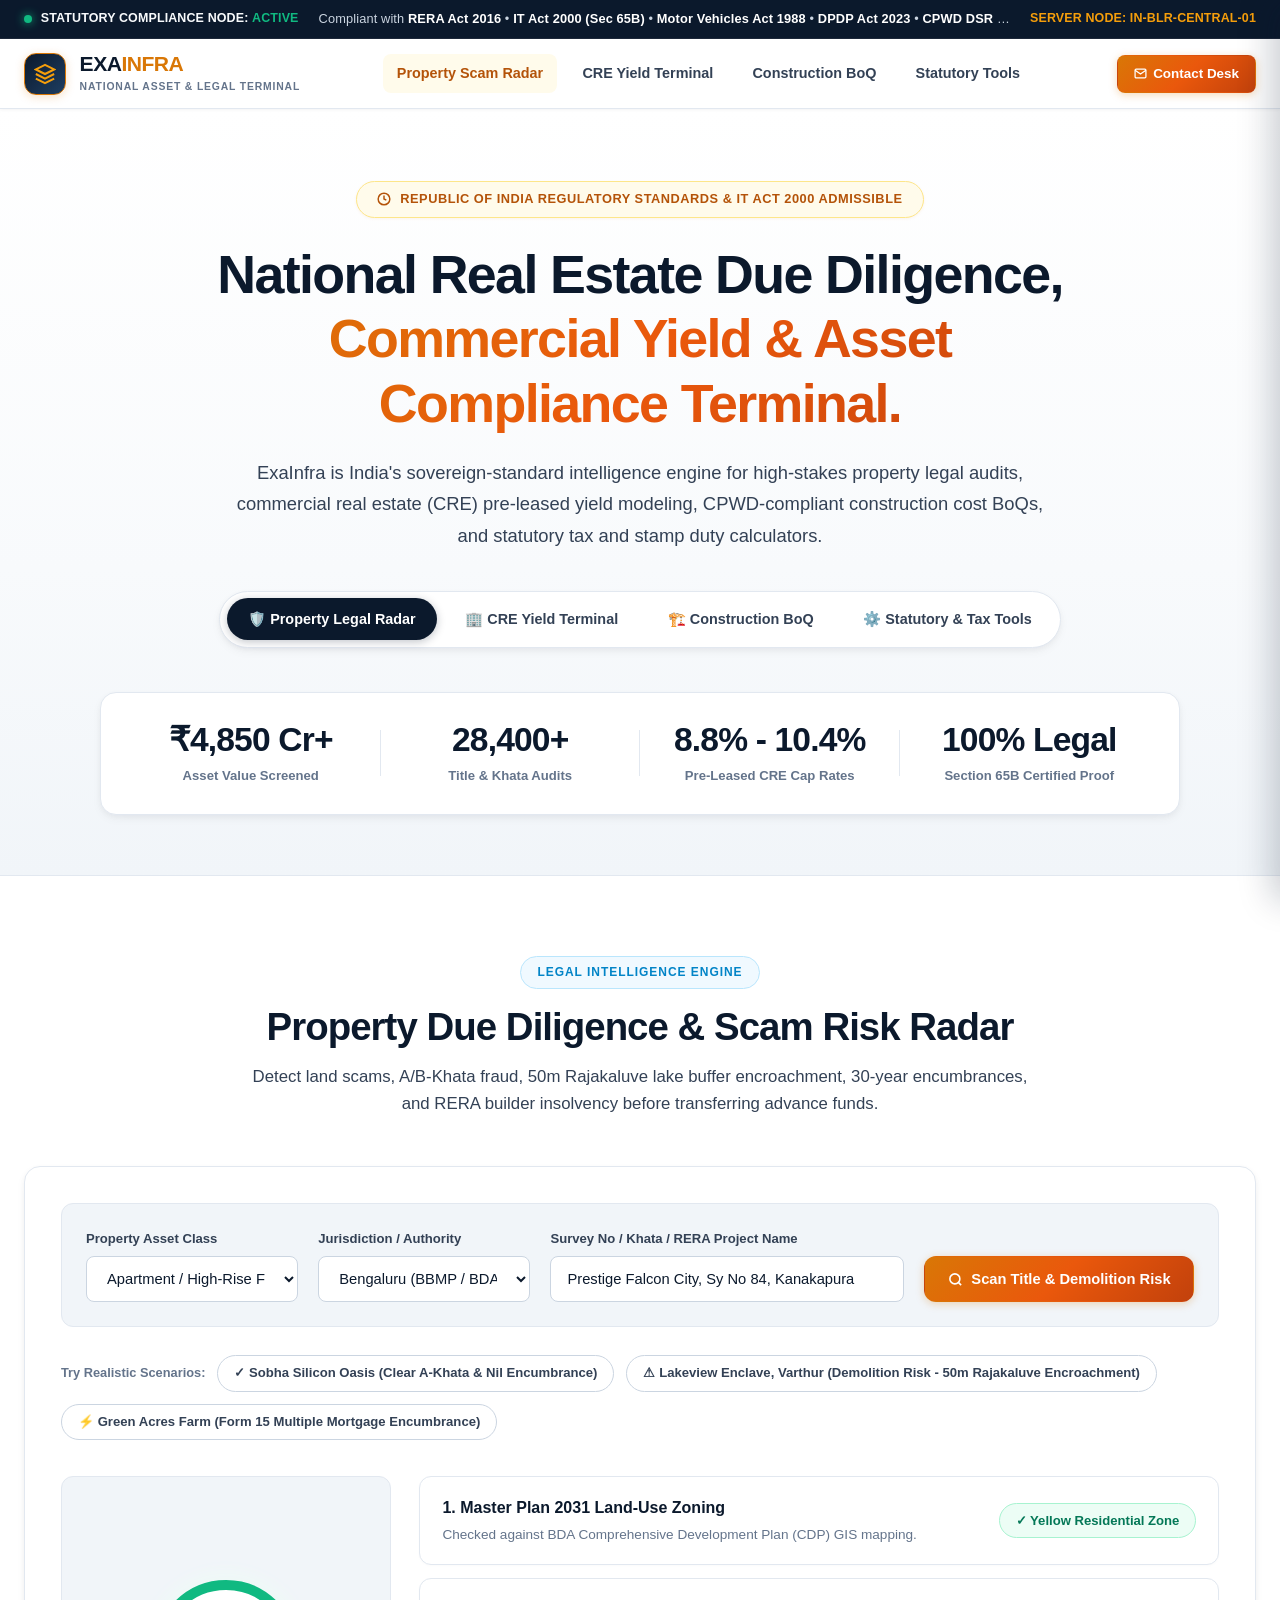
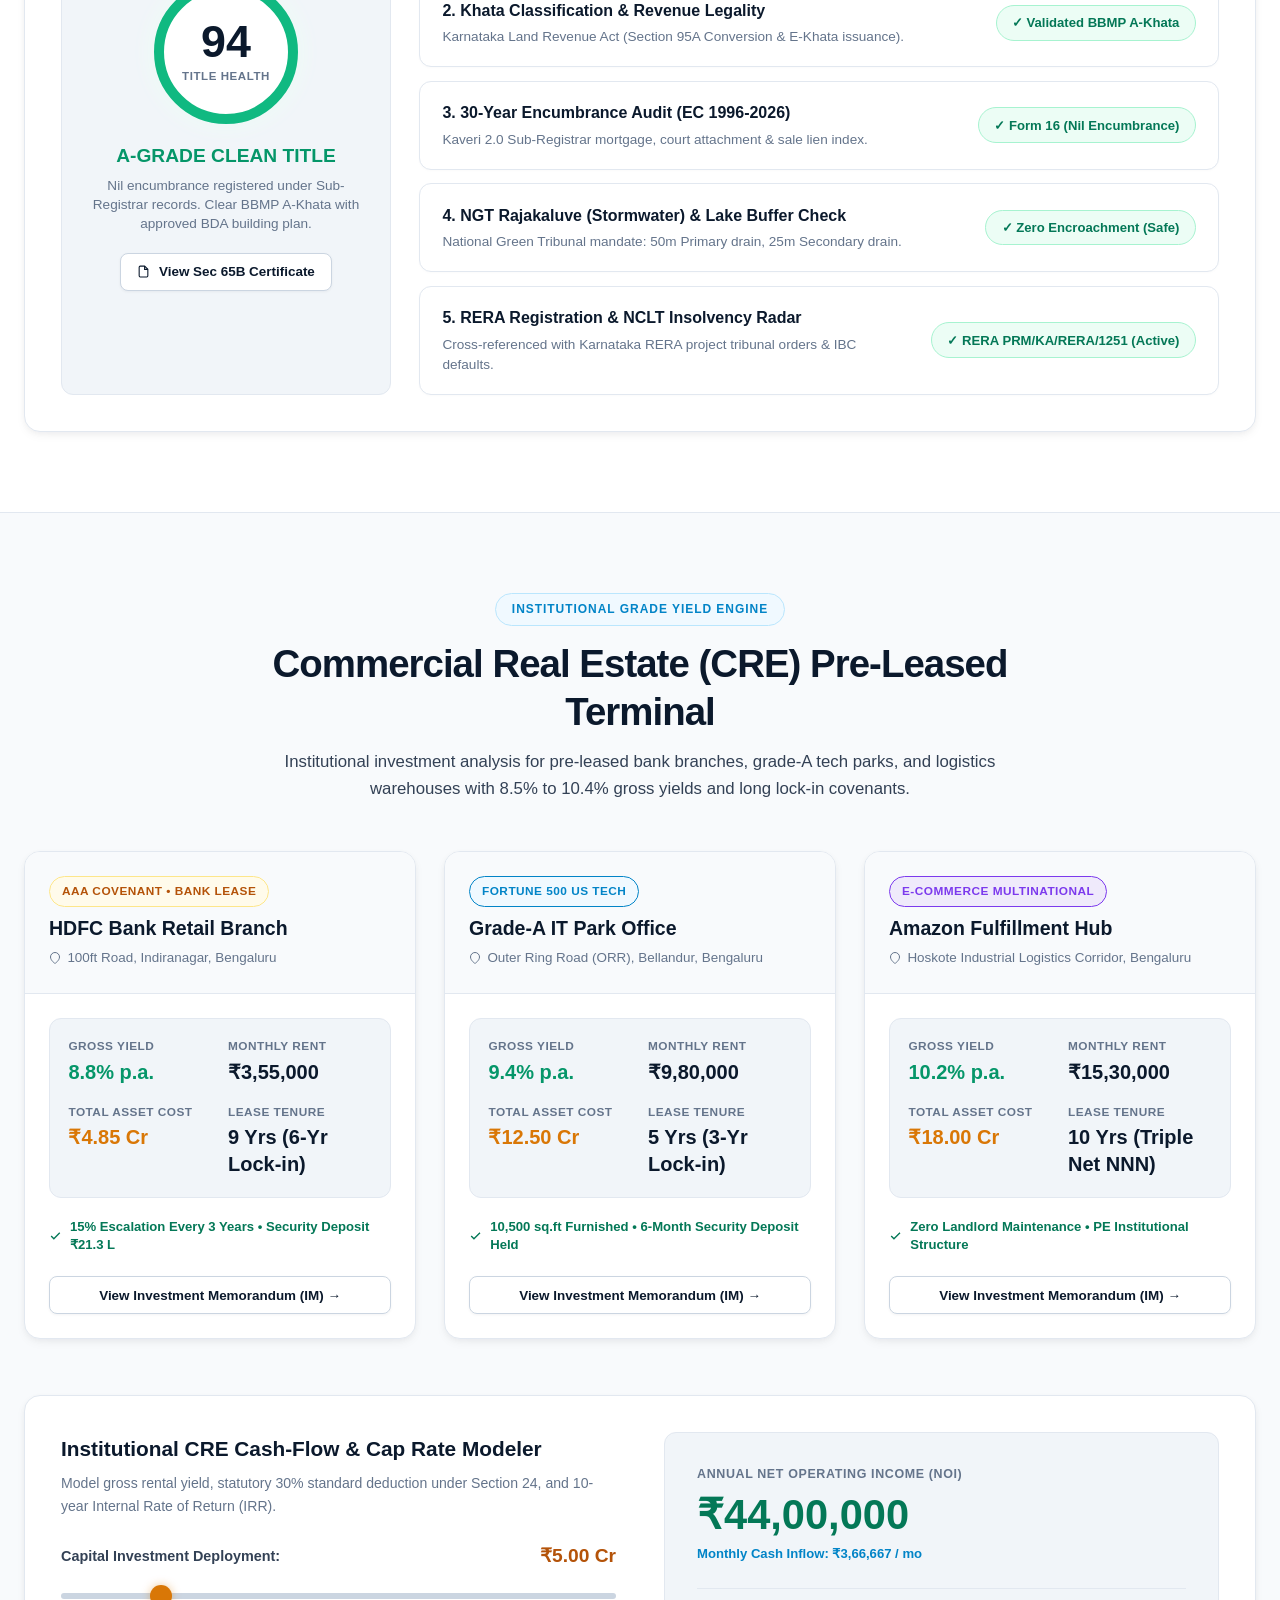
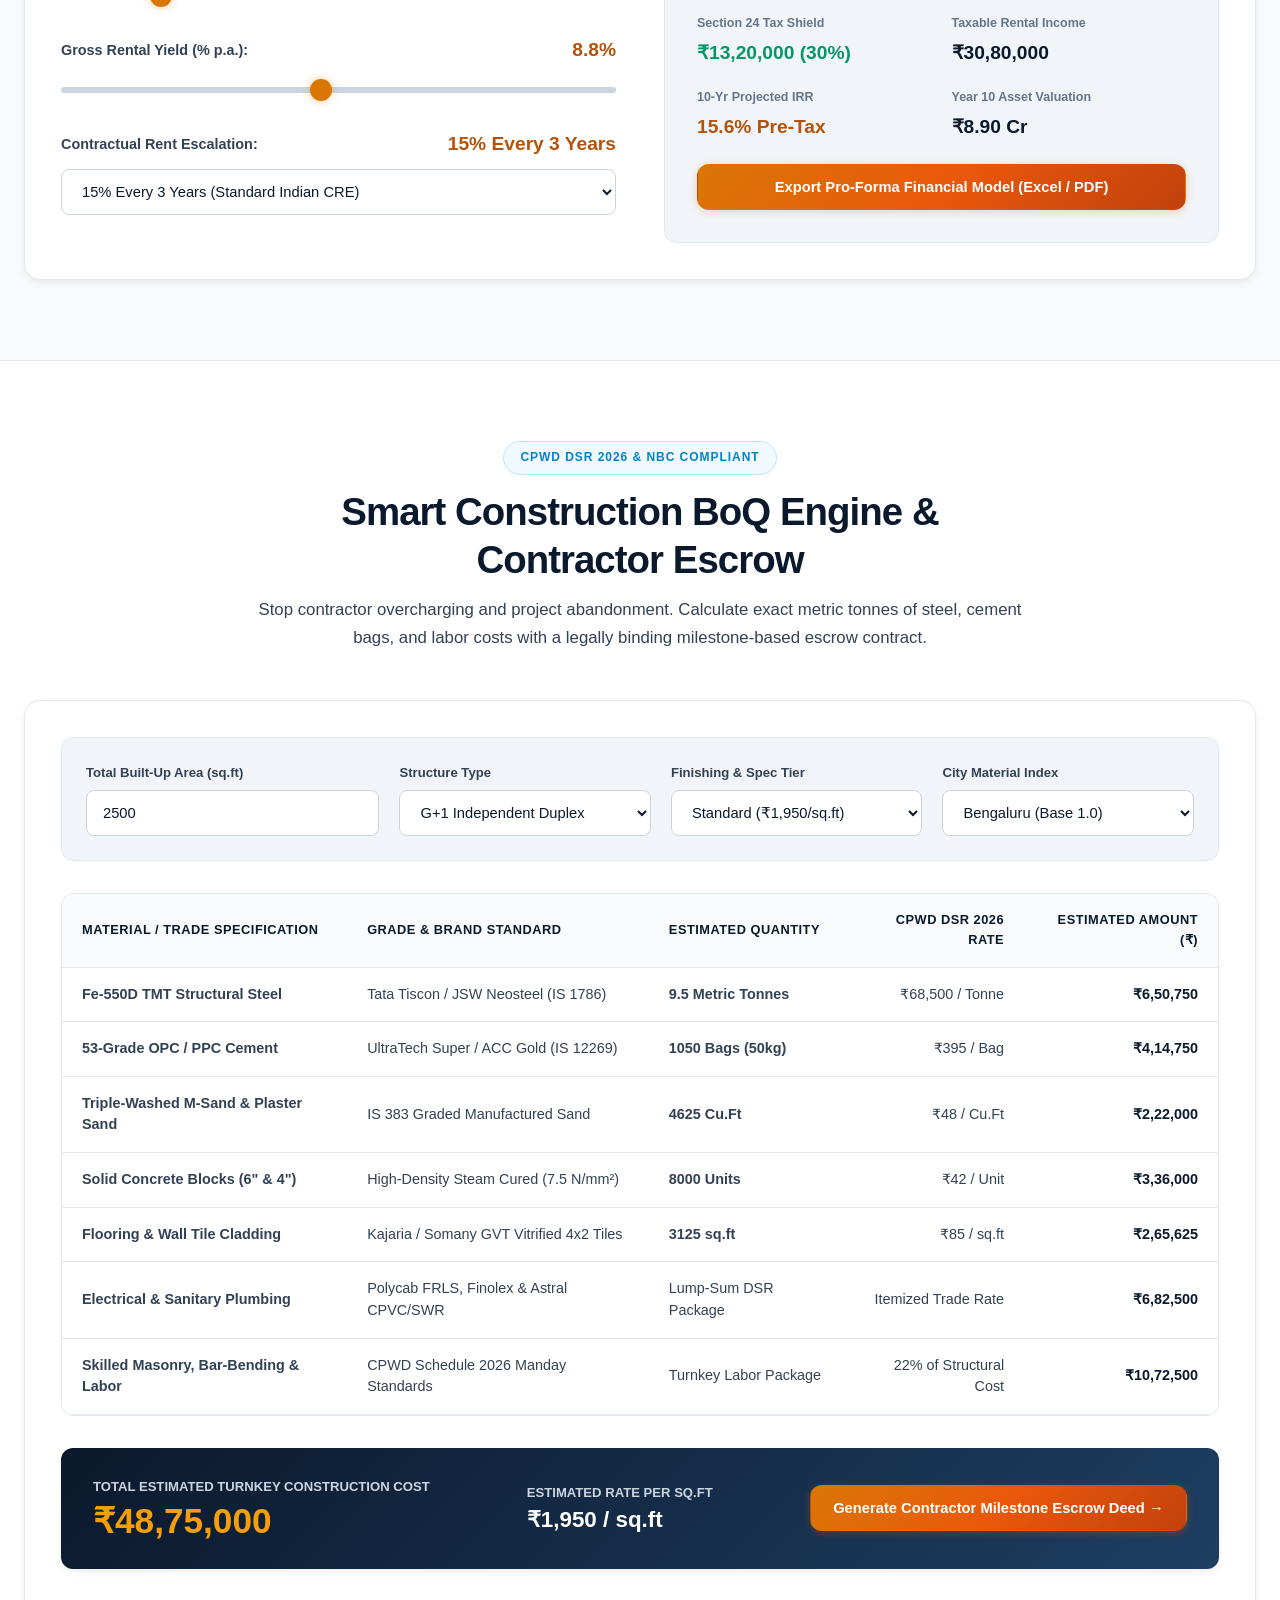
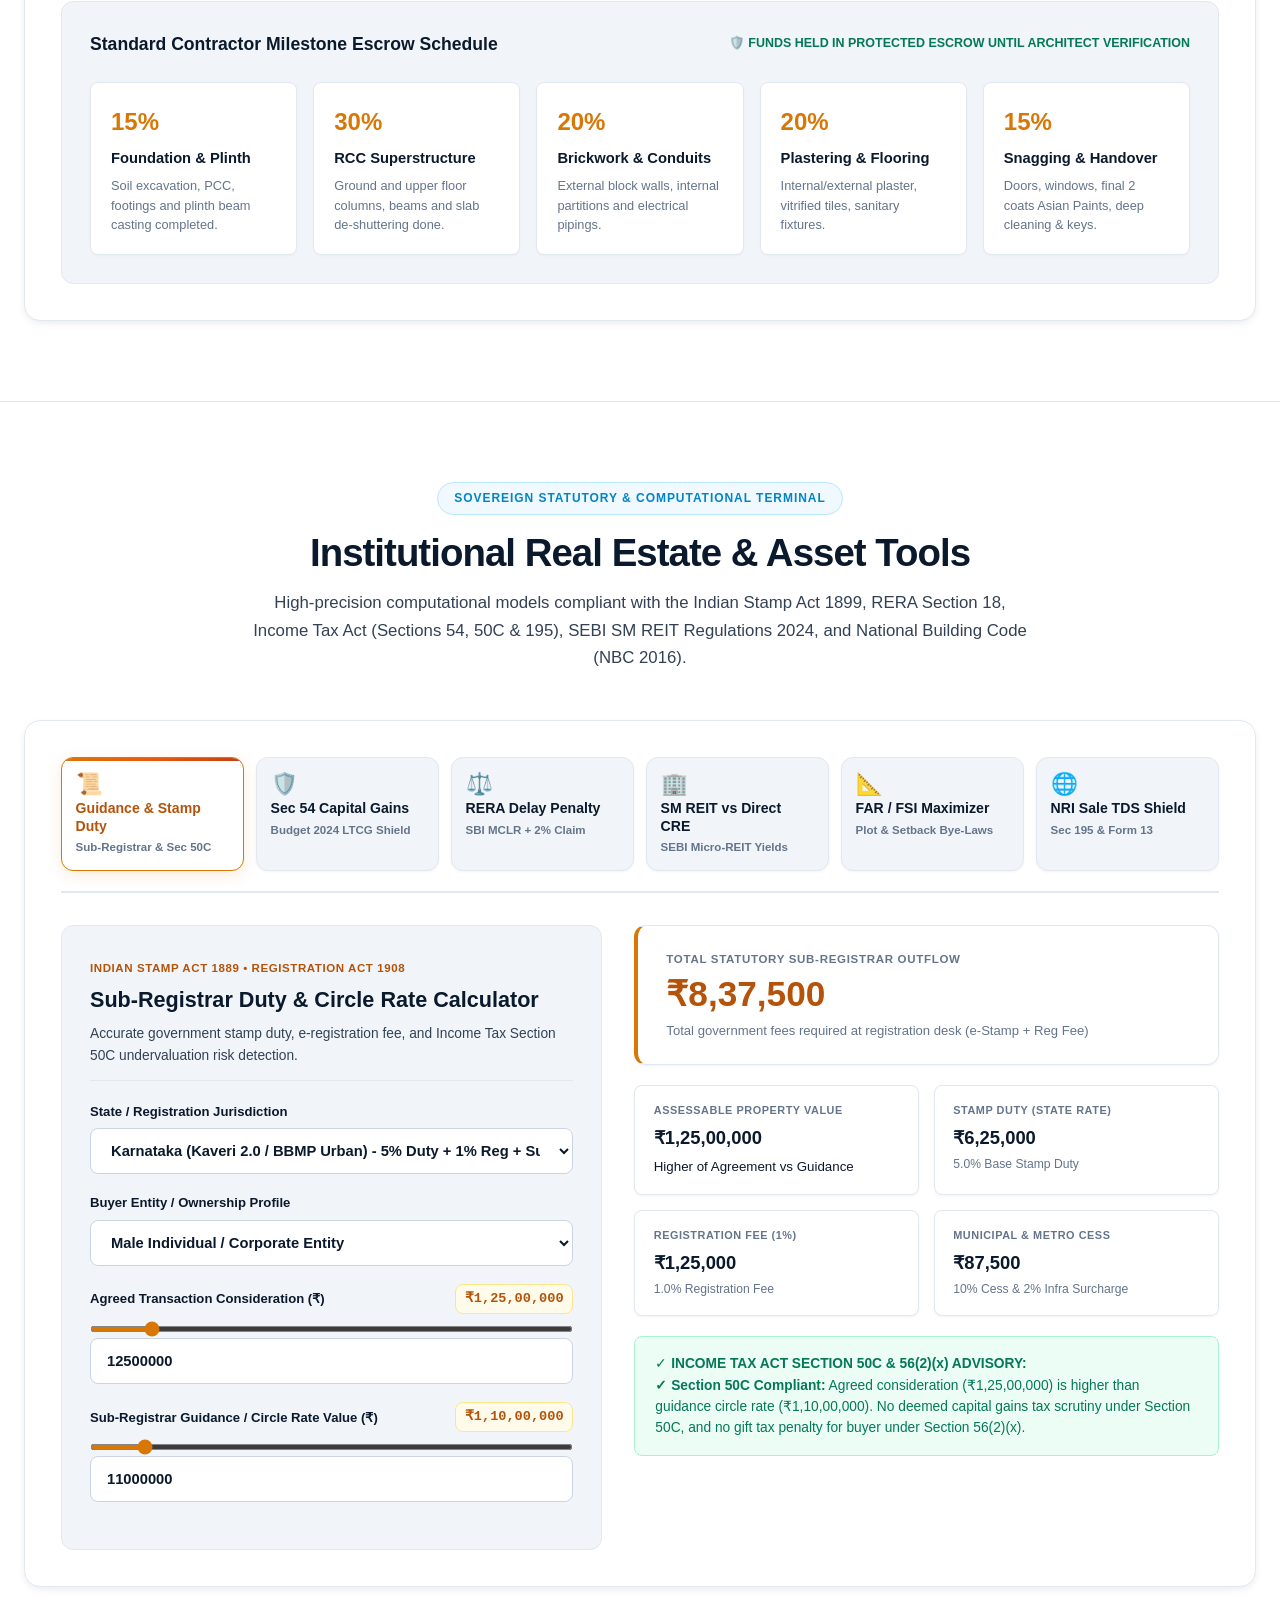
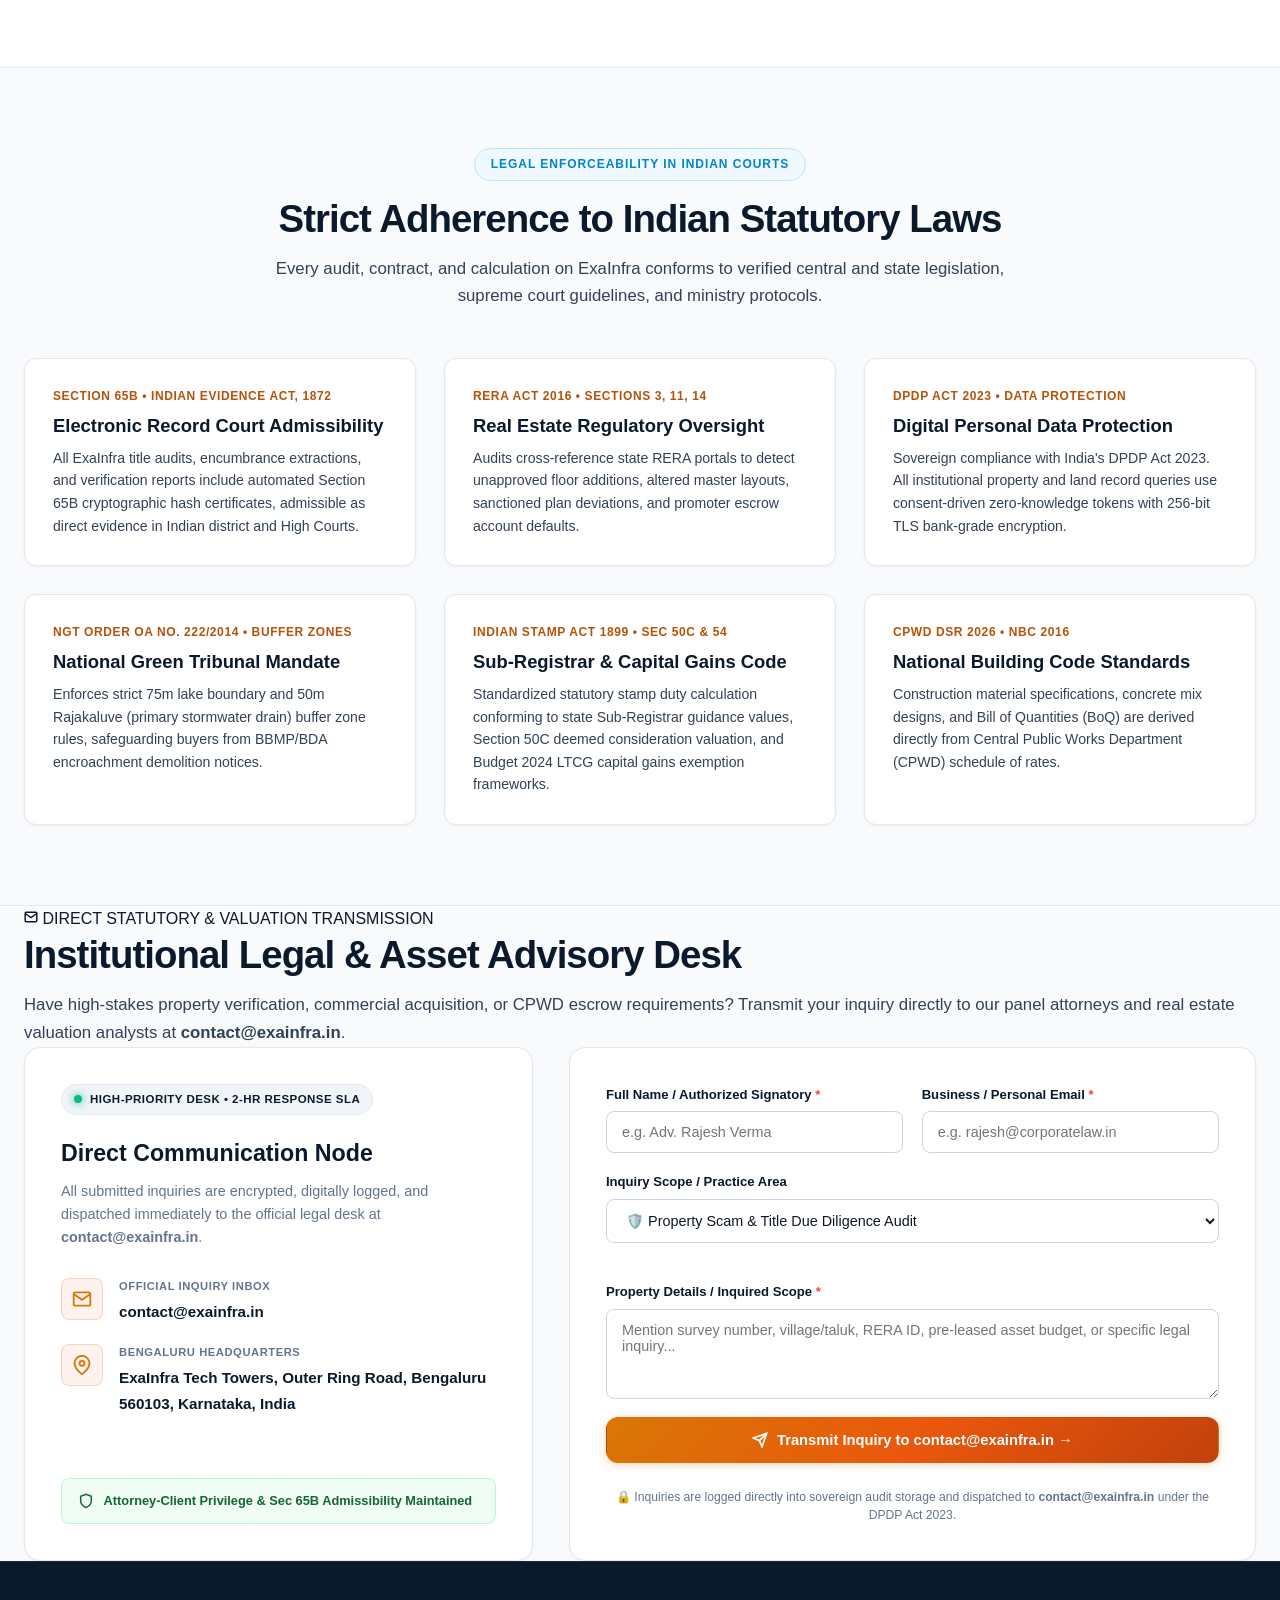
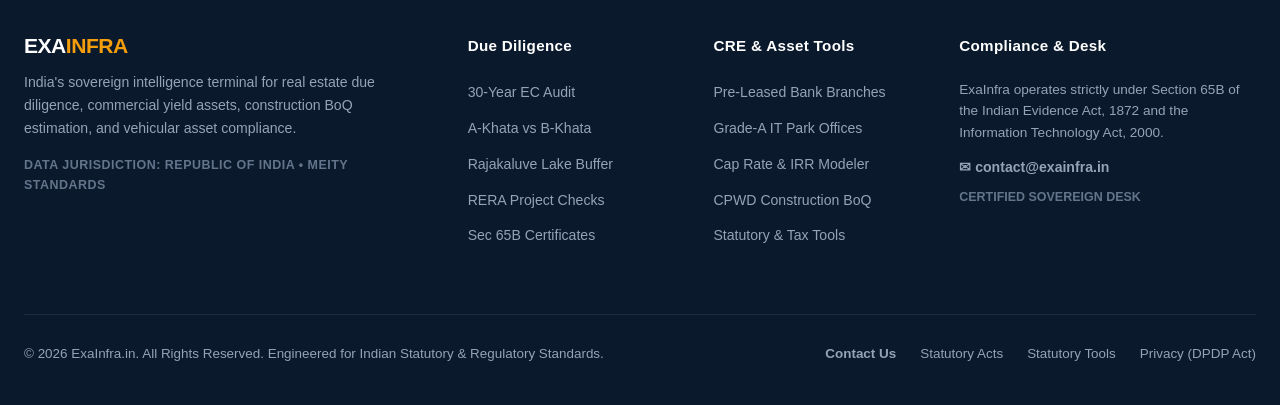
==== index.html @ dc8ed36f "Initial release: ExaInfra.in National Real Estate Due Diligence & Asset Terminal" ====
<!DOCTYPE html>
<html lang="en">
<head>
  <meta charset="UTF-8">
  <meta name="viewport" content="width=device-width, initial-scale=1.0">
  <title>ExaInfra.in — National Real Estate Due Diligence, Commercial Yield (CRE) & Statutory Asset Terminal | RERA & Sec 65B Compliant</title>
  <meta name="description" content="India's sovereign intelligence terminal for 30-year EC title verification, Kaveri 2.0 & BDA Rajakaluve lake buffer checks, pre-leased CRE yield modeling, CPWD BoQ costing, and institutional statutory tax and stamp duty calculators.">
  <meta name="keywords" content="property legal due diligence india, a khata verification bangalore, rajakaluve lake buffer checker, commercial real estate pre-leased yield india, cpwd construction cost calculator, rera delay claim calculator, section 54 capital gains shield, sm reit calculator, far fsi calculator, section 65b certificate real estate">
  <link rel="canonical" href="https://exainfra.in/">
  <meta name="robots" content="index, follow, max-image-preview:large, max-snippet:-1, max-video-preview:-1">
  <meta name="author" content="ExaInfra.in Legal & Valuation Intelligence">
  <meta name="theme-color" content="#0B192C">

  <!-- Open Graph / Facebook / LinkedIn / WhatsApp -->
  <meta property="og:type" content="website">
  <meta property="og:locale" content="en_IN">
  <meta property="og:site_name" content="ExaInfra.in">
  <meta property="og:url" content="https://exainfra.in/">
  <meta property="og:title" content="ExaInfra.in — National Real Estate Due Diligence & Commercial Yield Terminal">
  <meta property="og:description" content="India's sovereign intelligence terminal for 30-year EC title verification, Kaveri 2.0 & BDA Rajakaluve lake buffer checks, pre-leased CRE yield modeling, CPWD BoQ costing, and institutional statutory tax and stamp duty calculators.">
  <meta property="og:image" content="https://exainfra.in/assets/og-image.jpg">
  <meta property="og:image:width" content="1200">
  <meta property="og:image:height" content="630">
  <meta property="og:image:alt" content="ExaInfra National Asset and Legal Terminal">

  <!-- Twitter Card -->
  <meta name="twitter:card" content="summary_large_image">
  <meta name="twitter:site" content="@ExaInfra">
  <meta name="twitter:creator" content="@ExaInfra">
  <meta name="twitter:title" content="ExaInfra.in — National Real Estate Due Diligence & Commercial Yield Terminal">
  <meta name="twitter:description" content="India's sovereign intelligence terminal for property due diligence, pre-leased CRE yields, CPWD construction BoQs, and statutory tax and stamp duty calculators.">
  <meta name="twitter:image" content="https://exainfra.in/assets/og-image.jpg">

  <!-- Schema.org JSON-LD Structured Data for Search Engines -->
  <script type="application/ld+json">
  {
    "@context": "https://schema.org",
    "@graph": [
      {
        "@type": "Organization",
        "@id": "https://exainfra.in/#organization",
        "name": "ExaInfra.in",
        "legalName": "ExaInfra National Asset & Legal Terminal",
        "url": "https://exainfra.in/",
        "logo": "https://exainfra.in/assets/icon.png",
        "contactPoint": {
          "@type": "ContactPoint",
          "email": "contact@exainfra.in",
          "contactType": "Customer Support & Legal Advisory Desk",
          "areaServed": "IN",
          "availableLanguage": ["English", "Hindi", "Kannada"]
        },
        "address": {
          "@type": "PostalAddress",
          "addressLocality": "Bengaluru",
          "addressRegion": "Karnataka",
          "addressCountry": "IN"
        }
      },
      {
        "@type": "WebSite",
        "@id": "https://exainfra.in/#website",
        "url": "https://exainfra.in/",
        "name": "ExaInfra.in",
        "description": "National Real Estate Due Diligence, Commercial Yield & Asset Terminal",
        "publisher": {
          "@id": "https://exainfra.in/#organization"
        }
      },
      {
        "@type": "FAQPage",
        "@id": "https://exainfra.in/#faq",
        "mainEntity": [
          {
            "@type": "Question",
            "name": "How does ExaInfra detect property legal fraud and demolition risks in India?",
            "acceptedAnswer": {
              "@type": "Answer",
              "text": "ExaInfra cross-references Sub-Registrar 30-year Encumbrance Certificates (Form 15/16), BBMP A-Khata vs B-Khata revenue extracts, BDA Master Plan 2031 land zoning, and National Green Tribunal (NGT) 50m Rajakaluve drain buffer boundaries to generate instant scam risk audit scores."
            }
          },
          {
            "@type": "Question",
            "name": "What is a Section 65B Electronic Evidence Certificate for property title?",
            "acceptedAnswer": {
              "@type": "Answer",
              "text": "Under Section 65B of the Indian Evidence Act, 1872 and the Information Technology Act 2000, computer-generated land record evidence requires cryptographic verification to be admissible in Indian courts. ExaInfra produces cryptographic hash certificates verifying land records."
            }
          },
          {
            "@type": "Question",
            "name": "How is Commercial Real Estate (CRE) pre-leased yield modeled on ExaInfra?",
            "acceptedAnswer": {
              "@type": "Answer",
              "text": "ExaInfra models pre-leased Grade-A office and bank assets by calculating pre-tax cap rates (8.8% to 10.4%), compounding annual lease escalations (4-5%), lock-in tenures, and Section 24 standard 30% tax deductions."
            }
          },
          {
            "@type": "Question",
            "name": "How does ExaInfra compute CPWD-compliant construction cost BoQs?",
            "acceptedAnswer": {
              "@type": "Answer",
              "text": "ExaInfra utilizes Central Public Works Department (CPWD) Delhi Schedule of Rates (DSR 2026) and National Building Code (NBC 2016) benchmarks to quantify excavation, steel reinforcement, M25 concrete, blockwork, and milestone escrow tranche schedules."
            }
          },
          {
            "@type": "Question",
            "name": "How do I contact the ExaInfra legal and asset valuation desk?",
            "acceptedAnswer": {
              "@type": "Answer",
              "text": "You can reach the ExaInfra advisory desk directly by sending an inquiry to contact@exainfra.in or using the online statutory inquiry portal with an average 2-hour response SLA."
            }
          }
        ]
      }
    ]
  }
  </script>

  <meta http-equiv="Content-Security-Policy" content="default-src 'self'; script-src 'self' 'unsafe-inline'; style-src 'self' 'unsafe-inline' https://fonts.googleapis.com; font-src 'self' https://fonts.gstatic.com data:; img-src 'self' data: https: blob:; connect-src 'self'; frame-ancestors 'none'; base-uri 'self'; form-action 'self';">
  <meta http-equiv="X-Content-Type-Options" content="nosniff">
  <meta name="referrer" content="strict-origin-when-cross-origin">
  <meta http-equiv="Permissions-Policy" content="camera=(), microphone=(), geolocation=(), payment=(), usb=()">
  <link rel="preconnect" href="https://fonts.googleapis.com">
  <link rel="preconnect" href="https://fonts.gstatic.com" crossorigin>
  <link href="https://fonts.googleapis.com/css2?family=Inter:wght@400;500;600;700&family=Plus+Jakarta+Sans:wght@400;500;600;700;800&family=JetBrains+Mono:wght@500;700&display=swap" rel="stylesheet">
  <link rel="stylesheet" href="style.css">
</head>
<body>

  <!-- Top National Statutory Ticker Bar -->
  <div class="national-ticker-bar">
    <div class="container ticker-inner">
      <div class="compliance-status-pill">
        <span class="live-pulse-dot"></span>
        <span>STATUTORY COMPLIANCE NODE: <strong>ACTIVE</strong></span>
      </div>
      <div class="ticker-text">
        <span>Compliant with <strong>RERA Act 2016</strong> &bull; <strong>IT Act 2000 (Sec 65B)</strong> &bull; <strong>Motor Vehicles Act 1988</strong> &bull; <strong>DPDP Act 2023</strong> &bull; <strong>CPWD DSR 2026</strong> Standards</span>
      </div>
      <div class="ticker-node">
        <span>SERVER NODE: IN-BLR-CENTRAL-01</span>
      </div>
    </div>
  </div>

  <!-- Main Navigation Header -->
  <header class="navbar-terminal" id="mainNavbar">
    <div class="container nav-container">
      <a href="#" class="brand-wrap">
        <div class="brand-emblem">
          <svg width="22" height="22" viewBox="0 0 24 24" fill="none" stroke="currentColor" stroke-width="2.2">
            <path d="M12 2L2 7l10 5 10-5-10-5z"></path>
            <path d="M2 17l10 5 10-5"></path>
            <path d="M2 12l10 5 10-5"></path>
          </svg>
        </div>
        <div class="brand-text-col">
          <div class="brand-title">EXA<span>INFRA</span></div>
          <div class="brand-sub">NATIONAL ASSET & LEGAL TERMINAL</div>
        </div>
      </a>

      <!-- Desktop Nav Menu -->
      <nav class="nav-menu">
        <a href="#legal-radar" class="nav-link active">Property Scam Radar</a>
        <a href="#cre-terminal" class="nav-link">CRE Yield Terminal</a>
        <a href="#build-boq" class="nav-link">Construction BoQ</a>
        <a href="#statutory-tools" class="nav-link">Statutory Tools</a>
      </nav>

      <div class="nav-actions">
        <a href="#contact" class="btn btn-primary btn-sm nav-contact-btn">
          <svg width="13" height="13" viewBox="0 0 24 24" fill="none" stroke="currentColor" stroke-width="2.3"><path d="M4 4h16c1.1 0 2 .9 2 2v12c0 1.1-.9 2-2 2H4c-1.1 0-2-.9-2-2V6c0-1.1.9-2 2-2z"></path><polyline points="22,6 12,13 2,6"></polyline></svg>
          <span>Contact Desk</span>
        </a>

        <!-- Mobile Hamburger Toggle -->
        <button class="mobile-toggle-btn" id="btnMobileToggle" aria-label="Open Navigation Menu" aria-expanded="false" aria-controls="mobileNavDrawer">
          <span></span>
          <span></span>
          <span></span>
        </button>
      </div>
    </div>
  </header>

  <!-- Mobile Navigation Backdrop & Drawer -->
  <div class="mobile-nav-backdrop" id="mobileNavBackdrop" onclick="closeMobileNav()"></div>
  <div class="mobile-nav-drawer" id="mobileNavDrawer" role="dialog" aria-modal="true" aria-label="Mobile Navigation Menu">
    <div class="mobile-nav-header">
      <div class="brand-title">EXA<span style="color:var(--saffron-600);">INFRA</span></div>
      <button class="mobile-close-btn" id="btnMobileClose" aria-label="Close Mobile Menu">&times;</button>
    </div>
    <div class="mobile-nav-links">
      <a href="#legal-radar" class="mobile-link" onclick="closeMobileNav()">🛡️ Property Scam Radar</a>
      <a href="#cre-terminal" class="mobile-link" onclick="closeMobileNav()">🏢 CRE Yield Terminal</a>
      <a href="#build-boq" class="mobile-link" onclick="closeMobileNav()">🏗️ Construction BoQ</a>
      <a href="#statutory-tools" class="mobile-link" onclick="closeMobileNav()">⚙️ Statutory & Tax Tools</a>
      <a href="#contact" class="mobile-link" onclick="closeMobileNav()">✉️ Contact Legal & Valuation Desk</a>
    </div>
    <div style="margin-top: 1.5rem;">
      <a href="#contact" class="btn btn-primary btn-full" onclick="closeMobileNav()">
        <span>✉️ Contact Legal Desk</span>
      </a>
    </div>
  </div>

  <!-- Hero Section: Institutional Sovereign Asset Terminal -->
  <section class="hero-terminal">
    <div class="container">
      <div class="hero-seal-badge">
        <svg width="14" height="14" viewBox="0 0 24 24" fill="none" stroke="currentColor" stroke-width="2.5"><circle cx="12" cy="12" r="10"></circle><path d="M12 6v6l4 2"></path></svg>
        <span>REPUBLIC OF INDIA REGULATORY STANDARDS & IT ACT 2000 ADMISSIBLE</span>
      </div>

      <h1 class="hero-headline">
        National Real Estate Due Diligence,<br>
        <span class="highlight-saffron">Commercial Yield & Asset Compliance Terminal.</span>
      </h1>

      <p class="hero-description">
        ExaInfra is India's sovereign-standard intelligence engine for high-stakes property legal audits, commercial real estate (CRE) pre-leased yield modeling, CPWD-compliant construction cost BoQs, and statutory tax and stamp duty calculators.
      </p>

      <!-- 4 Sovereign Pillars Interactive Tab Switcher in Hero -->
      <div class="hero-pillars-nav">
        <button class="pillar-tab-btn active" data-pillar="radar" onclick="scrollToSection('legal-radar')">
          <span>🛡️ Property Legal Radar</span>
        </button>
        <button class="pillar-tab-btn" data-pillar="cre" onclick="scrollToSection('cre-terminal')">
          <span>🏢 CRE Yield Terminal</span>
        </button>
        <button class="pillar-tab-btn" data-pillar="boq" onclick="scrollToSection('build-boq')">
          <span>🏗️ Construction BoQ</span>
        </button>
        <button class="pillar-tab-btn" data-pillar="tools" onclick="scrollToSection('statutory-tools')">
          <span>⚙️ Statutory & Tax Tools</span>
        </button>
      </div>

      <!-- Hero Live Metric Bar -->
      <div class="hero-metric-bar">
        <div class="metric-cell">
          <div class="metric-val">₹4,850 Cr+</div>
          <div class="metric-lbl">Asset Value Screened</div>
        </div>
        <div class="metric-cell">
          <div class="metric-val">28,400+</div>
          <div class="metric-lbl">Title & Khata Audits</div>
        </div>
        <div class="metric-cell">
          <div class="metric-val">8.8% - 10.4%</div>
          <div class="metric-lbl">Pre-Leased CRE Cap Rates</div>
        </div>
        <div class="metric-cell">
          <div class="metric-val">100% Legal</div>
          <div class="metric-lbl">Section 65B Certified Proof</div>
        </div>
      </div>
    </div>
  </section>

  <!-- ====================================================================
       PILLAR 1: Property Due Diligence & Scam Risk Radar
       ==================================================================== -->
  <section class="radar-section" id="legal-radar">
    <div class="container">
      <div class="section-header-block">
        <span class="section-tag">LEGAL INTELLIGENCE ENGINE</span>
        <h2 class="section-title">Property Due Diligence & Scam Risk Radar</h2>
        <p class="section-desc">
          Detect land scams, A/B-Khata fraud, 50m Rajakaluve lake buffer encroachment, 30-year encumbrances, and RERA builder insolvency before transferring advance funds.
        </p>
      </div>

      <div class="radar-terminal-card">
        <!-- Search & Query Form -->
        <form id="formPropertyRadar" class="radar-search-box">
          <div class="form-field-radar">
            <label for="radarPropType">Property Asset Class</label>
            <select id="radarPropType" class="form-control-terminal">
              <option value="Apartment / Flat" selected>Apartment / High-Rise Flat</option>
              <option value="Gated Villa">Gated Community Villa</option>
              <option value="Agricultural Land">Agricultural Land Plot</option>
              <option value="Commercial Plot">Commercial Commercial Plot</option>
            </select>
          </div>

          <div class="form-field-radar">
            <label for="radarCity">Jurisdiction / Authority</label>
            <select id="radarCity" class="form-control-terminal">
              <option value="Bengaluru (BBMP / BDA / BMRDA)" selected>Bengaluru (BBMP / BDA)</option>
              <option value="Mumbai (BMC / MMRDA)">Mumbai (BMC / MMRDA)</option>
              <option value="Delhi-NCR (DDA / RERA)">Delhi-NCR (DDA / RERA)</option>
              <option value="Hyderabad (GHMC / HMDA)">Hyderabad (GHMC / HMDA)</option>
              <option value="Pune (PMC / PMRDA)">Pune (PMC / PMRDA)</option>
            </select>
          </div>

          <div class="form-field-radar">
            <label for="radarIdentifier">Survey No / Khata / RERA Project Name</label>
            <input type="text" id="radarIdentifier" class="form-control-terminal" value="Prestige Falcon City, Sy No 84, Kanakapura" placeholder="e.g. Sy No 142/2, Khata 890 or Project Name" autocomplete="off" autocorrect="off" autocapitalize="words" spellcheck="false" maxlength="120" required>
          </div>

          <div class="form-field-radar">
            <button type="submit" class="btn btn-primary" id="btnExecuteRadarAudit">
              <svg width="15" height="15" viewBox="0 0 24 24" fill="none" stroke="currentColor" stroke-width="2.5"><circle cx="11" cy="11" r="8"></circle><line x1="21" y1="21" x2="16.65" y2="16.65"></line></svg>
              <span>Scan Title & Demolition Risk</span>
            </button>
          </div>
        </form>

        <!-- Sample Quick-Load Chips -->
        <div class="sample-queries-row">
          <span class="sample-query-label">Try Realistic Scenarios:</span>
          <button type="button" class="sample-query-chip" onclick="loadRadarSample('safe')">
            ✓ Sobha Silicon Oasis (Clear A-Khata & Nil Encumbrance)
          </button>
          <button type="button" class="sample-query-chip" onclick="loadRadarSample('danger')">
            ⚠ Lakeview Enclave, Varthur (Demolition Risk - 50m Rajakaluve Encroachment)
          </button>
          <button type="button" class="sample-query-chip" onclick="loadRadarSample('warning')">
            ⚡ Green Acres Farm (Form 15 Multiple Mortgage Encumbrance)
          </button>
        </div>

        <!-- Live Audit Results Interface -->
        <div class="radar-results-grid" id="radarResultsContainer">
          <!-- Left: Risk Gauge -->
          <div class="gauge-card">
            <div class="risk-dial safe" id="radarDialGauge">
              <span class="dial-score" id="radarScoreText">94</span>
              <span class="dial-lbl" id="radarScoreLbl">TITLE HEALTH</span>
            </div>
            <h3 class="risk-verdict-title text-green" id="radarVerdictTitle" style="color:var(--emerald-600);">A-GRADE CLEAN TITLE</h3>
            <p style="font-size:0.85rem; color:var(--text-muted); line-height:1.4;" id="radarVerdictSub">
              Nil encumbrance registered under Sub-Registrar records. Clear BBMP A-Khata with approved BDA building plan.
            </p>
            <button type="button" class="btn btn-secondary btn-sm" id="btnOpenTitleCertModal" style="margin-top:1.25rem;">
              <svg width="13" height="13" viewBox="0 0 24 24" fill="none" stroke="currentColor" stroke-width="2"><path d="M14 2H6a2 2 0 0 0-2 2v16a2 2 0 0 0 2 2h12a2 2 0 0 0 2-2V8z"></path><polyline points="14 2 14 8 20 8"></polyline></svg>
              <span>View Sec 65B Certificate</span>
            </button>
          </div>

          <!-- Right: 5-Point Statutory Matrix -->
          <div class="matrix-container" id="radarMatrixContainer">
            <!-- Row 1 -->
            <div class="matrix-row">
              <div class="matrix-info">
                <h4>1. Master Plan 2031 Land-Use Zoning</h4>
                <p>Checked against BDA Comprehensive Development Plan (CDP) GIS mapping.</p>
              </div>
              <span class="status-badge pass" id="statZoning">✓ Yellow Residential Zone</span>
            </div>

            <!-- Row 2 -->
            <div class="matrix-row">
              <div class="matrix-info">
                <h4>2. Khata Classification & Revenue Legality</h4>
                <p>Karnataka Land Revenue Act (Section 95A Conversion & E-Khata issuance).</p>
              </div>
              <span class="status-badge pass" id="statKhata">✓ Validated BBMP A-Khata</span>
            </div>

            <!-- Row 3 -->
            <div class="matrix-row">
              <div class="matrix-info">
                <h4>3. 30-Year Encumbrance Audit (EC 1996-2026)</h4>
                <p>Kaveri 2.0 Sub-Registrar mortgage, court attachment & sale lien index.</p>
              </div>
              <span class="status-badge pass" id="statEc">✓ Form 16 (Nil Encumbrance)</span>
            </div>

            <!-- Row 4 -->
            <div class="matrix-row">
              <div class="matrix-info">
                <h4>4. NGT Rajakaluve (Stormwater) & Lake Buffer Check</h4>
                <p>National Green Tribunal mandate: 50m Primary drain, 25m Secondary drain.</p>
              </div>
              <span class="status-badge pass" id="statBuffer">✓ Zero Encroachment (Safe)</span>
            </div>

            <!-- Row 5 -->
            <div class="matrix-row">
              <div class="matrix-info">
                <h4>5. RERA Registration & NCLT Insolvency Radar</h4>
                <p>Cross-referenced with Karnataka RERA project tribunal orders & IBC defaults.</p>
              </div>
              <span class="status-badge pass" id="statRera">✓ RERA PRM/KA/RERA/1251 (Active)</span>
            </div>
          </div>
        </div>
      </div>
    </div>
  </section>

  <!-- ====================================================================
       PILLAR 2: Commercial Real Estate (CRE) & Pre-Leased Yield Terminal
       ==================================================================== -->
  <section class="cre-section" id="cre-terminal">
    <div class="container">
      <div class="section-header-block">
        <span class="section-tag">INSTITUTIONAL GRADE YIELD ENGINE</span>
        <h2 class="section-title">Commercial Real Estate (CRE) Pre-Leased Terminal</h2>
        <p class="section-desc">
          Institutional investment analysis for pre-leased bank branches, grade-A tech parks, and logistics warehouses with 8.5% to 10.4% gross yields and long lock-in covenants.
        </p>
      </div>

      <!-- 3 Verified Institutional Commercial Assets -->
      <div class="cre-assets-grid">
        <!-- Asset 1: Bank Branch -->
        <div class="cre-card">
          <div class="cre-card-header">
            <div>
              <span class="cre-tenant-pill">AAA COVENANT &bull; BANK LEASE</span>
              <h3 class="cre-asset-title">HDFC Bank Retail Branch</h3>
              <div class="cre-location">
                <svg width="12" height="12" viewBox="0 0 24 24" fill="none" stroke="currentColor" stroke-width="2"><path d="M21 10c0 7-9 13-9 13s-9-6-9-13a9 9 0 0 1 18 0z"></path></svg>
                <span>100ft Road, Indiranagar, Bengaluru</span>
              </div>
            </div>
          </div>

          <div class="cre-card-body">
            <div class="cre-metrics-strip">
              <div class="cre-spec-item">
                <span>GROSS YIELD</span>
                <strong style="color:var(--emerald-600);">8.8% p.a.</strong>
              </div>
              <div class="cre-spec-item">
                <span>MONTHLY RENT</span>
                <strong>₹3,55,000</strong>
              </div>
              <div class="cre-spec-item">
                <span>TOTAL ASSET COST</span>
                <strong style="color:var(--saffron-600);">₹4.85 Cr</strong>
              </div>
              <div class="cre-spec-item">
                <span>LEASE TENURE</span>
                <strong>9 Yrs (6-Yr Lock-in)</strong>
              </div>
            </div>

            <div class="cre-covenant-tag">
              <svg width="14" height="14" viewBox="0 0 24 24" fill="none" stroke="currentColor" stroke-width="2.5"><polyline points="20 6 9 17 4 12"></polyline></svg>
              <span>15% Escalation Every 3 Years &bull; Security Deposit ₹21.3 L</span>
            </div>

            <button type="button" class="btn btn-secondary btn-full btn-sm" onclick="openCreDossierModal('hdfc')">
              <span>View Investment Memorandum (IM) &rarr;</span>
            </button>
          </div>
        </div>

        <!-- Asset 2: Tech Park IT Office -->
        <div class="cre-card">
          <div class="cre-card-header">
            <div>
              <span class="cre-tenant-pill" style="color:var(--blue-sky); border-color:var(--blue-sky); background:var(--blue-light);">FORTUNE 500 US TECH</span>
              <h3 class="cre-asset-title">Grade-A IT Park Office</h3>
              <div class="cre-location">
                <svg width="12" height="12" viewBox="0 0 24 24" fill="none" stroke="currentColor" stroke-width="2"><path d="M21 10c0 7-9 13-9 13s-9-6-9-13a9 9 0 0 1 18 0z"></path></svg>
                <span>Outer Ring Road (ORR), Bellandur, Bengaluru</span>
              </div>
            </div>
          </div>

          <div class="cre-card-body">
            <div class="cre-metrics-strip">
              <div class="cre-spec-item">
                <span>GROSS YIELD</span>
                <strong style="color:var(--emerald-600);">9.4% p.a.</strong>
              </div>
              <div class="cre-spec-item">
                <span>MONTHLY RENT</span>
                <strong>₹9,80,000</strong>
              </div>
              <div class="cre-spec-item">
                <span>TOTAL ASSET COST</span>
                <strong style="color:var(--saffron-600);">₹12.50 Cr</strong>
              </div>
              <div class="cre-spec-item">
                <span>LEASE TENURE</span>
                <strong>5 Yrs (3-Yr Lock-in)</strong>
              </div>
            </div>

            <div class="cre-covenant-tag">
              <svg width="14" height="14" viewBox="0 0 24 24" fill="none" stroke="currentColor" stroke-width="2.5"><polyline points="20 6 9 17 4 12"></polyline></svg>
              <span>10,500 sq.ft Furnished &bull; 6-Month Security Deposit Held</span>
            </div>

            <button type="button" class="btn btn-secondary btn-full btn-sm" onclick="openCreDossierModal('techpark')">
              <span>View Investment Memorandum (IM) &rarr;</span>
            </button>
          </div>
        </div>

        <!-- Asset 3: Logistics Warehouse -->
        <div class="cre-card">
          <div class="cre-card-header">
            <div>
              <span class="cre-tenant-pill" style="color:#7C3AED; border-color:#7C3AED; background:rgba(124,58,237,0.08);">E-COMMERCE MULTINATIONAL</span>
              <h3 class="cre-asset-title">Amazon Fulfillment Hub</h3>
              <div class="cre-location">
                <svg width="12" height="12" viewBox="0 0 24 24" fill="none" stroke="currentColor" stroke-width="2"><path d="M21 10c0 7-9 13-9 13s-9-6-9-13a9 9 0 0 1 18 0z"></path></svg>
                <span>Hoskote Industrial Logistics Corridor, Bengaluru</span>
              </div>
            </div>
          </div>

          <div class="cre-card-body">
            <div class="cre-metrics-strip">
              <div class="cre-spec-item">
                <span>GROSS YIELD</span>
                <strong style="color:var(--emerald-600);">10.2% p.a.</strong>
              </div>
              <div class="cre-spec-item">
                <span>MONTHLY RENT</span>
                <strong>₹15,30,000</strong>
              </div>
              <div class="cre-spec-item">
                <span>TOTAL ASSET COST</span>
                <strong style="color:var(--saffron-600);">₹18.00 Cr</strong>
              </div>
              <div class="cre-spec-item">
                <span>LEASE TENURE</span>
                <strong>10 Yrs (Triple Net NNN)</strong>
              </div>
            </div>

            <div class="cre-covenant-tag">
              <svg width="14" height="14" viewBox="0 0 24 24" fill="none" stroke="currentColor" stroke-width="2.5"><polyline points="20 6 9 17 4 12"></polyline></svg>
              <span>Zero Landlord Maintenance &bull; PE Institutional Structure</span>
            </div>

            <button type="button" class="btn btn-secondary btn-full btn-sm" onclick="openCreDossierModal('warehouse')">
              <span>View Investment Memorandum (IM) &rarr;</span>
            </button>
          </div>
        </div>
      </div>

      <!-- CRE Interactive Yield & IRR Modeling Simulator -->
      <div class="cre-simulator-card">
        <div>
          <h3 style="font-size:1.3rem; font-weight:800; color:var(--navy-authority); margin-bottom:0.4rem;">Institutional CRE Cash-Flow & Cap Rate Modeler</h3>
          <p style="font-size:0.88rem; color:var(--text-muted); margin-bottom:1.5rem;">
            Model gross rental yield, statutory 30% standard deduction under Section 24, and 10-year Internal Rate of Return (IRR).
          </p>

          <div class="sim-slider-box">
            <div class="sim-slider-hdr">
              <span>Capital Investment Deployment:</span>
              <strong id="simCapDisp">₹5.00 Cr</strong>
            </div>
            <input type="range" id="simCapInput" min="10000000" max="250000000" step="2500000" value="50000000" class="custom-range">
          </div>

          <div class="sim-slider-box">
            <div class="sim-slider-hdr">
              <span>Gross Rental Yield (% p.a.):</span>
              <strong id="simYieldDisp">8.8%</strong>
            </div>
            <input type="range" id="simYieldInput" min="6.0" max="12.0" step="0.2" value="8.8" class="custom-range">
          </div>

          <div class="sim-slider-box">
            <div class="sim-slider-hdr">
              <span>Contractual Rent Escalation:</span>
              <strong id="simEscDisp">15% Every 3 Years</strong>
            </div>
            <select id="simEscSelect" class="form-control-terminal">
              <option value="15" selected>15% Every 3 Years (Standard Indian CRE)</option>
              <option value="5">5% Compounded Annually</option>
              <option value="10">10% Every 3 Years</option>
            </select>
          </div>
        </div>

        <div class="sim-outputs-panel">
          <div class="sim-result-hero">
            <span>ANNUAL NET OPERATING INCOME (NOI)</span>
            <strong id="simNoiDisp">₹44,00,000</strong>
            <div style="font-size:0.82rem; color:var(--blue-sky); margin-top:0.25rem; font-weight:700;" id="simMonthlyNoiDisp">Monthly Cash Inflow: ₹3,66,667 / mo</div>
          </div>

          <div class="sim-grid-stats">
            <div class="sim-stat-box">
              <span>Section 24 Tax Shield</span>
              <strong style="color:var(--emerald-600);" id="simTaxShieldDisp">₹13,20,000 (30%)</strong>
            </div>
            <div class="sim-stat-box">
              <span>Taxable Rental Income</span>
              <strong id="simTaxableDisp">₹30,80,000</strong>
            </div>
            <div class="sim-stat-box">
              <span>10-Yr Projected IRR</span>
              <strong style="color:var(--saffron-700);" id="simIrrDisp">15.8% Pre-Tax</strong>
            </div>
            <div class="sim-stat-box">
              <span>Year 10 Asset Valuation</span>
              <strong id="simAssetExitDisp">₹8.95 Cr</strong>
            </div>
          </div>

          <button type="button" class="btn btn-primary btn-full" style="margin-top:1.25rem;" onclick="showToast('✓ Institutional CRE Financial Model exported to your clipboard & PDF!')">
            <span>Export Pro-Forma Financial Model (Excel / PDF)</span>
          </button>
        </div>
      </div>
    </div>
  </section>

  <!-- ====================================================================
       PILLAR 3: Smart Construction Cost BoQ Engine & Contractor Escrow
       ==================================================================== -->
  <section class="boq-section" id="build-boq">
    <div class="container">
      <div class="section-header-block">
        <span class="section-tag">CPWD DSR 2026 & NBC COMPLIANT</span>
        <h2 class="section-title">Smart Construction BoQ Engine & Contractor Escrow</h2>
        <p class="section-desc">
          Stop contractor overcharging and project abandonment. Calculate exact metric tonnes of steel, cement bags, and labor costs with a legally binding milestone-based escrow contract.
        </p>
      </div>

      <div class="boq-workbench">
        <!-- Input Row -->
        <div class="boq-inputs-row">
          <div class="form-field-radar">
            <label for="boqArea">Total Built-Up Area (sq.ft)</label>
            <input type="number" id="boqArea" class="form-control-terminal" value="2500" min="500" max="50000" step="100">
          </div>

          <div class="form-field-radar">
            <label for="boqStructure">Structure Type</label>
            <select id="boqStructure" class="form-control-terminal">
              <option value="G+1 Duplex" selected>G+1 Independent Duplex</option>
              <option value="G+2 Triplex">G+2 Triplex Home</option>
              <option value="G+3 Multi-Unit">G+3 Multi-Unit Building</option>
              <option value="Luxury Villa">Luxury Sprawling Villa</option>
            </select>
          </div>

          <div class="form-field-radar">
            <label for="boqTier">Finishing & Spec Tier</label>
            <select id="boqTier" class="form-control-terminal">
              <option value="Basic">Basic (₹1,650/sq.ft)</option>
              <option value="Standard" selected>Standard (₹1,950/sq.ft)</option>
              <option value="Premium">Premium (₹2,450/sq.ft)</option>
              <option value="Ultra-Luxury">Ultra-Luxury (₹3,200/sq.ft)</option>
            </select>
          </div>

          <div class="form-field-radar">
            <label for="boqCityIndex">City Material Index</label>
            <select id="boqCityIndex" class="form-control-terminal">
              <option value="Bengaluru" selected>Bengaluru (Base 1.0)</option>
              <option value="Mumbai">Mumbai (+18% Material)</option>
              <option value="Delhi-NCR">Delhi-NCR (+8% Transport)</option>
              <option value="Hyderabad">Hyderabad (-4% Labor)</option>
            </select>
          </div>
        </div>

        <!-- Live Dynamic BoQ Table with Mobile Swipe Hint -->
        <div class="mobile-table-hint">
          <span>↔ Swipe horizontally to view full breakdown & rates</span>
        </div>
        <div class="boq-table-wrap">
          <table class="boq-table">
            <thead>
              <tr>
                <th>MATERIAL / TRADE SPECIFICATION</th>
                <th>GRADE & BRAND STANDARD</th>
                <th>ESTIMATED QUANTITY</th>
                <th>CPWD DSR 2026 RATE</th>
                <th>ESTIMATED AMOUNT (₹)</th>
              </tr>
            </thead>
            <tbody id="boqTableBody">
              <!-- Dynamically populated by JS -->
            </tbody>
          </table>
        </div>

        <!-- BoQ Total Card -->
        <div class="boq-total-card">
          <div class="boq-total-col">
            <span>TOTAL ESTIMATED TURNKEY CONSTRUCTION COST</span>
            <strong id="boqTotalCost">₹48,75,000</strong>
          </div>
          <div class="boq-total-col">
            <span>ESTIMATED RATE PER SQ.FT</span>
            <strong style="color:#FFFFFF; font-size:1.4rem;" id="boqRatePerSqft">₹1,950 / sq.ft</strong>
          </div>
          <div>
            <button type="button" class="btn btn-primary" onclick="openContractorEscrowModal()">
              <span>Generate Contractor Milestone Escrow Deed &rarr;</span>
            </button>
          </div>
        </div>

        <!-- 5-Phase Milestone Escrow Visualizer -->
        <div class="escrow-flow-card">
          <div style="display:flex; justify-content:space-between; align-items:center; flex-wrap:wrap; gap:0.5rem;">
            <h4 style="font-size:1.1rem; font-weight:800; color:var(--navy-authority);">Standard Contractor Milestone Escrow Schedule</h4>
            <span class="escrow-banner-badge">
              🛡️ FUNDS HELD IN PROTECTED ESCROW UNTIL ARCHITECT VERIFICATION
            </span>
          </div>

          <div class="escrow-steps-grid">
            <div class="escrow-step-item">
              <div class="step-pct">15%</div>
              <div class="step-phase">Foundation & Plinth</div>
              <div class="step-trigger">Soil excavation, PCC, footings and plinth beam casting completed.</div>
            </div>
            <div class="escrow-step-item">
              <div class="step-pct">30%</div>
              <div class="step-phase">RCC Superstructure</div>
              <div class="step-trigger">Ground and upper floor columns, beams and slab de-shuttering done.</div>
            </div>
            <div class="escrow-step-item">
              <div class="step-pct">20%</div>
              <div class="step-phase">Brickwork & Conduits</div>
              <div class="step-trigger">External block walls, internal partitions and electrical pipings.</div>
            </div>
            <div class="escrow-step-item">
              <div class="step-pct">20%</div>
              <div class="step-phase">Plastering & Flooring</div>
              <div class="step-trigger">Internal/external plaster, vitrified tiles, sanitary fixtures.</div>
            </div>
            <div class="escrow-step-item">
              <div class="step-pct">15%</div>
              <div class="step-phase">Snagging & Handover</div>
              <div class="step-trigger">Doors, windows, final 2 coats Asian Paints, deep cleaning & keys.</div>
            </div>
          </div>
        </div>
      </div>
    </div>
  </section>

  <!-- ====================================================================
       PILLAR 4: INSTITUTIONAL REAL ESTATE & STATUTORY ASSET WORKBENCH (6 HIGH-DEMAND ENGINES)
       ==================================================================== -->
  <section class="tools-section" id="statutory-tools">
    <div class="container">
      <div class="section-header-block">
        <span class="section-tag">SOVEREIGN STATUTORY & COMPUTATIONAL TERMINAL</span>
        <h2 class="section-title">Institutional Real Estate & Asset Tools</h2>
        <p class="section-desc">
          High-precision computational models compliant with the Indian Stamp Act 1899, RERA Section 18, Income Tax Act (Sections 54, 50C & 195), SEBI SM REIT Regulations 2024, and National Building Code (NBC 2016).
        </p>
      </div>

      <div class="tools-terminal-card">

      <!-- Workbench Tool Selector Navigation Tabs -->
      <div class="tools-tab-nav" role="tablist">
        <button class="tool-tab-btn active" data-tool="duty" role="tab" id="tab-duty" aria-selected="true" aria-controls="panel-duty">
          <span class="tool-tab-icon">📜</span>
          <span class="tool-tab-title">Guidance & Stamp Duty</span>
          <span class="tool-tab-sub">Sub-Registrar & Sec 50C</span>
        </button>

        <button class="tool-tab-btn" data-tool="capgains" role="tab" id="tab-capgains" aria-selected="false" aria-controls="panel-capgains">
          <span class="tool-tab-icon">🛡️</span>
          <span class="tool-tab-title">Sec 54 Capital Gains</span>
          <span class="tool-tab-sub">Budget 2024 LTCG Shield</span>
        </button>

        <button class="tool-tab-btn" data-tool="rera" role="tab" id="tab-rera" aria-selected="false" aria-controls="panel-rera">
          <span class="tool-tab-icon">⚖️</span>
          <span class="tool-tab-title">RERA Delay Penalty</span>
          <span class="tool-tab-sub">SBI MCLR + 2% Claim</span>
        </button>

        <button class="tool-tab-btn" data-tool="reit" role="tab" id="tab-reit" aria-selected="false" aria-controls="panel-reit">
          <span class="tool-tab-icon">🏢</span>
          <span class="tool-tab-title">SM REIT vs Direct CRE</span>
          <span class="tool-tab-sub">SEBI Micro-REIT Yields</span>
        </button>

        <button class="tool-tab-btn" data-tool="far" role="tab" id="tab-far" aria-selected="false" aria-controls="panel-far">
          <span class="tool-tab-icon">📐</span>
          <span class="tool-tab-title">FAR / FSI Maximizer</span>
          <span class="tool-tab-sub">Plot & Setback Bye-Laws</span>
        </button>

        <button class="tool-tab-btn" data-tool="nri" role="tab" id="tab-nri" aria-selected="false" aria-controls="panel-nri">
          <span class="tool-tab-icon">🌐</span>
          <span class="tool-tab-title">NRI Sale TDS Shield</span>
          <span class="tool-tab-sub">Sec 195 & Form 13</span>
        </button>
      </div>

      <!-- Tools Content Panels Wrapper -->
      <div class="tools-panel-container">

        <!-- ============================================================
             PANEL 1: Guidance Value, Stamp Duty & Section 50C Engine
             ============================================================ -->
        <div class="tool-panel active" id="panel-duty" role="tabpanel" aria-labelledby="tab-duty">
          <div class="tool-grid-layout">
            <div class="tool-input-col">
              <div class="tool-card-header">
                <span class="tool-card-tag">INDIAN STAMP ACT 1889 &bull; REGISTRATION ACT 1908</span>
                <h3 class="tool-card-heading">Sub-Registrar Duty & Circle Rate Calculator</h3>
                <p class="tool-card-sub">Accurate government stamp duty, e-registration fee, and Income Tax Section 50C undervaluation risk detection.</p>
              </div>

              <div class="tool-form-group">
                <label for="dutyState" class="tool-label">State / Registration Jurisdiction</label>
                <select id="dutyState" class="tool-select">
                  <option value="ka">Karnataka (Kaveri 2.0 / BBMP Urban) - 5% Duty + 1% Reg + Surcharge</option>
                  <option value="mh">Maharashtra (IGR Ready Reckoner / MMR) - 6% Duty (incl. Metro Cess) + 1% Reg</option>
                  <option value="dl">Delhi NCR (DORS Circle Rates) - 6% Male / 4% Female + 1% Reg</option>
                  <option value="hr">Haryana (Gurugram / Jamabandi) - 7% Male / 5% Female + Slab Reg</option>
                  <option value="up">Uttar Pradesh (Noida / Greater Noida) - 7% Duty + 1% Reg</option>
                </select>
              </div>

              <div class="tool-form-group">
                <label for="dutyBuyerGender" class="tool-label">Buyer Entity / Ownership Profile</label>
                <select id="dutyBuyerGender" class="tool-select">
                  <option value="male">Male Individual / Corporate Entity</option>
                  <option value="female">Female Individual (Avails Statutory Rebate where applicable)</option>
                  <option value="joint">Joint Ownership (Male + Female)</option>
                </select>
              </div>

              <div class="tool-form-group">
                <div class="tool-label-row">
                  <label for="dutyAgreementVal" class="tool-label">Agreed Transaction Consideration (₹)</label>
                  <span id="dutyAgreementValTxt" class="tool-live-badge">₹1,25,00,000</span>
                </div>
                <input type="range" id="dutyAgreementVal" class="tool-slider" min="1000000" max="100000000" step="100000" value="12500000">
                <input type="number" id="dutyAgreementValNum" class="tool-number-input" value="12500000" min="100000" step="50000">
              </div>

              <div class="tool-form-group">
                <div class="tool-label-row">
                  <label for="dutyGuidanceVal" class="tool-label">Sub-Registrar Guidance / Circle Rate Value (₹)</label>
                  <span id="dutyGuidanceValTxt" class="tool-live-badge">₹1,10,00,000</span>
                </div>
                <input type="range" id="dutyGuidanceVal" class="tool-slider" min="1000000" max="100000000" step="100000" value="11000000">
                <input type="number" id="dutyGuidanceValNum" class="tool-number-input" value="11000000" min="100000" step="50000">
              </div>
            </div>

            <div class="tool-results-col">
              <div class="tool-kpi-card highlight">
                <span class="tool-kpi-label">TOTAL STATUTORY SUB-REGISTRAR OUTFLOW</span>
                <div id="dutyTotalPayout" class="tool-kpi-val primary">₹8,37,500</div>
                <div class="tool-kpi-sub">Total government fees required at registration desk (e-Stamp + Reg Fee)</div>
              </div>

              <div class="tool-breakdown-grid">
                <div class="tool-breakdown-cell">
                  <span class="tool-cell-label">ASSESSABLE PROPERTY VALUE</span>
                  <strong id="dutyAssessableVal" class="tool-cell-val">₹1,25,00,000</strong>
                  <small>Higher of Agreement vs Guidance</small>
                </div>
                <div class="tool-breakdown-cell">
                  <span class="tool-cell-label">STAMP DUTY (STATE RATE)</span>
                  <strong id="dutyStampVal" class="tool-cell-val">₹6,25,000</strong>
                  <span id="dutyStampRateTxt" class="tool-cell-sub">5.0% Base Duty</span>
                </div>
                <div class="tool-breakdown-cell">
                  <span class="tool-cell-label">REGISTRATION FEE (1%)</span>
                  <strong id="dutyRegVal" class="tool-cell-val">₹1,25,000</strong>
                  <span id="dutyRegRateTxt" class="tool-cell-sub">Official Sub-Registrar Fee</span>
                </div>
                <div class="tool-breakdown-cell">
                  <span class="tool-cell-label">MUNICIPAL & METRO CESS</span>
                  <strong id="dutyCessVal" class="tool-cell-val">₹87,500</strong>
                  <span id="dutyCessRateTxt" class="tool-cell-sub">Urban Infrastructure Surcharge</span>
                </div>
              </div>

              <!-- Section 50C / 56(2)(x) Radar Alert Card -->
              <div id="dutySec50cBox" class="tool-alert-box safe">
                <div class="tool-alert-header">
                  <span class="tool-alert-icon">✓</span>
                  <strong>INCOME TAX ACT SECTION 50C & 56(2)(x) ADVISORY:</strong>
                </div>
                <p id="dutySec50cMsg" class="tool-alert-body">
                  Agreement consideration is higher than Guidance Value. Transaction is fully compliant with Section 50C; zero deemed capital gain tax penalties apply.
                </p>
              </div>
            </div>
          </div>
        </div>

        <!-- ============================================================
             PANEL 2: Capital Gains (Section 54/54F) Reinvestment Shield
             ============================================================ -->
        <div class="tool-panel" id="panel-capgains" role="tabpanel" aria-labelledby="tab-capgains">
          <div class="tool-grid-layout">
            <div class="tool-input-col">
              <div class="tool-card-header">
                <span class="tool-card-tag">INCOME TAX ACT 1961 &bull; UNION BUDGET 2024 AMENDED</span>
                <h3 class="tool-card-heading">Section 54 / 54F Capital Gains Exemption Shield</h3>
                <p class="tool-card-sub">Compare post-July 2024 12.5% rate vs 20% Grandfathered indexation, and model ₹0 tax with 54EC bonds & house purchase.</p>
              </div>

              <div class="tool-form-group">
                <label for="cgPropType" class="tool-label">Asset Sold / Transferred</label>
                <select id="cgPropType" class="tool-select">
                  <option value="residential">Residential House / Apartment (Eligible for Section 54)</option>
                  <option value="other">Vacant Plot / Commercial Office / Land (Eligible for Section 54F)</option>
                </select>
              </div>

              <div class="tool-form-row">
                <div class="tool-form-group">
                  <label for="cgSalePrice" class="tool-label">Sale Consideration (₹)</label>
                  <input type="number" id="cgSalePrice" class="tool-number-input" value="25000000" step="100000">
                </div>
                <div class="tool-form-group">
                  <label for="cgBuyCost" class="tool-label">Original Purchase Price (₹)</label>
                  <input type="number" id="cgBuyCost" class="tool-number-input" value="8000000" step="100000">
                </div>
              </div>

              <div class="tool-form-row">
                <div class="tool-form-group">
                  <label for="cgBuyYear" class="tool-label">Financial Year of Purchase</label>
                  <select id="cgBuyYear" class="tool-select">
                    <option value="2001">FY 2001-02 (CII: 100)</option>
                    <option value="2005">FY 2005-06 (CII: 117)</option>
                    <option value="2010">FY 2010-11 (CII: 167)</option>
                    <option value="2015" selected>FY 2015-16 (CII: 254)</option>
                    <option value="2018">FY 2018-19 (CII: 280)</option>
                    <option value="2020">FY 2020-21 (CII: 301)</option>
                    <option value="2023">FY 2023-24 (CII: 348)</option>
                  </select>
                </div>
                <div class="tool-form-group">
                  <label for="cgTransferExp" class="tool-label">Brokerage & Legal Fees (₹)</label>
                  <input type="number" id="cgTransferExp" class="tool-number-input" value="300000" step="50000">
                </div>
              </div>

              <div class="tool-form-group">
                <label for="cgReinvestVehicle" class="tool-label">Exemption Reinvestment Vehicle</label>
                <select id="cgReinvestVehicle" class="tool-select">
                  <option value="house">Purchase New Residential House (Within 2 Years / 1 Year Prior)</option>
                  <option value="construction">Construct New Residential House (Within 3 Years)</option>
                  <option value="bonds">Section 54EC Capital Gains Bonds (REC / PFC / NHAI - Max ₹50 L)</option>
                  <option value="none">No Reinvestment (Full Tax Payment)</option>
                </select>
              </div>

              <div class="tool-form-group">
                <div class="tool-label-row">
                  <label for="cgReinvestAmount" class="tool-label">Reinvestment Allocation (₹)</label>
                  <span id="cgReinvestAmountTxt" class="tool-live-badge">₹1,50,00,000</span>
                </div>
                <input type="range" id="cgReinvestAmount" class="tool-slider" min="0" max="25000000" step="250000" value="15000000">
              </div>
            </div>

            <div class="tool-results-col">
              <div class="tool-kpi-card highlight">
                <span class="tool-kpi-label">FINAL NET TAX PAYABLE (AFTER EXEMPTIONS)</span>
                <div id="cgFinalTaxPayable" class="tool-kpi-val emerald">₹0 (100% Tax Free)</div>
                <div id="cgTaxSavingsSub" class="tool-kpi-sub">Reinvestment under Section 54 shields you from statutory LTCG.</div>
              </div>

              <!-- Regime Comparison Matrix -->
              <div class="tool-regime-card">
                <div class="regime-col">
                  <span class="regime-tag">NEW REGIME (BUDGET 2024)</span>
                  <div class="regime-rate">12.5% Flat</div>
                  <div class="regime-sub">No Indexation Benefit</div>
                  <strong id="cgNewRegimeTax" class="regime-amt">₹20,83,750</strong>
                </div>
                <div class="regime-divider">VS</div>
                <div class="regime-col">
                  <span class="regime-tag">GRANDFATHERED (ACQUIRED PRE-2024)</span>
                  <div class="regime-rate">20% with CII Indexation</div>
                  <div class="regime-sub">Indexed Cost: <span id="cgIndexedCostVal">₹1.14 Cr</span></div>
                  <strong id="cgOldRegimeTax" class="regime-amt">₹26,50,000</strong>
                </div>
              </div>

              <div class="tool-breakdown-grid">
                <div class="tool-breakdown-cell">
                  <span class="tool-cell-label">GROSS CAPITAL GAINS</span>
                  <strong id="cgGrossGain" class="tool-cell-val">₹1,67,00,000</strong>
                </div>
                <div class="tool-breakdown-cell">
                  <span class="tool-cell-label">EXEMPTION CLAIMED (SEC 54)</span>
                  <strong id="cgExemptionClaimed" class="tool-cell-val" style="color:var(--emerald-600);">₹1,50,00,000</strong>
                </div>
                <div class="tool-breakdown-cell">
                  <span class="tool-cell-label">STATUTORY FILING DEADLINE</span>
                  <strong id="cgDeadlineDate" class="tool-cell-val">31-Jul-2027</strong>
                  <small>ITR-2 Capital Gains Schedule</small>
                </div>
                <div class="tool-breakdown-cell">
                  <span class="tool-cell-label">REINVESTMENT ACCOUNT SCHEME</span>
                  <strong class="tool-cell-val">Eligible</strong>
                  <small>Deposit unutilized funds in CAGS</small>
                </div>
              </div>
            </div>
          </div>
        </div>

        <!-- ============================================================
             PANEL 3: RERA Section 18 Possession Delay Penalty Engine
             ============================================================ -->
        <div class="tool-panel" id="panel-rera" role="tabpanel" aria-labelledby="tab-rera">
          <div class="tool-grid-layout">
            <div class="tool-input-col">
              <div class="tool-card-header">
                <span class="tool-card-tag">RERA ACT 2016 &bull; SECTION 18 & RULE 18 ADMISSIBLE</span>
                <h3 class="tool-card-heading">Promoter Delayed Possession Penalty Calculator</h3>
                <p class="tool-card-sub">Mandatory statutory interest at SBI Highest MCLR + 2% payable by builder for every day of delayed handover.</p>
              </div>

              <div class="tool-form-row">
                <div class="tool-form-group">
                  <label for="reraProjectName" class="tool-label">Real Estate Project Name</label>
                  <input type="text" id="reraProjectName" class="tool-text-input" value="Prestige Falcon City, Tower 4" placeholder="e.g. Sobha Dream Acres">
                </div>
                <div class="tool-form-group">
                  <label for="reraBuilderName" class="tool-label">Promoter / Developer Entity</label>
                  <input type="text" id="reraBuilderName" class="tool-text-input" value="Prestige Estates Projects Ltd" placeholder="e.g. Godrej Properties">
                </div>
              </div>

              <div class="tool-form-group">
                <label for="reraAmountPaid" class="tool-label">Total Amount Disbursed to Builder (₹)</label>
                <input type="number" id="reraAmountPaid" class="tool-number-input" value="9500000" step="100000">
              </div>

              <div class="tool-form-row">
                <div class="tool-form-group">
                  <label for="reraContractDate" class="tool-label">Promised Possession Date (in Agreement)</label>
                  <input type="date" id="reraContractDate" class="tool-date-input" value="2024-03-31">
                </div>
                <div class="tool-form-group">
                  <label for="reraEvalDate" class="tool-label">Notice Calculation Date</label>
                  <input type="date" id="reraEvalDate" class="tool-date-input" value="2026-10-24">
                </div>
              </div>

              <div class="tool-form-group">
                <label for="reraInterestRate" class="tool-label">Statutory Benchmark Rate: SBI MCLR + 2% (p.a.)</label>
                <div class="tool-rate-badge-row">
                  <input type="number" id="reraInterestRate" class="tool-number-input" value="10.85" step="0.05" min="8.0" max="15.0">
                  <span class="tool-note-pill">SBI 1-Yr MCLR (8.85%) + 2.00% Statutory Margin</span>
                </div>
              </div>
            </div>

            <div class="tool-results-col">
              <div class="tool-kpi-card highlight">
                <span class="tool-kpi-label">TOTAL ACCRUED DELAY COMPENSATION DUE FROM BUILDER</span>
                <div id="reraTotalPenalty" class="tool-kpi-val primary">₹26,62,450</div>
                <div class="tool-kpi-sub">Enforceable under Section 18 before State RERA Adjudicating Officer</div>
              </div>

              <div class="tool-breakdown-grid">
                <div class="tool-breakdown-cell">
                  <span class="tool-cell-label">TOTAL DELAY PERIOD</span>
                  <strong id="reraDelayDuration" class="tool-cell-val">30 Months (937 Days)</strong>
                </div>
                <div class="tool-breakdown-cell">
                  <span class="tool-cell-label">MONTHLY DELAY RUN-RATE</span>
                  <strong id="reraMonthlyPayout" class="tool-cell-val" style="color:var(--saffron-700);">₹85,895 / mo</strong>
                  <small>Payable every 30 days until OC</small>
                </div>
                <div class="tool-breakdown-cell">
                  <span class="tool-cell-label">TOTAL RECOVERABLE CLAIM</span>
                  <strong id="reraTotalClaim" class="tool-cell-val">₹1,21,62,450</strong>
                  <small>Principal Paid + Penal Interest</small>
                </div>
                <div class="tool-breakdown-cell">
                  <span class="tool-cell-label">RERA FILING SECTION</span>
                  <strong class="tool-cell-val">Section 31 & Rule 18</strong>
                  <small>Direct summary recovery</small>
                </div>
              </div>

              <!-- 1-Click Legal Notice Generator Button -->
              <div style="margin-top: 1.25rem;">
                <button type="button" id="btnOpenReraNoticeModal" class="btn btn-primary btn-full">
                  <svg width="15" height="15" viewBox="0 0 24 24" fill="none" stroke="currentColor" stroke-width="2.5"><path d="M14 2H6a2 2 0 0 0-2 2v16a2 2 0 0 0 2 2h12a2 2 0 0 0 2-2V8z"></path><polyline points="14 2 14 8 20 8"></polyline><line x1="16" y1="13" x2="8" y2="13"></line><line x1="16" y1="17" x2="8" y2="17"></line></svg>
                  <span>Generate Section 18 Formal Legal Demand Notice &rarr;</span>
                </button>
              </div>
            </div>
          </div>
        </div>

        <!-- ============================================================
             PANEL 4: SEBI SM REIT vs. Direct Pre-Leased CRE Modeler
             ============================================================ -->
        <div class="tool-panel" id="panel-reit" role="tabpanel" aria-labelledby="tab-reit">
          <div class="tool-grid-layout">
            <div class="tool-input-col">
              <div class="tool-card-header">
                <span class="tool-card-tag">SEBI (REIT) REGULATIONS 2024 &bull; SM REIT PROTOCOL</span>
                <h3 class="tool-card-heading">Small & Medium (SM) REIT vs. Direct CRE Modeler</h3>
                <p class="tool-card-sub">Compare SEBI-regulated fractional Micro-REIT units (₹10L ticket) against direct physical pre-leased commercial real estate.</p>
              </div>

              <div class="tool-form-group">
                <div class="tool-label-row">
                  <label for="reitCapital" class="tool-label">Investment Capital Allocation (₹)</label>
                  <span id="reitCapitalTxt" class="tool-live-badge">₹50,00,000</span>
                </div>
                <input type="range" id="reitCapital" class="tool-slider" min="1000000" max="50000000" step="500000" value="5000000">
                <input type="number" id="reitCapitalNum" class="tool-number-input" value="5000000" step="100000">
              </div>

              <div class="tool-form-row">
                <div class="tool-form-group">
                  <label for="reitCapRate" class="tool-label">Pre-Tax Cap Rate / Yield (%)</label>
                  <input type="number" id="reitCapRate" class="tool-number-input" value="9.2" step="0.1" min="6.0" max="14.0">
                </div>
                <div class="tool-form-group">
                  <label for="reitHorizon" class="tool-label">Investment Holding Horizon</label>
                  <select id="reitHorizon" class="tool-select">
                    <option value="3">3 Years (Medium-Term)</option>
                    <option value="5" selected>5 Years (Standard Cycle)</option>
                    <option value="10">10 Years (Full Long-Term Lock-in)</option>
                  </select>
                </div>
              </div>

              <div class="tool-alert-box safe" style="margin-top:1rem;">
                <strong>SEBI MANDATE SUMMARY:</strong>
                <p style="margin:0.25rem 0 0 0; font-size:0.85rem;">
                  SM REITs are mandated by SEBI to distribute &ge; 95% of Net Distributable Cash Flows quarterly, backed by 100% completed commercial assets.
                </p>
              </div>
            </div>

            <div class="tool-results-col">
              <div class="tool-comparison-table-wrap">
                <table class="tool-comparison-table">
                  <thead>
                    <tr>
                      <th>METRIC / ATTRIBUTE</th>
                      <th>SEBI SM REIT (FRACTIONAL)</th>
                      <th>DIRECT CRE (PHYSICAL TITLE)</th>
                    </tr>
                  </thead>
                  <tbody>
                    <tr>
                      <td><strong>Min. Ticket Size</strong></td>
                      <td><span class="table-badge pass">₹10,00,000 (Low Barrier)</span></td>
                      <td><span class="table-badge fail">₹3 Cr to ₹15 Cr+</span></td>
                    </tr>
                    <tr>
                      <td><strong>Stamp Duty & Reg. Drag</strong></td>
                      <td><span class="table-badge pass">0% (Demat Units)</span></td>
                      <td><span class="table-badge fail">-6.5% Upfront Cash Drag</span></td>
                    </tr>
                    <tr>
                      <td><strong>Gross Annual Inflow</strong></td>
                      <td id="reitGrossInflow">₹4,60,000 / yr</td>
                      <td id="directGrossInflow">₹4,60,000 / yr</td>
                    </tr>
                    <tr>
                      <td><strong>Asset Management Fee</strong></td>
                      <td>1.25% (SEBI Investment Manager)</td>
                      <td>0.50% (Direct Property Mgmt)</td>
                    </tr>
                    <tr>
                      <td><strong>Net Annual Cash Yield</strong></td>
                      <td id="reitNetYield" class="tool-cell-val" style="color:var(--emerald-600);"><strong>₹3,97,500 (7.95%)</strong></td>
                      <td id="directNetYield" class="tool-cell-val" style="color:var(--saffron-700);"><strong>₹4,37,000 (8.74%)</strong></td>
                    </tr>
                    <tr>
                      <td><strong>5-Year Wealth Generated</strong></td>
                      <td id="reit5YrTotal" style="font-weight:700;">₹74,80,000</td>
                      <td id="direct5YrTotal" style="font-weight:700;">₹76,10,000</td>
                    </tr>
                    <tr>
                      <td><strong>Liquidity / Exit Speed</strong></td>
                      <td><span class="table-badge pass">T+1 Days (Stock Exchange)</span></td>
                      <td><span class="table-badge warn">6 to 12 Months to Liquidate</span></td>
                    </tr>
                  </tbody>
                </table>
              </div>

              <div id="reitVerdictBox" class="tool-alert-box highlight" style="margin-top:1rem;">
                <strong>INSTITUTIONAL STRATEGY VERDICT:</strong>
                <p id="reitVerdictText" style="margin:0.25rem 0 0 0; font-size:0.85rem;">
                  For capital allocations below ₹3 Crores, SEBI SM REIT is superior due to zero stamp duty friction and stock exchange liquidity.
                </p>
              </div>
            </div>
          </div>
        </div>

        <!-- ============================================================
             PANEL 5: BBMP / BDA Bye-Laws FAR & FSI Plot Maximizer
             ============================================================ -->
        <div class="tool-panel" id="panel-far" role="tabpanel" aria-labelledby="tab-far">
          <div class="tool-grid-layout">
            <div class="tool-input-col">
              <div class="tool-card-header">
                <span class="tool-card-tag">BBMP BYE-LAWS &bull; BDA MASTER PLAN 2031 &bull; NBC 2016</span>
                <h3 class="tool-card-heading">Floor Space Index (FAR / FSI) & Plot Maximizer</h3>
                <p class="tool-card-sub">Determine maximum permissible built-up area, Premium FAR, TDR potential, and mandatory setbacks based on road width.</p>
              </div>

              <div class="tool-form-group">
                <label for="farPlotSizePreset" class="tool-label">Standard Bangalore / Metro Plot Preset</label>
                <select id="farPlotSizePreset" class="tool-select">
                  <option value="1200">30 x 40 Plot (1,200 sq.ft / 111.5 sq.m)</option>
                  <option value="2400" selected>40 x 60 Plot (2,400 sq.ft / 223 sq.m)</option>
                  <option value="4000">50 x 80 Plot (4,000 sq.ft / 371.6 sq.m)</option>
                  <option value="10000">10,000 sq.ft Commercial Redevelopment Site</option>
                  <option value="custom">Custom Area Specification</option>
                </select>
              </div>

              <div class="tool-form-group" id="farCustomAreaWrap" style="display:none;">
                <label for="farCustomArea" class="tool-label">Custom Plot Area (in sq.ft)</label>
                <input type="number" id="farCustomArea" class="tool-number-input" value="2400" step="100">
              </div>

              <div class="tool-form-group">
                <label for="farRoadWidth" class="tool-label">Abutting Road Width (Direct Frontage)</label>
                <select id="farRoadWidth" class="tool-select">
                  <option value="9">Less than 9 meters (< 30 ft Road) - Base FAR 1.75</option>
                  <option value="12" selected>9m to 12m (30 ft to 40 ft Road) - Base FAR 2.00</option>
                  <option value="18">12m to 18m (40 ft to 60 ft Road) - Base FAR 2.25</option>
                  <option value="24">Above 18 meters (60 ft+ Road) - Base FAR 2.50 to 3.00</option>
                </select>
              </div>

              <div class="tool-form-group">
                <label for="farZone" class="tool-label">CDP Town Planning Zoning</label>
                <select id="farZone" class="tool-select">
                  <option value="res_main">Residential Main (Pure Residential)</option>
                  <option value="res_mixed">Residential Mixed (Allows Ground Commercial)</option>
                  <option value="comm">Commercial Central Business District</option>
                </select>
              </div>
            </div>

            <div class="tool-results-col">
              <div class="tool-kpi-card highlight">
                <span class="tool-kpi-label">MAXIMUM PERMISSIBLE BUILT-UP AREA (WITH PREMIUM FAR)</span>
                <div id="farMaxTotalArea" class="tool-kpi-val emerald">6,240 sq.ft</div>
                <div class="tool-kpi-sub">Total gross floor area constructible under BBMP Sanctioned Plan</div>
              </div>

              <div class="tool-breakdown-grid">
                <div class="tool-breakdown-cell">
                  <span class="tool-cell-label">BASE FAR APPLICABLE</span>
                  <strong id="farBaseFarTxt" class="tool-cell-val">2.00x</strong>
                  <small>Base buildable: <span id="farBaseAreaTxt">4,800 sq.ft</span></small>
                </div>
                <div class="tool-breakdown-cell">
                  <span class="tool-cell-label">PREMIUM FAR / TDR POTENTIAL</span>
                  <strong id="farPremiumFarTxt" class="tool-cell-val" style="color:var(--saffron-700);">+1,440 sq.ft (+0.6x)</strong>
                  <small>Purchasable via BBMP premium fee</small>
                </div>
                <div class="tool-breakdown-cell">
                  <span class="tool-cell-label">PERMISSIBLE FLOORS</span>
                  <strong id="farPermissibleFloors" class="tool-cell-val">Stilt + 4 Upper Floors</strong>
                  <small>Subject to 15m building height limit</small>
                </div>
                <div class="tool-breakdown-cell">
                  <span class="tool-cell-label">MANDATORY SETBACKS</span>
                  <strong id="farSetbacksSummary" class="tool-cell-val">Front: 2.0m &bull; Rear: 1.5m</strong>
                  <small>Side Setbacks: 1.5m each</small>
                </div>
              </div>

              <div class="tool-alert-box safe" style="margin-top:1rem;">
                <strong>ESTIMATED DEVELOPABLE COMMERCIAL POTENTIAL:</strong>
                <p id="farRevenueEst" style="margin:0.25rem 0 0 0; font-size:0.85rem;">
                  At ₹6,240 sq.ft, construction cost under CPWD DSR 2026 is approx ₹1.21 Cr. Generates approx ₹2.80 L/month rental inflow upon lease-up.
                </p>
              </div>
            </div>
          </div>
        </div>

        <!-- ============================================================
             PANEL 6: NRI Property Sale TDS Shield & Section 195 Form 13
             ============================================================ -->
        <div class="tool-panel" id="panel-nri" role="tabpanel" aria-labelledby="tab-nri">
          <div class="tool-grid-layout">
            <div class="tool-input-col">
              <div class="tool-card-header">
                <span class="tool-card-tag">INCOME TAX ACT &bull; SECTION 195 WITHHOLDING & FORM 13</span>
                <h3 class="tool-card-heading">NRI Property Sale TDS Shield & Liquidity Planner</h3>
                <p class="tool-card-sub">Prevent 23.92% gross sale TDS deduction on NRI property sales by obtaining Section 197 Lower Deduction Certificate.</p>
              </div>

              <div class="tool-form-group">
                <label for="nriSaleValue" class="tool-label">Agreed Gross Property Sale Consideration (₹)</label>
                <input type="number" id="nriSaleValue" class="tool-number-input" value="20000000" step="100000">
              </div>

              <div class="tool-form-group">
                <label for="nriCapGain" class="tool-label">Actual Long-Term Capital Gain (₹)</label>
                <input type="number" id="nriCapGain" class="tool-number-input" value="4500000" step="100000">
              </div>

              <div class="tool-form-row">
                <div class="tool-form-group">
                  <label for="nriCountry" class="tool-label">Country of Residence of NRI Seller</label>
                  <select id="nriCountry" class="tool-select">
                    <option value="uae">United Arab Emirates (UAE / Dubai) - DTAA</option>
                    <option value="usa">United States of America (USA) - DTAA</option>
                    <option value="uk">United Kingdom (UK) - DTAA</option>
                    <option value="sg">Singapore - DTAA</option>
                    <option value="other">Other Non-Resident Jurisdiction</option>
                  </select>
                </div>
                <div class="tool-form-group">
                  <label for="nriForm13Status" class="tool-label">Form 13 Certificate Status</label>
                  <select id="nriForm13Status" class="tool-select">
                    <option value="none">No Certificate (Default Withholding)</option>
                    <option value="obtained" selected>Section 197 Certificate Issued</option>
                  </select>
                </div>
              </div>

              <div class="tool-alert-box risk" style="margin-top:1rem;">
                <strong>BUYER STATUTORY LIABILITY (SECTION 201):</strong>
                <p style="margin:0.25rem 0 0 0; font-size:0.85rem;">
                  If the buyer fails to deduct Section 195 TDS on an NRI seller, the buyer is deemed an "assessee in default" with 1% monthly interest penalties.
                </p>
              </div>
            </div>

            <div class="tool-results-col">
              <div class="tool-kpi-card highlight">
                <span class="tool-kpi-label">IMMEDIATE SELLER CASH LIQUIDITY PRESERVED WITH FORM 13</span>
                <div id="nriLiquiditySaved" class="tool-kpi-val emerald">₹42,21,500</div>
                <div class="tool-kpi-sub">Total cash saved from being locked in multi-year Income Tax refund limbo</div>
              </div>

              <div class="tool-regime-card">
                <div class="regime-col">
                  <span class="regime-tag" style="background:#FEE2E2; color:#991B1B;">DEFAULT WITHOUT FORM 13</span>
                  <div class="regime-rate">23.92% on GROSS SALE</div>
                  <div class="regime-sub">Tax Withheld from Seller:</div>
                  <strong id="nriDefaultTdsAmt" class="regime-amt" style="color:#DC2626;">₹47,84,000</strong>
                </div>
                <div class="regime-divider">VS</div>
                <div class="regime-col">
                  <span class="regime-tag" style="background:#ECFDF5; color:#065F46;">OPTIMIZED WITH FORM 13</span>
                  <div class="regime-rate">12.5% on CAPITAL GAIN</div>
                  <div class="regime-sub">Tax Withheld from Seller:</div>
                  <strong id="nriOptimizedTdsAmt" class="regime-amt" style="color:#059669;">₹5,62,500</strong>
                </div>
              </div>

              <div class="tool-breakdown-grid">
                <div class="tool-breakdown-cell">
                  <span class="tool-cell-label">FORM 13 PROCESSING WINDOW</span>
                  <strong class="tool-cell-val">21 to 30 Days</strong>
                  <small>Apply via TRACES portal</small>
                </div>
                <div class="tool-breakdown-cell">
                  <span class="tool-cell-label">TAN REQUIREMENT</span>
                  <strong class="tool-cell-val">Mandatory for Buyer</strong>
                  <small>Form 27Q filing within 7 days</small>
                </div>
                <div class="tool-breakdown-cell">
                  <span class="tool-cell-label">FEMA REPATRIATION (FORM 15CA/CB)</span>
                  <strong class="tool-cell-val">100% Eligible</strong>
                  <small>Up to USD $1M / financial year</small>
                </div>
                <div class="tool-breakdown-cell">
                  <span class="tool-cell-label">DTAA BENEFIT</span>
                  <strong class="tool-cell-val">Applicable</strong>
                  <small>Avoids dual tax in resident country</small>
                </div>
              </div>
            </div>
          </div>
        </div>

        </div>
      </div>
    </div>
  </section>

  <!-- MODAL: RERA Section 18 Formal Legal Demand Notice -->
  <div class="modal-backdrop" id="modalReraNotice">
    <div class="modal-box modal-lg">
      <button class="modal-close-btn" onclick="closeModal(document.getElementById('modalReraNotice'))">&times;</button>
      <div class="cert-paper" id="reraNoticePaper">
        <!-- Injected dynamically -->
      </div>
      <div style="display:flex; justify-content:flex-end; gap:0.75rem; margin-top:1.25rem; flex-wrap:wrap;">
        <button type="button" class="btn btn-secondary btn-sm" onclick="window.print()">
          <span>Print / Save as PDF</span>
        </button>
        <button type="button" class="btn btn-primary btn-sm" onclick="showToast('✓ Formal Section 18 Demand Notice copied to clipboard!'); closeModal(document.getElementById('modalReraNotice'));">
          <span>Copy Legal Notice & Close</span>
        </button>
      </div>
    </div>
  </div>


  <!-- ====================================================================
       INDIAN STATUTORY & REGULATORY FRAMEWORK
       ==================================================================== -->
  <section class="compliance-section" id="regulatory-framework">
    <div class="container">
      <div class="section-header-block">
        <span class="section-tag">LEGAL ENFORCEABILITY IN INDIAN COURTS</span>
        <h2 class="section-title">Strict Adherence to Indian Statutory Laws</h2>
        <p class="section-desc">
          Every audit, contract, and calculation on ExaInfra conforms to verified central and state legislation, supreme court guidelines, and ministry protocols.
        </p>
      </div>

      <div class="compliance-grid">
        <div class="comp-card">
          <span class="comp-act-badge">SECTION 65B &bull; INDIAN EVIDENCE ACT, 1872</span>
          <h3 class="comp-title">Electronic Record Court Admissibility</h3>
          <p class="comp-desc">
            All ExaInfra title audits, encumbrance extractions, and verification reports include automated Section 65B cryptographic hash certificates, admissible as direct evidence in Indian district and High Courts.
          </p>
        </div>

        <div class="comp-card">
          <span class="comp-act-badge">RERA ACT 2016 &bull; SECTIONS 3, 11, 14</span>
          <h3 class="comp-title">Real Estate Regulatory Oversight</h3>
          <p class="comp-desc">
            Audits cross-reference state RERA portals to detect unapproved floor additions, altered master layouts, sanctioned plan deviations, and promoter escrow account defaults.
          </p>
        </div>

        <div class="comp-card">
          <span class="comp-act-badge">DPDP ACT 2023 &bull; DATA PROTECTION</span>
          <h3 class="comp-title">Digital Personal Data Protection</h3>
          <p class="comp-desc">
            Sovereign compliance with India's DPDP Act 2023. All institutional property and land record queries use consent-driven zero-knowledge tokens with 256-bit TLS bank-grade encryption.
          </p>
        </div>

        <div class="comp-card">
          <span class="comp-act-badge">NGT ORDER OA NO. 222/2014 &bull; BUFFER ZONES</span>
          <h3 class="comp-title">National Green Tribunal Mandate</h3>
          <p class="comp-desc">
            Enforces strict 75m lake boundary and 50m Rajakaluve (primary stormwater drain) buffer zone rules, safeguarding buyers from BBMP/BDA encroachment demolition notices.
          </p>
        </div>

        <div class="comp-card">
          <span class="comp-act-badge">INDIAN STAMP ACT 1899 &bull; SEC 50C & 54</span>
          <h3 class="comp-title">Sub-Registrar & Capital Gains Code</h3>
          <p class="comp-desc">
            Standardized statutory stamp duty calculation conforming to state Sub-Registrar guidance values, Section 50C deemed consideration valuation, and Budget 2024 LTCG capital gains exemption frameworks.
          </p>
        </div>

        <div class="comp-card">
          <span class="comp-act-badge">CPWD DSR 2026 &bull; NBC 2016</span>
          <h3 class="comp-title">National Building Code Standards</h3>
          <p class="comp-desc">
            Construction material specifications, concrete mix designs, and Bill of Quantities (BoQ) are derived directly from Central Public Works Department (CPWD) schedule of rates.
          </p>
        </div>
      </div>
    </div>
  </section>


    <!-- Contact Us & Institutional Legal Advisory Desk Section -->
  <section class="terminal-section bg-subtle" id="contact">
    <div class="container">
      <div class="section-header">
        <div class="section-tag-pill">
          <svg width="14" height="14" viewBox="0 0 24 24" fill="none" stroke="currentColor" stroke-width="2.5"><path d="M4 4h16c1.1 0 2 .9 2 2v12c0 1.1-.9 2-2 2H4c-1.1 0-2-.9-2-2V6c0-1.1.9-2 2-2z"></path><polyline points="22,6 12,13 2,6"></polyline></svg>
          <span>DIRECT STATUTORY & VALUATION TRANSMISSION</span>
        </div>
        <h2 class="section-title">Institutional Legal & Asset Advisory Desk</h2>
        <p class="section-desc">
          Have high-stakes property verification, commercial acquisition, or CPWD escrow requirements? Transmit your inquiry directly to our panel attorneys and real estate valuation analysts at <strong>contact@exainfra.in</strong>.
        </p>
      </div>

      <div class="contact-grid-container">
        <!-- Contact Info Left Column -->
        <div class="contact-info-card">
          <div class="contact-badge-strip">
            <span class="live-pulse-dot"></span>
            <span>HIGH-PRIORITY DESK &bull; 2-HR RESPONSE SLA</span>
          </div>

          <h3 class="contact-card-title">Direct Communication Node</h3>
          <p class="contact-card-text">
            All submitted inquiries are encrypted, digitally logged, and dispatched immediately to the official legal desk at <strong>contact@exainfra.in</strong>.
          </p>

          <div class="contact-methods-list">
            <div class="contact-method-item">
              <div class="contact-icon-box">
                <svg width="20" height="20" viewBox="0 0 24 24" fill="none" stroke="currentColor" stroke-width="2.2"><path d="M4 4h16c1.1 0 2 .9 2 2v12c0 1.1-.9 2-2 2H4c-1.1 0-2-.9-2-2V6c0-1.1.9-2 2-2z"></path><polyline points="22,6 12,13 2,6"></polyline></svg>
              </div>
              <div>
                <span class="contact-method-label">OFFICIAL INQUIRY INBOX</span>
                <a href="mailto:contact@exainfra.in" class="contact-method-value">contact@exainfra.in</a>
              </div>
            </div>

            <div class="contact-method-item">
              <div class="contact-icon-box">
                <svg width="20" height="20" viewBox="0 0 24 24" fill="none" stroke="currentColor" stroke-width="2.2"><path d="M21 10c0 7-9 13-9 13s-9-6-9-13a9 9 0 0 1 18 0z"></path><circle cx="12" cy="10" r="3"></circle></svg>
              </div>
              <div>
                <span class="contact-method-label">BENGALURU HEADQUARTERS</span>
                <span class="contact-method-value">ExaInfra Tech Towers, Outer Ring Road, Bengaluru 560103, Karnataka, India</span>
              </div>
            </div>
          </div>

          <div class="contact-statutory-pill">
            <svg width="16" height="16" viewBox="0 0 24 24" fill="none" stroke="currentColor" stroke-width="2.2"><path d="M12 22s8-4 8-10V5l-8-3-8 3v7c0 6 8 10 8 10z"></path></svg>
            <span>Attorney-Client Privilege & Sec 65B Admissibility Maintained</span>
          </div>
        </div>

        <!-- Contact Form Right Column -->
        <div class="contact-form-card">
          <form id="formContactUs" class="contact-form" autocomplete="off">
            <div class="form-row-2col">
              <div class="form-group">
                <label for="contactName" class="form-label">Full Name / Authorized Signatory <span class="req">*</span></label>
                <input type="text" id="contactName" name="name" class="form-input" placeholder="e.g. Adv. Rajesh Verma" required maxlength="100">
              </div>

              <div class="form-group">
                <label for="contactEmail" class="form-label">Business / Personal Email <span class="req">*</span></label>
                <input type="email" id="contactEmail" name="email" class="form-input" placeholder="e.g. rajesh@corporatelaw.in" required maxlength="120">
              </div>
            </div>

            <div class="form-group" style="margin-bottom: 1.25rem;">
              <label for="contactSubject" class="form-label">Inquiry Scope / Practice Area</label>
              <select id="contactSubject" name="subject" class="form-input form-select">
                <option value="Property Scam & Title Due Diligence Audit">🛡️ Property Scam & Title Due Diligence Audit</option>
                <option value="Commercial Real Estate (CRE) Pre-Leased Acquisition">🏢 Commercial Real Estate (CRE) Pre-Leased Yield</option>
                <option value="CPWD Construction BoQ & Milestone Escrow">🏗️ CPWD Construction BoQ & Milestone Escrow</option>
                <option value="Statutory Stamp Duty & Capital Gains Advisory">📜 Statutory Stamp Duty & Sec 54 Capital Gains</option>
                <option value="Enterprise API & Institutional Retainer">⚡ Enterprise API & Institutional Retainer</option>
                <option value="General Statutory & Legal Inquiry">⚖️ General Statutory & Legal Inquiry</option>
              </select>
            </div>

            <div class="form-group">
              <label for="contactMessage" class="form-label">Property Details / Inquired Scope <span class="req">*</span></label>
              <textarea id="contactMessage" name="message" class="form-input" rows="4" placeholder="Mention survey number, village/taluk, RERA ID, pre-leased asset budget, or specific legal inquiry..." required maxlength="2000"></textarea>
            </div>

            <div class="contact-action-row">
              <button type="submit" id="btnSubmitContact" class="btn btn-primary btn-full">
                <svg width="16" height="16" viewBox="0 0 24 24" fill="none" stroke="currentColor" stroke-width="2.5"><line x1="22" y1="2" x2="11" y2="13"></line><polygon points="22 2 15 22 11 13 2 9 22 2"></polygon></svg>
                <span>Transmit Inquiry to contact@exainfra.in &rarr;</span>
              </button>
            </div>

            <div class="contact-form-notice">
              🔒 Inquiries are logged directly into sovereign audit storage and dispatched to <strong>contact@exainfra.in</strong> under the DPDP Act 2023.
            </div>
          </form>
        </div>
      </div>
    </div>
  </section>

  <!-- Footer -->
  <footer class="footer-terminal">
    <div class="container">
      <div class="footer-top">
        <div class="footer-col">
          <div class="brand-title" style="margin-bottom:0.75rem; color:#FFFFFF;">EXA<span style="color:var(--saffron-500);">INFRA</span></div>
          <p style="font-size:0.88rem; color:#94A3B8; line-height:1.65; margin-bottom:1rem;">
            India's sovereign intelligence terminal for real estate due diligence, commercial yield assets, construction BoQ estimation, and vehicular asset compliance.
          </p>
          <div style="font-size:0.78rem; color:#64748B; font-weight:600; letter-spacing:0.04em;">
            DATA JURISDICTION: REPUBLIC OF INDIA &bull; MEITY STANDARDS
          </div>
        </div>

        <div class="footer-col">
          <h4>Due Diligence</h4>
          <ul>
            <li><a href="#legal-radar">30-Year EC Audit</a></li>
            <li><a href="#legal-radar">A-Khata vs B-Khata</a></li>
            <li><a href="#legal-radar">Rajakaluve Lake Buffer</a></li>
            <li><a href="#legal-radar">RERA Project Checks</a></li>
            <li><a href="#legal-radar">Sec 65B Certificates</a></li>
          </ul>
        </div>

        <div class="footer-col">
          <h4>CRE & Asset Tools</h4>
          <ul>
            <li><a href="#cre-terminal">Pre-Leased Bank Branches</a></li>
            <li><a href="#cre-terminal">Grade-A IT Park Offices</a></li>
            <li><a href="#cre-terminal">Cap Rate & IRR Modeler</a></li>
            <li><a href="#build-boq">CPWD Construction BoQ</a></li>
            <li><a href="#statutory-tools">Statutory & Tax Tools</a></li>
          </ul>
        </div>

        <div class="footer-col">
          <h4>Compliance & Desk</h4>
          <p style="font-size:0.85rem; color:#94A3B8; line-height:1.6; margin-bottom:0.75rem;">
            ExaInfra operates strictly under Section 65B of the Indian Evidence Act, 1872 and the Information Technology Act, 2000.
          </p>
          <div style="font-size:0.85rem; margin-bottom:0.6rem;">
            <a href="mailto:contact@exainfra.in" style="color:var(--saffron-400); text-decoration:none; font-weight:700;">✉ contact@exainfra.in</a>
          </div>
          <div style="font-size:0.78rem; color:#64748B; font-weight:600;">
            CERTIFIED SOVEREIGN DESK
          </div>
        </div>
      </div>

      <div class="footer-bottom">
        <div>
          &copy; 2026 ExaInfra.in. All Rights Reserved. Engineered for Indian Statutory & Regulatory Standards.
        </div>
        <div style="display:flex; gap:1.5rem; flex-wrap:wrap;">
          <a href="#contact" style="color:var(--saffron-400); text-decoration:none; font-weight:600;">Contact Us</a>
          <a href="#regulatory-framework" style="color:#94A3B8; text-decoration:none;">Statutory Acts</a>
          <a href="#statutory-tools" style="color:#94A3B8; text-decoration:none;">Statutory Tools</a>
          <a href="#" style="color:#94A3B8; text-decoration:none;">Privacy (DPDP Act)</a>
        </div>
      </div>
    </div>
  </footer>

  <!-- ====================================================================
       INTERACTIVE MODALS
       ==================================================================== -->

  <!-- MODAL 1: Section 65B Property Legal Title Audit Certificate -->
  <div class="modal-backdrop" id="modalTitleCert">
    <div class="modal-box modal-lg">
      <button class="modal-close-btn" onclick="closeModal(document.getElementById('modalTitleCert'))">&times;</button>
      <div class="cert-paper" id="titleCertPaper">
        <!-- Injected dynamically -->
      </div>
      <div style="display:flex; justify-content:flex-end; gap:0.75rem; margin-top:1.25rem; flex-wrap:wrap;">
        <button type="button" class="btn btn-secondary btn-sm" onclick="window.print()">
          <span>Print / Save as PDF</span>
        </button>
        <button type="button" class="btn btn-primary btn-sm" onclick="showToast('✓ Section 65B Digital Certificate downloaded!'); closeModal(document.getElementById('modalTitleCert'));">
          <span>Download Signed Dossier</span>
        </button>
      </div>
    </div>
  </div>

  <!-- MODAL 2: CRE Investment Memorandum (IM) Dossier -->
  <div class="modal-backdrop" id="modalCreDossier">
    <div class="modal-box modal-lg">
      <button class="modal-close-btn" onclick="closeModal(document.getElementById('modalCreDossier'))">&times;</button>
      <div id="creDossierContent">
        <!-- Injected dynamically -->
      </div>
    </div>
  </div>

  <!-- MODAL 3: CPWD Contractor Milestone Escrow Agreement -->
  <div class="modal-backdrop" id="modalContractorEscrow">
    <div class="modal-box modal-lg">
      <button class="modal-close-btn" onclick="closeModal(document.getElementById('modalContractorEscrow'))">&times;</button>
      <div id="contractorEscrowContent">
        <!-- Injected dynamically -->
      </div>
    </div>
  </div>


  <!-- Toast Notification Container -->
  <div class="toast-container" id="toastContainer"></div>

  <script src="app.js"></script>
</body>
</html>
---- style.css ----
/* ==========================================================================
   ExaInfra.in - National Real Estate, Commercial Yield & Asset Terminal
   Aesthetic: Sovereign-grade Indian Institutional Enterprise Design
   High-Contrast Typography, Fluid Spacing, Precise Alignment & Accessibility
   ========================================================================== */

:root {
  /* Crisp Sovereign Light Theme Tokens */
  --bg-body: #F8FAFC;
  --bg-card: #FFFFFF;
  --bg-subtle: #F1F5F9;
  --bg-subtle-hover: #E2E8F0;
  --bg-elevated: #FFFFFF;

  /* Sovereign Authority Palette */
  --navy-authority: #0B192C;
  --navy-dark: #07111E;
  --navy-surface: #1E3A5F;
  --navy-border: #E2E8F0;

  /* Sovereign Indian Saffron & Gold */
  --saffron-500: #F59E0B;
  --saffron-600: #D97706;
  --saffron-700: #B45309;
  --saffron-gradient: linear-gradient(135deg, #D97706 0%, #EA580C 50%, #C2410C 100%);
  --saffron-light: #FFFBEB;
  --saffron-border: #FDE68A;

  /* Verified Emerald */
  --emerald-500: #10B981;
  --emerald-600: #059669;
  --emerald-700: #047857;
  --emerald-light: #ECFDF5;
  --emerald-border: #A7F3D0;

  /* Statutory Alert Crimson */
  --crimson-500: #EF4444;
  --crimson-600: #DC2626;
  --crimson-700: #B91C1C;
  --crimson-light: #FEF2F2;
  --crimson-border: #FECACA;

  /* Regulatory Sky Blue */
  --blue-sky: #0284C7;
  --blue-light: #F0F9FF;
  --blue-border: #BAE6FD;

  /* Accessible Text Hierarchy (WCAG AAA Compliant) */
  --text-main: #0F172A;        /* Slate-900 (High-contrast primary) */
  --text-secondary: #334155;   /* Slate-700 (Readable body copy) */
  --text-muted: #64748B;       /* Slate-500 (Clean metadata & labels) */
  --text-light: #94A3B8;       /* Slate-400 (De-emphasized footer items) */

  /* Borders & Shadows */
  --border-card: #E2E8F0;
  --border-input: #CBD5E1;
  --border-hover: #D97706;

  --shadow-sm: 0 1px 3px rgba(15, 23, 42, 0.05);
  --shadow-card: 0 4px 12px -2px rgba(15, 23, 42, 0.06), 0 2px 6px -1px rgba(15, 23, 42, 0.04);
  --shadow-hover: 0 14px 28px -4px rgba(15, 23, 42, 0.1), 0 4px 10px -2px rgba(15, 23, 42, 0.05);
  --shadow-modal: 0 25px 50px -12px rgba(15, 23, 42, 0.25);

  /* User-Friendly Typography */
  --font-main: 'Plus Jakarta Sans', 'Inter', -apple-system, BlinkMacSystemFont, 'Segoe UI', Roboto, sans-serif;
  --font-mono: 'JetBrains Mono', ui-monospace, SFMono-Regular, Menlo, Monaco, Consolas, monospace;

  /* Border Radii */
  --radius-sm: 8px;
  --radius-md: 12px;
  --radius-lg: 16px;
  --radius-full: 9999px;
}

/* ==========================================================================
   Global Reset & Base Rules
   ========================================================================== */
*, *::before, *::after {
  box-sizing: border-box;
  margin: 0;
  padding: 0;
}

html {
  scroll-behavior: smooth;
  -webkit-text-size-adjust: 100%;
}

body {
  font-family: var(--font-main);
  background: var(--bg-body);
  color: var(--text-main);
  line-height: 1.6;
  font-size: 1rem;
  -webkit-font-smoothing: antialiased;
  -moz-osx-font-smoothing: grayscale;
  text-rendering: optimizeLegibility;
  overflow-x: hidden;
  width: 100%;
}

button, input, select, textarea, a {
  touch-action: manipulation;
  -webkit-tap-highlight-color: transparent;
}

::selection {
  background: var(--saffron-border);
  color: var(--navy-authority);
}

/* Tabular Numbers for all metrics and currencies */
.metric-val,
.dial-score,
.sim-slider-hdr strong,
.sim-result-hero strong,
.sim-stat-box strong,
.boq-table td,
.boq-total-col strong,
.step-pct,
.p-price-block .amt,
.cre-spec-item strong {
  font-variant-numeric: tabular-nums lining-nums;
}

/* Container */
.container {
  width: 100%;
  max-width: 1280px;
  margin: 0 auto;
  padding: 0 1.5rem;
}

/* ==========================================================================
   Top National Statutory Ticker Bar
   ========================================================================== */
.national-ticker-bar {
  background: var(--navy-authority);
  border-bottom: 1px solid #1E293B;
  color: #E2E8F0;
  font-size: 0.8rem;
  padding: 0.55rem 0;
  font-family: var(--font-main);
  letter-spacing: 0.01em;
}

.ticker-inner {
  display: flex;
  justify-content: space-between;
  align-items: center;
  gap: 1.25rem;
}

.compliance-status-pill {
  display: flex;
  align-items: center;
  gap: 0.55rem;
  white-space: nowrap;
  font-size: 0.78rem;
  font-weight: 600;
  color: #F8FAFC;
}

.compliance-status-pill strong {
  color: var(--emerald-500);
}

.live-pulse-dot {
  width: 8px;
  height: 8px;
  background: var(--emerald-500);
  border-radius: 50%;
  box-shadow: 0 0 10px var(--emerald-500);
  animation: pulseGreen 1.8s infinite;
}

@keyframes pulseGreen {
  0% { transform: scale(0.9); opacity: 0.8; }
  50% { transform: scale(1.3); opacity: 1; }
  100% { transform: scale(0.9); opacity: 0.8; }
}

.ticker-text {
  overflow: hidden;
  text-overflow: ellipsis;
  white-space: nowrap;
  font-size: 0.8rem;
  color: #CBD5E1;
}

.ticker-text strong {
  color: #FFFFFF;
}

.ticker-node {
  color: var(--saffron-500);
  font-weight: 700;
  font-size: 0.78rem;
  white-space: nowrap;
}

/* ==========================================================================
   Main Navigation Header
   ========================================================================== */
.navbar-terminal {
  background: rgba(255, 255, 255, 0.96);
  backdrop-filter: blur(16px);
  -webkit-backdrop-filter: blur(16px);
  border-bottom: 1px solid var(--border-card);
  position: sticky;
  top: 0;
  z-index: 1000;
  padding: 0.8rem 0;
  box-shadow: var(--shadow-sm);
  transition: all 0.2s ease;
}

.nav-container {
  display: flex;
  align-items: center;
  justify-content: space-between;
  gap: 1.5rem;
}

.brand-wrap {
  display: flex;
  align-items: center;
  gap: 0.85rem;
  text-decoration: none;
  flex-shrink: 0;
}

.brand-emblem {
  width: 42px;
  height: 42px;
  background: linear-gradient(135deg, var(--navy-authority), #1E3E62);
  border: 1.5px solid var(--saffron-600);
  border-radius: var(--radius-md);
  display: flex;
  align-items: center;
  justify-content: center;
  color: var(--saffron-500);
  box-shadow: 0 2px 10px rgba(217, 119, 6, 0.22);
}

.brand-text-col {
  display: flex;
  flex-direction: column;
}

.brand-title {
  font-size: 1.32rem;
  font-weight: 800;
  color: var(--navy-authority);
  letter-spacing: -0.025em;
  line-height: 1.15;
}

.brand-title span {
  color: var(--saffron-600);
}

.brand-sub {
  font-size: 0.65rem;
  font-family: var(--font-main);
  color: var(--text-muted);
  letter-spacing: 0.08em;
  text-transform: uppercase;
  font-weight: 700;
  margin-top: 0.15rem;
}

.nav-menu {
  display: flex;
  align-items: center;
  gap: 0.75rem;
  flex: 1;
  justify-content: center;
}

.nav-link {
  color: var(--text-secondary);
  text-decoration: none;
  font-size: 0.9rem;
  font-weight: 600;
  padding: 0.5rem 0.85rem;
  border-radius: var(--radius-sm);
  white-space: nowrap;
  transition: all 0.18s ease;
  position: relative;
}

.nav-link:hover {
  color: var(--navy-authority);
  background: var(--bg-subtle);
}

.nav-link.active {
  color: var(--saffron-700);
  background: var(--saffron-light);
  font-weight: 700;
}

.nav-actions {
  display: flex;
  align-items: center;
  gap: 0.75rem;
  flex-shrink: 0;
}

/* Mobile Hamburger Toggle Button */
.mobile-toggle-btn {
  display: none;
  background: #FFFFFF;
  border: 1.5px solid var(--border-card);
  width: 44px;
  height: 44px;
  border-radius: var(--radius-sm);
  cursor: pointer;
  flex-direction: column;
  align-items: center;
  justify-content: center;
  gap: 5px;
  transition: all 0.15s ease;
  touch-action: manipulation;
}

.mobile-toggle-btn span {
  display: block;
  width: 22px;
  height: 2px;
  background: var(--navy-authority);
  border-radius: 2px;
}

.mobile-toggle-btn:hover, .mobile-toggle-btn:active {
  background: var(--bg-subtle);
  border-color: var(--saffron-600);
}

/* Mobile Navigation Backdrop & Drawer */
.mobile-nav-backdrop {
  position: fixed;
  inset: 0;
  background: rgba(11, 25, 44, 0.6);
  backdrop-filter: blur(4px);
  -webkit-backdrop-filter: blur(4px);
  z-index: 2400;
  opacity: 0;
  pointer-events: none;
  transition: opacity 0.25s cubic-bezier(0.16, 1, 0.3, 1);
}

.mobile-nav-backdrop.active {
  opacity: 1;
  pointer-events: auto;
}

.mobile-nav-drawer {
  position: fixed;
  top: 0;
  right: 0;
  bottom: 0;
  width: 86vw;
  max-width: 340px;
  background: #FFFFFF;
  z-index: 2500;
  display: flex;
  flex-direction: column;
  transform: translateX(100%);
  transition: transform 0.28s cubic-bezier(0.16, 1, 0.3, 1);
  padding: 1.5rem;
  overflow-y: auto;
  box-shadow: -8px 0 32px rgba(11, 25, 44, 0.22);
  -webkit-overflow-scrolling: touch;
}

.mobile-nav-drawer.active {
  transform: translateX(0);
}

.mobile-nav-header {
  display: flex;
  justify-content: space-between;
  align-items: center;
  border-bottom: 1px solid var(--border-card);
  padding-bottom: 1.25rem;
  margin-bottom: 1.5rem;
}

.mobile-close-btn {
  background: var(--bg-subtle);
  border: 1px solid var(--border-card);
  width: 44px;
  height: 44px;
  border-radius: var(--radius-sm);
  font-size: 1.6rem;
  color: var(--text-main);
  cursor: pointer;
  display: flex;
  align-items: center;
  justify-content: center;
  line-height: 1;
  touch-action: manipulation;
  transition: all 0.15s ease;
}

.mobile-close-btn:hover, .mobile-close-btn:active {
  background: var(--border-input);
  color: var(--navy-authority);
}

.mobile-nav-links {
  display: flex;
  flex-direction: column;
  gap: 0.75rem;
}

.mobile-link {
  font-size: 1rem;
  font-weight: 600;
  color: var(--navy-authority);
  text-decoration: none;
  padding: 0.95rem 1.15rem;
  border-radius: var(--radius-md);
  background: var(--bg-subtle);
  display: flex;
  align-items: center;
  gap: 0.75rem;
  min-height: 48px;
  touch-action: manipulation;
  transition: all 0.15s ease;
}

.mobile-link:hover, .mobile-link:active {
  background: var(--saffron-light);
  color: var(--saffron-700);
}

.mobile-table-hint {
  display: none;
  font-size: 0.76rem;
  color: var(--text-muted);
  font-weight: 600;
  text-align: right;
  margin-bottom: 0.5rem;
}

/* ==========================================================================
   Buttons & User-Friendly Interactive Elements
   ========================================================================== */
.btn {
  display: inline-flex;
  align-items: center;
  justify-content: center;
  gap: 0.55rem;
  padding: 0 1.4rem;
  font-size: 0.92rem;
  font-weight: 600;
  border-radius: var(--radius-md);
  cursor: pointer;
  border: 1px solid transparent;
  transition: all 0.2s cubic-bezier(0.16, 1, 0.3, 1);
  text-decoration: none;
  font-family: var(--font-main);
  height: 46px;
  min-height: 46px;
  white-space: nowrap;
}

.btn-primary {
  background: var(--saffron-gradient);
  color: #FFFFFF;
  box-shadow: 0 2px 8px rgba(217, 119, 6, 0.28);
}

.btn-primary:hover {
  background: linear-gradient(135deg, #F59E0B 0%, #D97706 100%);
  transform: translateY(-1px);
  box-shadow: 0 4px 14px rgba(217, 119, 6, 0.38);
}

.btn-primary:active {
  transform: translateY(0);
}

.btn-secondary {
  background: #FFFFFF;
  border: 1.5px solid var(--border-input);
  color: var(--navy-authority);
  box-shadow: var(--shadow-sm);
}

.btn-secondary:hover {
  background: var(--bg-subtle);
  border-color: var(--saffron-600);
  color: var(--saffron-700);
  transform: translateY(-1px);
}

.btn-emerald {
  background: var(--emerald-600);
  color: #FFFFFF;
}

.btn-emerald:hover {
  background: var(--emerald-700);
}

.btn-sm {
  height: 38px;
  min-height: 38px;
  padding: 0 1rem;
  font-size: 0.84rem;
  border-radius: var(--radius-sm);
}

.btn-lg {
  height: 52px;
  min-height: 52px;
  padding: 0 2rem;
  font-size: 1rem;
  font-weight: 700;
}

.btn-full {
  width: 100%;
}

/* ==========================================================================
   Hero Section
   ========================================================================== */
.hero-terminal {
  padding: 4.5rem 0 3.75rem 0;
  background: linear-gradient(180deg, #FFFFFF 0%, #F8FAFC 60%, #F1F5F9 100%);
  border-bottom: 1px solid var(--border-card);
  text-align: center;
}

.hero-seal-badge {
  display: inline-flex;
  align-items: center;
  gap: 0.55rem;
  background: var(--saffron-light);
  border: 1px solid var(--saffron-border);
  padding: 0.45rem 1.25rem;
  border-radius: var(--radius-full);
  margin-bottom: 1.5rem;
  font-size: 0.8rem;
  font-weight: 700;
  color: var(--saffron-700);
  letter-spacing: 0.04em;
  box-shadow: 0 1px 3px rgba(217, 119, 6, 0.08);
}

.hero-headline {
  font-size: clamp(2.1rem, 4.2vw, 3.4rem);
  line-height: 1.2;
  font-weight: 800;
  letter-spacing: -0.03em;
  color: var(--navy-authority);
  max-width: 980px;
  margin: 0 auto 1.35rem auto;
  text-wrap: balance;
}

.highlight-saffron {
  background: var(--saffron-gradient);
  -webkit-background-clip: text;
  -webkit-text-fill-color: transparent;
  display: inline-block;
}

.hero-description {
  font-size: clamp(1.02rem, 1.6vw, 1.15rem);
  color: var(--text-secondary);
  max-width: 820px;
  margin: 0 auto 2.5rem auto;
  line-height: 1.7;
}

/* 4 Pillars Interactive Tab Switcher in Hero */
.hero-pillars-nav {
  display: inline-flex;
  background: #FFFFFF;
  border: 1px solid var(--border-card);
  padding: 0.4rem;
  border-radius: var(--radius-full);
  margin-bottom: 2.75rem;
  gap: 0.4rem;
  flex-wrap: wrap;
  justify-content: center;
  box-shadow: var(--shadow-card);
}

.pillar-tab-btn {
  background: transparent;
  border: none;
  color: var(--text-secondary);
  padding: 0.65rem 1.35rem;
  font-size: 0.9rem;
  font-weight: 600;
  border-radius: var(--radius-full);
  cursor: pointer;
  transition: all 0.2s ease;
  display: flex;
  align-items: center;
  gap: 0.5rem;
  font-family: var(--font-main);
  min-height: 42px;
}

.pillar-tab-btn:hover {
  color: var(--navy-authority);
  background: var(--bg-subtle);
}

.pillar-tab-btn.active {
  background: var(--navy-authority);
  color: #FFFFFF;
  box-shadow: 0 2px 8px rgba(11, 25, 44, 0.25);
}

/* Hero Live Metric Bar */
.hero-metric-bar {
  display: grid;
  grid-template-columns: repeat(4, 1fr);
  gap: 1.5rem;
  background: #FFFFFF;
  border: 1px solid var(--border-card);
  border-radius: var(--radius-lg);
  padding: 1.75rem 2rem;
  box-shadow: var(--shadow-card);
  max-width: 1080px;
  margin: 0 auto;
}

.metric-cell {
  text-align: center;
  position: relative;
}

.metric-cell:not(:last-child)::after {
  content: "";
  position: absolute;
  right: -0.75rem;
  top: 15%;
  height: 70%;
  width: 1px;
  background: var(--border-card);
}

.metric-val {
  font-size: 2.1rem;
  font-weight: 800;
  font-family: var(--font-main);
  color: var(--navy-authority);
  letter-spacing: -0.025em;
  line-height: 1.15;
}

.metric-lbl {
  font-size: 0.82rem;
  color: var(--text-muted);
  font-weight: 600;
  margin-top: 0.35rem;
}

/* ==========================================================================
   Section Headers (Authoritative Institutional Light)
   ========================================================================== */
.section-header-block {
  text-align: center;
  max-width: 780px;
  margin: 0 auto 3rem auto;
}

.section-tag {
  display: inline-block;
  padding: 0.38rem 1rem;
  background: var(--blue-light);
  border: 1px solid var(--blue-border);
  color: var(--blue-sky);
  font-size: 0.75rem;
  font-weight: 700;
  border-radius: var(--radius-full);
  font-family: var(--font-main);
  letter-spacing: 0.08em;
  text-transform: uppercase;
  margin-bottom: 0.85rem;
}

.section-title {
  font-size: clamp(1.8rem, 3.2vw, 2.4rem);
  font-weight: 800;
  color: var(--navy-authority);
  letter-spacing: -0.025em;
  line-height: 1.25;
  margin-bottom: 0.75rem;
}

.section-desc {
  font-size: 1.05rem;
  color: var(--text-secondary);
  line-height: 1.65;
}

/* ==========================================================================
   Pillar 1: Property Due Diligence & Scam Risk Radar
   ========================================================================== */
.radar-section {
  padding: 5rem 0;
  background: #FFFFFF;
  border-bottom: 1px solid var(--border-card);
}

.radar-terminal-card {
  background: #FFFFFF;
  border: 1px solid var(--border-card);
  border-radius: var(--radius-lg);
  padding: 2.25rem;
  box-shadow: var(--shadow-card);
}

.radar-search-box {
  display: grid;
  grid-template-columns: 1.2fr 1.2fr 2fr auto;
  gap: 1.25rem;
  background: var(--bg-subtle);
  border: 1px solid var(--border-card);
  padding: 1.5rem;
  border-radius: var(--radius-md);
  margin-bottom: 1.75rem;
  align-items: flex-end;
}

.form-field-radar label {
  display: block;
  font-size: 0.82rem;
  font-weight: 600;
  color: var(--text-secondary);
  margin-bottom: 0.45rem;
  font-family: var(--font-main);
}

.form-control-terminal {
  width: 100%;
  background: #FFFFFF;
  border: 1.5px solid var(--border-input);
  color: var(--navy-authority);
  padding: 0 1rem;
  border-radius: var(--radius-sm);
  font-size: 0.92rem;
  font-family: var(--font-main);
  outline: none;
  height: 46px;
  min-height: 46px;
  transition: all 0.15s ease;
}

.form-control-terminal:focus {
  border-color: var(--saffron-600);
  box-shadow: 0 0 0 3px rgba(217, 119, 6, 0.18);
}

.sample-queries-row {
  display: flex;
  align-items: center;
  gap: 0.75rem;
  margin-bottom: 2.25rem;
  flex-wrap: wrap;
}

.sample-query-label {
  font-size: 0.8rem;
  color: var(--text-muted);
  font-family: var(--font-main);
  font-weight: 600;
}

.sample-query-chip {
  background: #FFFFFF;
  border: 1.5px solid var(--border-input);
  color: var(--text-secondary);
  padding: 0.5rem 1rem;
  border-radius: var(--radius-full);
  font-size: 0.82rem;
  font-weight: 600;
  font-family: var(--font-main);
  cursor: pointer;
  transition: all 0.15s ease;
  min-height: 36px;
  line-height: 1.4;
}

.sample-query-chip:hover {
  background: var(--bg-subtle);
  color: var(--saffron-700);
  border-color: var(--saffron-600);
  transform: translateY(-1px);
}

/* Radar Audit Results Display */
.radar-results-grid {
  display: grid;
  grid-template-columns: 330px 1fr;
  gap: 1.75rem;
}

.gauge-card {
  background: var(--bg-subtle);
  border: 1px solid var(--border-card);
  border-radius: var(--radius-md);
  padding: 2rem 1.5rem;
  text-align: center;
  display: flex;
  flex-direction: column;
  align-items: center;
  justify-content: center;
}

.risk-dial {
  width: 144px;
  height: 144px;
  border-radius: 50%;
  border: 10px solid #E2E8F0;
  display: flex;
  flex-direction: column;
  align-items: center;
  justify-content: center;
  margin-bottom: 1.25rem;
  background: #FFFFFF;
  box-shadow: var(--shadow-sm);
  transition: all 0.3s ease;
}

.risk-dial.safe {
  border-color: var(--emerald-500);
  box-shadow: 0 0 24px var(--emerald-light);
}

.risk-dial.danger {
  border-color: var(--crimson-500);
  box-shadow: 0 0 24px var(--crimson-light);
}

.risk-dial.warning {
  border-color: var(--saffron-500);
  box-shadow: 0 0 24px var(--saffron-light);
}

.dial-score {
  font-size: 2.8rem;
  font-weight: 800;
  font-family: var(--font-main);
  line-height: 1;
  color: var(--navy-authority);
}

.dial-lbl {
  font-size: 0.72rem;
  text-transform: uppercase;
  color: var(--text-muted);
  font-family: var(--font-main);
  font-weight: 700;
  letter-spacing: 0.05em;
  margin-top: 0.2rem;
}

.risk-verdict-title {
  font-size: 1.2rem;
  font-weight: 800;
  margin-bottom: 0.4rem;
  line-height: 1.3;
}

/* Checklist 5-Point Matrix */
.matrix-container {
  display: grid;
  grid-template-columns: 1fr;
  gap: 0.85rem;
}

.matrix-row {
  background: #FFFFFF;
  border: 1px solid var(--border-card);
  border-radius: var(--radius-md);
  padding: 1.15rem 1.4rem;
  display: flex;
  align-items: center;
  justify-content: space-between;
  gap: 1.25rem;
  box-shadow: 0 1px 3px rgba(0, 0, 0, 0.02);
  transition: all 0.15s ease;
}

.matrix-row:hover {
  border-color: #CBD5E1;
  box-shadow: 0 2px 6px rgba(0, 0, 0, 0.04);
}

.matrix-info h4 {
  font-size: 1rem;
  font-weight: 700;
  color: var(--navy-authority);
  margin-bottom: 0.25rem;
}

.matrix-info p {
  font-size: 0.85rem;
  color: var(--text-muted);
  line-height: 1.5;
}

.status-badge {
  display: inline-flex;
  align-items: center;
  gap: 0.45rem;
  padding: 0.4rem 0.95rem;
  border-radius: var(--radius-full);
  font-size: 0.82rem;
  font-weight: 700;
  font-family: var(--font-main);
  white-space: nowrap;
}

.status-badge.pass {
  background: var(--emerald-light);
  color: var(--emerald-700);
  border: 1px solid var(--emerald-border);
}

.status-badge.fail {
  background: var(--crimson-light);
  color: var(--crimson-700);
  border: 1px solid var(--crimson-border);
}

.status-badge.warn {
  background: var(--saffron-light);
  color: var(--saffron-700);
  border: 1px solid var(--saffron-border);
}

/* ==========================================================================
   Pillar 2: Commercial Real Estate (CRE) & Pre-Leased Yield Terminal
   ========================================================================== */
.cre-section {
  padding: 5rem 0;
  background: var(--bg-body);
  border-bottom: 1px solid var(--border-card);
}

.cre-assets-grid {
  display: grid;
  grid-template-columns: repeat(3, 1fr);
  gap: 1.75rem;
  margin-bottom: 3.5rem;
}

.cre-card {
  background: #FFFFFF;
  border: 1px solid var(--border-card);
  border-radius: var(--radius-lg);
  overflow: hidden;
  transition: all 0.2s cubic-bezier(0.16, 1, 0.3, 1);
  display: flex;
  flex-direction: column;
  box-shadow: var(--shadow-card);
}

.cre-card:hover {
  transform: translateY(-4px);
  border-color: var(--saffron-600);
  box-shadow: var(--shadow-hover);
}

.cre-card-header {
  padding: 1.5rem;
  border-bottom: 1px solid var(--border-card);
  display: flex;
  justify-content: space-between;
  align-items: flex-start;
  background: #F8FAFC;
}

.cre-tenant-pill {
  background: var(--saffron-light);
  border: 1px solid var(--saffron-border);
  color: var(--saffron-700);
  font-size: 0.74rem;
  font-weight: 700;
  padding: 0.3rem 0.75rem;
  border-radius: var(--radius-full);
  font-family: var(--font-main);
  letter-spacing: 0.04em;
  display: inline-block;
}

.cre-asset-title {
  font-size: 1.22rem;
  font-weight: 800;
  color: var(--navy-authority);
  margin-top: 0.6rem;
  line-height: 1.3;
}

.cre-location {
  font-size: 0.84rem;
  color: var(--text-muted);
  display: flex;
  align-items: center;
  gap: 0.4rem;
  margin-top: 0.35rem;
}

.cre-card-body {
  padding: 1.5rem;
  flex: 1;
  display: flex;
  flex-direction: column;
}

.cre-metrics-strip {
  display: grid;
  grid-template-columns: 1fr 1fr;
  gap: 1rem;
  background: var(--bg-subtle);
  padding: 1.15rem;
  border-radius: var(--radius-md);
  margin-bottom: 1.25rem;
  border: 1px solid var(--border-card);
}

.cre-spec-item span {
  font-size: 0.74rem;
  color: var(--text-muted);
  display: block;
  font-weight: 600;
  text-transform: uppercase;
  letter-spacing: 0.04em;
  margin-bottom: 0.25rem;
}

.cre-spec-item strong {
  font-size: 1.25rem;
  color: var(--navy-authority);
  font-family: var(--font-main);
  font-weight: 800;
  line-height: 1.2;
}

.cre-covenant-tag {
  font-size: 0.82rem;
  color: var(--emerald-700);
  font-weight: 600;
  display: flex;
  align-items: center;
  gap: 0.5rem;
  margin-bottom: 1.35rem;
  line-height: 1.4;
}

/* CRE Interactive Simulator */
.cre-simulator-card {
  background: #FFFFFF;
  border: 1px solid var(--border-card);
  border-radius: var(--radius-lg);
  padding: 2.25rem;
  display: grid;
  grid-template-columns: 1fr 1fr;
  gap: 3rem;
  box-shadow: var(--shadow-card);
}

.sim-slider-box {
  margin-bottom: 1.75rem;
}

.sim-slider-hdr {
  display: flex;
  justify-content: space-between;
  align-items: center;
  margin-bottom: 0.6rem;
}

.sim-slider-hdr span {
  font-size: 0.9rem;
  font-weight: 600;
  color: var(--text-secondary);
}

.sim-slider-hdr strong {
  font-family: var(--font-main);
  color: var(--saffron-700);
  font-size: 1.2rem;
  font-weight: 800;
}

.custom-range {
  width: 100%;
  height: 6px;
  background: #CBD5E1;
  border-radius: var(--radius-full);
  outline: none;
  -webkit-appearance: none;
  cursor: pointer;
}

.custom-range::-webkit-slider-thumb {
  -webkit-appearance: none;
  width: 22px;
  height: 22px;
  border-radius: 50%;
  background: var(--saffron-600);
  cursor: pointer;
  box-shadow: 0 0 10px rgba(217, 119, 6, 0.4);
  transition: transform 0.15s ease;
}

.custom-range::-webkit-slider-thumb:hover {
  transform: scale(1.15);
}

.sim-outputs-panel {
  background: var(--bg-subtle);
  border: 1px solid var(--border-card);
  border-radius: var(--radius-md);
  padding: 2rem;
  display: flex;
  flex-direction: column;
  justify-content: space-between;
}

.sim-result-hero {
  border-bottom: 1px solid var(--border-card);
  padding-bottom: 1.5rem;
  margin-bottom: 1.5rem;
}

.sim-result-hero span {
  font-size: 0.78rem;
  color: var(--text-muted);
  display: block;
  font-weight: 700;
  letter-spacing: 0.05em;
  text-transform: uppercase;
  margin-bottom: 0.35rem;
}

.sim-result-hero strong {
  font-size: 2.6rem;
  font-weight: 800;
  color: var(--emerald-700);
  font-family: var(--font-main);
  line-height: 1.15;
}

.sim-grid-stats {
  display: grid;
  grid-template-columns: 1fr 1fr;
  gap: 1.25rem;
}

.sim-stat-box span {
  font-size: 0.78rem;
  color: var(--text-muted);
  display: block;
  font-weight: 600;
  margin-bottom: 0.25rem;
}

.sim-stat-box strong {
  font-size: 1.2rem;
  color: var(--navy-authority);
  font-family: var(--font-main);
  font-weight: 800;
}

/* ==========================================================================
   Pillar 3: Construction BoQ Cost Engine & Contractor Escrow
   ========================================================================== */
.boq-section {
  padding: 5rem 0;
  background: #FFFFFF;
  border-bottom: 1px solid var(--border-card);
}

.boq-workbench {
  background: #FFFFFF;
  border: 1px solid var(--border-card);
  border-radius: var(--radius-lg);
  padding: 2.25rem;
  box-shadow: var(--shadow-card);
}

.boq-inputs-row {
  display: grid;
  grid-template-columns: 1.4fr 1.2fr 1.2fr 1.2fr;
  gap: 1.25rem;
  margin-bottom: 2rem;
  background: var(--bg-subtle);
  padding: 1.5rem;
  border-radius: var(--radius-md);
  border: 1px solid var(--border-card);
}

.boq-table-wrap {
  overflow-x: auto;
  -webkit-overflow-scrolling: touch;
  margin-bottom: 2rem;
  border: 1px solid var(--border-card);
  border-radius: var(--radius-md);
}

.boq-table {
  width: 100%;
  border-collapse: collapse;
  text-align: left;
  font-size: 0.9rem;
  min-width: 680px;
}

.boq-table th {
  background: #F8FAFC;
  padding: 1rem 1.25rem;
  color: var(--navy-authority);
  font-family: var(--font-main);
  font-size: 0.8rem;
  font-weight: 700;
  letter-spacing: 0.04em;
  text-transform: uppercase;
  border-bottom: 1px solid var(--border-card);
}

.boq-table th:nth-child(4),
.boq-table th:nth-child(5) {
  text-align: right;
}

.boq-table td {
  padding: 1rem 1.25rem;
  border-bottom: 1px solid var(--border-card);
  color: var(--text-secondary);
  line-height: 1.5;
}

.boq-table td:nth-child(4),
.boq-table td:nth-child(5) {
  text-align: right;
}

.boq-table tr:hover td {
  background: #F8FAFC;
}

.boq-total-card {
  background: linear-gradient(135deg, var(--navy-authority) 0%, #1E3E62 100%);
  color: #FFFFFF;
  border-radius: var(--radius-md);
  padding: 1.75rem 2rem;
  display: flex;
  justify-content: space-between;
  align-items: center;
  flex-wrap: wrap;
  gap: 1.5rem;
  box-shadow: var(--shadow-card);
}

.boq-total-col span {
  font-size: 0.82rem;
  color: #CBD5E1;
  display: block;
  font-weight: 600;
  margin-bottom: 0.35rem;
}

.boq-total-col strong {
  font-size: 2.2rem;
  color: var(--saffron-500);
  font-family: var(--font-main);
  font-weight: 800;
  line-height: 1.1;
}

/* Milestone Escrow Steps */
.escrow-flow-card {
  background: var(--bg-subtle);
  border: 1px solid var(--border-card);
  border-radius: var(--radius-md);
  padding: 1.75rem;
  margin-top: 2rem;
}

.escrow-banner-badge {
  font-size: 0.78rem;
  color: var(--emerald-700);
  font-weight: 700;
  font-family: var(--font-main);
}

.escrow-steps-grid {
  display: grid;
  grid-template-columns: repeat(5, 1fr);
  gap: 1rem;
  margin-top: 1.5rem;
}

.escrow-step-item {
  background: #FFFFFF;
  border: 1px solid var(--border-card);
  padding: 1.25rem;
  border-radius: var(--radius-sm);
  text-align: left;
  box-shadow: 0 1px 3px rgba(0, 0, 0, 0.03);
}

.step-pct {
  font-size: 1.5rem;
  font-weight: 800;
  color: var(--saffron-600);
  font-family: var(--font-main);
  margin-bottom: 0.35rem;
}

.step-phase {
  font-size: 0.92rem;
  font-weight: 700;
  color: var(--navy-authority);
  margin-bottom: 0.35rem;
}

.step-trigger {
  font-size: 0.8rem;
  color: var(--text-muted);
  line-height: 1.5;
}

/* ==========================================================================
   Regulatory Framework Section
   ========================================================================== */
.compliance-section {
  padding: 5rem 0;
  background: var(--bg-body);
  border-bottom: 1px solid var(--border-card);
}

.compliance-grid {
  display: grid;
  grid-template-columns: repeat(3, 1fr);
  gap: 1.75rem;
}

.comp-card {
  background: #FFFFFF;
  border: 1px solid var(--border-card);
  border-radius: var(--radius-md);
  padding: 1.75rem;
  box-shadow: var(--shadow-sm);
  transition: all 0.2s ease;
}

.comp-card:hover {
  transform: translateY(-2px);
  border-color: #CBD5E1;
  box-shadow: var(--shadow-card);
}

.comp-act-badge {
  font-size: 0.75rem;
  font-family: var(--font-main);
  color: var(--saffron-700);
  font-weight: 700;
  letter-spacing: 0.05em;
  display: block;
  text-transform: uppercase;
  margin-bottom: 0.5rem;
}

.comp-title {
  font-size: 1.15rem;
  font-weight: 700;
  color: var(--navy-authority);
  margin-bottom: 0.5rem;
  line-height: 1.35;
}

.comp-desc {
  font-size: 0.88rem;
  color: var(--text-secondary);
  line-height: 1.6;
}

/* ==========================================================================
   Footer
   ========================================================================== */
.footer-terminal {
  background: var(--navy-authority);
  padding: 4.5rem 0 2.5rem 0;
  border-top: 1px solid #1E293B;
  color: #94A3B8;
}

.footer-top {
  display: grid;
  grid-template-columns: 2fr 1fr 1fr 1.5fr;
  gap: 3rem;
  margin-bottom: 3.5rem;
}

.footer-col h4 {
  font-size: 0.95rem;
  font-weight: 700;
  color: #FFFFFF;
  margin-bottom: 1.25rem;
  letter-spacing: 0.02em;
}

.footer-col ul {
  list-style: none;
}

.footer-col li {
  margin-bottom: 0.65rem;
}

.footer-col a {
  color: #94A3B8;
  text-decoration: none;
  font-size: 0.88rem;
  transition: color 0.15s ease;
}

.footer-col a:hover {
  color: var(--saffron-500);
}

.footer-bottom {
  display: flex;
  justify-content: space-between;
  align-items: center;
  border-top: 1px solid rgba(255, 255, 255, 0.08);
  padding-top: 1.75rem;
  font-size: 0.84rem;
  flex-wrap: wrap;
  gap: 1.25rem;
}

/* ==========================================================================
   Modals (Official Certificates & Dossiers)
   ========================================================================== */
.modal-backdrop {
  position: fixed;
  inset: 0;
  background: rgba(11, 25, 44, 0.68);
  backdrop-filter: blur(8px);
  -webkit-backdrop-filter: blur(8px);
  display: flex;
  align-items: center;
  justify-content: center;
  z-index: 2000;
  opacity: 0;
  pointer-events: none;
  transition: opacity 0.2s cubic-bezier(0.16, 1, 0.3, 1);
  padding: 1.5rem;
}

.modal-backdrop.active {
  opacity: 1;
  pointer-events: auto;
}

.modal-box {
  background: #FFFFFF;
  border: 1px solid var(--border-card);
  border-radius: var(--radius-lg);
  width: 100%;
  max-width: 720px;
  max-height: 90vh;
  overflow-y: auto;
  position: relative;
  box-shadow: var(--shadow-modal);
  padding: 2.25rem;
  color: var(--text-main);
}

.modal-box.modal-lg {
  max-width: 860px;
}

.modal-close-btn {
  position: absolute;
  top: 1.25rem;
  right: 1.25rem;
  background: var(--bg-subtle);
  border: 1px solid var(--border-card);
  color: var(--text-muted);
  width: 34px;
  height: 34px;
  border-radius: 50%;
  cursor: pointer;
  display: flex;
  align-items: center;
  justify-content: center;
  font-size: 1.35rem;
  line-height: 1;
  transition: all 0.15s ease;
}

.modal-close-btn:hover {
  color: var(--text-main);
  background: #E2E8F0;
}

/* Official Document Style (Section 65B Certificate) */
.cert-paper {
  background: #FFFFFF;
  color: #0F172A;
  border-radius: 8px;
  padding: 2rem;
  border: 1px solid var(--border-card);
}

.cert-header {
  border-bottom: 2px solid var(--navy-authority);
  padding-bottom: 1.25rem;
  margin-bottom: 1.5rem;
  display: flex;
  justify-content: space-between;
  align-items: flex-start;
  flex-wrap: wrap;
  gap: 0.75rem;
}

.cert-emblem-text {
  font-size: 0.75rem;
  font-weight: 700;
  color: #1E3E62;
  text-transform: uppercase;
  letter-spacing: 0.05em;
}

.cert-title {
  font-size: 1.4rem;
  font-weight: 800;
  color: var(--navy-authority);
  margin-top: 0.25rem;
}

.cert-meta-row {
  font-size: 0.8rem;
  color: #475569;
}

.cert-body-grid {
  display: grid;
  grid-template-columns: 1fr 1fr;
  gap: 1.25rem;
  margin-bottom: 1.75rem;
  background: #F8FAFC;
  padding: 1.25rem;
  border-radius: 8px;
  border: 1px solid #E2E8F0;
}

.cert-field span {
  font-size: 0.75rem;
  color: #64748B;
  display: block;
  font-weight: 600;
  text-transform: uppercase;
  letter-spacing: 0.04em;
  margin-bottom: 0.25rem;
}

.cert-field strong {
  font-size: 1rem;
  color: var(--navy-authority);
  font-weight: 700;
}

.cert-verdict-box {
  padding: 1.25rem;
  border-radius: 8px;
  margin-bottom: 1.75rem;
  font-size: 0.92rem;
  line-height: 1.6;
}

.cert-verdict-box.safe {
  background: var(--emerald-light);
  border: 1px solid var(--emerald-border);
  color: #065F46;
}

.cert-verdict-box.risk {
  background: var(--crimson-light);
  border: 1px solid var(--crimson-border);
  color: #991B1B;
}

.cert-sign-strip {
  border-top: 1px dashed #CBD5E1;
  padding-top: 1.5rem;
  display: flex;
  justify-content: space-between;
  align-items: flex-end;
  font-size: 0.82rem;
  color: #64748B;
  flex-wrap: wrap;
  gap: 1.25rem;
}

/* ==========================================================================
   Toast Notification System
   ========================================================================== */
.toast-container {
  position: fixed;
  bottom: 1.5rem;
  right: 1.5rem;
  display: flex;
  flex-direction: column;
  gap: 0.75rem;
  z-index: 3000;
  pointer-events: none;
  max-width: calc(100vw - 3rem);
}

.toast-item {
  background: #FFFFFF;
  border: 1px solid var(--border-card);
  color: var(--navy-authority);
  padding: 0.95rem 1.4rem;
  border-radius: var(--radius-md);
  box-shadow: var(--shadow-modal);
  font-size: 0.9rem;
  font-weight: 600;
  display: flex;
  align-items: center;
  gap: 0.85rem;
  pointer-events: auto;
  animation: slideInToast 0.25s cubic-bezier(0.16, 1, 0.3, 1) forwards;
  min-width: 290px;
}

.toast-emerald {
  border-left: 4px solid var(--emerald-600);
}

.toast-saffron {
  border-left: 4px solid var(--saffron-600);
}

.toast-crimson {
  border-left: 4px solid var(--crimson-600);
}

.toast-close {
  background: none;
  border: none;
  color: var(--text-muted);
  cursor: pointer;
  margin-left: auto;
  font-size: 1.25rem;
  line-height: 1;
}

@keyframes slideInToast {
  from { transform: translateX(100%); opacity: 0; }
  to { transform: translateX(0); opacity: 1; }
}

/* ==========================================================================
   Responsive Breakpoints
   ========================================================================== */
@media (max-width: 1200px) {
  .nav-menu { gap: 0.4rem; }
  .nav-link { padding: 0.5rem 0.65rem; font-size: 0.85rem; }
  .radar-search-box { grid-template-columns: 1fr 1fr; }
  .radar-search-box .form-field-radar:nth-child(3),
  .radar-search-box .form-field-radar:nth-child(4) {
    grid-column: span 2;
  }
}

/* ====================================================================
   CONTACT US & INSTITUTIONAL ADVISORY DESK
   ==================================================================== */
.contact-grid-container {
  display: grid;
  grid-template-columns: 1fr 1.35fr;
  gap: 2.25rem;
  align-items: stretch;
}

.contact-info-card {
  background: #FFFFFF;
  border: 1px solid var(--border-card);
  border-radius: var(--radius-lg);
  padding: 2.25rem;
  box-shadow: var(--shadow-sm);
  display: flex;
  flex-direction: column;
}

.contact-badge-strip {
  display: inline-flex;
  align-items: center;
  gap: 0.5rem;
  background: var(--bg-subtle);
  border: 1px solid var(--border-card);
  padding: 0.35rem 0.75rem;
  border-radius: var(--radius-full);
  font-size: 0.72rem;
  font-weight: 700;
  color: var(--navy-authority);
  letter-spacing: 0.04em;
  margin-bottom: 1.25rem;
  align-self: flex-start;
}

.contact-card-title {
  font-size: 1.45rem;
  font-weight: 800;
  color: var(--navy-authority);
  margin: 0 0 0.5rem 0;
}

.contact-card-text {
  font-size: 0.9rem;
  color: var(--text-muted);
  line-height: 1.6;
  margin-bottom: 1.75rem;
}

.contact-methods-list {
  display: flex;
  flex-direction: column;
  gap: 1.25rem;
  margin-bottom: 1.75rem;
}

.contact-method-item {
  display: flex;
  align-items: flex-start;
  gap: 1rem;
}

.contact-icon-box {
  width: 42px;
  height: 42px;
  border-radius: var(--radius-sm);
  background: rgba(224, 86, 36, 0.08);
  border: 1px solid rgba(224, 86, 36, 0.2);
  display: flex;
  align-items: center;
  justify-content: center;
  color: var(--saffron-600);
  flex-shrink: 0;
}

.contact-method-label {
  display: block;
  font-size: 0.7rem;
  font-weight: 700;
  color: var(--text-muted);
  text-transform: uppercase;
  letter-spacing: 0.05em;
  margin-bottom: 0.2rem;
}

.contact-method-value {
  font-size: 0.95rem;
  font-weight: 700;
  color: var(--navy-authority);
  text-decoration: none;
  line-height: 1.4;
}

a.contact-method-value:hover {
  color: var(--saffron-600);
  text-decoration: underline;
}

.contact-statutory-pill {
  margin-top: auto;
  display: flex;
  align-items: center;
  gap: 0.6rem;
  background: #F0FDF4;
  border: 1px solid #BBF7D0;
  border-radius: var(--radius-sm);
  padding: 0.75rem 1rem;
  font-size: 0.8rem;
  font-weight: 600;
  color: #166534;
}

.contact-form-card {
  background: #FFFFFF;
  border: 1px solid var(--border-card);
  border-radius: var(--radius-lg);
  padding: 2.25rem;
  box-shadow: var(--shadow-sm);
}

.contact-form {
  display: flex;
  flex-direction: column;
  gap: 1.15rem;
}

.form-row-2col {
  display: grid;
  grid-template-columns: 1fr 1fr;
  gap: 1.15rem;
}

.form-group {
  display: flex;
  flex-direction: column;
  gap: 0.4rem;
}

.form-label {
  font-size: 0.82rem;
  font-weight: 700;
  color: var(--navy-authority);
}

.form-label .req {
  color: var(--crimson-500);
}

.contact-form .form-input {
  width: 100%;
  padding: 0.75rem 0.95rem;
  border: 1px solid var(--border-input);
  border-radius: var(--radius-sm);
  font-size: 0.9rem;
  font-family: inherit;
  color: var(--text-main);
  background: #FFFFFF;
  transition: all 0.15s ease;
}

.contact-form .form-input:focus {
  outline: none;
  border-color: var(--saffron-500);
  box-shadow: 0 0 0 3px rgba(224, 86, 36, 0.12);
}

.contact-form .form-select {
  appearance: auto;
  cursor: pointer;
}

.contact-form-notice {
  font-size: 0.76rem;
  color: var(--text-muted);
  text-align: center;
  line-height: 1.5;
  margin-top: 0.4rem;
}

.nav-contact-btn {
  display: inline-flex;
  align-items: center;
  gap: 0.4rem;
}


/* ====================================================================
   PILLAR 5: INSTITUTIONAL REAL ESTATE & ASSET TOOLS (SOVEREIGN THEME)
   ==================================================================== */
.tools-section {
  padding: 5rem 0;
  background: #FFFFFF;
  border-bottom: 1px solid var(--border-card);
}

.tools-terminal-card {
  background: #FFFFFF;
  border: 1px solid var(--border-card);
  border-radius: var(--radius-lg);
  padding: 2.25rem;
  box-shadow: var(--shadow-card);
}

.tools-tab-nav {
  display: grid;
  grid-template-columns: repeat(6, 1fr);
  gap: 0.75rem;
  margin-bottom: 2rem;
  border-bottom: 2px solid var(--border-card);
  padding-bottom: 1.25rem;
}

.tool-tab-btn {
  background: var(--bg-subtle);
  border: 1.5px solid var(--border-card);
  border-radius: var(--radius-md);
  padding: 0.95rem 0.85rem;
  cursor: pointer;
  display: flex;
  flex-direction: column;
  align-items: flex-start;
  text-align: left;
  gap: 0.35rem;
  transition: all 0.2s cubic-bezier(0.16, 1, 0.3, 1);
  box-shadow: var(--shadow-sm);
  touch-action: manipulation;
  font-family: var(--font-main);
  position: relative;
  overflow: hidden;
}

.tool-tab-btn:hover {
  border-color: var(--saffron-500);
  background: #FFFFFF;
  transform: translateY(-2px);
  box-shadow: var(--shadow-card);
}

.tool-tab-btn.active {
  border-color: var(--saffron-600);
  background: #FFFFFF;
  box-shadow: 0 4px 16px rgba(217, 119, 6, 0.14);
}

.tool-tab-btn.active::before {
  content: '';
  position: absolute;
  top: 0;
  left: 0;
  right: 0;
  height: 3.5px;
  background: var(--saffron-gradient);
}

.tool-tab-icon {
  font-size: 1.35rem;
  line-height: 1;
}

.tool-tab-title {
  font-size: 0.88rem;
  font-weight: 800;
  color: var(--navy-authority);
  line-height: 1.25;
}

.tool-tab-sub {
  font-size: 0.72rem;
  color: var(--text-muted);
  font-weight: 600;
  line-height: 1.2;
}

.tool-tab-btn.active .tool-tab-title {
  color: var(--saffron-700);
}

.tool-panel {
  display: none;
  animation: fadeIn 0.25s ease forwards;
}

.tool-panel.active {
  display: block;
}

.tool-grid-layout {
  display: grid;
  grid-template-columns: 1fr 1.08fr;
  gap: 2rem;
  align-items: start;
}

.tool-input-col {
  background: var(--bg-subtle);
  border: 1px solid var(--border-card);
  border-radius: var(--radius-md);
  padding: 1.75rem;
}

.tool-card-header {
  border-bottom: 1px solid var(--border-card);
  padding-bottom: 0.85rem;
  margin-bottom: 1.25rem;
}

.tool-card-tag {
  display: inline-block;
  font-size: 0.72rem;
  font-weight: 800;
  color: var(--saffron-700);
  letter-spacing: 0.05em;
  margin-bottom: 0.35rem;
  text-transform: uppercase;
}

.tool-card-heading {
  font-size: 1.35rem;
  font-weight: 800;
  color: var(--navy-authority);
  margin: 0 0 0.35rem 0;
  font-family: var(--font-main);
}

.tool-card-sub {
  font-size: 0.86rem;
  color: var(--text-secondary);
  line-height: 1.55;
  margin: 0;
}

.tool-form-group {
  display: flex;
  flex-direction: column;
  gap: 0.4rem;
  margin-bottom: 1.15rem;
}

.tool-form-row {
  display: grid;
  grid-template-columns: 1fr 1fr;
  gap: 1rem;
}

.tool-label {
  font-size: 0.82rem;
  font-weight: 700;
  color: var(--navy-authority);
  font-family: var(--font-main);
}

.tool-label-row {
  display: flex;
  justify-content: space-between;
  align-items: center;
}

.tool-live-badge {
  font-size: 0.85rem;
  font-weight: 800;
  color: var(--saffron-700);
  font-variant-numeric: tabular-nums;
  background: var(--saffron-light);
  padding: 0.18rem 0.55rem;
  border-radius: var(--radius-sm);
  border: 1px solid var(--saffron-border);
  font-family: var(--font-mono);
}

/* Institutional Form Controls */
.tool-select, .tool-number-input, .tool-text-input, .tool-date-input {
  width: 100%;
  height: 46px;
  min-height: 46px;
  padding: 0 1rem;
  border: 1.5px solid var(--border-input);
  border-radius: var(--radius-sm);
  font-size: 0.92rem;
  font-family: var(--font-main);
  font-weight: 600;
  color: var(--navy-authority);
  background: #FFFFFF;
  outline: none;
  transition: all 0.15s ease;
}

.tool-select:focus, .tool-number-input:focus, .tool-text-input:focus, .tool-date-input:focus {
  border-color: var(--navy-authority);
  box-shadow: 0 0 0 3px rgba(11, 25, 44, 0.08);
}

.tool-slider {
  width: 100%;
  height: 6px;
  border-radius: 3px;
  background: var(--border-input);
  outline: none;
  accent-color: var(--saffron-600);
  cursor: pointer;
  margin-top: 0.35rem;
}

/* Results & KPI Styling */
.tool-results-col {
  display: flex;
  flex-direction: column;
  gap: 1.25rem;
}

.tool-kpi-card {
  background: #FFFFFF;
  border: 1.5px solid var(--border-card);
  border-radius: var(--radius-md);
  padding: 1.5rem 1.75rem;
  box-shadow: var(--shadow-sm);
}

.tool-kpi-card.highlight {
  border-left: 4.5px solid var(--saffron-600);
}

.tool-kpi-label {
  display: block;
  font-size: 0.72rem;
  font-weight: 800;
  color: var(--text-muted);
  letter-spacing: 0.06em;
  text-transform: uppercase;
  margin-bottom: 0.35rem;
}

.tool-kpi-val {
  font-size: 2.2rem;
  font-weight: 800;
  font-variant-numeric: tabular-nums;
  line-height: 1.15;
  font-family: var(--font-main);
}

.tool-kpi-val.primary {
  color: var(--saffron-700);
}

.tool-kpi-val.emerald {
  color: var(--emerald-600);
}

.tool-kpi-sub {
  font-size: 0.82rem;
  color: var(--text-muted);
  margin-top: 0.4rem;
  line-height: 1.45;
  font-weight: 500;
}

.tool-breakdown-grid {
  display: grid;
  grid-template-columns: 1fr 1fr;
  gap: 0.9rem;
}

.tool-breakdown-cell {
  background: #FFFFFF;
  border: 1px solid var(--border-card);
  border-radius: var(--radius-sm);
  padding: 1rem 1.15rem;
  box-shadow: var(--shadow-sm);
}

.tool-cell-label {
  display: block;
  font-size: 0.68rem;
  font-weight: 800;
  color: var(--text-muted);
  text-transform: uppercase;
  letter-spacing: 0.05em;
  margin-bottom: 0.25rem;
}

.tool-cell-val {
  display: block;
  font-size: 1.15rem;
  font-weight: 800;
  color: var(--navy-authority);
  font-variant-numeric: tabular-nums;
  font-family: var(--font-main);
}

.tool-cell-sub {
  display: block;
  font-size: 0.76rem;
  color: var(--text-muted);
  margin-top: 0.15rem;
  font-weight: 500;
}

/* Alert Boxes */
.tool-alert-box {
  border-radius: var(--radius-sm);
  padding: 1rem 1.25rem;
  font-size: 0.86rem;
  line-height: 1.55;
}

.tool-alert-box.safe {
  background: var(--emerald-light);
  border: 1px solid var(--emerald-border);
  color: var(--emerald-700);
}

.tool-alert-box.risk {
  background: var(--crimson-light);
  border: 1px solid var(--crimson-border);
  color: var(--crimson-700);
}

.tool-alert-box.warn {
  background: var(--saffron-light);
  border: 1px solid var(--saffron-border);
  color: var(--saffron-700);
}

.tool-alert-box.highlight {
  background: var(--blue-light);
  border: 1px solid var(--blue-border);
  color: #0369A1;
}

/* Regime Comparison Card */
.tool-regime-card {
  background: #FFFFFF;
  border: 1px solid var(--border-card);
  border-radius: var(--radius-md);
  padding: 1.25rem;
  display: flex;
  align-items: center;
  justify-content: space-between;
  gap: 1rem;
  box-shadow: var(--shadow-sm);
}

.regime-col {
  flex: 1;
  text-align: center;
}

.regime-tag {
  display: inline-block;
  font-size: 0.68rem;
  font-weight: 800;
  padding: 0.2rem 0.5rem;
  border-radius: 4px;
  background: var(--bg-subtle);
  color: var(--navy-authority);
  letter-spacing: 0.04em;
  margin-bottom: 0.35rem;
}

.regime-rate {
  font-size: 1.15rem;
  font-weight: 800;
  color: var(--navy-authority);
  font-family: var(--font-main);
}

.regime-sub {
  font-size: 0.74rem;
  color: var(--text-muted);
  font-weight: 500;
}

.regime-amt {
  display: block;
  font-size: 1.25rem;
  font-weight: 800;
  color: var(--saffron-700);
  font-variant-numeric: tabular-nums;
  margin-top: 0.3rem;
  font-family: var(--font-main);
}

.regime-divider {
  font-weight: 800;
  color: var(--text-muted);
  font-size: 0.82rem;
  background: var(--bg-subtle);
  border-radius: 50%;
  width: 32px;
  height: 32px;
  display: flex;
  align-items: center;
  justify-content: center;
  flex-shrink: 0;
}

/* Comparison Tables */
.tool-comparison-table-wrap {
  overflow-x: auto;
  -webkit-overflow-scrolling: touch;
  background: #FFFFFF;
  border: 1px solid var(--border-card);
  border-radius: var(--radius-md);
  box-shadow: var(--shadow-sm);
}

.tool-comparison-table {
  width: 100%;
  border-collapse: collapse;
  font-size: 0.86rem;
}

.tool-comparison-table th {
  background: #F8FAFC;
  padding: 0.85rem 1rem;
  color: var(--text-secondary);
  font-weight: 700;
  text-align: left;
  border-bottom: 1px solid var(--border-card);
  font-size: 0.76rem;
  letter-spacing: 0.04em;
  text-transform: uppercase;
}

.tool-comparison-table td {
  padding: 0.85rem 1rem;
  border-bottom: 1px solid var(--border-card);
  color: var(--text-dark);
  vertical-align: middle;
}

.tool-comparison-table tr:last-child td {
  border-bottom: none;
}

.tool-comparison-table tr:hover td {
  background: rgba(248, 250, 252, 0.7);
}

@media (max-width: 1024px) {
  .cre-assets-grid { grid-template-columns: repeat(2, 1fr); }
  .pricing-cards-grid { grid-template-columns: repeat(2, 1fr); }
  .compliance-grid { grid-template-columns: repeat(2, 1fr); }
  .radar-results-grid { grid-template-columns: 1fr; }
  .cre-simulator-card { grid-template-columns: 1fr; gap: 2rem; }
  .hero-metric-bar { grid-template-columns: repeat(2, 1fr); }
  .footer-top { grid-template-columns: 1fr 1fr; gap: 2rem; }
}

@media (max-width: 920px) {
  .national-ticker-bar { display: none; }
  .nav-menu { display: none; }
  .mobile-toggle-btn { display: flex; }
}

@media (max-width: 768px) {




  /* Statutory Tools Responsive */
  /* Statutory Tools Responsive */
  .tools-terminal-card { padding: 1.25rem; }
  .tools-tab-nav { grid-template-columns: repeat(3, 1fr); gap: 0.5rem; }
  .tool-grid-layout { grid-template-columns: 1fr; gap: 1.5rem; }
  .tool-form-row { grid-template-columns: 1fr; }
  .tool-input-col { padding: 1.25rem; }
  .tool-breakdown-grid { grid-template-columns: 1fr; }

  .tool-grid-layout { grid-template-columns: 1fr; }
  .tool-form-row { grid-template-columns: 1fr; }
  .tool-input-col { padding: 1.35rem; }
  .tool-breakdown-grid { grid-template-columns: 1fr; }

  .mobile-table-hint { display: block; }
  .container { padding: 0 1.15rem; }
  
  .hero-terminal { padding: 3rem 0 2.5rem 0; }
  .hero-seal-badge { font-size: 0.74rem; padding: 0.35rem 0.85rem; }
  .hero-headline { font-size: 2rem; }
  .hero-description { font-size: 0.98rem; margin-bottom: 1.75rem; }

  .hero-pillars-nav {
    display: flex;
    flex-wrap: nowrap;
    overflow-x: auto;
    -webkit-overflow-scrolling: touch;
    scrollbar-width: none;
    padding: 0.35rem;
    gap: 0.4rem;
    width: 100%;
    justify-content: flex-start;
    border-radius: var(--radius-full);
  }
  .hero-pillars-nav::-webkit-scrollbar {
    display: none;
  }
  .pillar-tab-btn {
    flex: 0 0 auto;
    white-space: nowrap;
    font-size: 0.84rem;
    padding: 0.55rem 1rem;
    min-height: 40px;
  }

  .hero-metric-bar {
    grid-template-columns: 1fr 1fr;
    gap: 1rem;
    padding: 1.25rem;
  }
  .metric-cell:not(:last-child)::after { display: none; }
  .metric-val { font-size: 1.6rem; }

  /* Pillar 1 */
  .radar-search-box { grid-template-columns: 1fr; padding: 1.25rem; }
  .radar-search-box .form-field-radar:nth-child(3),
  .radar-search-box .form-field-radar:nth-child(4) {
    grid-column: span 1;
  }
  .radar-terminal-card { padding: 1.25rem; }
  .matrix-row { flex-direction: column; align-items: flex-start; gap: 0.75rem; }
  .cert-body-grid { grid-template-columns: 1fr; }

  /* Pillar 2 */
  .cre-assets-grid { grid-template-columns: 1fr; }
  .cre-simulator-card { padding: 1.5rem; }

  /* Pillar 3 */
  .boq-workbench { padding: 1.25rem; }
  .boq-inputs-row { grid-template-columns: 1fr; }
  .escrow-steps-grid { grid-template-columns: 1fr; }
  .boq-total-card { flex-direction: column; align-items: flex-start; }



  /* Pricing & Compliance & Contact */
  .contact-grid-container { grid-template-columns: 1fr; gap: 1.5rem; }
  .form-row-2col { grid-template-columns: 1fr; gap: 0.85rem; }
  .contact-info-card, .contact-form-card { padding: 1.5rem 1.25rem; }
  .pricing-cards-grid { grid-template-columns: 1fr; }
  .compliance-grid { grid-template-columns: 1fr; }
  .footer-top { grid-template-columns: 1fr; gap: 2rem; }
  .footer-bottom { flex-direction: column; text-align: center; }

  .modal-backdrop { padding: 0.75rem; }
  .modal-box { padding: 1.25rem 1rem; max-width: 96vw; border-radius: var(--radius-md); }
}

@media (max-width: 480px) {
  .container { padding: 0 0.85rem; }
  .hero-headline { font-size: 1.85rem; }
  .hero-metric-bar { grid-template-columns: 1fr; }
  .sim-grid-stats { grid-template-columns: 1fr; }
  .boq-total-col strong { font-size: 1.8rem; }
  .metric-val { font-size: 1.7rem; }
}
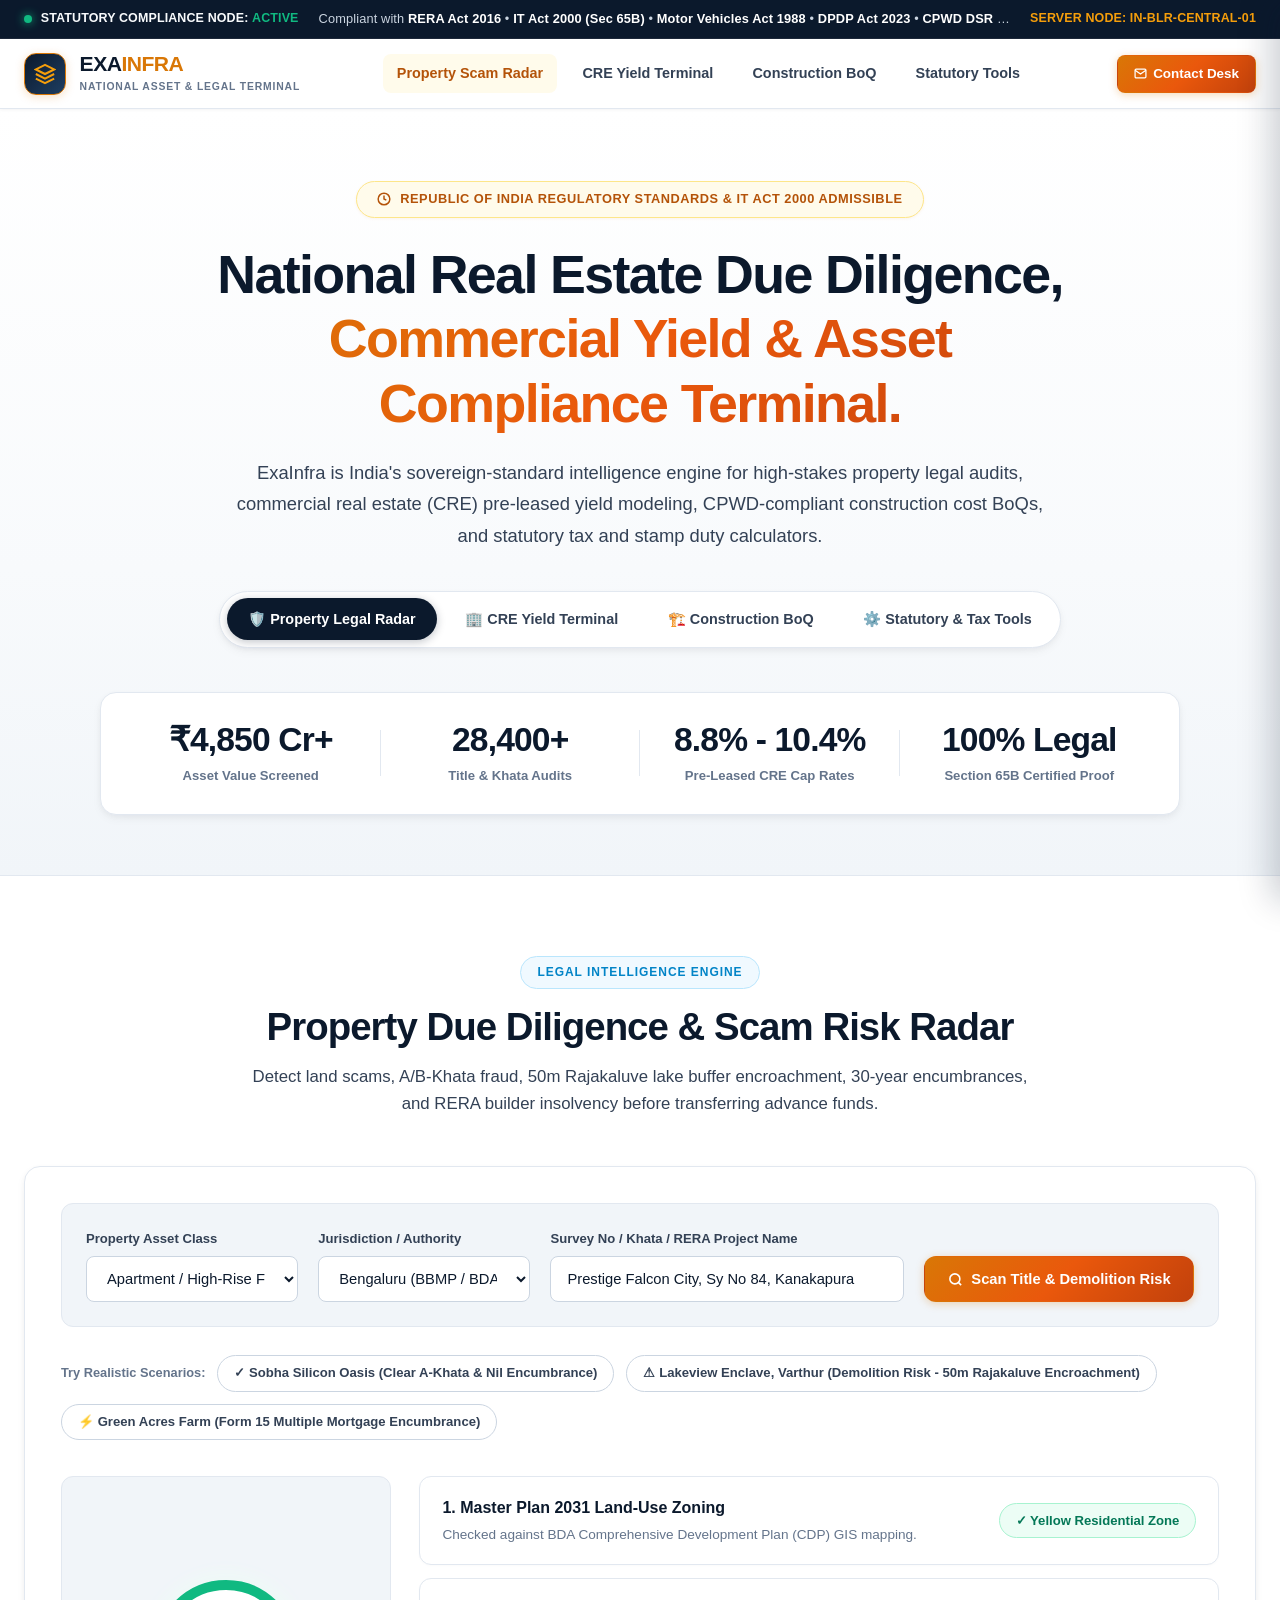
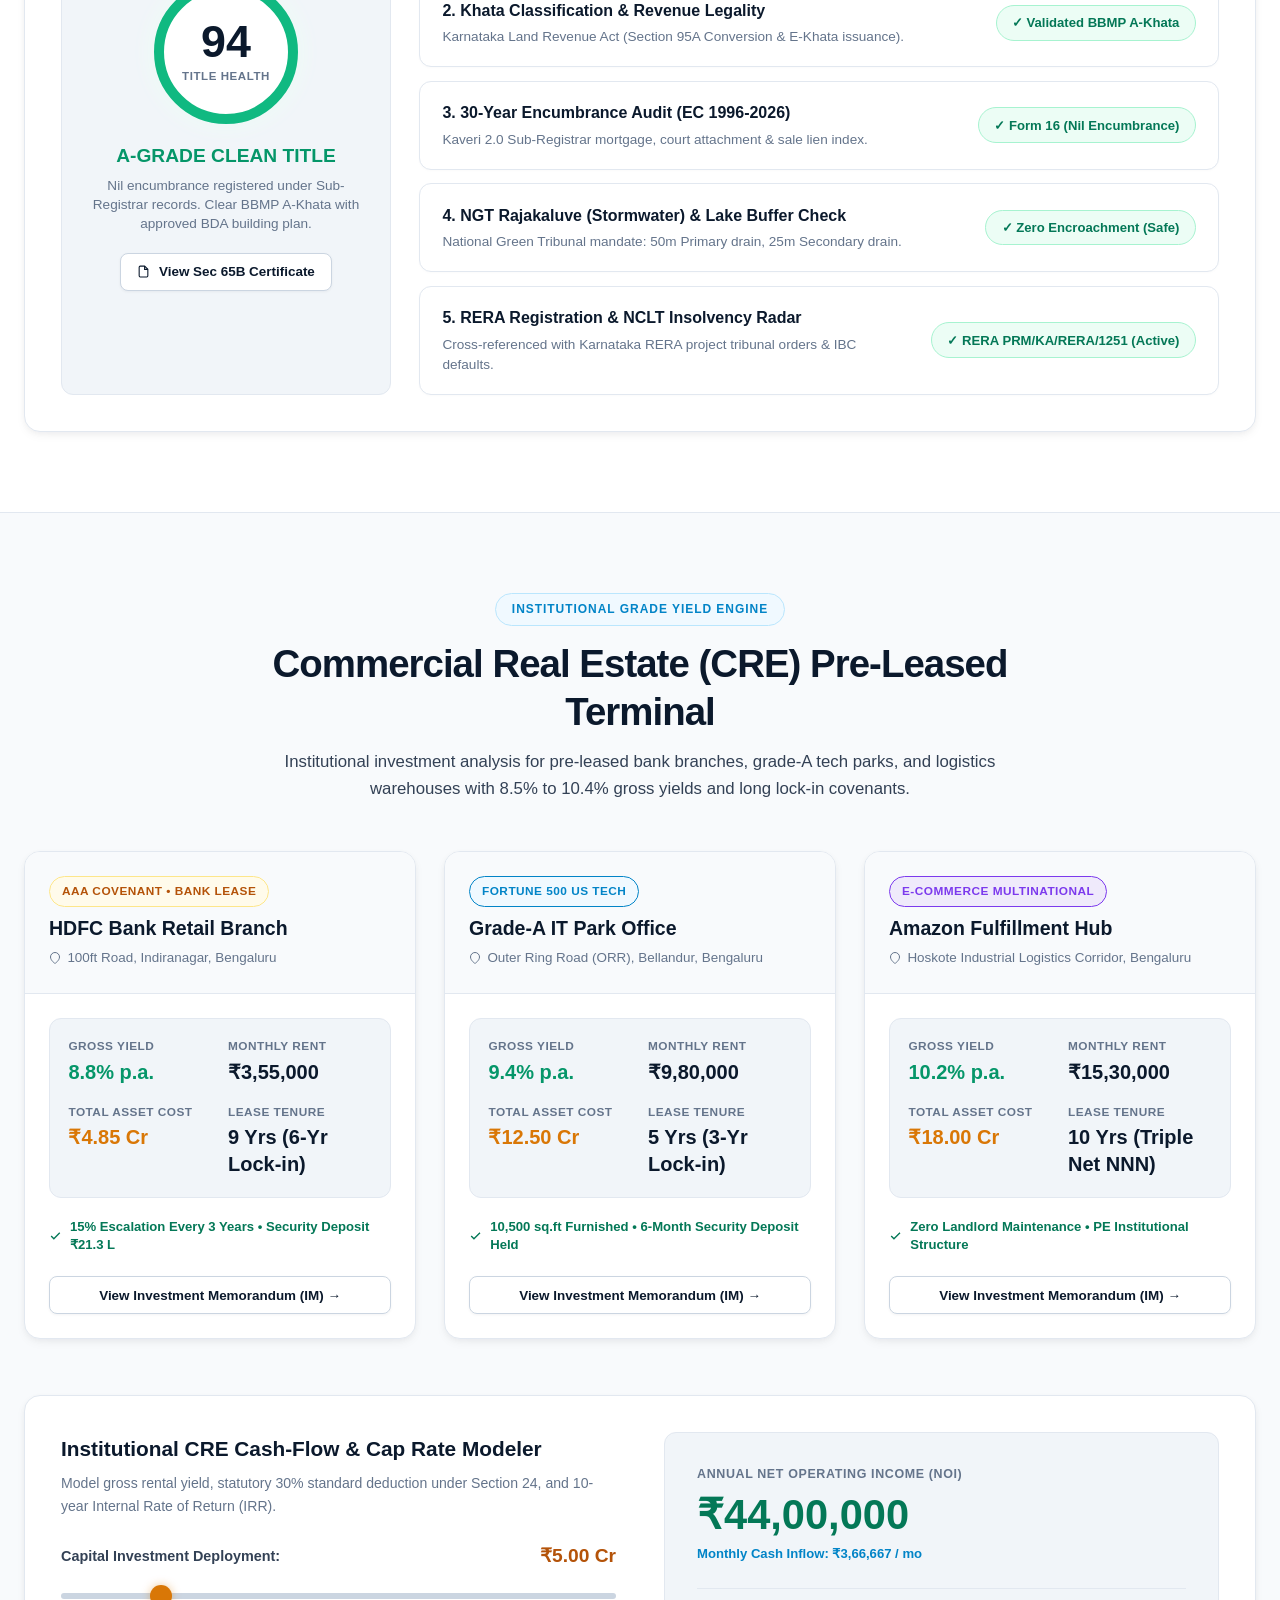
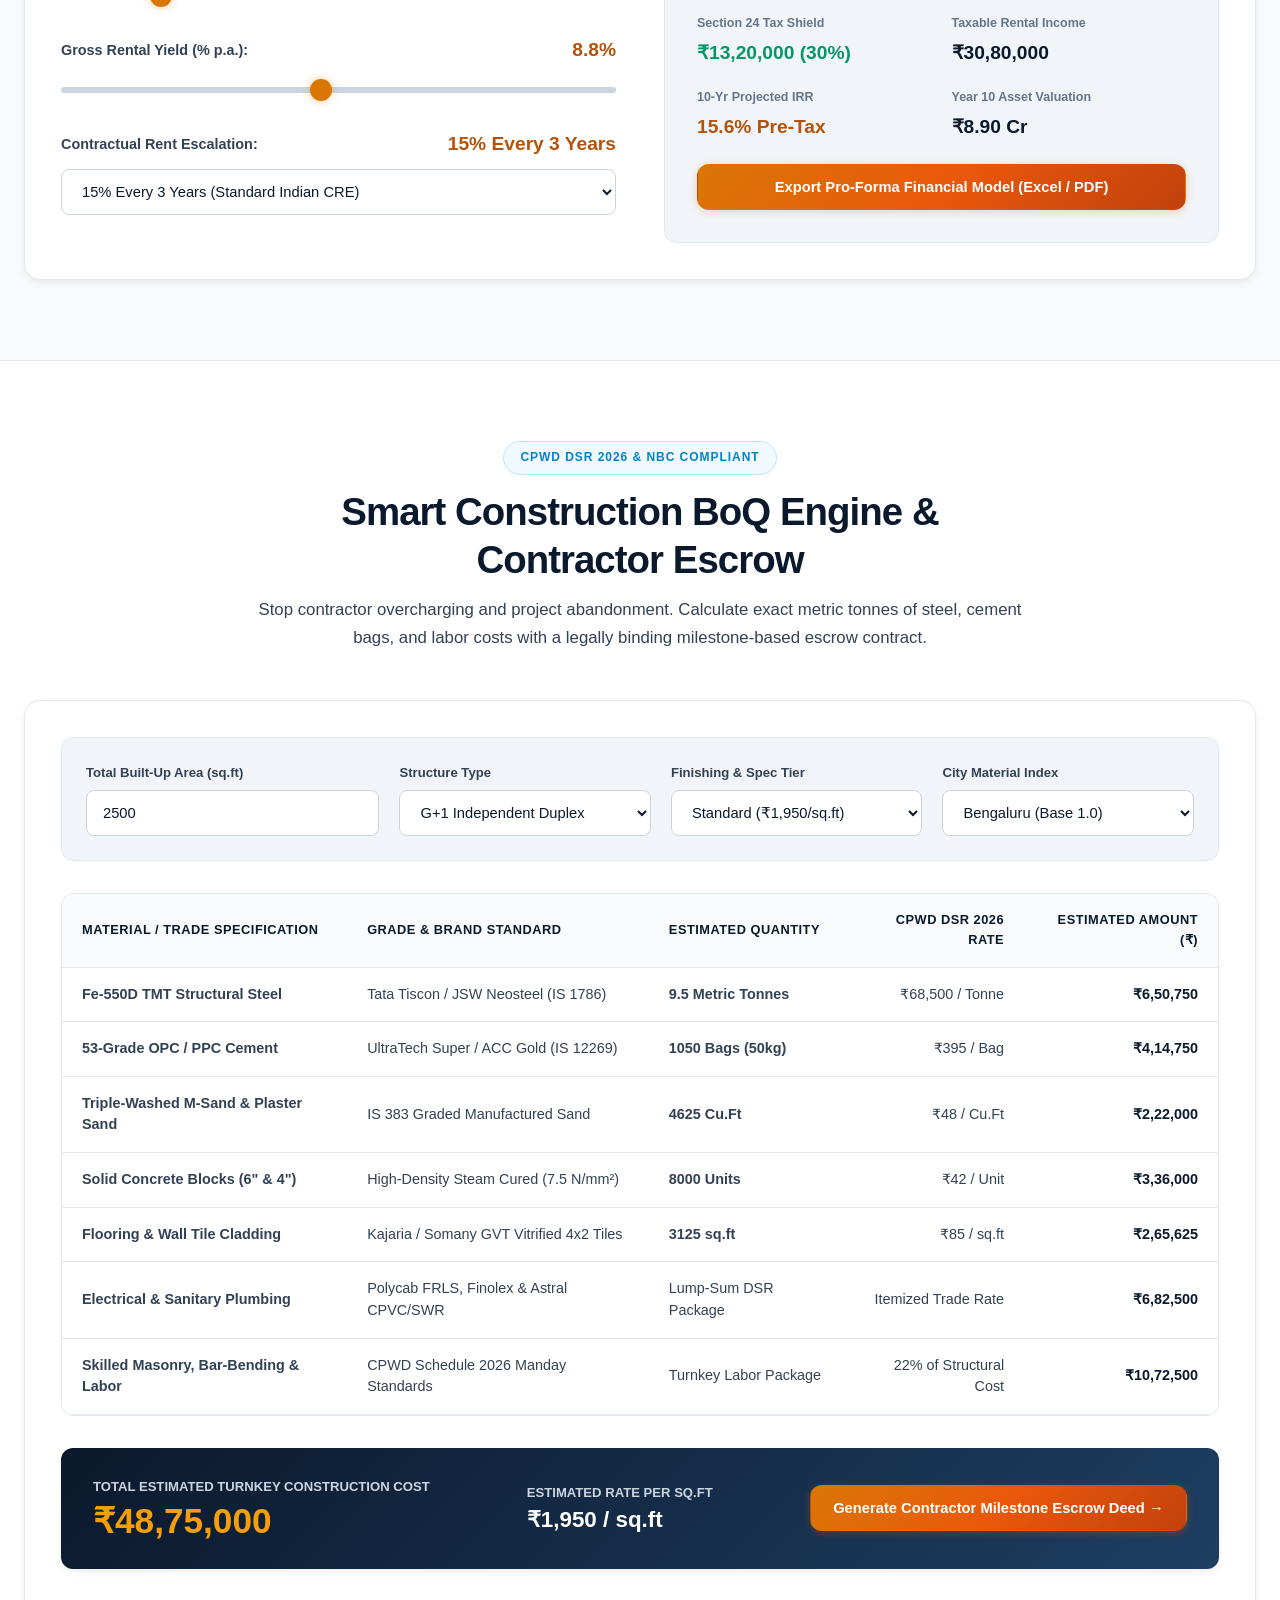
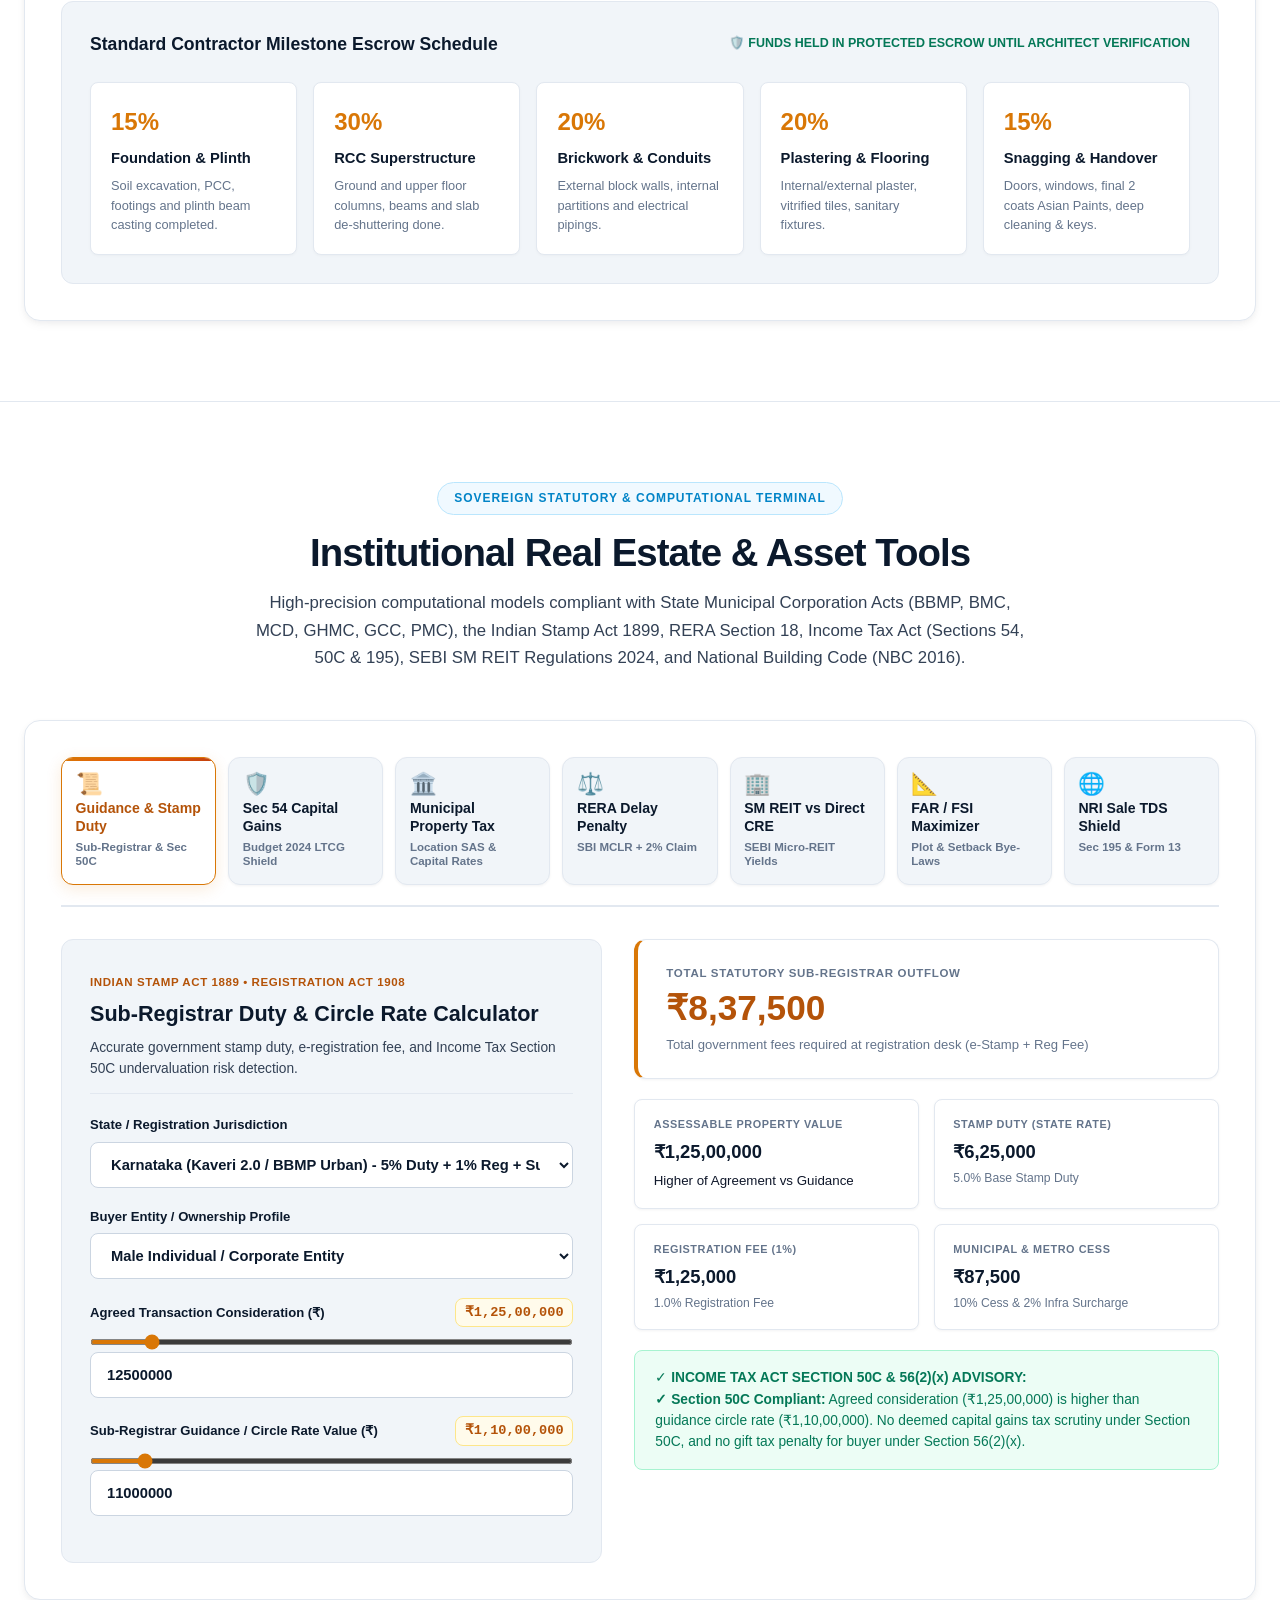
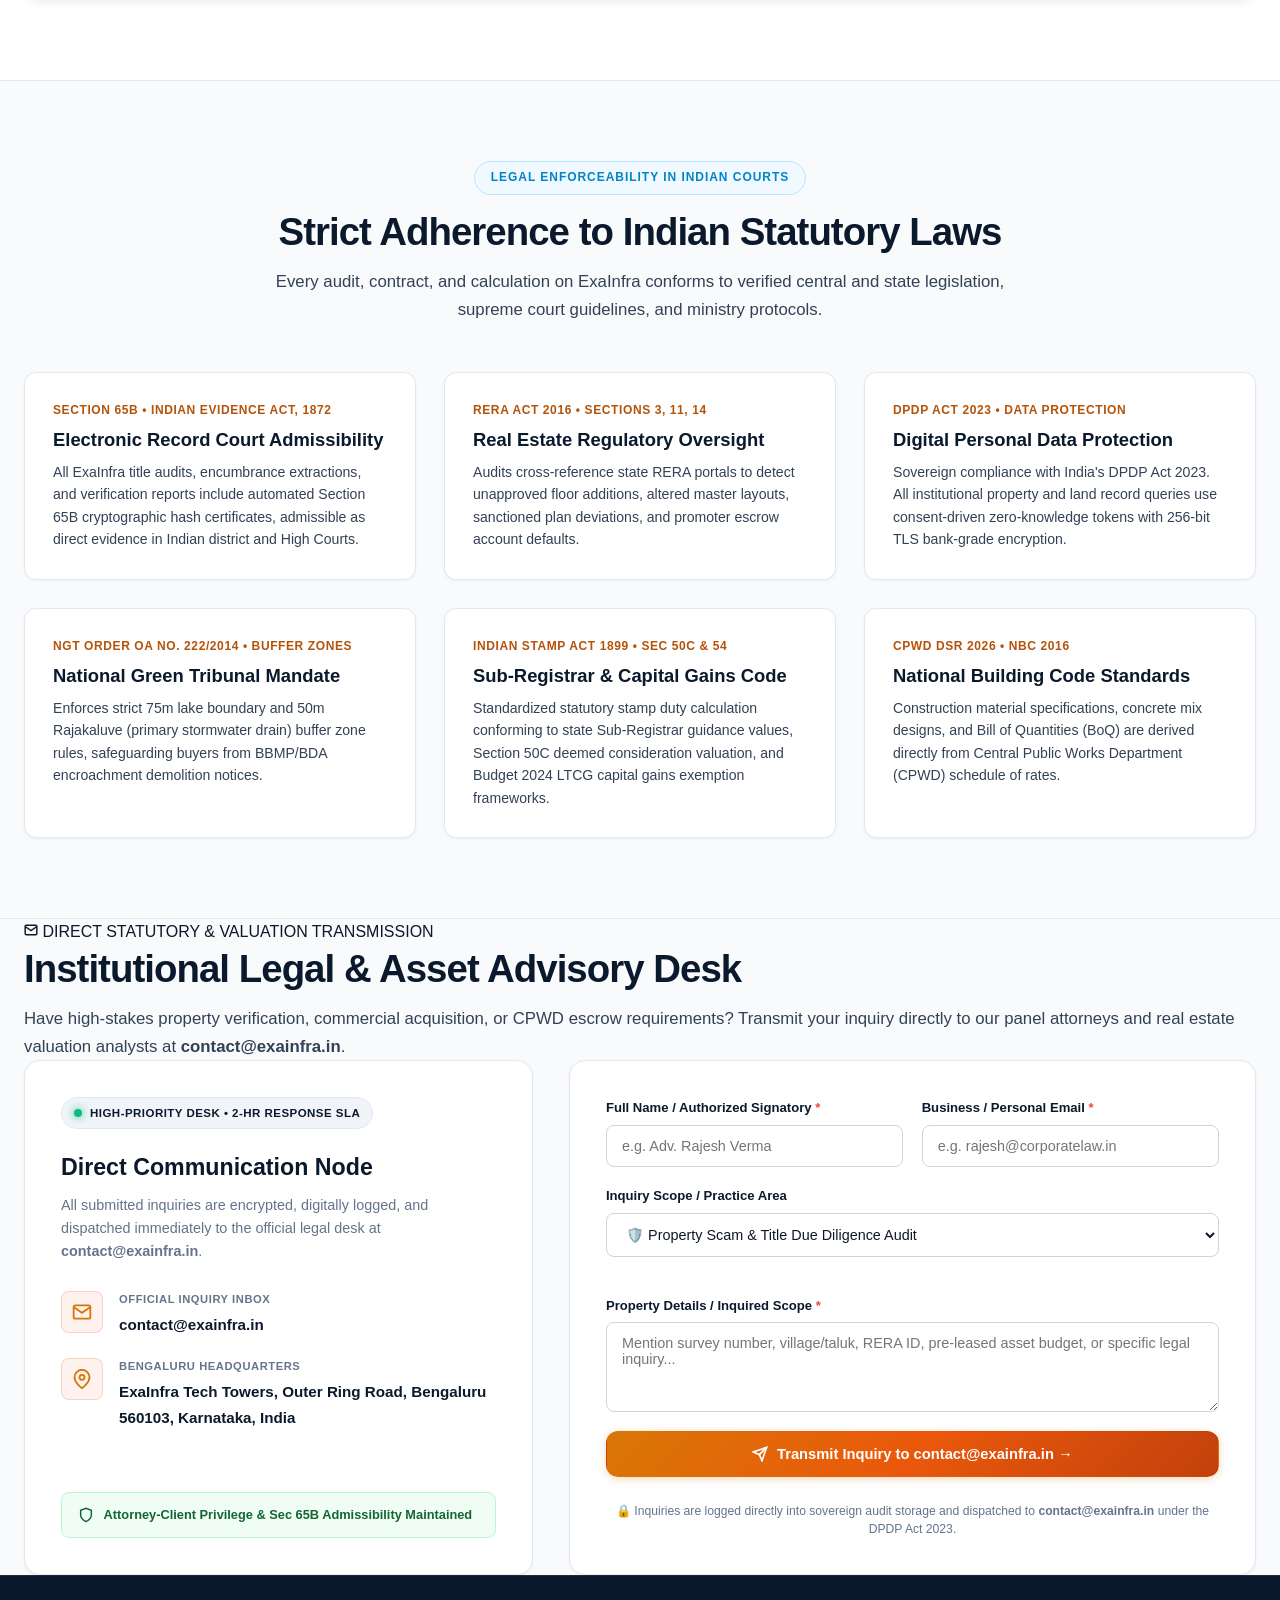
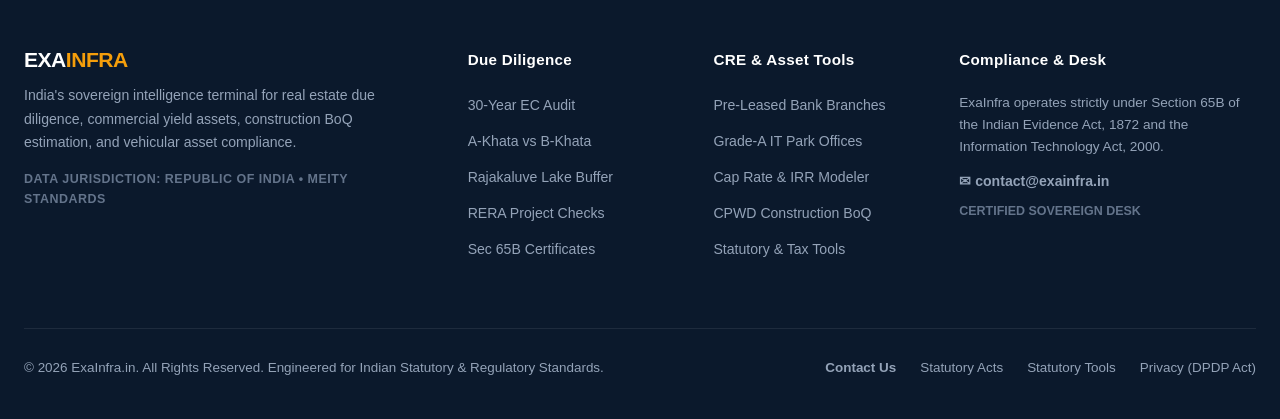
==== commit 17c383eb: "Add Location-Wise Municipal Property Tax Engine (BBMP, BMC, MCD, GHMC, GCC, PMC)" ====
--- a/index.html
+++ b/index.html
@@ -4,8 +4,8 @@
   <meta charset="UTF-8">
   <meta name="viewport" content="width=device-width, initial-scale=1.0">
   <title>ExaInfra.in — National Real Estate Due Diligence, Commercial Yield (CRE) & Statutory Asset Terminal | RERA & Sec 65B Compliant</title>
-  <meta name="description" content="India's sovereign intelligence terminal for 30-year EC title verification, Kaveri 2.0 & BDA Rajakaluve lake buffer checks, pre-leased CRE yield modeling, CPWD BoQ costing, and institutional statutory tax and stamp duty calculators.">
-  <meta name="keywords" content="property legal due diligence india, a khata verification bangalore, rajakaluve lake buffer checker, commercial real estate pre-leased yield india, cpwd construction cost calculator, rera delay claim calculator, section 54 capital gains shield, sm reit calculator, far fsi calculator, section 65b certificate real estate">
+  <meta name="description" content="India's sovereign intelligence terminal for 30-year EC title verification, Kaveri 2.0 & BDA Rajakaluve lake buffer checks, pre-leased CRE yield modeling, CPWD BoQ costing, location-wise municipal property tax (BBMP, BMC, MCD, GHMC, GCC, PMC), and statutory tax calculators.">
+  <meta name="keywords" content="property tax calculator location wise, bbmp property tax calculator, bmc property tax, mcd property tax uas, ghmc property tax, property legal due diligence india, a khata verification bangalore, rajakaluve lake buffer checker, commercial real estate pre-leased yield india, cpwd construction cost calculator, rera delay claim calculator, section 54 capital gains shield, sm reit calculator, far fsi calculator, section 65b certificate real estate">
   <link rel="canonical" href="https://exainfra.in/">
   <meta name="robots" content="index, follow, max-image-preview:large, max-snippet:-1, max-video-preview:-1">
   <meta name="author" content="ExaInfra.in Legal & Valuation Intelligence">
@@ -17,7 +17,7 @@
   <meta property="og:site_name" content="ExaInfra.in">
   <meta property="og:url" content="https://exainfra.in/">
   <meta property="og:title" content="ExaInfra.in — National Real Estate Due Diligence & Commercial Yield Terminal">
-  <meta property="og:description" content="India's sovereign intelligence terminal for 30-year EC title verification, Kaveri 2.0 & BDA Rajakaluve lake buffer checks, pre-leased CRE yield modeling, CPWD BoQ costing, and institutional statutory tax and stamp duty calculators.">
+  <meta property="og:description" content="India's sovereign intelligence terminal for 30-year EC title verification, Kaveri 2.0 & BDA Rajakaluve lake buffer checks, pre-leased CRE yield modeling, CPWD BoQ costing, location-wise municipal property tax, and statutory tax calculators.">
   <meta property="og:image" content="https://exainfra.in/assets/og-image.jpg">
   <meta property="og:image:width" content="1200">
   <meta property="og:image:height" content="630">
@@ -28,7 +28,7 @@
   <meta name="twitter:site" content="@ExaInfra">
   <meta name="twitter:creator" content="@ExaInfra">
   <meta name="twitter:title" content="ExaInfra.in — National Real Estate Due Diligence & Commercial Yield Terminal">
-  <meta name="twitter:description" content="India's sovereign intelligence terminal for property due diligence, pre-leased CRE yields, CPWD construction BoQs, and statutory tax and stamp duty calculators.">
+  <meta name="twitter:description" content="India's sovereign intelligence terminal for property due diligence, location-wise municipal property tax, pre-leased CRE yields, CPWD construction BoQs, and statutory tax calculators.">
   <meta name="twitter:image" content="https://exainfra.in/assets/og-image.jpg">
 
   <!-- Schema.org JSON-LD Structured Data for Search Engines -->
@@ -71,6 +71,14 @@
         "@type": "FAQPage",
         "@id": "https://exainfra.in/#faq",
         "mainEntity": [
+          {
+            "@type": "Question",
+            "name": "How does ExaInfra calculate location-wise municipal property tax in India?",
+            "acceptedAnswer": {
+              "@type": "Answer",
+              "text": "ExaInfra calculates municipal property tax across India's top metropolitan corporations using their exact statutory algorithms: BBMP Bengaluru (Unit Area Value SAS across Zones A-F with 24% statutory cesses and 5% early rebate), BMC Mumbai (Capital Value System under MMC Act 1888 with 100% general tax exemption for flats under 500 sq.ft), MCD Delhi (Unit Area System across Colony Categories A-H), GHMC Hyderabad (Annual Rental Value with 33.33% maintenance deduction), GCC Chennai (Revised Street Rate), and PMC Pune (40% PT40 residential self-occupied concession)."
+            }
+          },
           {
             "@type": "Question",
             "name": "How does ExaInfra detect property legal fraud and demolition risks in India?",
@@ -746,7 +754,7 @@
   </section>
 
   <!-- ====================================================================
-       PILLAR 4: INSTITUTIONAL REAL ESTATE & STATUTORY ASSET WORKBENCH (6 HIGH-DEMAND ENGINES)
+       PILLAR 4: INSTITUTIONAL REAL ESTATE & STATUTORY ASSET WORKBENCH (7 HIGH-DEMAND ENGINES)
        ==================================================================== -->
   <section class="tools-section" id="statutory-tools">
     <div class="container">
@@ -754,7 +762,7 @@
         <span class="section-tag">SOVEREIGN STATUTORY & COMPUTATIONAL TERMINAL</span>
         <h2 class="section-title">Institutional Real Estate & Asset Tools</h2>
         <p class="section-desc">
-          High-precision computational models compliant with the Indian Stamp Act 1899, RERA Section 18, Income Tax Act (Sections 54, 50C & 195), SEBI SM REIT Regulations 2024, and National Building Code (NBC 2016).
+          High-precision computational models compliant with State Municipal Corporation Acts (BBMP, BMC, MCD, GHMC, GCC, PMC), the Indian Stamp Act 1899, RERA Section 18, Income Tax Act (Sections 54, 50C & 195), SEBI SM REIT Regulations 2024, and National Building Code (NBC 2016).
         </p>
       </div>
 
@@ -772,6 +780,12 @@
           <span class="tool-tab-icon">🛡️</span>
           <span class="tool-tab-title">Sec 54 Capital Gains</span>
           <span class="tool-tab-sub">Budget 2024 LTCG Shield</span>
+        </button>
+
+        <button class="tool-tab-btn" data-tool="proptax" role="tab" id="tab-proptax" aria-selected="false" aria-controls="panel-proptax">
+          <span class="tool-tab-icon">🏛️</span>
+          <span class="tool-tab-title">Municipal Property Tax</span>
+          <span class="tool-tab-sub">Location SAS & Capital Rates</span>
         </button>
 
         <button class="tool-tab-btn" data-tool="rera" role="tab" id="tab-rera" aria-selected="false" aria-controls="panel-rera">
@@ -1393,6 +1407,164 @@
           </div>
         </div>
 
+        <!-- ============================================================
+             PANEL 7: Location-Wise Municipal Property Tax Engine
+             ============================================================ -->
+        <div class="tool-panel" id="panel-proptax" role="tabpanel" aria-labelledby="tab-proptax">
+          <div class="tool-grid-layout">
+            <div class="tool-input-col">
+              <div class="tool-card-header">
+                <span class="tool-card-tag">STATE MUNICIPAL ACTS &bull; BBMP &bull; BMC &bull; MCD &bull; GHMC &bull; GCC &bull; PMC</span>
+                <h3 class="tool-card-heading">Location-Wise Municipal Property Tax Calculator</h3>
+                <p class="tool-card-sub">Instant statutory property tax calculation based on city-specific Unit Area Value (UAV), Capital Value (CVS), and Annual Rental Value (ARV) algorithms.</p>
+              </div>
+
+              <!-- City Selection -->
+              <div class="tool-form-group">
+                <label for="propTaxCity" class="tool-label">City / Municipal Corporation</label>
+                <select id="propTaxCity" class="tool-select">
+                  <option value="blr" selected>Bengaluru — BBMP (Unit Area Value SAS Scheme)</option>
+                  <option value="mum">Mumbai — BMC / MCGM (Capital Value System CVS)</option>
+                  <option value="del">Delhi NCR — MCD (Unit Area System Categories A–H)</option>
+                  <option value="hyd">Hyderabad — GHMC (Annual Rental Value ARV Method)</option>
+                  <option value="chn">Chennai — GCC (Revised Basic Street Rate Model)</option>
+                  <option value="pun">Pune — PMC (Rateable Value &amp; 40% PT40 Scheme)</option>
+                </select>
+              </div>
+
+              <!-- Locality / Zone (Dynamically Populated) -->
+              <div class="tool-form-group">
+                <label for="propTaxZone" class="tool-label">Locality / Guidance Zone / Ward Classification</label>
+                <select id="propTaxZone" class="tool-select">
+                  <option value="a">Zone A — Central / Prime Commercial (MG Rd, Indiranagar, Koramangala)</option>
+                  <option value="b">Zone B — Major Arterials / IT Corridors (Whitefield, HSR, ORR)</option>
+                  <option value="c" selected>Zone C — Established Residential (Jayanagar, Malleshwaram, JP Nagar)</option>
+                  <option value="d">Zone D — Developing Suburbs (Electronic City, Sarjapur, Yelahanka)</option>
+                  <option value="e">Zone E — Peripheral Extensions (Kengeri, KR Puram, Thanisandra)</option>
+                  <option value="f">Zone F — Rural / CMC Boundary Merged Layouts</option>
+                </select>
+              </div>
+
+              <!-- Property Usage & Tenancy -->
+              <div class="tool-form-row">
+                <div class="tool-form-group">
+                  <label for="propTaxUsage" class="tool-label">Property Usage &amp; Tenancy</label>
+                  <select id="propTaxUsage" class="tool-select">
+                    <option value="res_self" selected>Residential — Self-Occupied (Concession Rates)</option>
+                    <option value="res_rent">Residential — Tenanted / Rented</option>
+                    <option value="commercial">Commercial — Office / Retail / IT</option>
+                    <option value="industrial">Industrial / Warehouse / Logistics</option>
+                  </select>
+                </div>
+
+                <div class="tool-form-group">
+                  <label for="propTaxAge" class="tool-label">Building Age &amp; Structure</label>
+                  <select id="propTaxAge" class="tool-select">
+                    <option value="age_new" selected>Modern RCC (&lt; 10 Years Old)</option>
+                    <option value="age_mid">Established RCC (10 – 25 Years Old)</option>
+                    <option value="age_old">Mature Structure (&gt; 25 Years / Depreciation)</option>
+                    <option value="age_semi">Semi-Pucca / Sheet Roof (Non-RCC)</option>
+                  </select>
+                </div>
+              </div>
+
+              <!-- Built-up / Carpet Area -->
+              <div class="tool-form-group">
+                <div class="tool-label-row">
+                  <label for="propTaxArea" class="tool-label">Built-up / Carpet Area (sq. ft)</label>
+                  <span id="propTaxAreaTxt" class="tool-live-badge">1,250 sq.ft</span>
+                </div>
+                <input type="range" id="propTaxArea" class="tool-slider" min="300" max="10000" step="25" value="1250">
+                <input type="number" id="propTaxAreaNum" class="tool-number-input" value="1250" min="100" max="50000" step="25">
+              </div>
+
+              <!-- Circle Rate / Guidance Benchmark (Editable for Capital Value cities) -->
+              <div class="tool-form-group" id="propTaxGuidanceGroup" style="display:none;">
+                <div class="tool-label-row">
+                  <label for="propTaxGuidanceRate" class="tool-label" id="propTaxGuidanceLbl">Sub-Registrar Guidance / Circle Rate (₹/sq.ft)</label>
+                  <span id="propTaxGuidanceRateTxt" class="tool-live-badge">₹18,000/sq.ft</span>
+                </div>
+                <input type="number" id="propTaxGuidanceRate" class="tool-number-input" value="18000" min="500" step="250">
+                <small style="color:var(--text-muted); font-size:0.76rem; margin-top:0.2rem;">Ready Reckoner valuation base used by municipal corporation to compute Capital Value.</small>
+              </div>
+
+              <!-- Early Bird Payment Option -->
+              <div class="tool-form-group" style="margin-top:0.5rem; margin-bottom:0.25rem;">
+                <label class="tool-label" style="display:flex; align-items:center; gap:0.6rem; cursor:pointer; font-weight:600;">
+                  <input type="checkbox" id="propTaxEarlyPay" checked style="width:18px; height:18px; accent-color:var(--emerald-600); cursor:pointer;">
+                  <span>Apply Early Bird Payment Window (Prompt Municipal Rebate)</span>
+                </label>
+              </div>
+            </div>
+
+            <div class="tool-results-col">
+              <div class="tool-kpi-card highlight">
+                <span class="tool-kpi-label">ESTIMATED NET ANNUAL PROPERTY TAX</span>
+                <div id="propTaxTotalPayout" class="tool-kpi-val primary">₹4,752</div>
+                <div id="propTaxPayoutSub" class="tool-kpi-sub">Total annual liability payable to municipal treasury (inclusive of all statutory urban cesses)</div>
+              </div>
+
+              <!-- Early Rebate vs Delayed Penalty Ribbon -->
+              <div class="tool-regime-card">
+                <div class="regime-col">
+                  <span class="regime-tag" style="background:#ECFDF5; color:#065F46;">EARLY BIRD REBATE</span>
+                  <div class="regime-rate" id="propTaxRebateRateTxt">5% Prompt Rebate</div>
+                  <div class="regime-sub">You Save in Challan:</div>
+                  <strong id="propTaxRebateAmt" class="regime-amt" style="color:#059669;">₹192</strong>
+                </div>
+                <div class="regime-divider">VS</div>
+                <div class="regime-col">
+                  <span class="regime-tag" style="background:#FEE2E2; color:#991B1B;">DELAYED PENALTY RISK</span>
+                  <div class="regime-rate">2% Per Month Interest</div>
+                  <div class="regime-sub">Late Accrual / Month:</div>
+                  <strong id="propTaxPenaltyAmt" class="regime-amt" style="color:#DC2626;">₹95 / mo</strong>
+                </div>
+              </div>
+
+              <!-- 4-Cell Granular Breakdown -->
+              <div class="tool-breakdown-grid">
+                <div class="tool-breakdown-cell">
+                  <span class="tool-cell-label">BASE GENERAL TAX</span>
+                  <strong id="propTaxBaseAmt" class="tool-cell-val">₹3,840</strong>
+                  <span id="propTaxBaseSub" class="tool-cell-sub">Unit Area SAS Assessment</span>
+                </div>
+                <div class="tool-breakdown-cell">
+                  <span class="tool-cell-label">SOLID WASTE (SWM) CESS</span>
+                  <strong id="propTaxSwmAmt" class="tool-cell-val">₹600</strong>
+                  <span id="propTaxSwmSub" class="tool-cell-sub">SWM Mandatory Service Surcharge</span>
+                </div>
+                <div class="tool-breakdown-cell">
+                  <span class="tool-cell-label">HEALTH, EDU &amp; LIBRARY CESS</span>
+                  <strong id="propTaxCessAmt" class="tool-cell-val">₹922</strong>
+                  <span id="propTaxCessSub" class="tool-cell-sub">24% Statutory State Cess</span>
+                </div>
+                <div class="tool-breakdown-cell">
+                  <span class="tool-cell-label">WATER &amp; SEWERAGE BENEFIT</span>
+                  <strong id="propTaxWaterAmt" class="tool-cell-val">₹0</strong>
+                  <span id="propTaxWaterSub" class="tool-cell-sub">Included in Water Board Bill</span>
+                </div>
+              </div>
+
+              <!-- Municipal ID & Direct Portal Gateway -->
+              <div class="tool-kpi-card" style="padding:1.15rem 1.4rem; background:#F8FAFC; border:1px solid #CBD5E1;">
+                <div style="display:flex; justify-content:space-between; align-items:center; flex-wrap:wrap; gap:0.5rem; margin-bottom:0.75rem;">
+                  <div>
+                    <span style="font-size:0.72rem; font-weight:800; color:var(--text-muted); text-transform:uppercase; letter-spacing:0.05em;">STATUTORY TAX IDENTIFIER</span>
+                    <div id="propTaxIdBadge" style="font-size:0.95rem; font-weight:800; color:var(--navy-authority); font-family:var(--font-mono); margin-top:0.15rem;">BBMP 10-Digit PID / SAS Form IV</div>
+                  </div>
+                  <a id="propTaxPortalBtn" href="https://bbmptax.karnataka.gov.in" target="_blank" rel="noopener noreferrer" class="btn btn-primary btn-sm" style="padding:0.45rem 0.95rem; font-size:0.82rem; text-decoration:none;">
+                    <span>Official BBMP Portal ↗</span>
+                  </a>
+                </div>
+                <div id="propTaxStatutoryRef" style="font-size:0.8rem; color:var(--text-secondary); line-height:1.45;">
+                  Governed under <strong>Section 108A of Karnataka Municipal Corporations Act 1976</strong> &amp; Bruhat Bengaluru Mahanagara Palike (BBMP) Act 2020.
+                </div>
+              </div>
+
+            </div>
+          </div>
+        </div>
+
         </div>
       </div>
     </div>
--- a/style.css
+++ b/style.css
@@ -1889,11 +1889,17 @@
 
 .tools-tab-nav {
   display: grid;
-  grid-template-columns: repeat(6, 1fr);
+  grid-template-columns: repeat(7, 1fr);
   gap: 0.75rem;
   margin-bottom: 2rem;
   border-bottom: 2px solid var(--border-card);
   padding-bottom: 1.25rem;
+}
+
+@media (max-width: 1150px) {
+  .tools-tab-nav {
+    grid-template-columns: repeat(4, 1fr);
+  }
 }
 
 .tool-tab-btn {
@@ -2432,6 +2438,7 @@
 }
 
 @media (max-width: 480px) {
+  .tools-tab-nav { grid-template-columns: repeat(2, 1fr); gap: 0.45rem; }
   .container { padding: 0 0.85rem; }
   .hero-headline { font-size: 1.85rem; }
   .hero-metric-bar { grid-template-columns: 1fr; }
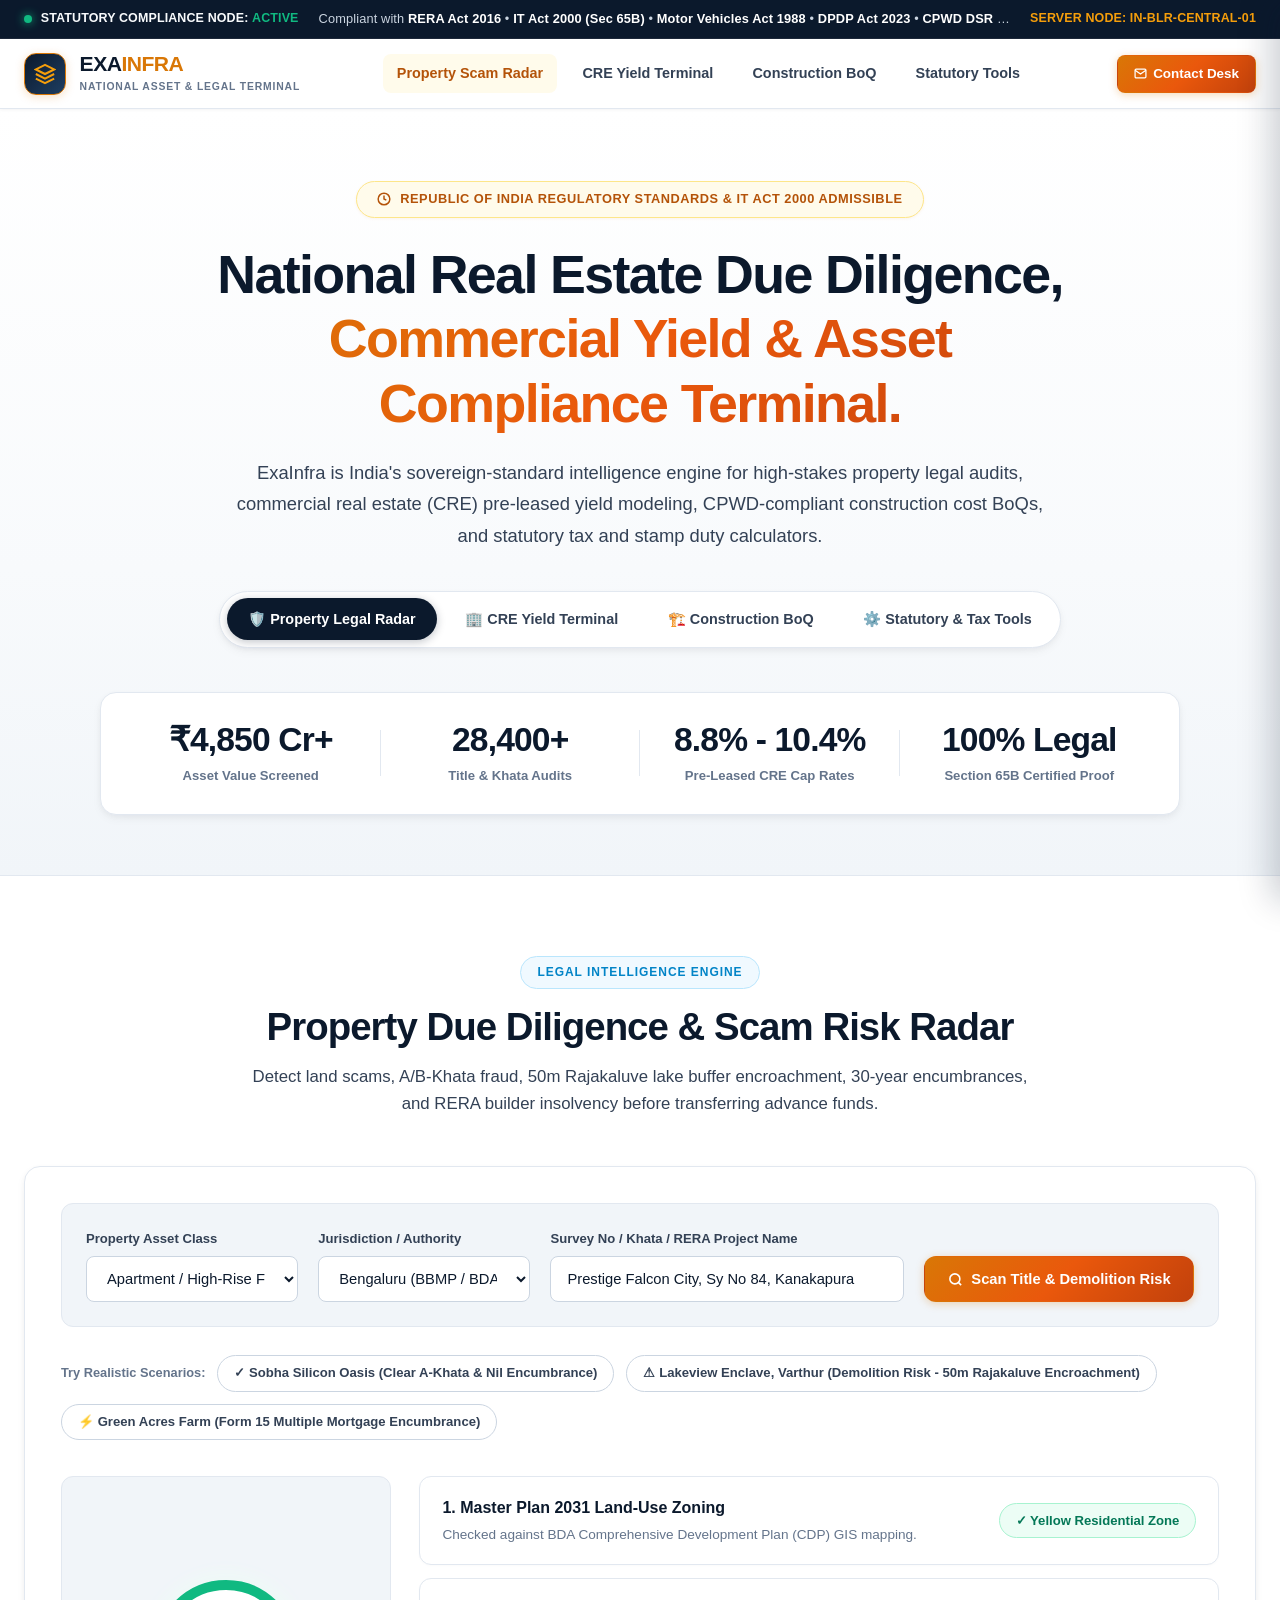
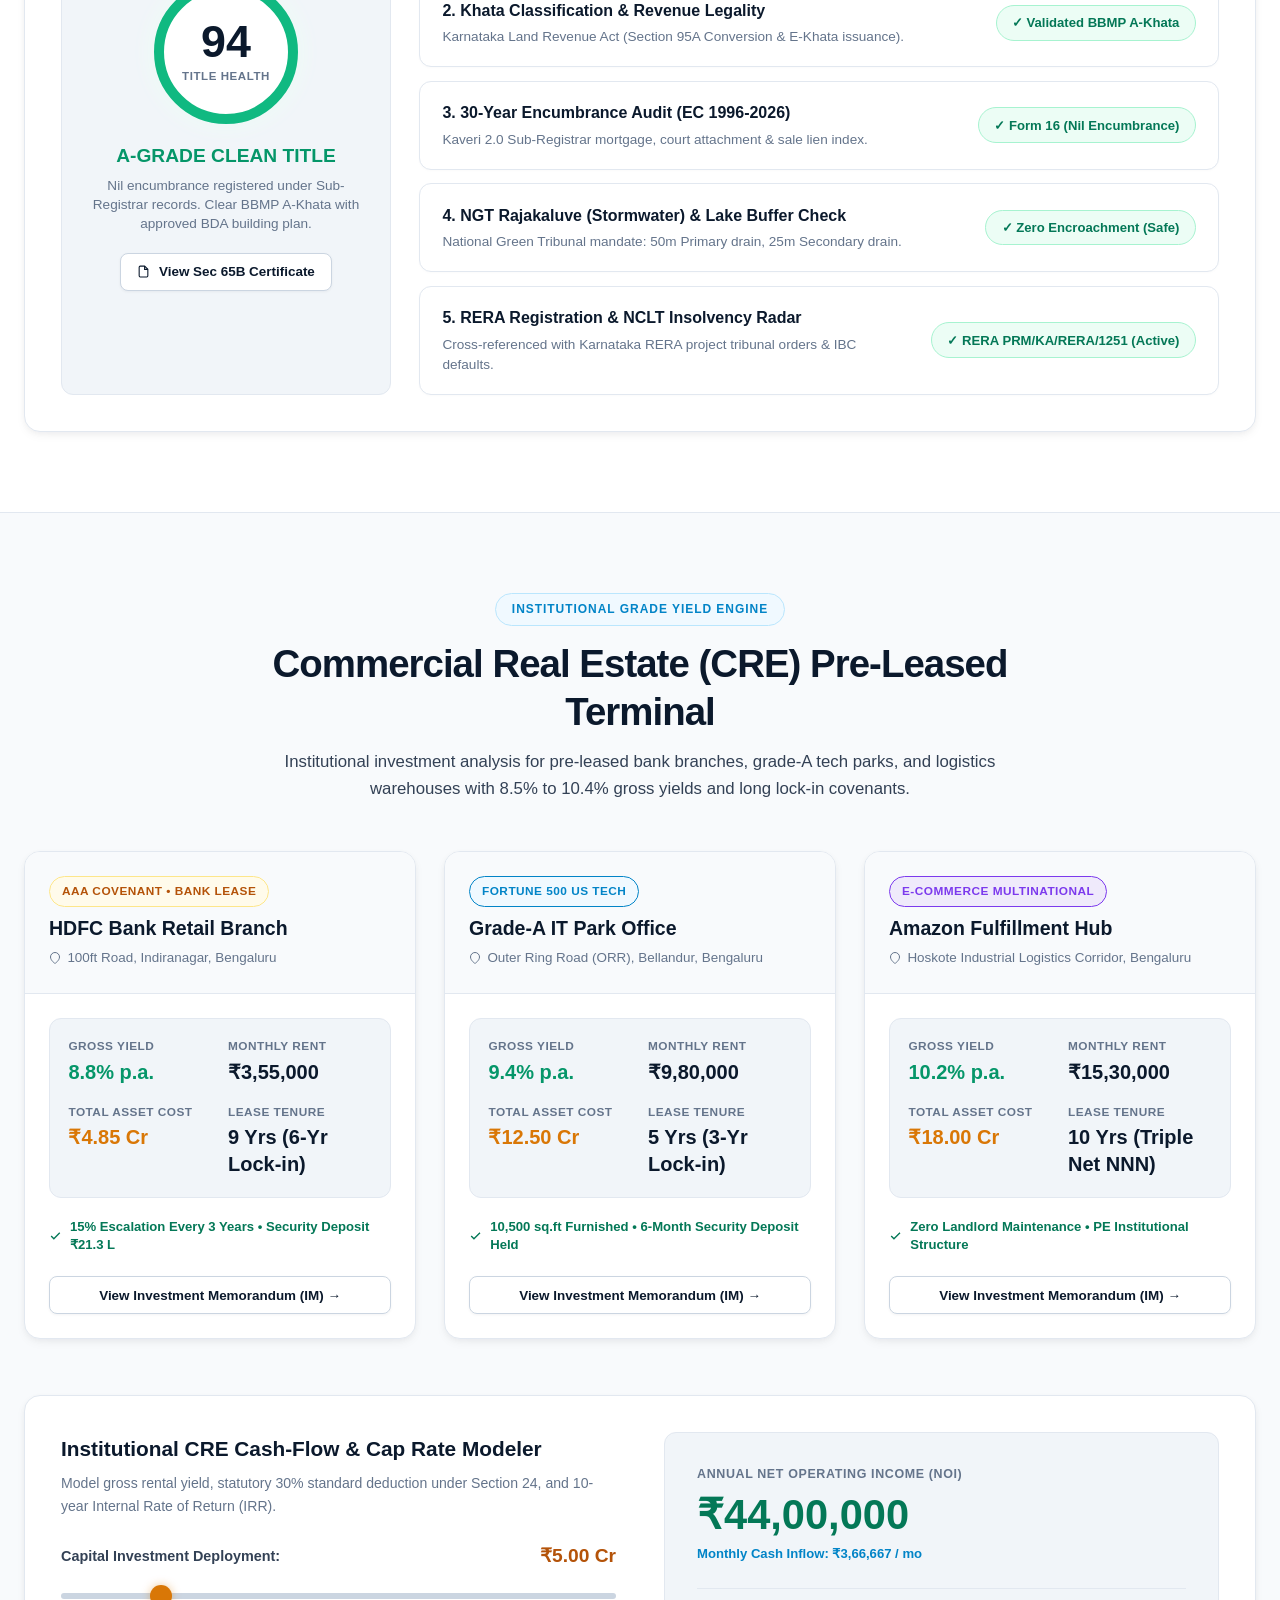
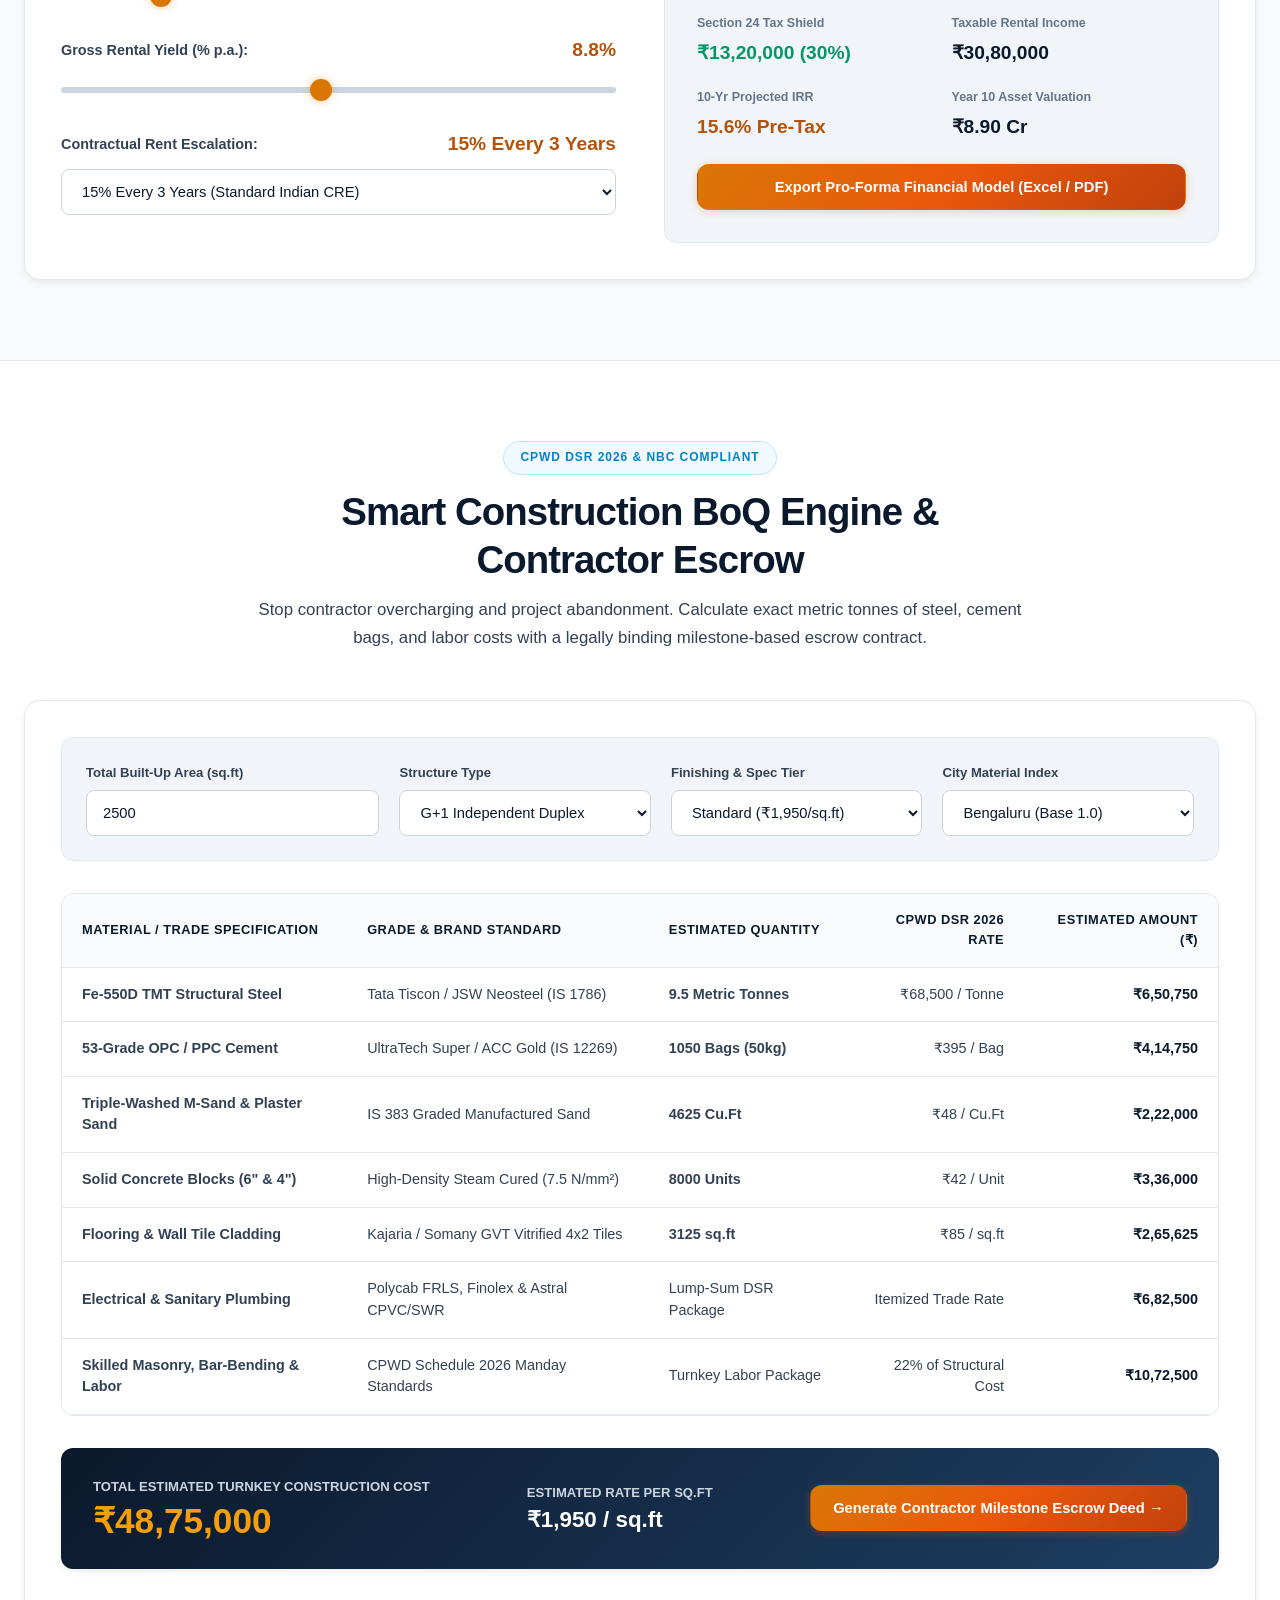
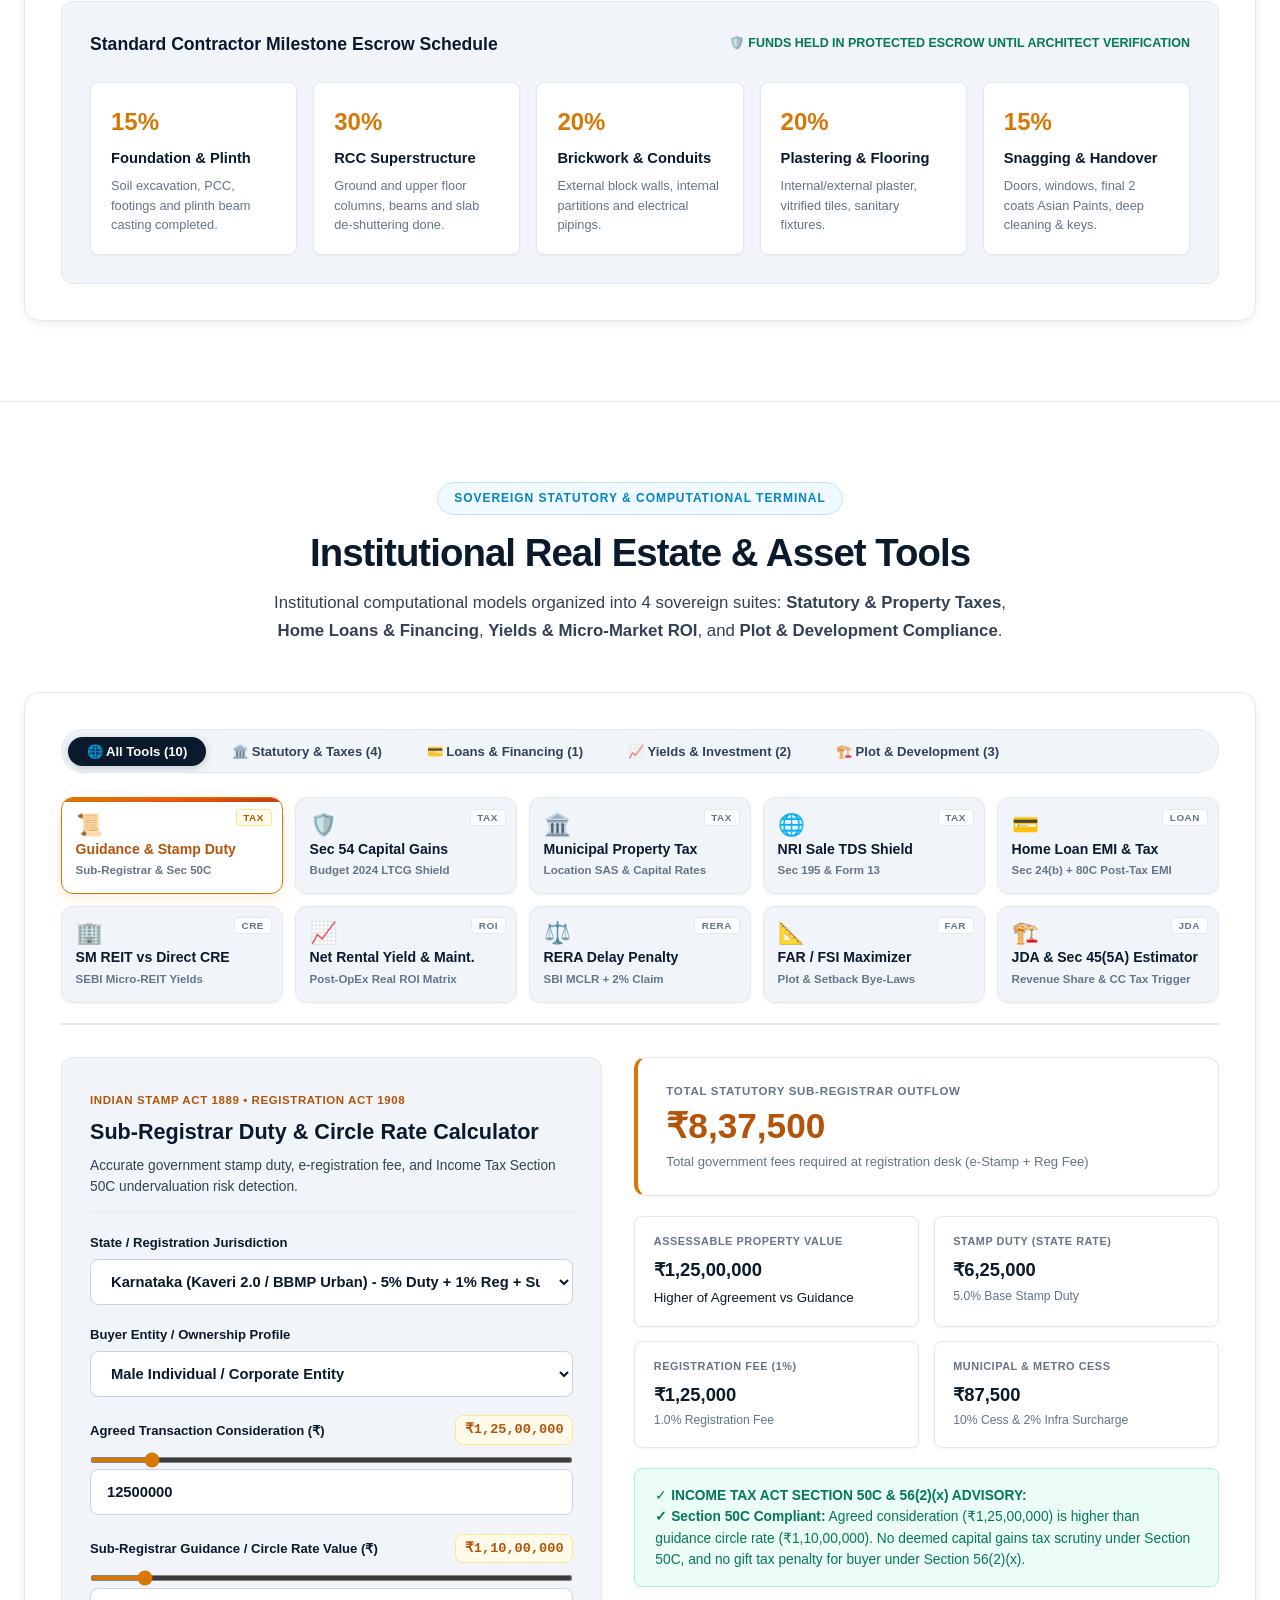
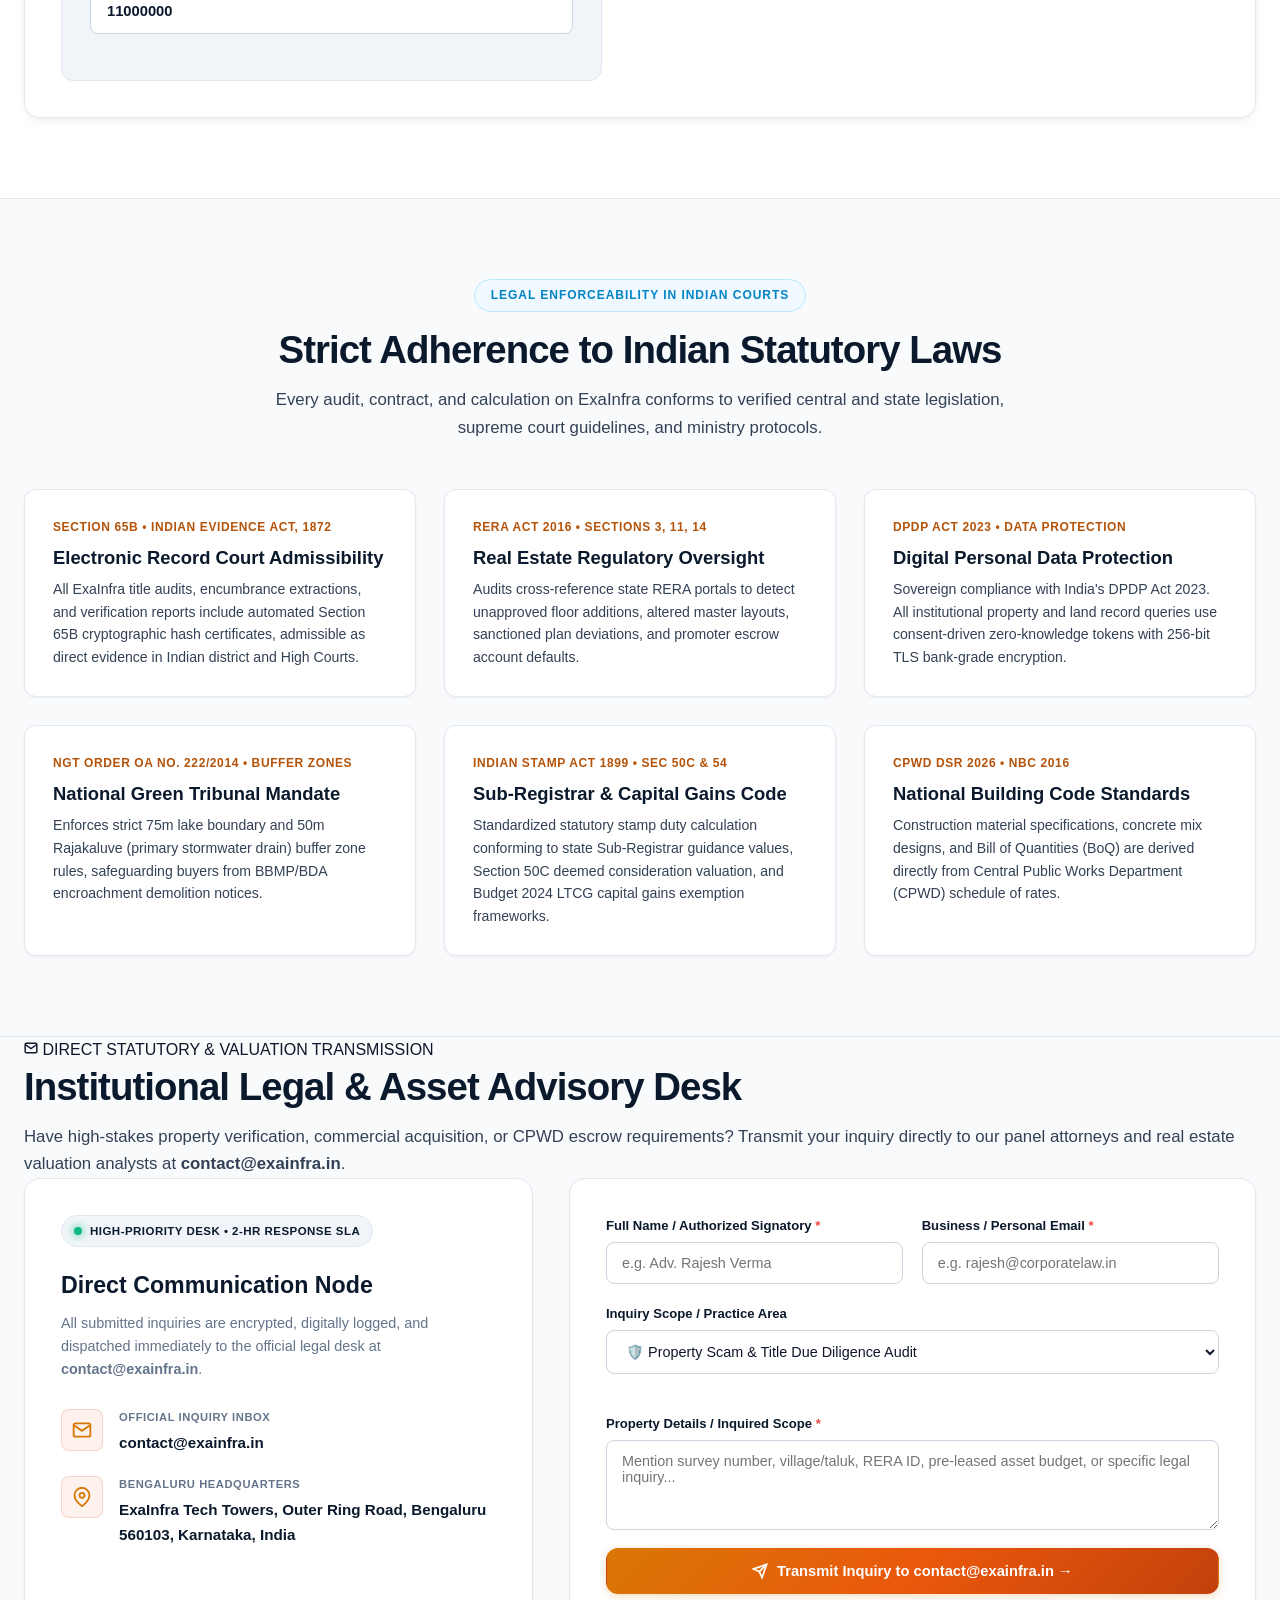
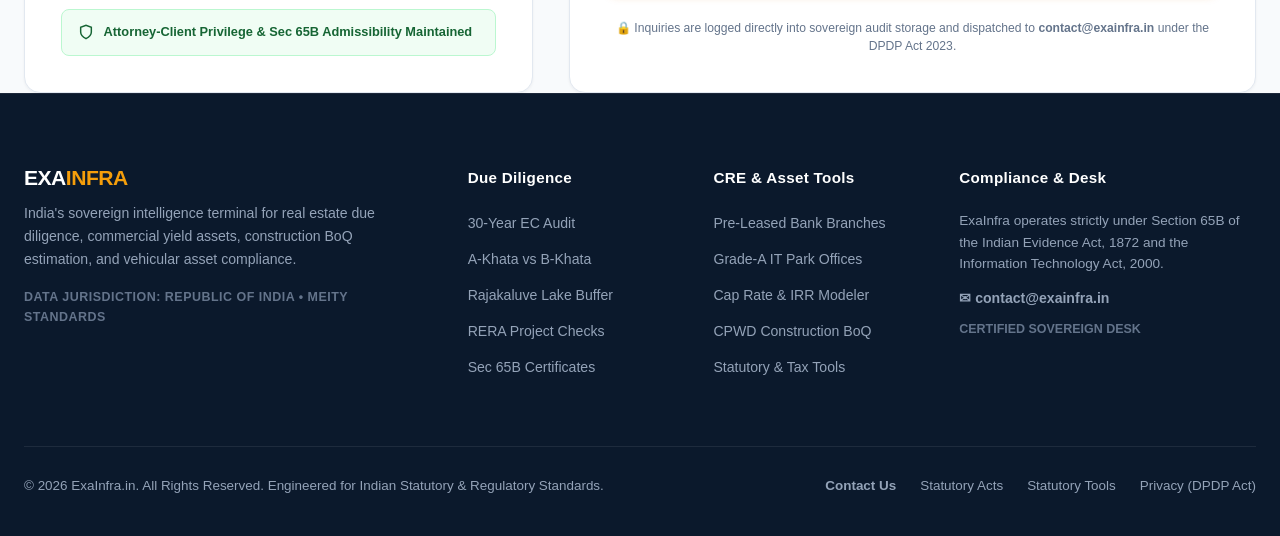
==== commit 1e2fc109: "Organize 10 real estate tools into 4 categorized suites and add Home Loan, Rental Yield, and JDA eng" ====
--- a/index.html
+++ b/index.html
@@ -754,62 +754,113 @@
   </section>
 
   <!-- ====================================================================
-       PILLAR 4: INSTITUTIONAL REAL ESTATE & STATUTORY ASSET WORKBENCH (7 HIGH-DEMAND ENGINES)
+       PILLAR 4: INSTITUTIONAL REAL ESTATE & STATUTORY ASSET WORKBENCH (10 SOVEREIGN TOOLS • 4 SUITES)
        ==================================================================== -->
   <section class="tools-section" id="statutory-tools">
     <div class="container">
       <div class="section-header-block">
         <span class="section-tag">SOVEREIGN STATUTORY & COMPUTATIONAL TERMINAL</span>
-        <h2 class="section-title">Institutional Real Estate & Asset Tools</h2>
+        <h2 class="section-title">Institutional Real Estate &amp; Asset Tools</h2>
         <p class="section-desc">
-          High-precision computational models compliant with State Municipal Corporation Acts (BBMP, BMC, MCD, GHMC, GCC, PMC), the Indian Stamp Act 1899, RERA Section 18, Income Tax Act (Sections 54, 50C & 195), SEBI SM REIT Regulations 2024, and National Building Code (NBC 2016).
+          Institutional computational models organized into 4 sovereign suites: <strong>Statutory &amp; Property Taxes</strong>, <strong>Home Loans &amp; Financing</strong>, <strong>Yields &amp; Micro-Market ROI</strong>, and <strong>Plot &amp; Development Compliance</strong>.
         </p>
       </div>
 
       <div class="tools-terminal-card">
+
+      <!-- Categorized Suite Navigation Filter Bar -->
+      <div class="workbench-category-nav" role="tablist" aria-label="Tool Category Filter">
+        <button class="cat-pill-btn active" data-cat="all" type="button">
+          <span>🌐 All Tools (10)</span>
+        </button>
+        <button class="cat-pill-btn" data-cat="taxes" type="button">
+          <span>🏛️ Statutory &amp; Taxes (4)</span>
+        </button>
+        <button class="cat-pill-btn" data-cat="financing" type="button">
+          <span>💳 Loans &amp; Financing (1)</span>
+        </button>
+        <button class="cat-pill-btn" data-cat="yields" type="button">
+          <span>📈 Yields &amp; Investment (2)</span>
+        </button>
+        <button class="cat-pill-btn" data-cat="development" type="button">
+          <span>🏗️ Plot &amp; Development (3)</span>
+        </button>
+      </div>
 
       <!-- Workbench Tool Selector Navigation Tabs -->
       <div class="tools-tab-nav" role="tablist">
-        <button class="tool-tab-btn active" data-tool="duty" role="tab" id="tab-duty" aria-selected="true" aria-controls="panel-duty">
+        <!-- Suite 1: Statutory & Taxes -->
+        <button class="tool-tab-btn active" data-tool="duty" data-category="taxes" role="tab" id="tab-duty" aria-selected="true" aria-controls="panel-duty">
+          <span class="tool-tab-cat-badge">TAX</span>
           <span class="tool-tab-icon">📜</span>
-          <span class="tool-tab-title">Guidance & Stamp Duty</span>
-          <span class="tool-tab-sub">Sub-Registrar & Sec 50C</span>
+          <span class="tool-tab-title">Guidance &amp; Stamp Duty</span>
+          <span class="tool-tab-sub">Sub-Registrar &amp; Sec 50C</span>
         </button>
 
-        <button class="tool-tab-btn" data-tool="capgains" role="tab" id="tab-capgains" aria-selected="false" aria-controls="panel-capgains">
+        <button class="tool-tab-btn" data-tool="capgains" data-category="taxes" role="tab" id="tab-capgains" aria-selected="false" aria-controls="panel-capgains">
+          <span class="tool-tab-cat-badge">TAX</span>
           <span class="tool-tab-icon">🛡️</span>
           <span class="tool-tab-title">Sec 54 Capital Gains</span>
           <span class="tool-tab-sub">Budget 2024 LTCG Shield</span>
         </button>
 
-        <button class="tool-tab-btn" data-tool="proptax" role="tab" id="tab-proptax" aria-selected="false" aria-controls="panel-proptax">
+        <button class="tool-tab-btn" data-tool="proptax" data-category="taxes" role="tab" id="tab-proptax" aria-selected="false" aria-controls="panel-proptax">
+          <span class="tool-tab-cat-badge">TAX</span>
           <span class="tool-tab-icon">🏛️</span>
           <span class="tool-tab-title">Municipal Property Tax</span>
-          <span class="tool-tab-sub">Location SAS & Capital Rates</span>
+          <span class="tool-tab-sub">Location SAS &amp; Capital Rates</span>
         </button>
 
-        <button class="tool-tab-btn" data-tool="rera" role="tab" id="tab-rera" aria-selected="false" aria-controls="panel-rera">
+        <button class="tool-tab-btn" data-tool="nri" data-category="taxes" role="tab" id="tab-nri" aria-selected="false" aria-controls="panel-nri">
+          <span class="tool-tab-cat-badge">TAX</span>
+          <span class="tool-tab-icon">🌐</span>
+          <span class="tool-tab-title">NRI Sale TDS Shield</span>
+          <span class="tool-tab-sub">Sec 195 &amp; Form 13</span>
+        </button>
+
+        <!-- Suite 2: Loans & Financing -->
+        <button class="tool-tab-btn" data-tool="homeloan" data-category="financing" role="tab" id="tab-homeloan" aria-selected="false" aria-controls="panel-homeloan">
+          <span class="tool-tab-cat-badge">LOAN</span>
+          <span class="tool-tab-icon">💳</span>
+          <span class="tool-tab-title">Home Loan EMI &amp; Tax</span>
+          <span class="tool-tab-sub">Sec 24(b) + 80C Post-Tax EMI</span>
+        </button>
+
+        <!-- Suite 3: Yields & Investment -->
+        <button class="tool-tab-btn" data-tool="reit" data-category="yields" role="tab" id="tab-reit" aria-selected="false" aria-controls="panel-reit">
+          <span class="tool-tab-cat-badge">CRE</span>
+          <span class="tool-tab-icon">🏢</span>
+          <span class="tool-tab-title">SM REIT vs Direct CRE</span>
+          <span class="tool-tab-sub">SEBI Micro-REIT Yields</span>
+        </button>
+
+        <button class="tool-tab-btn" data-tool="rentalyield" data-category="yields" role="tab" id="tab-rentalyield" aria-selected="false" aria-controls="panel-rentalyield">
+          <span class="tool-tab-cat-badge">ROI</span>
+          <span class="tool-tab-icon">📈</span>
+          <span class="tool-tab-title">Net Rental Yield &amp; Maint.</span>
+          <span class="tool-tab-sub">Post-OpEx Real ROI Matrix</span>
+        </button>
+
+        <!-- Suite 4: Plot & Development -->
+        <button class="tool-tab-btn" data-tool="rera" data-category="development" role="tab" id="tab-rera" aria-selected="false" aria-controls="panel-rera">
+          <span class="tool-tab-cat-badge">RERA</span>
           <span class="tool-tab-icon">⚖️</span>
           <span class="tool-tab-title">RERA Delay Penalty</span>
           <span class="tool-tab-sub">SBI MCLR + 2% Claim</span>
         </button>
 
-        <button class="tool-tab-btn" data-tool="reit" role="tab" id="tab-reit" aria-selected="false" aria-controls="panel-reit">
-          <span class="tool-tab-icon">🏢</span>
-          <span class="tool-tab-title">SM REIT vs Direct CRE</span>
-          <span class="tool-tab-sub">SEBI Micro-REIT Yields</span>
-        </button>
-
-        <button class="tool-tab-btn" data-tool="far" role="tab" id="tab-far" aria-selected="false" aria-controls="panel-far">
+        <button class="tool-tab-btn" data-tool="far" data-category="development" role="tab" id="tab-far" aria-selected="false" aria-controls="panel-far">
+          <span class="tool-tab-cat-badge">FAR</span>
           <span class="tool-tab-icon">📐</span>
           <span class="tool-tab-title">FAR / FSI Maximizer</span>
-          <span class="tool-tab-sub">Plot & Setback Bye-Laws</span>
+          <span class="tool-tab-sub">Plot &amp; Setback Bye-Laws</span>
         </button>
 
-        <button class="tool-tab-btn" data-tool="nri" role="tab" id="tab-nri" aria-selected="false" aria-controls="panel-nri">
-          <span class="tool-tab-icon">🌐</span>
-          <span class="tool-tab-title">NRI Sale TDS Shield</span>
-          <span class="tool-tab-sub">Sec 195 & Form 13</span>
+        <button class="tool-tab-btn" data-tool="jda" data-category="development" role="tab" id="tab-jda" aria-selected="false" aria-controls="panel-jda">
+          <span class="tool-tab-cat-badge">JDA</span>
+          <span class="tool-tab-icon">🏗️</span>
+          <span class="tool-tab-title">JDA &amp; Sec 45(5A) Estimator</span>
+          <span class="tool-tab-sub">Revenue Share &amp; CC Tax Trigger</span>
         </button>
       </div>
 
@@ -1565,6 +1616,423 @@
           </div>
         </div>
 
+        <!-- ============================================================
+             PANEL: Home Loan EMI & Statutory Tax Shield Matrix
+             ============================================================ -->
+        <div class="tool-panel" id="panel-homeloan" role="tabpanel" aria-labelledby="tab-homeloan">
+          <div class="tool-grid-layout">
+            <div class="tool-input-col">
+              <div class="tool-card-header">
+                <span class="tool-card-tag">INCOME TAX ACT 1961 &bull; SECTIONS 24(b) &amp; 80C &bull; RBI REPO LINKED</span>
+                <h3 class="tool-card-heading">Home Loan EMI &amp; Statutory Tax Shield Matrix</h3>
+                <p class="tool-card-sub">Model your true net monthly cash outgo after factoring in Section 24(b) (₹2,00,000 interest) and Section 80C (₹1,50,000 principal) tax deductions.</p>
+              </div>
+
+              <!-- Loan Amount Slider & Input -->
+              <div class="tool-form-group">
+                <div class="tool-label-row">
+                  <label for="hlLoanAmt" class="tool-label">Home Loan Principal Amount (₹)</label>
+                  <span id="hlLoanAmtTxt" class="tool-live-badge">₹75,00,000</span>
+                </div>
+                <input type="range" id="hlLoanAmt" class="tool-slider" min="1000000" max="50000000" step="100000" value="7500000">
+                <input type="number" id="hlLoanAmtNum" class="tool-number-input" value="7500000" min="500000" step="50000">
+              </div>
+
+              <!-- Lender Benchmark / Preset -->
+              <div class="tool-form-row">
+                <div class="tool-form-group">
+                  <label for="hlLenderPreset" class="tool-label">Lender Benchmark Rate</label>
+                  <select id="hlLenderPreset" class="tool-select">
+                    <option value="8.35">SBI Regular Home Loan (EBLR: 8.35%)</option>
+                    <option value="8.50" selected>HDFC Bank Prime Lending (8.50%)</option>
+                    <option value="8.75">ICICI Bank Floating (8.75%)</option>
+                    <option value="custom">Custom Interest Rate</option>
+                  </select>
+                </div>
+
+                <div class="tool-form-group">
+                  <div class="tool-label-row">
+                    <label for="hlInterestRate" class="tool-label">Interest Rate (% p.a.)</label>
+                    <span id="hlInterestRateTxt" class="tool-live-badge">8.50%</span>
+                  </div>
+                  <input type="number" id="hlInterestRate" class="tool-number-input" value="8.50" min="6.5" max="15.0" step="0.05">
+                </div>
+              </div>
+
+              <!-- Tenure & Tax Bracket -->
+              <div class="tool-form-row">
+                <div class="tool-form-group">
+                  <div class="tool-label-row">
+                    <label for="hlTenure" class="tool-label">Loan Tenure (Years)</label>
+                    <span id="hlTenureTxt" class="tool-live-badge">20 Years</span>
+                  </div>
+                  <input type="range" id="hlTenure" class="tool-slider" min="5" max="30" step="1" value="20">
+                </div>
+
+                <div class="tool-form-group">
+                  <label for="hlTaxSlab" class="tool-label">Borrower Income Tax Slab</label>
+                  <select id="hlTaxSlab" class="tool-select">
+                    <option value="0.312" selected>30% Slab + Cess (Effective 31.2%)</option>
+                    <option value="0.208">20% Slab + Cess (Effective 20.8%)</option>
+                    <option value="0.0">0% (Exempt / New Regime Default)</option>
+                  </select>
+                </div>
+              </div>
+
+              <!-- Property Status -->
+              <div class="tool-form-group">
+                <label for="hlPropertyStatus" class="tool-label">Property Occupancy Status</label>
+                <select id="hlPropertyStatus" class="tool-select">
+                  <option value="self" selected>Self-Occupied (Statutory Cap ₹2,00,000 on Interest)</option>
+                  <option value="letout">Let-Out / Rented (No Cap on Actual Interest Deduction under Sec 24)</option>
+                </select>
+              </div>
+            </div>
+
+            <div class="tool-results-col">
+              <div class="tool-kpi-card highlight">
+                <span class="tool-kpi-label">TRUE NET MONTHLY OUTGO POST-TAX</span>
+                <div id="hlNetEmiPayout" class="tool-kpi-val primary">₹55,868 / mo</div>
+                <div id="hlNetEmiSub" class="tool-kpi-sub">Gross EMI: ₹65,068 / mo &bull; Saves ₹9,200/mo through Section 24(b) &amp; 80C income tax deductions</div>
+              </div>
+
+              <!-- Tax Shield Ribbon -->
+              <div class="tool-regime-card">
+                <div class="regime-col">
+                  <span class="regime-tag" style="background:#ECFDF5; color:#065F46;">ANNUAL TAX SHIELD SAVED</span>
+                  <div class="regime-rate" id="hlAnnualTaxSavedTxt">₹1,09,200 / yr</div>
+                  <div class="regime-sub">Statutory IT Savings:</div>
+                  <strong id="hlAnnualTaxSavedAmt" class="regime-amt" style="color:#059669;">₹1,09,200</strong>
+                </div>
+                <div class="regime-divider">VS</div>
+                <div class="regime-col">
+                  <span class="regime-tag" style="background:#FEE2E2; color:#991B1B;">LIFETIME INTEREST TAX OFFSET</span>
+                  <div class="regime-rate">20-Year Total Shield</div>
+                  <div class="regime-sub">Total Cash Kept:</div>
+                  <strong id="hlLifetimeTaxSavedAmt" class="regime-amt" style="color:#DC2626;">₹21,84,000</strong>
+                </div>
+              </div>
+
+              <!-- 4-Cell Granular Breakdown -->
+              <div class="tool-breakdown-grid">
+                <div class="tool-breakdown-cell">
+                  <span class="tool-cell-label">GROSS MONTHLY EMI</span>
+                  <strong id="hlGrossEmi" class="tool-cell-val">₹65,068</strong>
+                  <span class="tool-cell-sub">Contractual Bank Installment</span>
+                </div>
+                <div class="tool-breakdown-cell">
+                  <span class="tool-cell-label">SEC 24(b) INTEREST DEDUCTION</span>
+                  <strong id="hlSec24Amt" class="tool-cell-val">₹2,00,000 / yr</strong>
+                  <span id="hlSec24TaxTxt" class="tool-cell-sub">Saves ₹62,400 in Taxes</span>
+                </div>
+                <div class="tool-breakdown-cell">
+                  <span class="tool-cell-label">SEC 80C PRINCIPAL DEDUCTION</span>
+                  <strong id="hlSec80cAmt" class="tool-cell-val">₹1,50,000 / yr</strong>
+                  <span id="hlSec80cTaxTxt" class="tool-cell-sub">Saves ₹46,800 in Taxes</span>
+                </div>
+                <div class="tool-breakdown-cell">
+                  <span class="tool-cell-label">TOTAL LIFETIME INTEREST</span>
+                  <strong id="hlTotalInterest" class="tool-cell-val">₹81,16,320</strong>
+                  <span class="tool-cell-sub">Total Interest over 20 Years</span>
+                </div>
+              </div>
+
+              <!-- Co-Borrower Optimization Alert -->
+              <div class="tool-alert-box safe">
+                <div class="tool-alert-header">
+                  <span class="tool-alert-icon">💡</span>
+                  <strong>JOINT HOME LOAN CO-BORROWER MULTIPLIER:</strong>
+                </div>
+                <p class="tool-alert-body" style="font-size:0.84rem;">
+                  If purchasing jointly with a spouse or co-borrower who is a co-owner, both individuals can independently claim up to <strong>₹2,00,000 under Section 24(b)</strong> and <strong>₹1,50,000 under Section 80C</strong>, effectively doubling the household tax shield to <strong>₹7,00,000 / year</strong>!
+                </p>
+              </div>
+            </div>
+          </div>
+        </div>
+
+        <!-- ============================================================
+             PANEL: Micro-Market Net Rental Yield & Society Maintenance ROI Benchmark
+             ============================================================ -->
+        <div class="tool-panel" id="panel-rentalyield" role="tabpanel" aria-labelledby="tab-rentalyield">
+          <div class="tool-grid-layout">
+            <div class="tool-input-col">
+              <div class="tool-card-header">
+                <span class="tool-card-tag">REAL ESTATE LEASING &bull; SECTION 24(a) STATUTORY DEDUCTION &bull; OPEX AUDIT</span>
+                <h3 class="tool-card-heading">Micro-Market Net Rental Yield &amp; Maintenance ROI</h3>
+                <p class="tool-card-sub">Calculate your true post-expense Net Rental Yield by accounting for society maintenance outgo, municipal property tax, and tenant vacancy buffers.</p>
+              </div>
+
+              <!-- Micro-Market Preset Selector -->
+              <div class="tool-form-group">
+                <label for="ryMarketPreset" class="tool-label">Micro-Market Benchmark Preset</label>
+                <select id="ryMarketPreset" class="tool-select">
+                  <option value="blr_ind" selected>Bengaluru — Indiranagar / Koramangala (₹65/sq.ft &bull; Maint: ₹5.50 &bull; Cost: ₹14,000/sq.ft)</option>
+                  <option value="blr_white">Bengaluru — Whitefield / ORR Corridor (₹45/sq.ft &bull; Maint: ₹4.50 &bull; Cost: ₹9,500/sq.ft)</option>
+                  <option value="mum_bandra">Mumbai — Bandra West / Khar (₹140/sq.ft &bull; Maint: ₹10.00 &bull; Cost: ₹42,000/sq.ft)</option>
+                  <option value="mum_powai">Mumbai — Powai / Andheri East (₹75/sq.ft &bull; Maint: ₹6.50 &bull; Cost: ₹22,000/sq.ft)</option>
+                  <option value="del_golf">Delhi NCR — Gurugram Golf Course Ext (₹50/sq.ft &bull; Maint: ₹5.00 &bull; Cost: ₹15,000/sq.ft)</option>
+                  <option value="del_noida">Delhi NCR — Noida Expressway (₹30/sq.ft &bull; Maint: ₹3.50 &bull; Cost: ₹7,800/sq.ft)</option>
+                  <option value="hyd_hitec">Hyderabad — Hitec City / Gachibowli (₹38/sq.ft &bull; Maint: ₹3.80 &bull; Cost: ₹8,200/sq.ft)</option>
+                  <option value="pun_kharadi">Pune — Kharadi / Viman Nagar (₹32/sq.ft &bull; Maint: ₹3.50 &bull; Cost: ₹7,800/sq.ft)</option>
+                  <option value="custom">Custom Property Specification</option>
+                </select>
+              </div>
+
+              <!-- Property Area -->
+              <div class="tool-form-group">
+                <div class="tool-label-row">
+                  <label for="ryArea" class="tool-label">Super Built-up Area (sq. ft)</label>
+                  <span id="ryAreaTxt" class="tool-live-badge">1,400 sq.ft</span>
+                </div>
+                <input type="range" id="ryArea" class="tool-slider" min="500" max="5000" step="50" value="1400">
+                <input type="number" id="ryAreaNum" class="tool-number-input" value="1400" min="200" step="50">
+              </div>
+
+              <!-- Capital Acquisition Cost -->
+              <div class="tool-form-group">
+                <div class="tool-label-row">
+                  <label for="ryCapitalCost" class="tool-label">Total Asset Acquisition Cost (₹)</label>
+                  <span id="ryCapitalCostTxt" class="tool-live-badge">₹1,96,00,000</span>
+                </div>
+                <input type="number" id="ryCapitalCost" class="tool-number-input" value="19600000" min="1000000" step="100000">
+              </div>
+
+              <!-- Monthly Rent & Maintenance -->
+              <div class="tool-form-row">
+                <div class="tool-form-group">
+                  <label for="ryMonthlyRent" class="tool-label">Gross Monthly Rent (₹)</label>
+                  <input type="number" id="ryMonthlyRent" class="tool-number-input" value="91000" min="5000" step="1000">
+                </div>
+
+                <div class="tool-form-group">
+                  <label for="ryMonthlyMaint" class="tool-label">Monthly Society Maintenance (₹)</label>
+                  <input type="number" id="ryMonthlyMaint" class="tool-number-input" value="7700" min="0" step="500">
+                </div>
+              </div>
+
+              <!-- Annual Property Tax & Vacancy -->
+              <div class="tool-form-row">
+                <div class="tool-form-group">
+                  <label for="ryAnnualTax" class="tool-label">Annual Municipal Property Tax (₹)</label>
+                  <input type="number" id="ryAnnualTax" class="tool-number-input" value="12500" min="0" step="500">
+                </div>
+
+                <div class="tool-form-group">
+                  <label for="ryVacancyMonths" class="tool-label">Annual Vacancy Buffer</label>
+                  <select id="ryVacancyMonths" class="tool-select">
+                    <option value="0.5">0.5 Month / Year (Low Turnover)</option>
+                    <option value="1.0" selected>1.0 Month / Year (Standard Re-tenanting)</option>
+                    <option value="1.5">1.5 Months / Year (Moderate Friction)</option>
+                    <option value="2.0">2.0 Months / Year (Extended Vacancy)</option>
+                  </select>
+                </div>
+              </div>
+            </div>
+
+            <div class="tool-results-col">
+              <div class="tool-kpi-card highlight">
+                <span class="tool-kpi-label">TRUE POST-EXPENSE NET RENTAL YIELD</span>
+                <div id="ryNetYieldVal" class="tool-kpi-val primary">4.53% Net Yield</div>
+                <div id="ryNetYieldSub" class="tool-kpi-sub">Advertised Gross Yield: 5.57% &bull; Net Annual Cash Inflow: ₹8,88,100 / yr</div>
+              </div>
+
+              <!-- Gross vs Net Ribbon -->
+              <div class="tool-regime-card">
+                <div class="regime-col">
+                  <span class="regime-tag" style="background:#ECFDF5; color:#065F46;">GROSS ANNUAL RENT</span>
+                  <div class="regime-rate">Advertised Headline</div>
+                  <div class="regime-sub">Top-Line Collection:</div>
+                  <strong id="ryGrossRentAmt" class="regime-amt" style="color:#059669;">₹10,92,000 / yr</strong>
+                </div>
+                <div class="regime-divider">VS</div>
+                <div class="regime-col">
+                  <span class="regime-tag" style="background:#FEE2E2; color:#991B1B;">ANNUAL OPEX &amp; FRICTION</span>
+                  <div class="regime-rate">Maintenance, Tax &amp; Vacancy</div>
+                  <div class="regime-sub">Total Outgo Drag:</div>
+                  <strong id="ryTotalOpexAmt" class="regime-amt" style="color:#DC2626;">₹2,03,900 / yr</strong>
+                </div>
+              </div>
+
+              <!-- 4-Cell Granular Breakdown -->
+              <div class="tool-breakdown-grid">
+                <div class="tool-breakdown-cell">
+                  <span class="tool-cell-label">SOCIETY MAINTENANCE DRAIN</span>
+                  <strong id="ryAnnualMaintAmt" class="tool-cell-val">₹92,400 / yr</strong>
+                  <span class="tool-cell-sub">8.5% of Gross Rental Inflow</span>
+                </div>
+                <div class="tool-breakdown-cell">
+                  <span class="tool-cell-label">VACANCY LOSS PROVISION</span>
+                  <strong id="ryVacancyLossAmt" class="tool-cell-val">₹91,000</strong>
+                  <span class="tool-cell-sub">1 Month Tenant Turnover Buffer</span>
+                </div>
+                <div class="tool-breakdown-cell">
+                  <span class="tool-cell-label">MUNICIPAL PROPERTY TAX</span>
+                  <strong id="ryPropTaxAmt" class="tool-cell-val">₹12,500 / yr</strong>
+                  <span class="tool-cell-sub">Deductible under Sec 24</span>
+                </div>
+                <div class="tool-breakdown-cell">
+                  <span class="tool-cell-label">SEC 24(a) 30% REPAIRS SHIELD</span>
+                  <strong id="rySec24ShieldAmt" class="tool-cell-val">₹2,96,670</strong>
+                  <span class="tool-cell-sub">Tax-Free Standard Allowance</span>
+                </div>
+              </div>
+
+              <!-- Rental Strategy Advisory -->
+              <div class="tool-alert-box safe">
+                <div class="tool-alert-header">
+                  <span class="tool-alert-icon">📊</span>
+                  <strong>INSTITUTIONAL YIELD GAP INSIGHT:</strong>
+                </div>
+                <p id="ryAdvisoryMsg" class="tool-alert-body" style="font-size:0.84rem;">
+                  Gross rental yields in urban residential properties typically overestimate net investor cash return by 100 to 140 basis points due to compounding society maintenance fees and tenant search vacancies.
+                </p>
+              </div>
+            </div>
+          </div>
+        </div>
+
+        <!-- ============================================================
+             PANEL: Joint Development Agreement (JDA) & Section 45(5A) Estimator
+             ============================================================ -->
+        <div class="tool-panel" id="panel-jda" role="tabpanel" aria-labelledby="tab-jda">
+          <div class="tool-grid-layout">
+            <div class="tool-input-col">
+              <div class="tool-card-header">
+                <span class="tool-card-tag">INCOME TAX ACT 1961 &bull; SECTION 45(5A) &amp; SECTION 194-IC &bull; JDA TRANCHE ENGINE</span>
+                <h3 class="tool-card-heading">Joint Development Agreement (JDA) &amp; Sec 45(5A) Estimator</h3>
+                <p class="tool-card-sub">Model landowner vs. builder built-up revenue sharing, determine statutory Section 194-IC TDS on upfront deposits, and plan deferred capital gains tax liability upon Completion Certificate (CC) issuance.</p>
+              </div>
+
+              <!-- Land Extent Slider & Units -->
+              <div class="tool-form-row">
+                <div class="tool-form-group">
+                  <div class="tool-label-row">
+                    <label for="jdaLandExtent" class="tool-label">Land Parcel Extent</label>
+                    <span id="jdaLandExtentTxt" class="tool-live-badge">1.00 Acre (43,560 sq.ft)</span>
+                  </div>
+                  <input type="number" id="jdaLandExtent" class="tool-number-input" value="1.0" min="0.1" max="50" step="0.1">
+                </div>
+
+                <div class="tool-form-group">
+                  <label for="jdaUnitType" class="tool-label">Measurement Unit</label>
+                  <select id="jdaUnitType" class="tool-select">
+                    <option value="acre" selected>Acres (1 Acre = 43,560 sq.ft)</option>
+                    <option value="gunta">Guntas (1 Gunta = 1,089 sq.ft)</option>
+                    <option value="sqft">Square Feet (Direct Area)</option>
+                  </select>
+                </div>
+              </div>
+
+              <!-- Permissible FAR & Sharing Ratio -->
+              <div class="tool-form-row">
+                <div class="tool-form-group">
+                  <label for="jdaFarVal" class="tool-label">Permissible FAR / FSI</label>
+                  <select id="jdaFarVal" class="tool-select">
+                    <option value="1.75">1.75 FAR (Standard Road &lt; 40 ft)</option>
+                    <option value="2.25">2.25 FAR (Road 40–60 ft)</option>
+                    <option value="2.50" selected>2.50 FAR (Road 60–80 ft)</option>
+                    <option value="3.00">3.00 FAR (Road &gt; 80 ft / Transit)</option>
+                    <option value="3.50">3.50 FAR (Premium Commercial/Metro)</option>
+                  </select>
+                </div>
+
+                <div class="tool-form-group">
+                  <div class="tool-label-row">
+                    <label for="jdaSharingRatio" class="tool-label">Landowner Built-Up Share (%)</label>
+                    <span id="jdaSharingRatioTxt" class="tool-live-badge">40% Share</span>
+                  </div>
+                  <input type="range" id="jdaSharingRatio" class="tool-slider" min="25" max="60" step="1" value="40">
+                </div>
+              </div>
+
+              <!-- Upfront Consideration & Projected Market Price -->
+              <div class="tool-form-row">
+                <div class="tool-form-group">
+                  <label for="jdaUpfrontDeposit" class="tool-label">Non-Refundable Upfront Cash (₹)</label>
+                  <input type="number" id="jdaUpfrontDeposit" class="tool-number-input" value="10000000" min="0" step="500000">
+                  <small style="color:var(--text-muted); font-size:0.75rem;">Monetary deposit subject to 10% Section 194-IC TDS</small>
+                </div>
+
+                <div class="tool-form-group">
+                  <label for="jdaProjectedRate" class="tool-label">Projected Base Rate at CC (₹/sq.ft)</label>
+                  <input type="number" id="jdaProjectedRate" class="tool-number-input" value="8500" min="2000" step="250">
+                  <small style="color:var(--text-muted); font-size:0.75rem;">Stamp duty guidance value on date of completion</small>
+                </div>
+              </div>
+
+              <!-- Original Acquisition Cost -->
+              <div class="tool-form-group">
+                <div class="tool-label-row">
+                  <label for="jdaOriginalCost" class="tool-label">Original Land Acquisition Cost (₹)</label>
+                  <span id="jdaOriginalCostTxt" class="tool-live-badge">₹50,00,000</span>
+                </div>
+                <input type="number" id="jdaOriginalCost" class="tool-number-input" value="5000000" min="100000" step="500000">
+              </div>
+            </div>
+
+            <div class="tool-results-col">
+              <div class="tool-kpi-card highlight">
+                <span class="tool-kpi-label">TOTAL LANDOWNER REALIZABLE VALUE</span>
+                <div id="jdaTotalRealizable" class="tool-kpi-val primary">₹38.03 Cr</div>
+                <div id="jdaRealizableSub" class="tool-kpi-sub">Landowner Built-Up Allocation: 43,560 sq.ft constructed + ₹1.00 Cr upfront monetary cash</div>
+              </div>
+
+              <!-- Inflow Ribbon -->
+              <div class="tool-regime-card">
+                <div class="regime-col">
+                  <span class="regime-tag" style="background:#ECFDF5; color:#065F46;">UPFRONT MONETARY CASH</span>
+                  <div class="regime-rate">Signing Consideration</div>
+                  <div class="regime-sub">Gross Cash Inflow:</div>
+                  <strong id="jdaGrossCashAmt" class="regime-amt" style="color:#059669;">₹1,00,00,000</strong>
+                </div>
+                <div class="regime-divider">+</div>
+                <div class="regime-col">
+                  <span class="regime-tag" style="background:#FFFBEB; color:#92400E;">CONSTRUCTED BUILT-UP SHARE</span>
+                  <div class="regime-rate" id="jdaConstructedAreaTxt">43,560 sq.ft Allocation</div>
+                  <div class="regime-sub">Market Asset Value:</div>
+                  <strong id="jdaConstructedValAmt" class="regime-amt" style="color:#D97706;">₹37.03 Cr</strong>
+                </div>
+              </div>
+
+              <!-- 4-Cell Granular Breakdown -->
+              <div class="tool-breakdown-grid">
+                <div class="tool-breakdown-cell">
+                  <span class="tool-cell-label">TOTAL DEVELOPABLE AREA</span>
+                  <strong id="jdaTotalDevelopable" class="tool-cell-val">1,08,900 sq.ft</strong>
+                  <span class="tool-cell-sub">Gross Built-Up Potential (FAR 2.50)</span>
+                </div>
+                <div class="tool-breakdown-cell">
+                  <span class="tool-cell-label">DEVELOPER SHARE (60%)</span>
+                  <strong id="jdaDeveloperArea" class="tool-cell-val">65,340 sq.ft</strong>
+                  <span class="tool-cell-sub">Developer Commercialization Pool</span>
+                </div>
+                <div class="tool-breakdown-cell">
+                  <span class="tool-cell-label">SECTION 194-IC TDS (10%)</span>
+                  <strong id="jdaTdsWithheld" class="tool-cell-val">₹10,00,000</strong>
+                  <span class="tool-cell-sub">Withheld on Upfront Cash Consideration</span>
+                </div>
+                <div class="tool-breakdown-cell">
+                  <span class="tool-cell-label">SEC 45(5A) DEFERRED LTCG TAX</span>
+                  <strong id="jdaLtcgTaxAmt" class="tool-cell-val">₹4.69 Cr</strong>
+                  <span class="tool-cell-sub">12.5% Rate Payable upon CC Issuance</span>
+                </div>
+              </div>
+
+              <!-- Statutory Clause Alert -->
+              <div class="tool-alert-box safe">
+                <div class="tool-alert-header">
+                  <span class="tool-alert-icon">⚖️</span>
+                  <strong>SECTION 45(5A) TAX DEFERRAL SAFEGUARD:</strong>
+                </div>
+                <p class="tool-alert-body" style="font-size:0.84rem;">
+                  Under Section 45(5A) of the Income Tax Act, capital gains tax liability does <strong>NOT</strong> arise upon signing the JDA or handing over land possession. It is legally deferred to the financial year in which the <strong>Certificate of Completion (CC)</strong> is issued by the municipal planning authority. Note: The landowner must not alienate or transfer their share prior to CC issuance.
+                </p>
+              </div>
+            </div>
+          </div>
+        </div>
+
         </div>
       </div>
     </div>
--- a/style.css
+++ b/style.css
@@ -1887,18 +1887,66 @@
   box-shadow: var(--shadow-card);
 }
 
+/* Suite Category Filter Navigation Bar */
+.workbench-category-nav {
+  display: flex;
+  align-items: center;
+  gap: 0.5rem;
+  margin-bottom: 1.5rem;
+  padding: 0.4rem;
+  background: var(--bg-subtle);
+  border: 1px solid var(--border-card);
+  border-radius: var(--radius-full);
+  overflow-x: auto;
+  scrollbar-width: none;
+  -webkit-overflow-scrolling: touch;
+}
+
+.workbench-category-nav::-webkit-scrollbar {
+  display: none;
+}
+
+.cat-pill-btn {
+  background: transparent;
+  border: none;
+  border-radius: var(--radius-full);
+  padding: 0.45rem 1.15rem;
+  font-size: 0.82rem;
+  font-weight: 700;
+  color: var(--text-secondary);
+  cursor: pointer;
+  white-space: nowrap;
+  transition: all 0.2s ease;
+  font-family: var(--font-main);
+  display: flex;
+  align-items: center;
+  gap: 0.4rem;
+  touch-action: manipulation;
+}
+
+.cat-pill-btn:hover {
+  color: var(--navy-authority);
+  background: rgba(255, 255, 255, 0.7);
+}
+
+.cat-pill-btn.active {
+  background: var(--navy-authority);
+  color: #FFFFFF;
+  box-shadow: 0 2px 8px rgba(11, 25, 44, 0.2);
+}
+
 .tools-tab-nav {
   display: grid;
-  grid-template-columns: repeat(7, 1fr);
+  grid-template-columns: repeat(5, 1fr);
   gap: 0.75rem;
   margin-bottom: 2rem;
   border-bottom: 2px solid var(--border-card);
   padding-bottom: 1.25rem;
 }
 
-@media (max-width: 1150px) {
+@media (max-width: 1250px) {
   .tools-tab-nav {
-    grid-template-columns: repeat(4, 1fr);
+    grid-template-columns: repeat(3, 1fr);
   }
 }
 
@@ -1961,6 +2009,27 @@
   color: var(--text-muted);
   font-weight: 600;
   line-height: 1.2;
+}
+
+.tool-tab-cat-badge {
+  position: absolute;
+  top: 0.65rem;
+  right: 0.65rem;
+  font-size: 0.62rem;
+  font-weight: 800;
+  text-transform: uppercase;
+  letter-spacing: 0.05em;
+  padding: 0.12rem 0.42rem;
+  border-radius: 4px;
+  background: var(--bg-card);
+  border: 1px solid var(--border-card);
+  color: var(--text-muted);
+}
+
+.tool-tab-btn.active .tool-tab-cat-badge {
+  background: var(--saffron-light);
+  border-color: var(--saffron-border);
+  color: var(--saffron-700);
 }
 
 .tool-tab-btn.active .tool-tab-title {
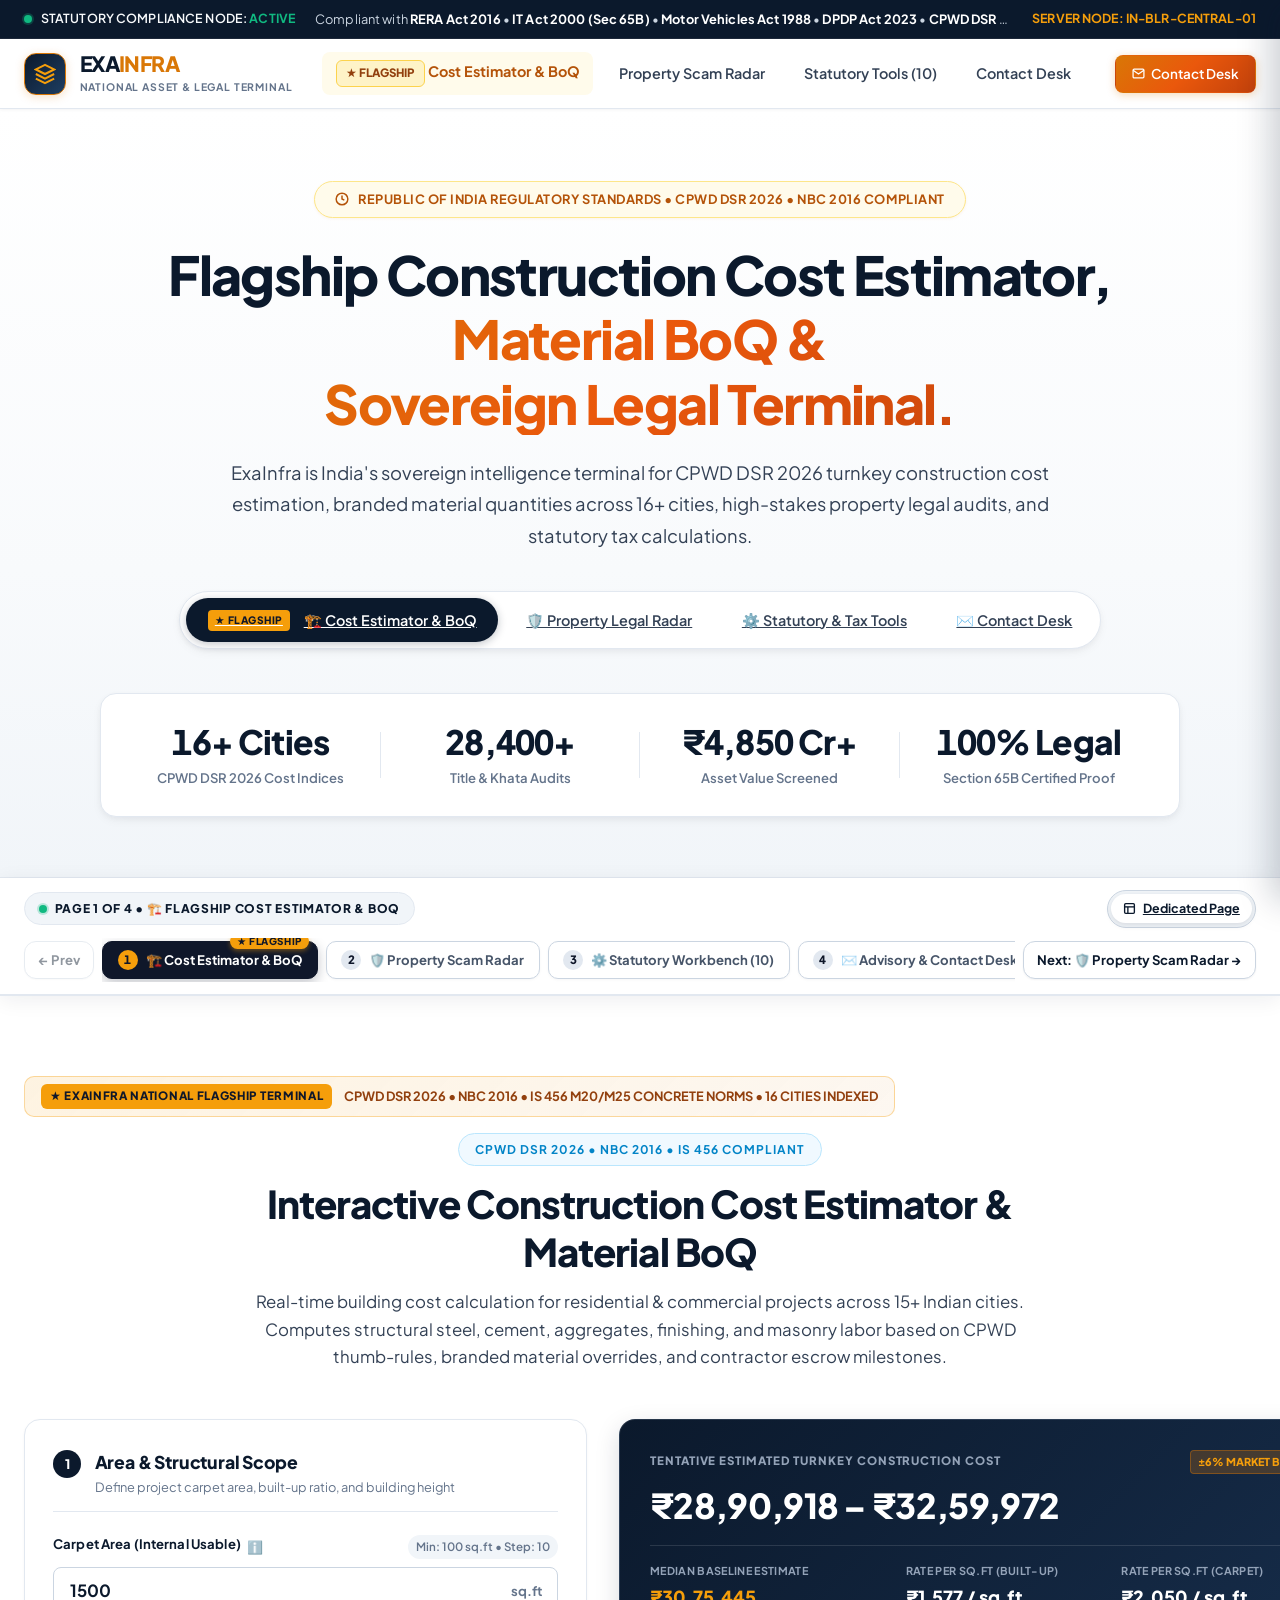
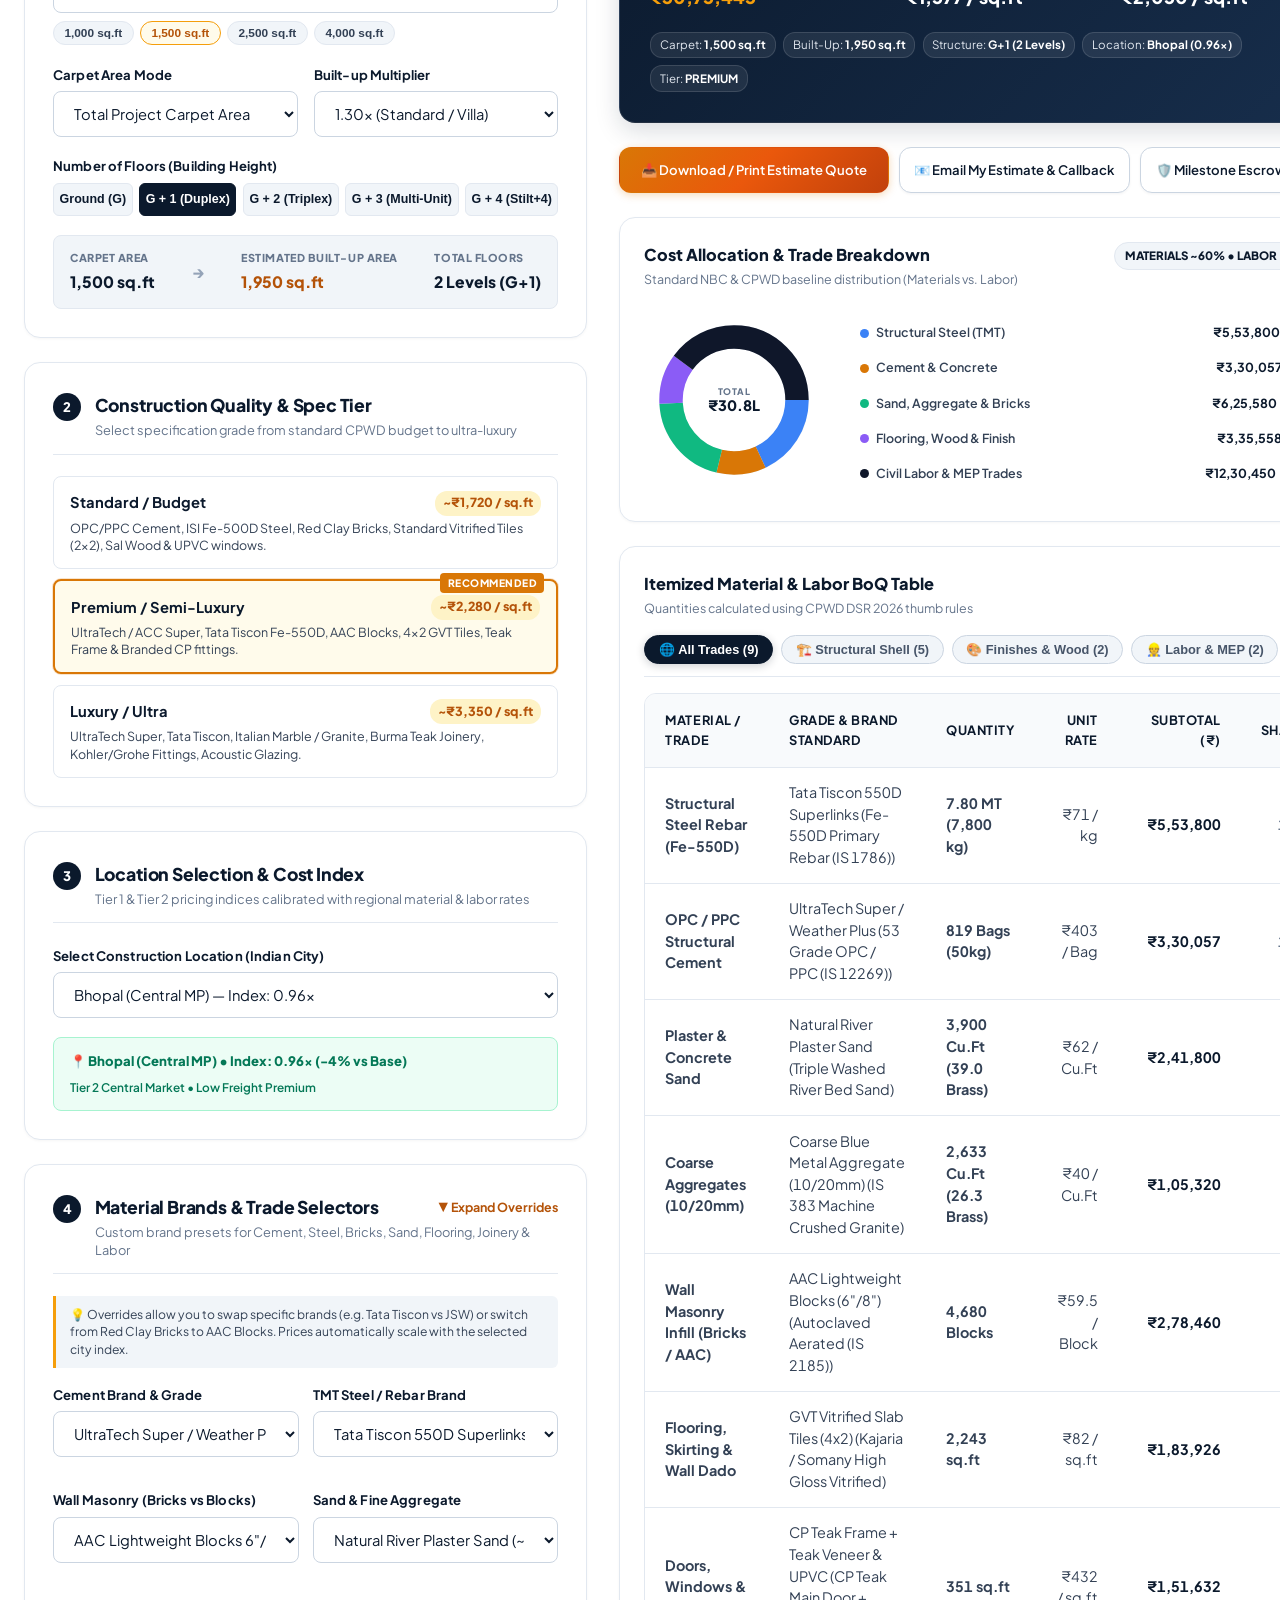
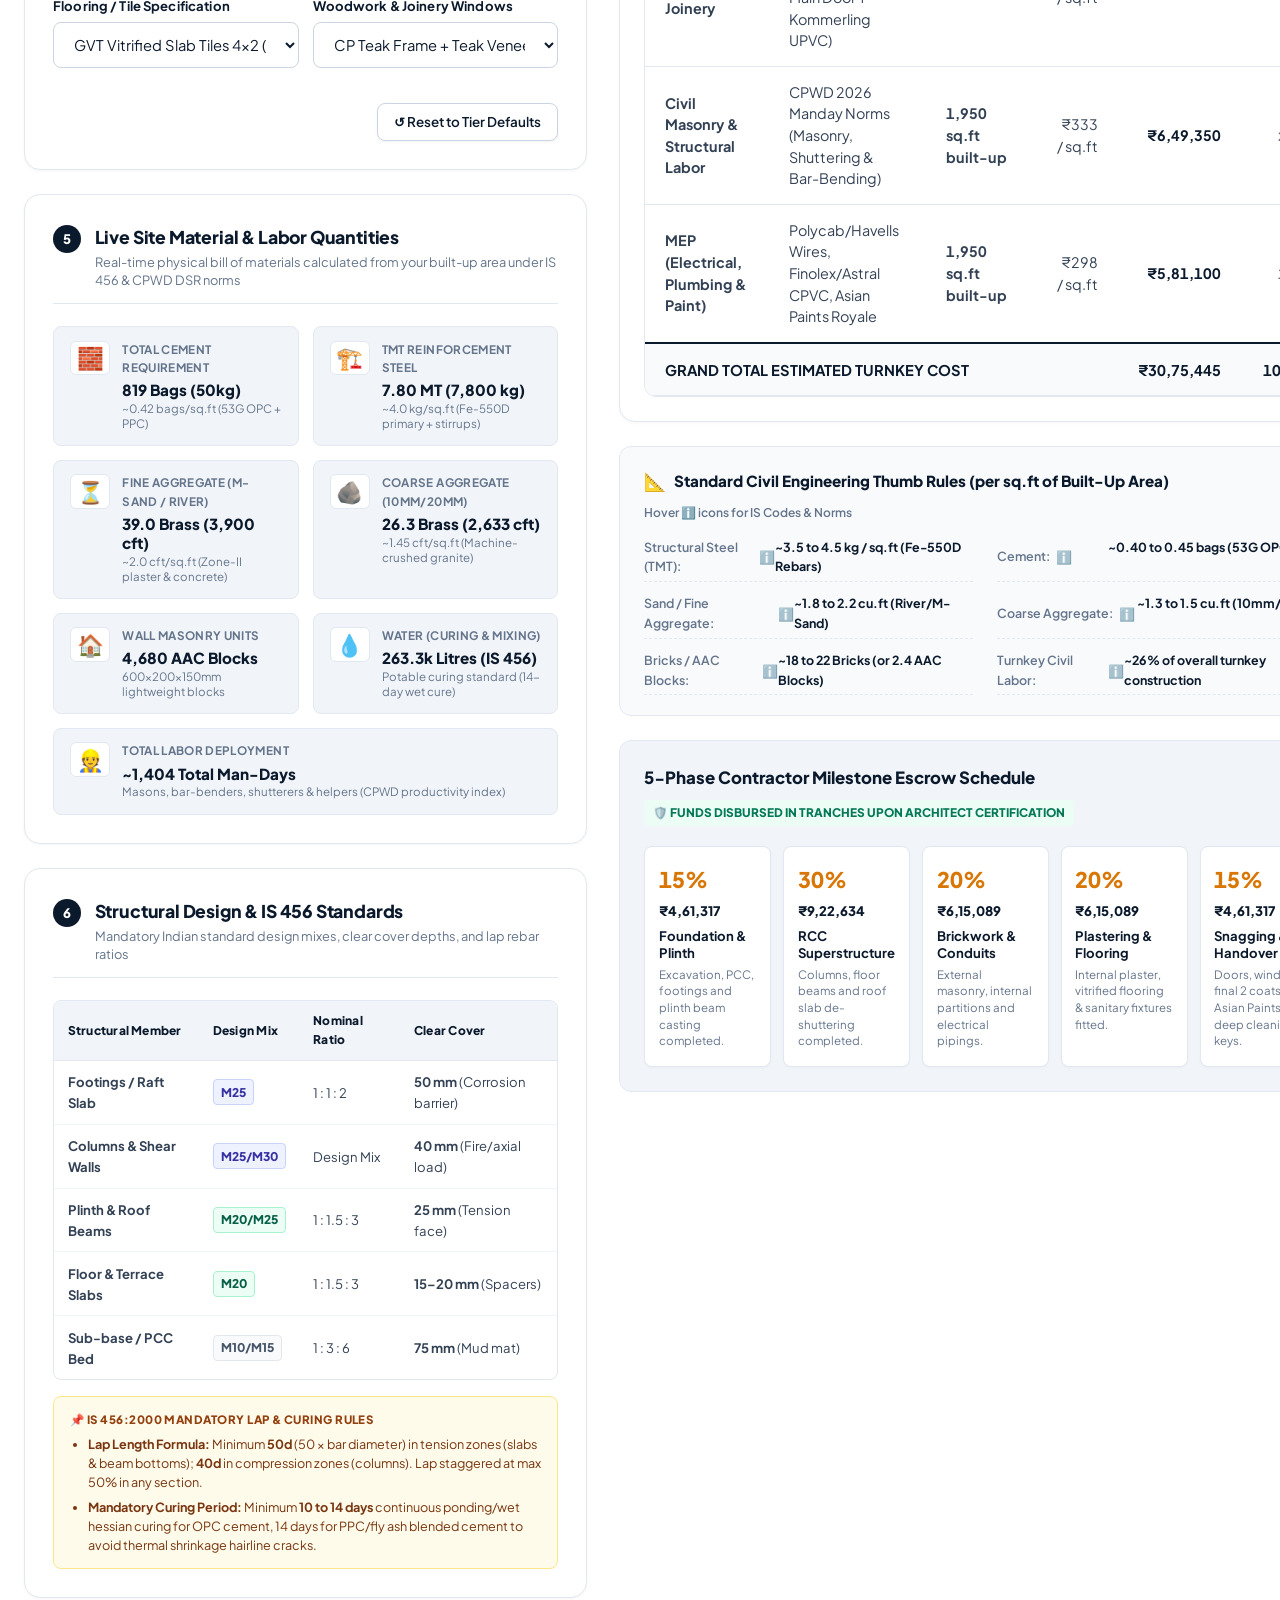
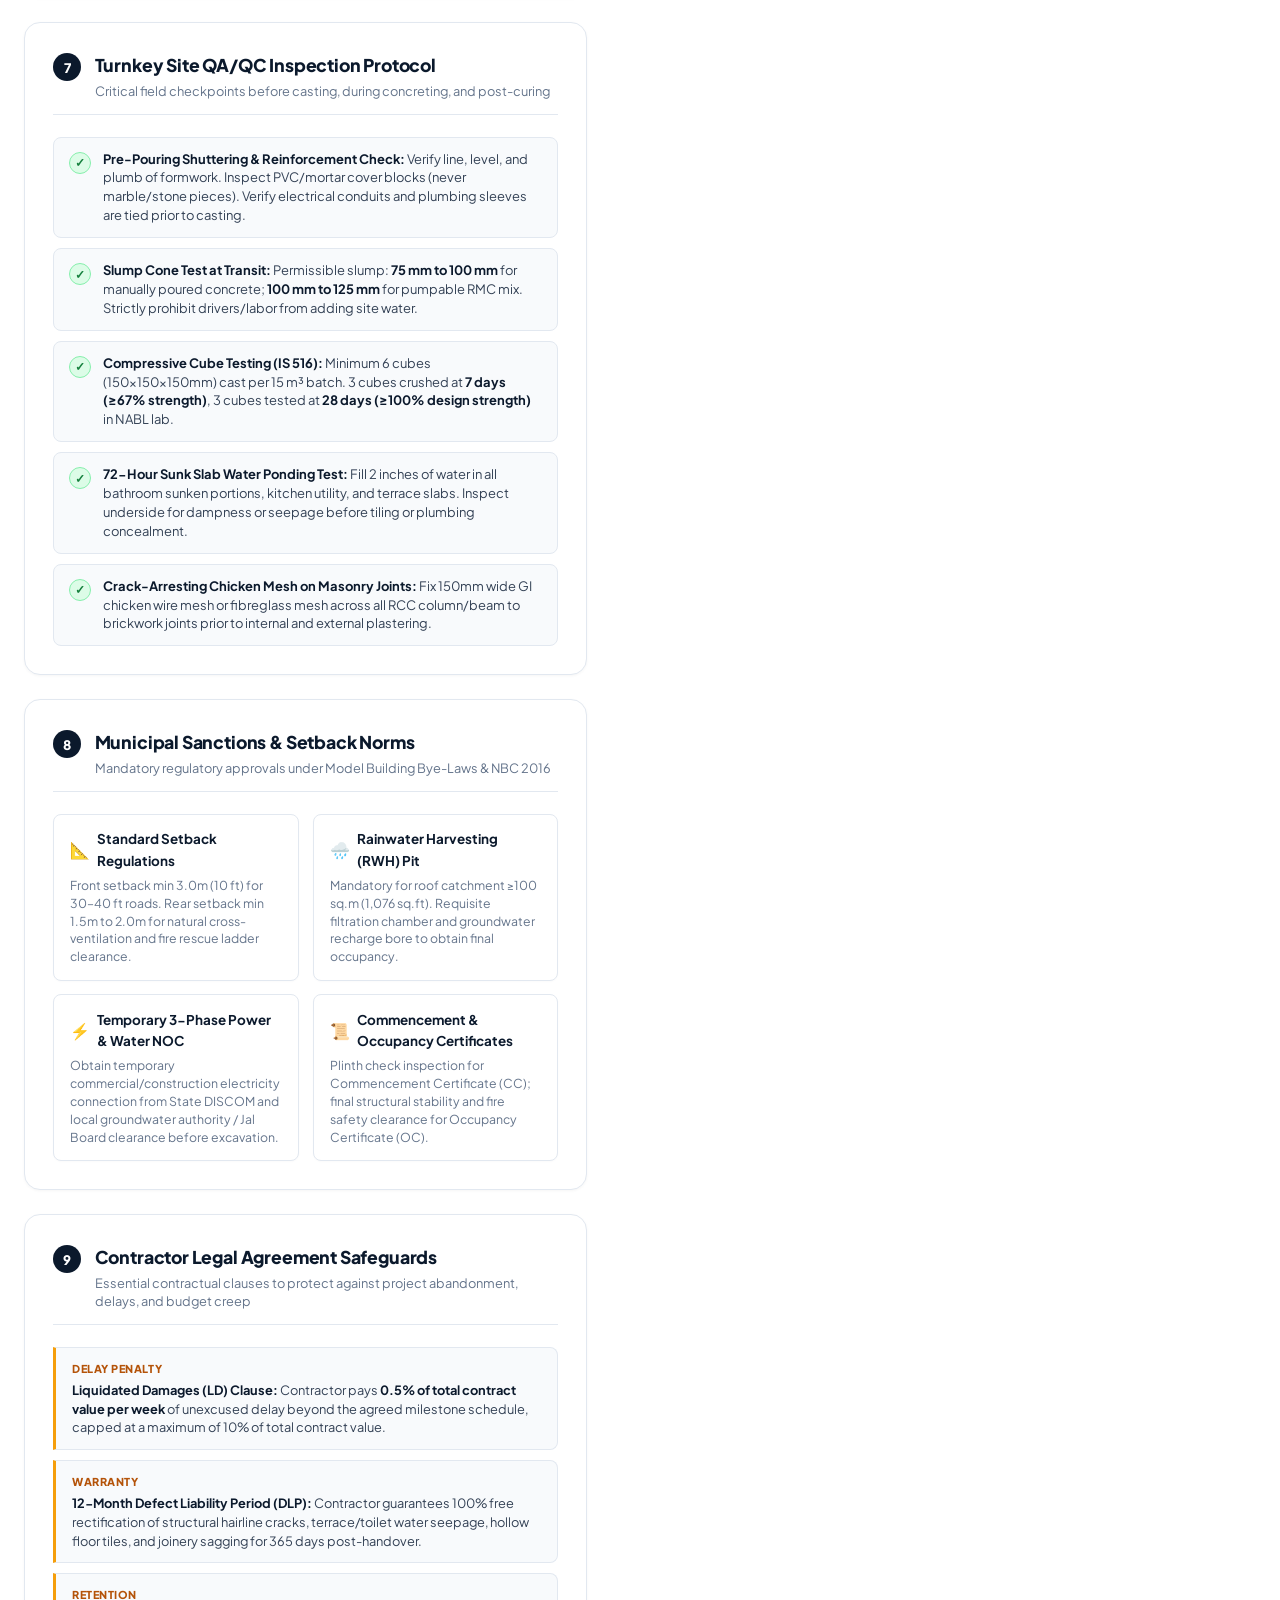
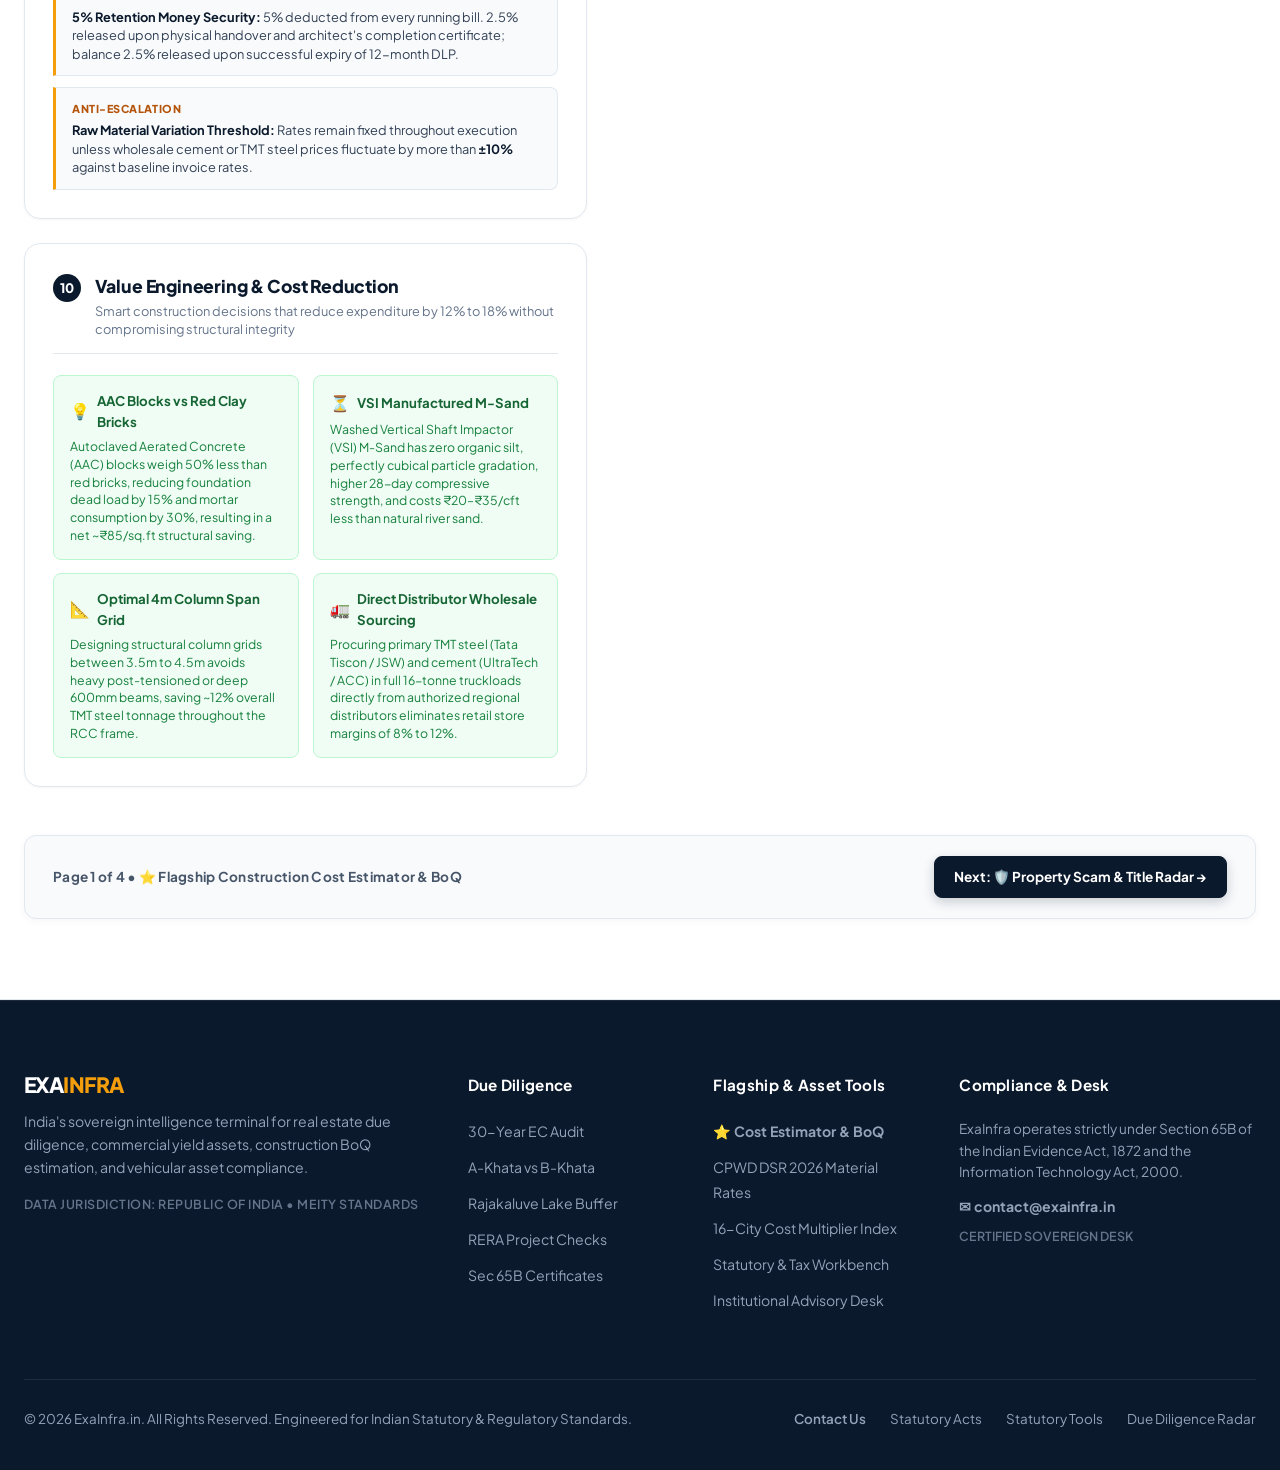
==== commit 916ccd4b: "Convert to 5-page sovereign platform, remove Regulatory Acts from top nav, add left-column engineeri" ====
--- a/index.html
+++ b/index.html
@@ -3,140 +3,15 @@
 <head>
   <meta charset="UTF-8">
   <meta name="viewport" content="width=device-width, initial-scale=1.0">
-  <title>ExaInfra.in — National Real Estate Due Diligence, Commercial Yield (CRE) & Statutory Asset Terminal | RERA & Sec 65B Compliant</title>
-  <meta name="description" content="India's sovereign intelligence terminal for 30-year EC title verification, Kaveri 2.0 & BDA Rajakaluve lake buffer checks, pre-leased CRE yield modeling, CPWD BoQ costing, location-wise municipal property tax (BBMP, BMC, MCD, GHMC, GCC, PMC), and statutory tax calculators.">
-  <meta name="keywords" content="property tax calculator location wise, bbmp property tax calculator, bmc property tax, mcd property tax uas, ghmc property tax, property legal due diligence india, a khata verification bangalore, rajakaluve lake buffer checker, commercial real estate pre-leased yield india, cpwd construction cost calculator, rera delay claim calculator, section 54 capital gains shield, sm reit calculator, far fsi calculator, section 65b certificate real estate">
-  <link rel="canonical" href="https://exainfra.in/">
-  <meta name="robots" content="index, follow, max-image-preview:large, max-snippet:-1, max-video-preview:-1">
-  <meta name="author" content="ExaInfra.in Legal & Valuation Intelligence">
-  <meta name="theme-color" content="#0B192C">
-
-  <!-- Open Graph / Facebook / LinkedIn / WhatsApp -->
-  <meta property="og:type" content="website">
-  <meta property="og:locale" content="en_IN">
-  <meta property="og:site_name" content="ExaInfra.in">
-  <meta property="og:url" content="https://exainfra.in/">
-  <meta property="og:title" content="ExaInfra.in — National Real Estate Due Diligence & Commercial Yield Terminal">
-  <meta property="og:description" content="India's sovereign intelligence terminal for 30-year EC title verification, Kaveri 2.0 & BDA Rajakaluve lake buffer checks, pre-leased CRE yield modeling, CPWD BoQ costing, location-wise municipal property tax, and statutory tax calculators.">
-  <meta property="og:image" content="https://exainfra.in/assets/og-image.jpg">
-  <meta property="og:image:width" content="1200">
-  <meta property="og:image:height" content="630">
-  <meta property="og:image:alt" content="ExaInfra National Asset and Legal Terminal">
-
-  <!-- Twitter Card -->
-  <meta name="twitter:card" content="summary_large_image">
-  <meta name="twitter:site" content="@ExaInfra">
-  <meta name="twitter:creator" content="@ExaInfra">
-  <meta name="twitter:title" content="ExaInfra.in — National Real Estate Due Diligence & Commercial Yield Terminal">
-  <meta name="twitter:description" content="India's sovereign intelligence terminal for property due diligence, location-wise municipal property tax, pre-leased CRE yields, CPWD construction BoQs, and statutory tax calculators.">
-  <meta name="twitter:image" content="https://exainfra.in/assets/og-image.jpg">
-
-  <!-- Schema.org JSON-LD Structured Data for Search Engines -->
-  <script type="application/ld+json">
-  {
-    "@context": "https://schema.org",
-    "@graph": [
-      {
-        "@type": "Organization",
-        "@id": "https://exainfra.in/#organization",
-        "name": "ExaInfra.in",
-        "legalName": "ExaInfra National Asset & Legal Terminal",
-        "url": "https://exainfra.in/",
-        "logo": "https://exainfra.in/assets/icon.png",
-        "contactPoint": {
-          "@type": "ContactPoint",
-          "email": "contact@exainfra.in",
-          "contactType": "Customer Support & Legal Advisory Desk",
-          "areaServed": "IN",
-          "availableLanguage": ["English", "Hindi", "Kannada"]
-        },
-        "address": {
-          "@type": "PostalAddress",
-          "addressLocality": "Bengaluru",
-          "addressRegion": "Karnataka",
-          "addressCountry": "IN"
-        }
-      },
-      {
-        "@type": "WebSite",
-        "@id": "https://exainfra.in/#website",
-        "url": "https://exainfra.in/",
-        "name": "ExaInfra.in",
-        "description": "National Real Estate Due Diligence, Commercial Yield & Asset Terminal",
-        "publisher": {
-          "@id": "https://exainfra.in/#organization"
-        }
-      },
-      {
-        "@type": "FAQPage",
-        "@id": "https://exainfra.in/#faq",
-        "mainEntity": [
-          {
-            "@type": "Question",
-            "name": "How does ExaInfra calculate location-wise municipal property tax in India?",
-            "acceptedAnswer": {
-              "@type": "Answer",
-              "text": "ExaInfra calculates municipal property tax across India's top metropolitan corporations using their exact statutory algorithms: BBMP Bengaluru (Unit Area Value SAS across Zones A-F with 24% statutory cesses and 5% early rebate), BMC Mumbai (Capital Value System under MMC Act 1888 with 100% general tax exemption for flats under 500 sq.ft), MCD Delhi (Unit Area System across Colony Categories A-H), GHMC Hyderabad (Annual Rental Value with 33.33% maintenance deduction), GCC Chennai (Revised Street Rate), and PMC Pune (40% PT40 residential self-occupied concession)."
-            }
-          },
-          {
-            "@type": "Question",
-            "name": "How does ExaInfra detect property legal fraud and demolition risks in India?",
-            "acceptedAnswer": {
-              "@type": "Answer",
-              "text": "ExaInfra cross-references Sub-Registrar 30-year Encumbrance Certificates (Form 15/16), BBMP A-Khata vs B-Khata revenue extracts, BDA Master Plan 2031 land zoning, and National Green Tribunal (NGT) 50m Rajakaluve drain buffer boundaries to generate instant scam risk audit scores."
-            }
-          },
-          {
-            "@type": "Question",
-            "name": "What is a Section 65B Electronic Evidence Certificate for property title?",
-            "acceptedAnswer": {
-              "@type": "Answer",
-              "text": "Under Section 65B of the Indian Evidence Act, 1872 and the Information Technology Act 2000, computer-generated land record evidence requires cryptographic verification to be admissible in Indian courts. ExaInfra produces cryptographic hash certificates verifying land records."
-            }
-          },
-          {
-            "@type": "Question",
-            "name": "How is Commercial Real Estate (CRE) pre-leased yield modeled on ExaInfra?",
-            "acceptedAnswer": {
-              "@type": "Answer",
-              "text": "ExaInfra models pre-leased Grade-A office and bank assets by calculating pre-tax cap rates (8.8% to 10.4%), compounding annual lease escalations (4-5%), lock-in tenures, and Section 24 standard 30% tax deductions."
-            }
-          },
-          {
-            "@type": "Question",
-            "name": "How does ExaInfra compute CPWD-compliant construction cost BoQs?",
-            "acceptedAnswer": {
-              "@type": "Answer",
-              "text": "ExaInfra utilizes Central Public Works Department (CPWD) Delhi Schedule of Rates (DSR 2026) and National Building Code (NBC 2016) benchmarks to quantify excavation, steel reinforcement, M25 concrete, blockwork, and milestone escrow tranche schedules."
-            }
-          },
-          {
-            "@type": "Question",
-            "name": "How do I contact the ExaInfra legal and asset valuation desk?",
-            "acceptedAnswer": {
-              "@type": "Answer",
-              "text": "You can reach the ExaInfra advisory desk directly by sending an inquiry to contact@exainfra.in or using the online statutory inquiry portal with an average 2-hour response SLA."
-            }
-          }
-        ]
-      }
-    ]
-  }
-  </script>
-
-  <meta http-equiv="Content-Security-Policy" content="default-src 'self'; script-src 'self' 'unsafe-inline'; style-src 'self' 'unsafe-inline' https://fonts.googleapis.com; font-src 'self' https://fonts.gstatic.com data:; img-src 'self' data: https: blob:; connect-src 'self'; frame-ancestors 'none'; base-uri 'self'; form-action 'self';">
-  <meta http-equiv="X-Content-Type-Options" content="nosniff">
-  <meta name="referrer" content="strict-origin-when-cross-origin">
-  <meta http-equiv="Permissions-Policy" content="camera=(), microphone=(), geolocation=(), payment=(), usb=()">
+  <title>ExaInfra.in — Flagship Construction Cost Estimator & Material BoQ Terminal | CPWD DSR 2026</title>
+  <meta name="description" content="India's sovereign intelligence terminal for CPWD DSR 2026 turnkey construction cost estimation, branded material quantities across 16+ cities, and contractor milestone escrow.">
   <link rel="preconnect" href="https://fonts.googleapis.com">
   <link rel="preconnect" href="https://fonts.gstatic.com" crossorigin>
-  <link href="https://fonts.googleapis.com/css2?family=Inter:wght@400;500;600;700&family=Plus+Jakarta+Sans:wght@400;500;600;700;800&family=JetBrains+Mono:wght@500;700&display=swap" rel="stylesheet">
+  <link href="https://fonts.googleapis.com/css2?family=Plus+Jakarta+Sans:wght@400;500;600;700;800&family=JetBrains+Mono:wght@400;500;600;700&display=swap" rel="stylesheet">
   <link rel="stylesheet" href="style.css">
 </head>
-<body>
-
-  <!-- Top National Statutory Ticker Bar -->
+<body class="sovereign-theme">
+  <!-- National Statutory Compliance Ticker -->
   <div class="national-ticker-bar">
     <div class="container ticker-inner">
       <div class="compliance-status-pill">
@@ -155,7 +30,7 @@
   <!-- Main Navigation Header -->
   <header class="navbar-terminal" id="mainNavbar">
     <div class="container nav-container">
-      <a href="#" class="brand-wrap">
+      <a href="index.html" class="brand-wrap">
         <div class="brand-emblem">
           <svg width="22" height="22" viewBox="0 0 24 24" fill="none" stroke="currentColor" stroke-width="2.2">
             <path d="M12 2L2 7l10 5 10-5-10-5z"></path>
@@ -169,16 +44,16 @@
         </div>
       </a>
 
-      <!-- Desktop Nav Menu -->
+      <!-- Desktop Nav Menu (Regulatory Acts REMOVED from top menu) -->
       <nav class="nav-menu">
-        <a href="#legal-radar" class="nav-link active">Property Scam Radar</a>
-        <a href="#cre-terminal" class="nav-link">CRE Yield Terminal</a>
-        <a href="#build-boq" class="nav-link">Construction BoQ</a>
-        <a href="#statutory-tools" class="nav-link">Statutory Tools</a>
+        <a href="index.html" class="nav-link active"><span class="flagship-badge-inline">★ FLAGSHIP</span> Cost Estimator &amp; BoQ</a>
+        <a href="property-radar.html" class="nav-link ">Property Scam Radar</a>
+        <a href="statutory-tools.html" class="nav-link ">Statutory Tools (10)</a>
+        <a href="contact.html" class="nav-link ">Contact Desk</a>
       </nav>
 
       <div class="nav-actions">
-        <a href="#contact" class="btn btn-primary btn-sm nav-contact-btn">
+        <a href="contact.html" class="btn btn-primary btn-sm nav-contact-btn">
           <svg width="13" height="13" viewBox="0 0 24 24" fill="none" stroke="currentColor" stroke-width="2.3"><path d="M4 4h16c1.1 0 2 .9 2 2v12c0 1.1-.9 2-2 2H4c-1.1 0-2-.9-2-2V6c0-1.1.9-2 2-2z"></path><polyline points="22,6 12,13 2,6"></polyline></svg>
           <span>Contact Desk</span>
         </a>
@@ -201,2030 +76,1019 @@
       <button class="mobile-close-btn" id="btnMobileClose" aria-label="Close Mobile Menu">&times;</button>
     </div>
     <div class="mobile-nav-links">
-      <a href="#legal-radar" class="mobile-link" onclick="closeMobileNav()">🛡️ Property Scam Radar</a>
-      <a href="#cre-terminal" class="mobile-link" onclick="closeMobileNav()">🏢 CRE Yield Terminal</a>
-      <a href="#build-boq" class="mobile-link" onclick="closeMobileNav()">🏗️ Construction BoQ</a>
-      <a href="#statutory-tools" class="mobile-link" onclick="closeMobileNav()">⚙️ Statutory & Tax Tools</a>
-      <a href="#contact" class="mobile-link" onclick="closeMobileNav()">✉️ Contact Legal & Valuation Desk</a>
+      <a href="index.html" class="mobile-link active">⭐ Flagship: Cost Estimator &amp; BoQ</a>
+      <a href="property-radar.html" class="mobile-link ">🛡️ Property Scam Radar</a>
+      <a href="statutory-tools.html" class="mobile-link ">⚙️ Statutory &amp; Tax Tools</a>
+      <a href="contact.html" class="mobile-link ">✉️ Advisory &amp; Contact Desk</a>
     </div>
     <div style="margin-top: 1.5rem;">
-      <a href="#contact" class="btn btn-primary btn-full" onclick="closeMobileNav()">
+      <a href="contact.html" class="btn btn-primary btn-full" onclick="closeMobileNav()">
         <span>✉️ Contact Legal Desk</span>
       </a>
     </div>
   </div>
-
-  <!-- Hero Section: Institutional Sovereign Asset Terminal -->
+  <!-- Hero Section -->
   <section class="hero-terminal">
     <div class="container">
       <div class="hero-seal-badge">
         <svg width="14" height="14" viewBox="0 0 24 24" fill="none" stroke="currentColor" stroke-width="2.5"><circle cx="12" cy="12" r="10"></circle><path d="M12 6v6l4 2"></path></svg>
-        <span>REPUBLIC OF INDIA REGULATORY STANDARDS & IT ACT 2000 ADMISSIBLE</span>
+        <span>REPUBLIC OF INDIA REGULATORY STANDARDS &bull; CPWD DSR 2026 &bull; NBC 2016 COMPLIANT</span>
       </div>
 
       <h1 class="hero-headline">
-        National Real Estate Due Diligence,<br>
-        <span class="highlight-saffron">Commercial Yield & Asset Compliance Terminal.</span>
+        Flagship Construction Cost Estimator,<br><span class="highlight-saffron">Material BoQ & Sovereign Legal Terminal.</span>
       </h1>
 
       <p class="hero-description">
-        ExaInfra is India's sovereign-standard intelligence engine for high-stakes property legal audits, commercial real estate (CRE) pre-leased yield modeling, CPWD-compliant construction cost BoQs, and statutory tax and stamp duty calculators.
+        ExaInfra is India's sovereign intelligence terminal for CPWD DSR 2026 turnkey construction cost estimation, branded material quantities across 16+ cities, high-stakes property legal audits, and statutory tax calculations.
       </p>
 
-      <!-- 4 Sovereign Pillars Interactive Tab Switcher in Hero -->
+      <!-- Multi-Page Pillar Nav -->
       <div class="hero-pillars-nav">
-        <button class="pillar-tab-btn active" data-pillar="radar" onclick="scrollToSection('legal-radar')">
+        <a href="index.html" class="pillar-tab-btn active">
+          <span class="pillar-flagship-pill">★ FLAGSHIP</span>
+          <span>🏗️ Cost Estimator &amp; BoQ</span>
+        </a>
+        <a href="property-radar.html" class="pillar-tab-btn ">
           <span>🛡️ Property Legal Radar</span>
-        </button>
-        <button class="pillar-tab-btn" data-pillar="cre" onclick="scrollToSection('cre-terminal')">
-          <span>🏢 CRE Yield Terminal</span>
-        </button>
-        <button class="pillar-tab-btn" data-pillar="boq" onclick="scrollToSection('build-boq')">
-          <span>🏗️ Construction BoQ</span>
-        </button>
-        <button class="pillar-tab-btn" data-pillar="tools" onclick="scrollToSection('statutory-tools')">
-          <span>⚙️ Statutory & Tax Tools</span>
-        </button>
-      </div>
-
-      <!-- Hero Live Metric Bar -->
+        </a>
+        <a href="statutory-tools.html" class="pillar-tab-btn ">
+          <span>⚙️ Statutory &amp; Tax Tools</span>
+        </a>
+        <a href="contact.html" class="pillar-tab-btn ">
+          <span>✉️ Contact Desk</span>
+        </a>
+      </div>
+
+      <!-- Hero Metric Bar -->
       <div class="hero-metric-bar">
+        <div class="metric-cell">
+          <div class="metric-val">16+ Cities</div>
+          <div class="metric-lbl">CPWD DSR 2026 Cost Indices</div>
+        </div>
+        <div class="metric-cell">
+          <div class="metric-val">28,400+</div>
+          <div class="metric-lbl">Title & Khata Audits</div>
+        </div>
         <div class="metric-cell">
           <div class="metric-val">₹4,850 Cr+</div>
           <div class="metric-lbl">Asset Value Screened</div>
         </div>
         <div class="metric-cell">
-          <div class="metric-val">28,400+</div>
-          <div class="metric-lbl">Title & Khata Audits</div>
-        </div>
-        <div class="metric-cell">
-          <div class="metric-val">8.8% - 10.4%</div>
-          <div class="metric-lbl">Pre-Leased CRE Cap Rates</div>
-        </div>
-        <div class="metric-cell">
           <div class="metric-val">100% Legal</div>
           <div class="metric-lbl">Section 65B Certified Proof</div>
         </div>
       </div>
     </div>
   </section>
-
   <!-- ====================================================================
-       PILLAR 1: Property Due Diligence & Scam Risk Radar
+       TERMINAL MULTI-PAGE DECK NAVIGATION BAR
        ==================================================================== -->
-  <section class="radar-section" id="legal-radar">
+  <div class="terminal-pager-bar" id="terminalPagerBar">
+    <div class="container pager-container">
+      <div class="pager-header-wrap">
+        <div class="pager-status-badge">
+          <span class="live-pulse-dot"></span>
+          <span id="pagerActiveLabel">PAGE 1 OF 4 &bull; 🏗️ FLAGSHIP COST ESTIMATOR &amp; BOQ</span>
+        </div>
+        <div class="pager-view-mode-toggle">
+          <a href="#" class="view-mode-btn active">
+            <svg width="13" height="13" viewBox="0 0 24 24" fill="none" stroke="currentColor" stroke-width="2.5"><rect x="3" y="3" width="18" height="18" rx="2" ry="2"></rect><line x1="3" y1="9" x2="21" y2="9"></line><line x1="9" y1="21" x2="9" y2="9"></line></svg>
+            <span>Dedicated Page</span>
+          </a>
+        </div>
+      </div>
+
+      <div class="pager-nav-pills-row">
+        <a href="#" class="pager-nav-arrow" id="pagerPrevBtn" aria-label="Previous Page" style="opacity:0.45; pointer-events:none;">
+          &larr; Prev
+        </a>
+
+        <div class="pager-pills-list" role="tablist">
+          <a href="index.html" class="pager-pill active" data-page="1">
+            <span class="pager-pill-flagship">★ FLAGSHIP</span>
+            <span class="pager-pill-num">1</span>
+            <span class="pager-pill-title">🏗️ Cost Estimator &amp; BoQ</span>
+          </a>
+          <a href="property-radar.html" class="pager-pill " data-page="2">
+            <span class="pager-pill-num">2</span>
+            <span class="pager-pill-title">🛡️ Property Scam Radar</span>
+          </a>
+          <a href="statutory-tools.html" class="pager-pill " data-page="3">
+            <span class="pager-pill-num">3</span>
+            <span class="pager-pill-title">⚙️ Statutory Workbench (10)</span>
+          </a>
+          <a href="contact.html" class="pager-pill " data-page="4">
+            <span class="pager-pill-num">4</span>
+            <span class="pager-pill-title">✉️ Advisory &amp; Contact Desk</span>
+          </a>
+        </div>
+
+        <a href="property-radar.html" class="pager-nav-arrow" id="pagerNextBtn" aria-label="Next Page" >
+          Next: 🛡️ Property Scam Radar &rarr;
+        </a>
+      </div>
+    </div>
+  </div>
+  <section class="boq-section terminal-page active" id="build-boq" data-page-index="1">
     <div class="container">
+      <!-- Flagship Ribbon Banner -->
+      <div class="flagship-hero-ribbon">
+        <div class="flagship-ribbon-badge">★ EXAINFRA NATIONAL FLAGSHIP TERMINAL</div>
+        <div class="flagship-ribbon-sub">CPWD DSR 2026 &bull; NBC 2016 &bull; IS 456 M20/M25 CONCRETE NORMS &bull; 16 CITIES INDEXED</div>
+      </div>
+      <!-- Formal Printable Header (Visible only when Printing/PDF export) -->
+      <div class="cce-print-header">
+        <div style="display:flex; justify-content:space-between; align-items:flex-start; border-bottom:2px solid #0B192C; padding-bottom:1rem; margin-bottom:1.25rem;">
+          <div>
+            <div style="font-size:1.4rem; font-weight:800; color:#0B192C; letter-spacing:-0.02em;">EXAINFRA.IN — NATIONAL CONSTRUCTION INTELLIGENCE TERMINAL</div>
+            <div style="font-size:0.85rem; color:#475569; margin-top:0.2rem;">Official Construction Cost Estimate &amp; Bill of Quantities (BoQ) • CPWD DSR 2026 &amp; NBC 2016 Compliant</div>
+          </div>
+          <div style="text-align:right;">
+            <div style="font-size:0.85rem; font-weight:700; color:#D97706;" id="printQuoteId">EXA-EST-2026-8942</div>
+            <div style="font-size:0.75rem; color:#64748B;" id="printQuoteDate">Date: 25 Oct 2026</div>
+          </div>
+        </div>
+      </div>
+
       <div class="section-header-block">
-        <span class="section-tag">LEGAL INTELLIGENCE ENGINE</span>
-        <h2 class="section-title">Property Due Diligence & Scam Risk Radar</h2>
+        <span class="section-tag">CPWD DSR 2026 • NBC 2016 • IS 456 COMPLIANT</span>
+        <h2 class="section-title">Interactive Construction Cost Estimator &amp; Material BoQ</h2>
         <p class="section-desc">
-          Detect land scams, A/B-Khata fraud, 50m Rajakaluve lake buffer encroachment, 30-year encumbrances, and RERA builder insolvency before transferring advance funds.
+          Real-time building cost calculation for residential &amp; commercial projects across 15+ Indian cities. Computes structural steel, cement, aggregates, finishing, and masonry labor based on CPWD thumb-rules, branded material overrides, and contractor escrow milestones.
         </p>
       </div>
 
-      <div class="radar-terminal-card">
-        <!-- Search & Query Form -->
-        <form id="formPropertyRadar" class="radar-search-box">
-          <div class="form-field-radar">
-            <label for="radarPropType">Property Asset Class</label>
-            <select id="radarPropType" class="form-control-terminal">
-              <option value="Apartment / Flat" selected>Apartment / High-Rise Flat</option>
-              <option value="Gated Villa">Gated Community Villa</option>
-              <option value="Agricultural Land">Agricultural Land Plot</option>
-              <option value="Commercial Plot">Commercial Commercial Plot</option>
-            </select>
-          </div>
-
-          <div class="form-field-radar">
-            <label for="radarCity">Jurisdiction / Authority</label>
-            <select id="radarCity" class="form-control-terminal">
-              <option value="Bengaluru (BBMP / BDA / BMRDA)" selected>Bengaluru (BBMP / BDA)</option>
-              <option value="Mumbai (BMC / MMRDA)">Mumbai (BMC / MMRDA)</option>
-              <option value="Delhi-NCR (DDA / RERA)">Delhi-NCR (DDA / RERA)</option>
-              <option value="Hyderabad (GHMC / HMDA)">Hyderabad (GHMC / HMDA)</option>
-              <option value="Pune (PMC / PMRDA)">Pune (PMC / PMRDA)</option>
-            </select>
-          </div>
-
-          <div class="form-field-radar">
-            <label for="radarIdentifier">Survey No / Khata / RERA Project Name</label>
-            <input type="text" id="radarIdentifier" class="form-control-terminal" value="Prestige Falcon City, Sy No 84, Kanakapura" placeholder="e.g. Sy No 142/2, Khata 890 or Project Name" autocomplete="off" autocorrect="off" autocapitalize="words" spellcheck="false" maxlength="120" required>
-          </div>
-
-          <div class="form-field-radar">
-            <button type="submit" class="btn btn-primary" id="btnExecuteRadarAudit">
-              <svg width="15" height="15" viewBox="0 0 24 24" fill="none" stroke="currentColor" stroke-width="2.5"><circle cx="11" cy="11" r="8"></circle><line x1="21" y1="21" x2="16.65" y2="16.65"></line></svg>
-              <span>Scan Title & Demolition Risk</span>
-            </button>
-          </div>
-        </form>
-
-        <!-- Sample Quick-Load Chips -->
-        <div class="sample-queries-row">
-          <span class="sample-query-label">Try Realistic Scenarios:</span>
-          <button type="button" class="sample-query-chip" onclick="loadRadarSample('safe')">
-            ✓ Sobha Silicon Oasis (Clear A-Khata & Nil Encumbrance)
-          </button>
-          <button type="button" class="sample-query-chip" onclick="loadRadarSample('danger')">
-            ⚠ Lakeview Enclave, Varthur (Demolition Risk - 50m Rajakaluve Encroachment)
-          </button>
-          <button type="button" class="sample-query-chip" onclick="loadRadarSample('warning')">
-            ⚡ Green Acres Farm (Form 15 Multiple Mortgage Encumbrance)
-          </button>
-        </div>
-
-        <!-- Live Audit Results Interface -->
-        <div class="radar-results-grid" id="radarResultsContainer">
-          <!-- Left: Risk Gauge -->
-          <div class="gauge-card">
-            <div class="risk-dial safe" id="radarDialGauge">
-              <span class="dial-score" id="radarScoreText">94</span>
-              <span class="dial-lbl" id="radarScoreLbl">TITLE HEALTH</span>
-            </div>
-            <h3 class="risk-verdict-title text-green" id="radarVerdictTitle" style="color:var(--emerald-600);">A-GRADE CLEAN TITLE</h3>
-            <p style="font-size:0.85rem; color:var(--text-muted); line-height:1.4;" id="radarVerdictSub">
-              Nil encumbrance registered under Sub-Registrar records. Clear BBMP A-Khata with approved BDA building plan.
-            </p>
-            <button type="button" class="btn btn-secondary btn-sm" id="btnOpenTitleCertModal" style="margin-top:1.25rem;">
-              <svg width="13" height="13" viewBox="0 0 24 24" fill="none" stroke="currentColor" stroke-width="2"><path d="M14 2H6a2 2 0 0 0-2 2v16a2 2 0 0 0 2 2h12a2 2 0 0 0 2-2V8z"></path><polyline points="14 2 14 8 20 8"></polyline></svg>
-              <span>View Sec 65B Certificate</span>
-            </button>
-          </div>
-
-          <!-- Right: 5-Point Statutory Matrix -->
-          <div class="matrix-container" id="radarMatrixContainer">
-            <!-- Row 1 -->
-            <div class="matrix-row">
-              <div class="matrix-info">
-                <h4>1. Master Plan 2031 Land-Use Zoning</h4>
-                <p>Checked against BDA Comprehensive Development Plan (CDP) GIS mapping.</p>
-              </div>
-              <span class="status-badge pass" id="statZoning">✓ Yellow Residential Zone</span>
-            </div>
-
-            <!-- Row 2 -->
-            <div class="matrix-row">
-              <div class="matrix-info">
-                <h4>2. Khata Classification & Revenue Legality</h4>
-                <p>Karnataka Land Revenue Act (Section 95A Conversion & E-Khata issuance).</p>
-              </div>
-              <span class="status-badge pass" id="statKhata">✓ Validated BBMP A-Khata</span>
-            </div>
-
-            <!-- Row 3 -->
-            <div class="matrix-row">
-              <div class="matrix-info">
-                <h4>3. 30-Year Encumbrance Audit (EC 1996-2026)</h4>
-                <p>Kaveri 2.0 Sub-Registrar mortgage, court attachment & sale lien index.</p>
-              </div>
-              <span class="status-badge pass" id="statEc">✓ Form 16 (Nil Encumbrance)</span>
-            </div>
-
-            <!-- Row 4 -->
-            <div class="matrix-row">
-              <div class="matrix-info">
-                <h4>4. NGT Rajakaluve (Stormwater) & Lake Buffer Check</h4>
-                <p>National Green Tribunal mandate: 50m Primary drain, 25m Secondary drain.</p>
-              </div>
-              <span class="status-badge pass" id="statBuffer">✓ Zero Encroachment (Safe)</span>
-            </div>
-
-            <!-- Row 5 -->
-            <div class="matrix-row">
-              <div class="matrix-info">
-                <h4>5. RERA Registration & NCLT Insolvency Radar</h4>
-                <p>Cross-referenced with Karnataka RERA project tribunal orders & IBC defaults.</p>
-              </div>
-              <span class="status-badge pass" id="statRera">✓ RERA PRM/KA/RERA/1251 (Active)</span>
-            </div>
-          </div>
-        </div>
-      </div>
-    </div>
-  </section>
-
-  <!-- ====================================================================
-       PILLAR 2: Commercial Real Estate (CRE) & Pre-Leased Yield Terminal
-       ==================================================================== -->
-  <section class="cre-section" id="cre-terminal">
-    <div class="container">
-      <div class="section-header-block">
-        <span class="section-tag">INSTITUTIONAL GRADE YIELD ENGINE</span>
-        <h2 class="section-title">Commercial Real Estate (CRE) Pre-Leased Terminal</h2>
-        <p class="section-desc">
-          Institutional investment analysis for pre-leased bank branches, grade-A tech parks, and logistics warehouses with 8.5% to 10.4% gross yields and long lock-in covenants.
-        </p>
-      </div>
-
-      <!-- 3 Verified Institutional Commercial Assets -->
-      <div class="cre-assets-grid">
-        <!-- Asset 1: Bank Branch -->
-        <div class="cre-card">
-          <div class="cre-card-header">
-            <div>
-              <span class="cre-tenant-pill">AAA COVENANT &bull; BANK LEASE</span>
-              <h3 class="cre-asset-title">HDFC Bank Retail Branch</h3>
-              <div class="cre-location">
-                <svg width="12" height="12" viewBox="0 0 24 24" fill="none" stroke="currentColor" stroke-width="2"><path d="M21 10c0 7-9 13-9 13s-9-6-9-13a9 9 0 0 1 18 0z"></path></svg>
-                <span>100ft Road, Indiranagar, Bengaluru</span>
-              </div>
-            </div>
-          </div>
-
-          <div class="cre-card-body">
-            <div class="cre-metrics-strip">
-              <div class="cre-spec-item">
-                <span>GROSS YIELD</span>
-                <strong style="color:var(--emerald-600);">8.8% p.a.</strong>
-              </div>
-              <div class="cre-spec-item">
-                <span>MONTHLY RENT</span>
-                <strong>₹3,55,000</strong>
-              </div>
-              <div class="cre-spec-item">
-                <span>TOTAL ASSET COST</span>
-                <strong style="color:var(--saffron-600);">₹4.85 Cr</strong>
-              </div>
-              <div class="cre-spec-item">
-                <span>LEASE TENURE</span>
-                <strong>9 Yrs (6-Yr Lock-in)</strong>
-              </div>
-            </div>
-
-            <div class="cre-covenant-tag">
-              <svg width="14" height="14" viewBox="0 0 24 24" fill="none" stroke="currentColor" stroke-width="2.5"><polyline points="20 6 9 17 4 12"></polyline></svg>
-              <span>15% Escalation Every 3 Years &bull; Security Deposit ₹21.3 L</span>
-            </div>
-
-            <button type="button" class="btn btn-secondary btn-full btn-sm" onclick="openCreDossierModal('hdfc')">
-              <span>View Investment Memorandum (IM) &rarr;</span>
-            </button>
-          </div>
-        </div>
-
-        <!-- Asset 2: Tech Park IT Office -->
-        <div class="cre-card">
-          <div class="cre-card-header">
-            <div>
-              <span class="cre-tenant-pill" style="color:var(--blue-sky); border-color:var(--blue-sky); background:var(--blue-light);">FORTUNE 500 US TECH</span>
-              <h3 class="cre-asset-title">Grade-A IT Park Office</h3>
-              <div class="cre-location">
-                <svg width="12" height="12" viewBox="0 0 24 24" fill="none" stroke="currentColor" stroke-width="2"><path d="M21 10c0 7-9 13-9 13s-9-6-9-13a9 9 0 0 1 18 0z"></path></svg>
-                <span>Outer Ring Road (ORR), Bellandur, Bengaluru</span>
-              </div>
-            </div>
-          </div>
-
-          <div class="cre-card-body">
-            <div class="cre-metrics-strip">
-              <div class="cre-spec-item">
-                <span>GROSS YIELD</span>
-                <strong style="color:var(--emerald-600);">9.4% p.a.</strong>
-              </div>
-              <div class="cre-spec-item">
-                <span>MONTHLY RENT</span>
-                <strong>₹9,80,000</strong>
-              </div>
-              <div class="cre-spec-item">
-                <span>TOTAL ASSET COST</span>
-                <strong style="color:var(--saffron-600);">₹12.50 Cr</strong>
-              </div>
-              <div class="cre-spec-item">
-                <span>LEASE TENURE</span>
-                <strong>5 Yrs (3-Yr Lock-in)</strong>
-              </div>
-            </div>
-
-            <div class="cre-covenant-tag">
-              <svg width="14" height="14" viewBox="0 0 24 24" fill="none" stroke="currentColor" stroke-width="2.5"><polyline points="20 6 9 17 4 12"></polyline></svg>
-              <span>10,500 sq.ft Furnished &bull; 6-Month Security Deposit Held</span>
-            </div>
-
-            <button type="button" class="btn btn-secondary btn-full btn-sm" onclick="openCreDossierModal('techpark')">
-              <span>View Investment Memorandum (IM) &rarr;</span>
-            </button>
-          </div>
-        </div>
-
-        <!-- Asset 3: Logistics Warehouse -->
-        <div class="cre-card">
-          <div class="cre-card-header">
-            <div>
-              <span class="cre-tenant-pill" style="color:#7C3AED; border-color:#7C3AED; background:rgba(124,58,237,0.08);">E-COMMERCE MULTINATIONAL</span>
-              <h3 class="cre-asset-title">Amazon Fulfillment Hub</h3>
-              <div class="cre-location">
-                <svg width="12" height="12" viewBox="0 0 24 24" fill="none" stroke="currentColor" stroke-width="2"><path d="M21 10c0 7-9 13-9 13s-9-6-9-13a9 9 0 0 1 18 0z"></path></svg>
-                <span>Hoskote Industrial Logistics Corridor, Bengaluru</span>
-              </div>
-            </div>
-          </div>
-
-          <div class="cre-card-body">
-            <div class="cre-metrics-strip">
-              <div class="cre-spec-item">
-                <span>GROSS YIELD</span>
-                <strong style="color:var(--emerald-600);">10.2% p.a.</strong>
-              </div>
-              <div class="cre-spec-item">
-                <span>MONTHLY RENT</span>
-                <strong>₹15,30,000</strong>
-              </div>
-              <div class="cre-spec-item">
-                <span>TOTAL ASSET COST</span>
-                <strong style="color:var(--saffron-600);">₹18.00 Cr</strong>
-              </div>
-              <div class="cre-spec-item">
-                <span>LEASE TENURE</span>
-                <strong>10 Yrs (Triple Net NNN)</strong>
-              </div>
-            </div>
-
-            <div class="cre-covenant-tag">
-              <svg width="14" height="14" viewBox="0 0 24 24" fill="none" stroke="currentColor" stroke-width="2.5"><polyline points="20 6 9 17 4 12"></polyline></svg>
-              <span>Zero Landlord Maintenance &bull; PE Institutional Structure</span>
-            </div>
-
-            <button type="button" class="btn btn-secondary btn-full btn-sm" onclick="openCreDossierModal('warehouse')">
-              <span>View Investment Memorandum (IM) &rarr;</span>
-            </button>
-          </div>
-        </div>
-      </div>
-
-      <!-- CRE Interactive Yield & IRR Modeling Simulator -->
-      <div class="cre-simulator-card">
-        <div>
-          <h3 style="font-size:1.3rem; font-weight:800; color:var(--navy-authority); margin-bottom:0.4rem;">Institutional CRE Cash-Flow & Cap Rate Modeler</h3>
-          <p style="font-size:0.88rem; color:var(--text-muted); margin-bottom:1.5rem;">
-            Model gross rental yield, statutory 30% standard deduction under Section 24, and 10-year Internal Rate of Return (IRR).
-          </p>
-
-          <div class="sim-slider-box">
-            <div class="sim-slider-hdr">
-              <span>Capital Investment Deployment:</span>
-              <strong id="simCapDisp">₹5.00 Cr</strong>
-            </div>
-            <input type="range" id="simCapInput" min="10000000" max="250000000" step="2500000" value="50000000" class="custom-range">
-          </div>
-
-          <div class="sim-slider-box">
-            <div class="sim-slider-hdr">
-              <span>Gross Rental Yield (% p.a.):</span>
-              <strong id="simYieldDisp">8.8%</strong>
-            </div>
-            <input type="range" id="simYieldInput" min="6.0" max="12.0" step="0.2" value="8.8" class="custom-range">
-          </div>
-
-          <div class="sim-slider-box">
-            <div class="sim-slider-hdr">
-              <span>Contractual Rent Escalation:</span>
-              <strong id="simEscDisp">15% Every 3 Years</strong>
-            </div>
-            <select id="simEscSelect" class="form-control-terminal">
-              <option value="15" selected>15% Every 3 Years (Standard Indian CRE)</option>
-              <option value="5">5% Compounded Annually</option>
-              <option value="10">10% Every 3 Years</option>
-            </select>
-          </div>
-        </div>
-
-        <div class="sim-outputs-panel">
-          <div class="sim-result-hero">
-            <span>ANNUAL NET OPERATING INCOME (NOI)</span>
-            <strong id="simNoiDisp">₹44,00,000</strong>
-            <div style="font-size:0.82rem; color:var(--blue-sky); margin-top:0.25rem; font-weight:700;" id="simMonthlyNoiDisp">Monthly Cash Inflow: ₹3,66,667 / mo</div>
-          </div>
-
-          <div class="sim-grid-stats">
-            <div class="sim-stat-box">
-              <span>Section 24 Tax Shield</span>
-              <strong style="color:var(--emerald-600);" id="simTaxShieldDisp">₹13,20,000 (30%)</strong>
-            </div>
-            <div class="sim-stat-box">
-              <span>Taxable Rental Income</span>
-              <strong id="simTaxableDisp">₹30,80,000</strong>
-            </div>
-            <div class="sim-stat-box">
-              <span>10-Yr Projected IRR</span>
-              <strong style="color:var(--saffron-700);" id="simIrrDisp">15.8% Pre-Tax</strong>
-            </div>
-            <div class="sim-stat-box">
-              <span>Year 10 Asset Valuation</span>
-              <strong id="simAssetExitDisp">₹8.95 Cr</strong>
-            </div>
-          </div>
-
-          <button type="button" class="btn btn-primary btn-full" style="margin-top:1.25rem;" onclick="showToast('✓ Institutional CRE Financial Model exported to your clipboard & PDF!')">
-            <span>Export Pro-Forma Financial Model (Excel / PDF)</span>
-          </button>
-        </div>
-      </div>
-    </div>
-  </section>
-
-  <!-- ====================================================================
-       PILLAR 3: Smart Construction Cost BoQ Engine & Contractor Escrow
-       ==================================================================== -->
-  <section class="boq-section" id="build-boq">
-    <div class="container">
-      <div class="section-header-block">
-        <span class="section-tag">CPWD DSR 2026 & NBC COMPLIANT</span>
-        <h2 class="section-title">Smart Construction BoQ Engine & Contractor Escrow</h2>
-        <p class="section-desc">
-          Stop contractor overcharging and project abandonment. Calculate exact metric tonnes of steel, cement bags, and labor costs with a legally binding milestone-based escrow contract.
-        </p>
-      </div>
-
-      <div class="boq-workbench">
-        <!-- Input Row -->
-        <div class="boq-inputs-row">
-          <div class="form-field-radar">
-            <label for="boqArea">Total Built-Up Area (sq.ft)</label>
-            <input type="number" id="boqArea" class="form-control-terminal" value="2500" min="500" max="50000" step="100">
-          </div>
-
-          <div class="form-field-radar">
-            <label for="boqStructure">Structure Type</label>
-            <select id="boqStructure" class="form-control-terminal">
-              <option value="G+1 Duplex" selected>G+1 Independent Duplex</option>
-              <option value="G+2 Triplex">G+2 Triplex Home</option>
-              <option value="G+3 Multi-Unit">G+3 Multi-Unit Building</option>
-              <option value="Luxury Villa">Luxury Sprawling Villa</option>
-            </select>
-          </div>
-
-          <div class="form-field-radar">
-            <label for="boqTier">Finishing & Spec Tier</label>
-            <select id="boqTier" class="form-control-terminal">
-              <option value="Basic">Basic (₹1,650/sq.ft)</option>
-              <option value="Standard" selected>Standard (₹1,950/sq.ft)</option>
-              <option value="Premium">Premium (₹2,450/sq.ft)</option>
-              <option value="Ultra-Luxury">Ultra-Luxury (₹3,200/sq.ft)</option>
-            </select>
-          </div>
-
-          <div class="form-field-radar">
-            <label for="boqCityIndex">City Material Index</label>
-            <select id="boqCityIndex" class="form-control-terminal">
-              <option value="Bengaluru" selected>Bengaluru (Base 1.0)</option>
-              <option value="Mumbai">Mumbai (+18% Material)</option>
-              <option value="Delhi-NCR">Delhi-NCR (+8% Transport)</option>
-              <option value="Hyderabad">Hyderabad (-4% Labor)</option>
-            </select>
-          </div>
-        </div>
-
-        <!-- Live Dynamic BoQ Table with Mobile Swipe Hint -->
-        <div class="mobile-table-hint">
-          <span>↔ Swipe horizontally to view full breakdown & rates</span>
-        </div>
-        <div class="boq-table-wrap">
-          <table class="boq-table">
-            <thead>
-              <tr>
-                <th>MATERIAL / TRADE SPECIFICATION</th>
-                <th>GRADE & BRAND STANDARD</th>
-                <th>ESTIMATED QUANTITY</th>
-                <th>CPWD DSR 2026 RATE</th>
-                <th>ESTIMATED AMOUNT (₹)</th>
-              </tr>
-            </thead>
-            <tbody id="boqTableBody">
-              <!-- Dynamically populated by JS -->
-            </tbody>
-          </table>
-        </div>
-
-        <!-- BoQ Total Card -->
-        <div class="boq-total-card">
-          <div class="boq-total-col">
-            <span>TOTAL ESTIMATED TURNKEY CONSTRUCTION COST</span>
-            <strong id="boqTotalCost">₹48,75,000</strong>
-          </div>
-          <div class="boq-total-col">
-            <span>ESTIMATED RATE PER SQ.FT</span>
-            <strong style="color:#FFFFFF; font-size:1.4rem;" id="boqRatePerSqft">₹1,950 / sq.ft</strong>
-          </div>
-          <div>
-            <button type="button" class="btn btn-primary" onclick="openContractorEscrowModal()">
-              <span>Generate Contractor Milestone Escrow Deed &rarr;</span>
-            </button>
-          </div>
-        </div>
-
-        <!-- 5-Phase Milestone Escrow Visualizer -->
-        <div class="escrow-flow-card">
-          <div style="display:flex; justify-content:space-between; align-items:center; flex-wrap:wrap; gap:0.5rem;">
-            <h4 style="font-size:1.1rem; font-weight:800; color:var(--navy-authority);">Standard Contractor Milestone Escrow Schedule</h4>
-            <span class="escrow-banner-badge">
-              🛡️ FUNDS HELD IN PROTECTED ESCROW UNTIL ARCHITECT VERIFICATION
-            </span>
-          </div>
-
-          <div class="escrow-steps-grid">
-            <div class="escrow-step-item">
-              <div class="step-pct">15%</div>
-              <div class="step-phase">Foundation & Plinth</div>
-              <div class="step-trigger">Soil excavation, PCC, footings and plinth beam casting completed.</div>
-            </div>
-            <div class="escrow-step-item">
-              <div class="step-pct">30%</div>
-              <div class="step-phase">RCC Superstructure</div>
-              <div class="step-trigger">Ground and upper floor columns, beams and slab de-shuttering done.</div>
-            </div>
-            <div class="escrow-step-item">
-              <div class="step-pct">20%</div>
-              <div class="step-phase">Brickwork & Conduits</div>
-              <div class="step-trigger">External block walls, internal partitions and electrical pipings.</div>
-            </div>
-            <div class="escrow-step-item">
-              <div class="step-pct">20%</div>
-              <div class="step-phase">Plastering & Flooring</div>
-              <div class="step-trigger">Internal/external plaster, vitrified tiles, sanitary fixtures.</div>
-            </div>
-            <div class="escrow-step-item">
-              <div class="step-pct">15%</div>
-              <div class="step-phase">Snagging & Handover</div>
-              <div class="step-trigger">Doors, windows, final 2 coats Asian Paints, deep cleaning & keys.</div>
-            </div>
-          </div>
-        </div>
-      </div>
-    </div>
-  </section>
-
-  <!-- ====================================================================
-       PILLAR 4: INSTITUTIONAL REAL ESTATE & STATUTORY ASSET WORKBENCH (10 SOVEREIGN TOOLS • 4 SUITES)
-       ==================================================================== -->
-  <section class="tools-section" id="statutory-tools">
-    <div class="container">
-      <div class="section-header-block">
-        <span class="section-tag">SOVEREIGN STATUTORY & COMPUTATIONAL TERMINAL</span>
-        <h2 class="section-title">Institutional Real Estate &amp; Asset Tools</h2>
-        <p class="section-desc">
-          Institutional computational models organized into 4 sovereign suites: <strong>Statutory &amp; Property Taxes</strong>, <strong>Home Loans &amp; Financing</strong>, <strong>Yields &amp; Micro-Market ROI</strong>, and <strong>Plot &amp; Development Compliance</strong>.
-        </p>
-      </div>
-
-      <div class="tools-terminal-card">
-
-      <!-- Categorized Suite Navigation Filter Bar -->
-      <div class="workbench-category-nav" role="tablist" aria-label="Tool Category Filter">
-        <button class="cat-pill-btn active" data-cat="all" type="button">
-          <span>🌐 All Tools (10)</span>
-        </button>
-        <button class="cat-pill-btn" data-cat="taxes" type="button">
-          <span>🏛️ Statutory &amp; Taxes (4)</span>
-        </button>
-        <button class="cat-pill-btn" data-cat="financing" type="button">
-          <span>💳 Loans &amp; Financing (1)</span>
-        </button>
-        <button class="cat-pill-btn" data-cat="yields" type="button">
-          <span>📈 Yields &amp; Investment (2)</span>
-        </button>
-        <button class="cat-pill-btn" data-cat="development" type="button">
-          <span>🏗️ Plot &amp; Development (3)</span>
-        </button>
-      </div>
-
-      <!-- Workbench Tool Selector Navigation Tabs -->
-      <div class="tools-tab-nav" role="tablist">
-        <!-- Suite 1: Statutory & Taxes -->
-        <button class="tool-tab-btn active" data-tool="duty" data-category="taxes" role="tab" id="tab-duty" aria-selected="true" aria-controls="panel-duty">
-          <span class="tool-tab-cat-badge">TAX</span>
-          <span class="tool-tab-icon">📜</span>
-          <span class="tool-tab-title">Guidance &amp; Stamp Duty</span>
-          <span class="tool-tab-sub">Sub-Registrar &amp; Sec 50C</span>
-        </button>
-
-        <button class="tool-tab-btn" data-tool="capgains" data-category="taxes" role="tab" id="tab-capgains" aria-selected="false" aria-controls="panel-capgains">
-          <span class="tool-tab-cat-badge">TAX</span>
-          <span class="tool-tab-icon">🛡️</span>
-          <span class="tool-tab-title">Sec 54 Capital Gains</span>
-          <span class="tool-tab-sub">Budget 2024 LTCG Shield</span>
-        </button>
-
-        <button class="tool-tab-btn" data-tool="proptax" data-category="taxes" role="tab" id="tab-proptax" aria-selected="false" aria-controls="panel-proptax">
-          <span class="tool-tab-cat-badge">TAX</span>
-          <span class="tool-tab-icon">🏛️</span>
-          <span class="tool-tab-title">Municipal Property Tax</span>
-          <span class="tool-tab-sub">Location SAS &amp; Capital Rates</span>
-        </button>
-
-        <button class="tool-tab-btn" data-tool="nri" data-category="taxes" role="tab" id="tab-nri" aria-selected="false" aria-controls="panel-nri">
-          <span class="tool-tab-cat-badge">TAX</span>
-          <span class="tool-tab-icon">🌐</span>
-          <span class="tool-tab-title">NRI Sale TDS Shield</span>
-          <span class="tool-tab-sub">Sec 195 &amp; Form 13</span>
-        </button>
-
-        <!-- Suite 2: Loans & Financing -->
-        <button class="tool-tab-btn" data-tool="homeloan" data-category="financing" role="tab" id="tab-homeloan" aria-selected="false" aria-controls="panel-homeloan">
-          <span class="tool-tab-cat-badge">LOAN</span>
-          <span class="tool-tab-icon">💳</span>
-          <span class="tool-tab-title">Home Loan EMI &amp; Tax</span>
-          <span class="tool-tab-sub">Sec 24(b) + 80C Post-Tax EMI</span>
-        </button>
-
-        <!-- Suite 3: Yields & Investment -->
-        <button class="tool-tab-btn" data-tool="reit" data-category="yields" role="tab" id="tab-reit" aria-selected="false" aria-controls="panel-reit">
-          <span class="tool-tab-cat-badge">CRE</span>
-          <span class="tool-tab-icon">🏢</span>
-          <span class="tool-tab-title">SM REIT vs Direct CRE</span>
-          <span class="tool-tab-sub">SEBI Micro-REIT Yields</span>
-        </button>
-
-        <button class="tool-tab-btn" data-tool="rentalyield" data-category="yields" role="tab" id="tab-rentalyield" aria-selected="false" aria-controls="panel-rentalyield">
-          <span class="tool-tab-cat-badge">ROI</span>
-          <span class="tool-tab-icon">📈</span>
-          <span class="tool-tab-title">Net Rental Yield &amp; Maint.</span>
-          <span class="tool-tab-sub">Post-OpEx Real ROI Matrix</span>
-        </button>
-
-        <!-- Suite 4: Plot & Development -->
-        <button class="tool-tab-btn" data-tool="rera" data-category="development" role="tab" id="tab-rera" aria-selected="false" aria-controls="panel-rera">
-          <span class="tool-tab-cat-badge">RERA</span>
-          <span class="tool-tab-icon">⚖️</span>
-          <span class="tool-tab-title">RERA Delay Penalty</span>
-          <span class="tool-tab-sub">SBI MCLR + 2% Claim</span>
-        </button>
-
-        <button class="tool-tab-btn" data-tool="far" data-category="development" role="tab" id="tab-far" aria-selected="false" aria-controls="panel-far">
-          <span class="tool-tab-cat-badge">FAR</span>
-          <span class="tool-tab-icon">📐</span>
-          <span class="tool-tab-title">FAR / FSI Maximizer</span>
-          <span class="tool-tab-sub">Plot &amp; Setback Bye-Laws</span>
-        </button>
-
-        <button class="tool-tab-btn" data-tool="jda" data-category="development" role="tab" id="tab-jda" aria-selected="false" aria-controls="panel-jda">
-          <span class="tool-tab-cat-badge">JDA</span>
-          <span class="tool-tab-icon">🏗️</span>
-          <span class="tool-tab-title">JDA &amp; Sec 45(5A) Estimator</span>
-          <span class="tool-tab-sub">Revenue Share &amp; CC Tax Trigger</span>
-        </button>
-      </div>
-
-      <!-- Tools Content Panels Wrapper -->
-      <div class="tools-panel-container">
-
-        <!-- ============================================================
-             PANEL 1: Guidance Value, Stamp Duty & Section 50C Engine
-             ============================================================ -->
-        <div class="tool-panel active" id="panel-duty" role="tabpanel" aria-labelledby="tab-duty">
-          <div class="tool-grid-layout">
-            <div class="tool-input-col">
-              <div class="tool-card-header">
-                <span class="tool-card-tag">INDIAN STAMP ACT 1889 &bull; REGISTRATION ACT 1908</span>
-                <h3 class="tool-card-heading">Sub-Registrar Duty & Circle Rate Calculator</h3>
-                <p class="tool-card-sub">Accurate government stamp duty, e-registration fee, and Income Tax Section 50C undervaluation risk detection.</p>
-              </div>
-
-              <div class="tool-form-group">
-                <label for="dutyState" class="tool-label">State / Registration Jurisdiction</label>
-                <select id="dutyState" class="tool-select">
-                  <option value="ka">Karnataka (Kaveri 2.0 / BBMP Urban) - 5% Duty + 1% Reg + Surcharge</option>
-                  <option value="mh">Maharashtra (IGR Ready Reckoner / MMR) - 6% Duty (incl. Metro Cess) + 1% Reg</option>
-                  <option value="dl">Delhi NCR (DORS Circle Rates) - 6% Male / 4% Female + 1% Reg</option>
-                  <option value="hr">Haryana (Gurugram / Jamabandi) - 7% Male / 5% Female + Slab Reg</option>
-                  <option value="up">Uttar Pradesh (Noida / Greater Noida) - 7% Duty + 1% Reg</option>
+      <div class="cce-workbench">
+        <!-- Dual Column Responsive Grid -->
+        <div class="cce-grid">
+
+          <!-- Left Column: Parameters & Material Customizer -->
+          <div class="cce-controls-col">
+
+            <!-- Card 1: Area & Structural Scope -->
+            <div class="cce-card">
+              <div class="cce-card-header">
+                <div class="cce-step-badge">1</div>
+                <div>
+                  <h3 class="cce-card-title">Area &amp; Structural Scope</h3>
+                  <p class="cce-card-subtitle">Define project carpet area, built-up ratio, and building height</p>
+                </div>
+              </div>
+
+              <!-- Carpet Area Input & Quick Pills -->
+              <div class="cce-field-group">
+                <div class="cce-field-label-row">
+                  <div style="display:flex; align-items:center; gap:0.4rem;">
+                    <label for="cceCarpetArea" class="cce-label">Carpet Area (Internal Usable)</label>
+                    <div class="cce-tooltip-wrap">
+                      <span class="cce-tooltip-icon">ℹ️</span>
+                      <div class="cce-tooltip-bubble">
+                        <strong>Carpet Area (RERA Sec 2(k)):</strong> Net usable floor area of an apartment/building excluding external walls and service shafts. Structural calculations automatically estimate Built-up Area = Carpet &times; 1.25&ndash;1.35x.
+                      </div>
+                    </div>
+                  </div>
+                  <span class="cce-hint-pill">Min: 100 sq.ft &bull; Step: 10</span>
+                </div>
+                <div class="cce-input-unit-wrap">
+                  <input type="number" id="cceCarpetArea" class="form-control-terminal cce-input-lg" value="1500" min="100" max="100000" step="10">
+                  <span class="cce-input-unit">sq.ft</span>
+                </div>
+                <div id="cceCarpetWarn" class="cce-input-warn" style="display:none;"></div>
+                <!-- Quick Area Presets -->
+                <div class="cce-quick-pills" role="group" aria-label="Quick Carpet Area Presets">
+                  <button type="button" class="cce-pill-btn" onclick="setCceCarpetArea(1000)">1,000 sq.ft</button>
+                  <button type="button" class="cce-pill-btn active" onclick="setCceCarpetArea(1500)">1,500 sq.ft</button>
+                  <button type="button" class="cce-pill-btn" onclick="setCceCarpetArea(2500)">2,500 sq.ft</button>
+                  <button type="button" class="cce-pill-btn" onclick="setCceCarpetArea(4000)">4,000 sq.ft</button>
+                </div>
+              </div>
+
+              <!-- Scope Mode & Built-up Area Multiplier -->
+              <div class="cce-field-row-2col">
+                <div class="cce-field-group">
+                  <label for="cceAreaScopeMode" class="cce-label">Carpet Area Mode</label>
+                  <select id="cceAreaScopeMode" class="form-control-terminal">
+                    <option value="total" selected>Total Project Carpet Area</option>
+                    <option value="per_floor">Carpet Area Per Floor</option>
+                  </select>
+                </div>
+
+                <div class="cce-field-group">
+                  <label for="cceBuiltupMultiplier" class="cce-label">Built-up Multiplier</label>
+                  <select id="cceBuiltupMultiplier" class="form-control-terminal">
+                    <option value="1.25">1.25x (Compact / Row House)</option>
+                    <option value="1.30" selected>1.30x (Standard / Villa)</option>
+                    <option value="1.35">1.35x (Spacious / Luxury Balconies)</option>
+                  </select>
+                </div>
+              </div>
+
+              <!-- Number of Floors -->
+              <div class="cce-field-group">
+                <label for="cceFloors" class="cce-label">Number of Floors (Building Height)</label>
+                <div class="cce-floors-grid" id="cceFloorsSelector">
+                  <button type="button" class="cce-floor-btn" data-floor="G" onclick="setCceFloors('G')">Ground (G)</button>
+                  <button type="button" class="cce-floor-btn active" data-floor="G+1" onclick="setCceFloors('G+1')">G + 1 (Duplex)</button>
+                  <button type="button" class="cce-floor-btn" data-floor="G+2" onclick="setCceFloors('G+2')">G + 2 (Triplex)</button>
+                  <button type="button" class="cce-floor-btn" data-floor="G+3" onclick="setCceFloors('G+3')">G + 3 (Multi-Unit)</button>
+                  <button type="button" class="cce-floor-btn" data-floor="G+4" onclick="setCceFloors('G+4')">G + 4 (Stilt+4)</button>
+                </div>
+                <input type="hidden" id="cceFloors" value="G+1">
+              </div>
+
+              <!-- Live Area Calculation Banner -->
+              <div class="cce-area-banner">
+                <div class="cce-area-metric">
+                  <span class="cce-metric-tag">CARPET AREA</span>
+                  <strong id="cceDisplayCarpetArea" class="cce-metric-val">1,500 sq.ft</strong>
+                </div>
+                <div class="cce-area-divider">&rarr;</div>
+                <div class="cce-area-metric">
+                  <span class="cce-metric-tag">ESTIMATED BUILT-UP AREA</span>
+                  <strong id="cceDisplayBuiltupArea" class="cce-metric-val text-saffron">1,950 sq.ft</strong>
+                </div>
+                <div class="cce-area-metric">
+                  <span class="cce-metric-tag">TOTAL FLOORS</span>
+                  <strong id="cceDisplayFloorsCount" class="cce-metric-val">2 Levels (G+1)</strong>
+                </div>
+              </div>
+
+            </div>
+
+            <!-- Card 2: Construction Quality & Specification Tier -->
+            <div class="cce-card">
+              <div class="cce-card-header">
+                <div class="cce-step-badge">2</div>
+                <div>
+                  <h3 class="cce-card-title">Construction Quality &amp; Spec Tier</h3>
+                  <p class="cce-card-subtitle">Select specification grade from standard CPWD budget to ultra-luxury</p>
+                </div>
+              </div>
+
+              <div class="cce-quality-grid">
+                <!-- Budget / Standard -->
+                <div class="cce-quality-card" id="qCardStandard" onclick="setCceQuality('standard')">
+                  <div class="cce-q-header">
+                    <strong>Standard / Budget</strong>
+                    <span class="cce-q-rate">~₹1,720 / sq.ft</span>
+                  </div>
+                  <p class="cce-q-specs">OPC/PPC Cement, ISI Fe-500D Steel, Red Clay Bricks, Standard Vitrified Tiles (2x2), Sal Wood &amp; UPVC windows.</p>
+                </div>
+
+                <!-- Premium / Semi-Luxury -->
+                <div class="cce-quality-card active" id="qCardPremium" onclick="setCceQuality('premium')">
+                  <div class="cce-q-badge-pop">RECOMMENDED</div>
+                  <div class="cce-q-header">
+                    <strong>Premium / Semi-Luxury</strong>
+                    <span class="cce-q-rate">~₹2,280 / sq.ft</span>
+                  </div>
+                  <p class="cce-q-specs">UltraTech / ACC Super, Tata Tiscon Fe-550D, AAC Blocks, 4x2 GVT Tiles, Teak Frame &amp; Branded CP fittings.</p>
+                </div>
+
+                <!-- Luxury / High-End -->
+                <div class="cce-quality-card" id="qCardLuxury" onclick="setCceQuality('luxury')">
+                  <div class="cce-q-header">
+                    <strong>Luxury / Ultra</strong>
+                    <span class="cce-q-rate">~₹3,350 / sq.ft</span>
+                  </div>
+                  <p class="cce-q-specs">UltraTech Super, Tata Tiscon, Italian Marble / Granite, Burma Teak Joinery, Kohler/Grohe Fittings, Acoustic Glazing.</p>
+                </div>
+              </div>
+              <input type="hidden" id="cceQuality" value="premium">
+            </div>
+
+            <!-- Card 2: Location & Localized City Multiplier -->
+            <div class="cce-card">
+              <div class="cce-card-header">
+                <div class="cce-step-badge">3</div>
+                <div>
+                  <h3 class="cce-card-title">Location Selection &amp; Cost Index</h3>
+                  <p class="cce-card-subtitle">Tier 1 &amp; Tier 2 pricing indices calibrated with regional material &amp; labor rates</p>
+                </div>
+              </div>
+
+              <div class="cce-field-group">
+                <label for="cceCity" class="cce-label">Select Construction Location (Indian City)</label>
+                <select id="cceCity" class="form-control-terminal cce-input-lg">
+                  <optgroup label="Central India (Madhya Pradesh)">
+                    <option value="bhopal" selected>Bhopal (Central MP) — Index: 0.96x</option>
+                    <option value="indore">Indore (Commercial MP) — Index: 0.98x</option>
+                    <option value="jabalpur">Jabalpur (Mahakoshal) — Index: 0.94x</option>
+                  </optgroup>
+                  <optgroup label="North India (NCR, UP, Punjab, Rajasthan)">
+                    <option value="delhi-ncr">Delhi NCR (Gurugram / Noida) — Index: 1.18x</option>
+                    <option value="lucknow">Lucknow (Uttar Pradesh) — Index: 1.02x</option>
+                    <option value="chandigarh">Chandigarh Tri-City (Pb/Hry) — Index: 1.10x</option>
+                    <option value="jaipur">Jaipur (Rajasthan) — Index: 1.00x</option>
+                  </optgroup>
+                  <optgroup label="West India (Maharashtra &amp; Gujarat)">
+                    <option value="mumbai">Mumbai MMR (Maharashtra) — Index: 1.38x</option>
+                    <option value="pune">Pune Metropolitan — Index: 1.16x</option>
+                    <option value="ahmedabad">Ahmedabad (Gujarat) — Index: 1.05x</option>
+                  </optgroup>
+                  <optgroup label="South India (Karnataka, Telangana, Tamil Nadu)">
+                    <option value="bengaluru">Bengaluru (Karnataka) — Index: 1.15x</option>
+                    <option value="hyderabad">Hyderabad (Telangana) — Index: 1.12x</option>
+                    <option value="chennai">Chennai (Tamil Nadu) — Index: 1.14x</option>
+                  </optgroup>
+                  <optgroup label="East India (West Bengal, Bihar, Odisha)">
+                    <option value="kolkata">Kolkata (West Bengal) — Index: 1.06x</option>
+                    <option value="patna">Patna (Bihar) — Index: 1.00x</option>
+                    <option value="bhubaneswar">Bhubaneswar (Odisha) — Index: 0.98x</option>
+                  </optgroup>
                 </select>
               </div>
 
-              <div class="tool-form-group">
-                <label for="dutyBuyerGender" class="tool-label">Buyer Entity / Ownership Profile</label>
-                <select id="dutyBuyerGender" class="tool-select">
-                  <option value="male">Male Individual / Corporate Entity</option>
-                  <option value="female">Female Individual (Avails Statutory Rebate where applicable)</option>
-                  <option value="joint">Joint Ownership (Male + Female)</option>
-                </select>
-              </div>
-
-              <div class="tool-form-group">
-                <div class="tool-label-row">
-                  <label for="dutyAgreementVal" class="tool-label">Agreed Transaction Consideration (₹)</label>
-                  <span id="dutyAgreementValTxt" class="tool-live-badge">₹1,25,00,000</span>
-                </div>
-                <input type="range" id="dutyAgreementVal" class="tool-slider" min="1000000" max="100000000" step="100000" value="12500000">
-                <input type="number" id="dutyAgreementValNum" class="tool-number-input" value="12500000" min="100000" step="50000">
-              </div>
-
-              <div class="tool-form-group">
-                <div class="tool-label-row">
-                  <label for="dutyGuidanceVal" class="tool-label">Sub-Registrar Guidance / Circle Rate Value (₹)</label>
-                  <span id="dutyGuidanceValTxt" class="tool-live-badge">₹1,10,00,000</span>
-                </div>
-                <input type="range" id="dutyGuidanceVal" class="tool-slider" min="1000000" max="100000000" step="100000" value="11000000">
-                <input type="number" id="dutyGuidanceValNum" class="tool-number-input" value="11000000" min="100000" step="50000">
-              </div>
-            </div>
-
-            <div class="tool-results-col">
-              <div class="tool-kpi-card highlight">
-                <span class="tool-kpi-label">TOTAL STATUTORY SUB-REGISTRAR OUTFLOW</span>
-                <div id="dutyTotalPayout" class="tool-kpi-val primary">₹8,37,500</div>
-                <div class="tool-kpi-sub">Total government fees required at registration desk (e-Stamp + Reg Fee)</div>
-              </div>
-
-              <div class="tool-breakdown-grid">
-                <div class="tool-breakdown-cell">
-                  <span class="tool-cell-label">ASSESSABLE PROPERTY VALUE</span>
-                  <strong id="dutyAssessableVal" class="tool-cell-val">₹1,25,00,000</strong>
-                  <small>Higher of Agreement vs Guidance</small>
-                </div>
-                <div class="tool-breakdown-cell">
-                  <span class="tool-cell-label">STAMP DUTY (STATE RATE)</span>
-                  <strong id="dutyStampVal" class="tool-cell-val">₹6,25,000</strong>
-                  <span id="dutyStampRateTxt" class="tool-cell-sub">5.0% Base Duty</span>
-                </div>
-                <div class="tool-breakdown-cell">
-                  <span class="tool-cell-label">REGISTRATION FEE (1%)</span>
-                  <strong id="dutyRegVal" class="tool-cell-val">₹1,25,000</strong>
-                  <span id="dutyRegRateTxt" class="tool-cell-sub">Official Sub-Registrar Fee</span>
-                </div>
-                <div class="tool-breakdown-cell">
-                  <span class="tool-cell-label">MUNICIPAL & METRO CESS</span>
-                  <strong id="dutyCessVal" class="tool-cell-val">₹87,500</strong>
-                  <span id="dutyCessRateTxt" class="tool-cell-sub">Urban Infrastructure Surcharge</span>
-                </div>
-              </div>
-
-              <!-- Section 50C / 56(2)(x) Radar Alert Card -->
-              <div id="dutySec50cBox" class="tool-alert-box safe">
-                <div class="tool-alert-header">
-                  <span class="tool-alert-icon">✓</span>
-                  <strong>INCOME TAX ACT SECTION 50C & 56(2)(x) ADVISORY:</strong>
-                </div>
-                <p id="dutySec50cMsg" class="tool-alert-body">
-                  Agreement consideration is higher than Guidance Value. Transaction is fully compliant with Section 50C; zero deemed capital gain tax penalties apply.
-                </p>
-              </div>
-            </div>
-          </div>
-        </div>
-
-        <!-- ============================================================
-             PANEL 2: Capital Gains (Section 54/54F) Reinvestment Shield
-             ============================================================ -->
-        <div class="tool-panel" id="panel-capgains" role="tabpanel" aria-labelledby="tab-capgains">
-          <div class="tool-grid-layout">
-            <div class="tool-input-col">
-              <div class="tool-card-header">
-                <span class="tool-card-tag">INCOME TAX ACT 1961 &bull; UNION BUDGET 2024 AMENDED</span>
-                <h3 class="tool-card-heading">Section 54 / 54F Capital Gains Exemption Shield</h3>
-                <p class="tool-card-sub">Compare post-July 2024 12.5% rate vs 20% Grandfathered indexation, and model ₹0 tax with 54EC bonds & house purchase.</p>
-              </div>
-
-              <div class="tool-form-group">
-                <label for="cgPropType" class="tool-label">Asset Sold / Transferred</label>
-                <select id="cgPropType" class="tool-select">
-                  <option value="residential">Residential House / Apartment (Eligible for Section 54)</option>
-                  <option value="other">Vacant Plot / Commercial Office / Land (Eligible for Section 54F)</option>
-                </select>
-              </div>
-
-              <div class="tool-form-row">
-                <div class="tool-form-group">
-                  <label for="cgSalePrice" class="tool-label">Sale Consideration (₹)</label>
-                  <input type="number" id="cgSalePrice" class="tool-number-input" value="25000000" step="100000">
-                </div>
-                <div class="tool-form-group">
-                  <label for="cgBuyCost" class="tool-label">Original Purchase Price (₹)</label>
-                  <input type="number" id="cgBuyCost" class="tool-number-input" value="8000000" step="100000">
-                </div>
-              </div>
-
-              <div class="tool-form-row">
-                <div class="tool-form-group">
-                  <label for="cgBuyYear" class="tool-label">Financial Year of Purchase</label>
-                  <select id="cgBuyYear" class="tool-select">
-                    <option value="2001">FY 2001-02 (CII: 100)</option>
-                    <option value="2005">FY 2005-06 (CII: 117)</option>
-                    <option value="2010">FY 2010-11 (CII: 167)</option>
-                    <option value="2015" selected>FY 2015-16 (CII: 254)</option>
-                    <option value="2018">FY 2018-19 (CII: 280)</option>
-                    <option value="2020">FY 2020-21 (CII: 301)</option>
-                    <option value="2023">FY 2023-24 (CII: 348)</option>
-                  </select>
-                </div>
-                <div class="tool-form-group">
-                  <label for="cgTransferExp" class="tool-label">Brokerage & Legal Fees (₹)</label>
-                  <input type="number" id="cgTransferExp" class="tool-number-input" value="300000" step="50000">
-                </div>
-              </div>
-
-              <div class="tool-form-group">
-                <label for="cgReinvestVehicle" class="tool-label">Exemption Reinvestment Vehicle</label>
-                <select id="cgReinvestVehicle" class="tool-select">
-                  <option value="house">Purchase New Residential House (Within 2 Years / 1 Year Prior)</option>
-                  <option value="construction">Construct New Residential House (Within 3 Years)</option>
-                  <option value="bonds">Section 54EC Capital Gains Bonds (REC / PFC / NHAI - Max ₹50 L)</option>
-                  <option value="none">No Reinvestment (Full Tax Payment)</option>
-                </select>
-              </div>
-
-              <div class="tool-form-group">
-                <div class="tool-label-row">
-                  <label for="cgReinvestAmount" class="tool-label">Reinvestment Allocation (₹)</label>
-                  <span id="cgReinvestAmountTxt" class="tool-live-badge">₹1,50,00,000</span>
-                </div>
-                <input type="range" id="cgReinvestAmount" class="tool-slider" min="0" max="25000000" step="250000" value="15000000">
-              </div>
-            </div>
-
-            <div class="tool-results-col">
-              <div class="tool-kpi-card highlight">
-                <span class="tool-kpi-label">FINAL NET TAX PAYABLE (AFTER EXEMPTIONS)</span>
-                <div id="cgFinalTaxPayable" class="tool-kpi-val emerald">₹0 (100% Tax Free)</div>
-                <div id="cgTaxSavingsSub" class="tool-kpi-sub">Reinvestment under Section 54 shields you from statutory LTCG.</div>
-              </div>
-
-              <!-- Regime Comparison Matrix -->
-              <div class="tool-regime-card">
-                <div class="regime-col">
-                  <span class="regime-tag">NEW REGIME (BUDGET 2024)</span>
-                  <div class="regime-rate">12.5% Flat</div>
-                  <div class="regime-sub">No Indexation Benefit</div>
-                  <strong id="cgNewRegimeTax" class="regime-amt">₹20,83,750</strong>
-                </div>
-                <div class="regime-divider">VS</div>
-                <div class="regime-col">
-                  <span class="regime-tag">GRANDFATHERED (ACQUIRED PRE-2024)</span>
-                  <div class="regime-rate">20% with CII Indexation</div>
-                  <div class="regime-sub">Indexed Cost: <span id="cgIndexedCostVal">₹1.14 Cr</span></div>
-                  <strong id="cgOldRegimeTax" class="regime-amt">₹26,50,000</strong>
-                </div>
-              </div>
-
-              <div class="tool-breakdown-grid">
-                <div class="tool-breakdown-cell">
-                  <span class="tool-cell-label">GROSS CAPITAL GAINS</span>
-                  <strong id="cgGrossGain" class="tool-cell-val">₹1,67,00,000</strong>
-                </div>
-                <div class="tool-breakdown-cell">
-                  <span class="tool-cell-label">EXEMPTION CLAIMED (SEC 54)</span>
-                  <strong id="cgExemptionClaimed" class="tool-cell-val" style="color:var(--emerald-600);">₹1,50,00,000</strong>
-                </div>
-                <div class="tool-breakdown-cell">
-                  <span class="tool-cell-label">STATUTORY FILING DEADLINE</span>
-                  <strong id="cgDeadlineDate" class="tool-cell-val">31-Jul-2027</strong>
-                  <small>ITR-2 Capital Gains Schedule</small>
-                </div>
-                <div class="tool-breakdown-cell">
-                  <span class="tool-cell-label">REINVESTMENT ACCOUNT SCHEME</span>
-                  <strong class="tool-cell-val">Eligible</strong>
-                  <small>Deposit unutilized funds in CAGS</small>
-                </div>
-              </div>
-            </div>
-          </div>
-        </div>
-
-        <!-- ============================================================
-             PANEL 3: RERA Section 18 Possession Delay Penalty Engine
-             ============================================================ -->
-        <div class="tool-panel" id="panel-rera" role="tabpanel" aria-labelledby="tab-rera">
-          <div class="tool-grid-layout">
-            <div class="tool-input-col">
-              <div class="tool-card-header">
-                <span class="tool-card-tag">RERA ACT 2016 &bull; SECTION 18 & RULE 18 ADMISSIBLE</span>
-                <h3 class="tool-card-heading">Promoter Delayed Possession Penalty Calculator</h3>
-                <p class="tool-card-sub">Mandatory statutory interest at SBI Highest MCLR + 2% payable by builder for every day of delayed handover.</p>
-              </div>
-
-              <div class="tool-form-row">
-                <div class="tool-form-group">
-                  <label for="reraProjectName" class="tool-label">Real Estate Project Name</label>
-                  <input type="text" id="reraProjectName" class="tool-text-input" value="Prestige Falcon City, Tower 4" placeholder="e.g. Sobha Dream Acres">
-                </div>
-                <div class="tool-form-group">
-                  <label for="reraBuilderName" class="tool-label">Promoter / Developer Entity</label>
-                  <input type="text" id="reraBuilderName" class="tool-text-input" value="Prestige Estates Projects Ltd" placeholder="e.g. Godrej Properties">
-                </div>
-              </div>
-
-              <div class="tool-form-group">
-                <label for="reraAmountPaid" class="tool-label">Total Amount Disbursed to Builder (₹)</label>
-                <input type="number" id="reraAmountPaid" class="tool-number-input" value="9500000" step="100000">
-              </div>
-
-              <div class="tool-form-row">
-                <div class="tool-form-group">
-                  <label for="reraContractDate" class="tool-label">Promised Possession Date (in Agreement)</label>
-                  <input type="date" id="reraContractDate" class="tool-date-input" value="2024-03-31">
-                </div>
-                <div class="tool-form-group">
-                  <label for="reraEvalDate" class="tool-label">Notice Calculation Date</label>
-                  <input type="date" id="reraEvalDate" class="tool-date-input" value="2026-10-24">
-                </div>
-              </div>
-
-              <div class="tool-form-group">
-                <label for="reraInterestRate" class="tool-label">Statutory Benchmark Rate: SBI MCLR + 2% (p.a.)</label>
-                <div class="tool-rate-badge-row">
-                  <input type="number" id="reraInterestRate" class="tool-number-input" value="10.85" step="0.05" min="8.0" max="15.0">
-                  <span class="tool-note-pill">SBI 1-Yr MCLR (8.85%) + 2.00% Statutory Margin</span>
-                </div>
-              </div>
-            </div>
-
-            <div class="tool-results-col">
-              <div class="tool-kpi-card highlight">
-                <span class="tool-kpi-label">TOTAL ACCRUED DELAY COMPENSATION DUE FROM BUILDER</span>
-                <div id="reraTotalPenalty" class="tool-kpi-val primary">₹26,62,450</div>
-                <div class="tool-kpi-sub">Enforceable under Section 18 before State RERA Adjudicating Officer</div>
-              </div>
-
-              <div class="tool-breakdown-grid">
-                <div class="tool-breakdown-cell">
-                  <span class="tool-cell-label">TOTAL DELAY PERIOD</span>
-                  <strong id="reraDelayDuration" class="tool-cell-val">30 Months (937 Days)</strong>
-                </div>
-                <div class="tool-breakdown-cell">
-                  <span class="tool-cell-label">MONTHLY DELAY RUN-RATE</span>
-                  <strong id="reraMonthlyPayout" class="tool-cell-val" style="color:var(--saffron-700);">₹85,895 / mo</strong>
-                  <small>Payable every 30 days until OC</small>
-                </div>
-                <div class="tool-breakdown-cell">
-                  <span class="tool-cell-label">TOTAL RECOVERABLE CLAIM</span>
-                  <strong id="reraTotalClaim" class="tool-cell-val">₹1,21,62,450</strong>
-                  <small>Principal Paid + Penal Interest</small>
-                </div>
-                <div class="tool-breakdown-cell">
-                  <span class="tool-cell-label">RERA FILING SECTION</span>
-                  <strong class="tool-cell-val">Section 31 & Rule 18</strong>
-                  <small>Direct summary recovery</small>
-                </div>
-              </div>
-
-              <!-- 1-Click Legal Notice Generator Button -->
-              <div style="margin-top: 1.25rem;">
-                <button type="button" id="btnOpenReraNoticeModal" class="btn btn-primary btn-full">
-                  <svg width="15" height="15" viewBox="0 0 24 24" fill="none" stroke="currentColor" stroke-width="2.5"><path d="M14 2H6a2 2 0 0 0-2 2v16a2 2 0 0 0 2 2h12a2 2 0 0 0 2-2V8z"></path><polyline points="14 2 14 8 20 8"></polyline><line x1="16" y1="13" x2="8" y2="13"></line><line x1="16" y1="17" x2="8" y2="17"></line></svg>
-                  <span>Generate Section 18 Formal Legal Demand Notice &rarr;</span>
-                </button>
-              </div>
-            </div>
-          </div>
-        </div>
-
-        <!-- ============================================================
-             PANEL 4: SEBI SM REIT vs. Direct Pre-Leased CRE Modeler
-             ============================================================ -->
-        <div class="tool-panel" id="panel-reit" role="tabpanel" aria-labelledby="tab-reit">
-          <div class="tool-grid-layout">
-            <div class="tool-input-col">
-              <div class="tool-card-header">
-                <span class="tool-card-tag">SEBI (REIT) REGULATIONS 2024 &bull; SM REIT PROTOCOL</span>
-                <h3 class="tool-card-heading">Small & Medium (SM) REIT vs. Direct CRE Modeler</h3>
-                <p class="tool-card-sub">Compare SEBI-regulated fractional Micro-REIT units (₹10L ticket) against direct physical pre-leased commercial real estate.</p>
-              </div>
-
-              <div class="tool-form-group">
-                <div class="tool-label-row">
-                  <label for="reitCapital" class="tool-label">Investment Capital Allocation (₹)</label>
-                  <span id="reitCapitalTxt" class="tool-live-badge">₹50,00,000</span>
-                </div>
-                <input type="range" id="reitCapital" class="tool-slider" min="1000000" max="50000000" step="500000" value="5000000">
-                <input type="number" id="reitCapitalNum" class="tool-number-input" value="5000000" step="100000">
-              </div>
-
-              <div class="tool-form-row">
-                <div class="tool-form-group">
-                  <label for="reitCapRate" class="tool-label">Pre-Tax Cap Rate / Yield (%)</label>
-                  <input type="number" id="reitCapRate" class="tool-number-input" value="9.2" step="0.1" min="6.0" max="14.0">
-                </div>
-                <div class="tool-form-group">
-                  <label for="reitHorizon" class="tool-label">Investment Holding Horizon</label>
-                  <select id="reitHorizon" class="tool-select">
-                    <option value="3">3 Years (Medium-Term)</option>
-                    <option value="5" selected>5 Years (Standard Cycle)</option>
-                    <option value="10">10 Years (Full Long-Term Lock-in)</option>
-                  </select>
-                </div>
-              </div>
-
-              <div class="tool-alert-box safe" style="margin-top:1rem;">
-                <strong>SEBI MANDATE SUMMARY:</strong>
-                <p style="margin:0.25rem 0 0 0; font-size:0.85rem;">
-                  SM REITs are mandated by SEBI to distribute &ge; 95% of Net Distributable Cash Flows quarterly, backed by 100% completed commercial assets.
-                </p>
-              </div>
-            </div>
-
-            <div class="tool-results-col">
-              <div class="tool-comparison-table-wrap">
-                <table class="tool-comparison-table">
+              <!-- Live City Multiplier Banner -->
+              <div class="cce-city-banner" id="cceCityBanner">
+                <span class="cce-city-pill" id="cceCityPill">📍 Bhopal Multiplier: 0.96x (-4% vs Base)</span>
+                <span class="cce-city-tier" id="cceCityTier">Tier 2 Central Market • Low Freight Premium</span>
+              </div>
+            </div>
+
+            <!-- Card 3: Material & Labor Selectors (Customizable Overrides) -->
+            <div class="cce-card">
+              <div class="cce-card-header" style="cursor:pointer;" onclick="toggleCceOverrides()">
+                <div class="cce-step-badge">4</div>
+                <div style="flex:1;">
+                  <div style="display:flex; justify-content:space-between; align-items:center;">
+                    <h3 class="cce-card-title">Material Brands &amp; Trade Selectors</h3>
+                    <span class="cce-toggle-indicator" id="cceOverridesToggleIcon">▼ Expand Overrides</span>
+                  </div>
+                  <p class="cce-card-subtitle">Custom brand presets for Cement, Steel, Bricks, Sand, Flooring, Joinery &amp; Labor</p>
+                </div>
+              </div>
+
+              <div class="cce-overrides-body" id="cceOverridesBody">
+                <div class="cce-overrides-note">
+                  <span>💡 Overrides allow you to swap specific brands (e.g. Tata Tiscon vs JSW) or switch from Red Clay Bricks to AAC Blocks. Prices automatically scale with the selected city index.</span>
+                </div>
+
+                <div class="cce-overrides-grid">
+                  <!-- Cement Brand -->
+                  <div class="cce-field-group">
+                    <label for="cceCementBrand" class="cce-label">Cement Brand &amp; Grade</label>
+                    <select id="cceCementBrand" class="form-control-terminal">
+                      <option value="ultratech" selected>UltraTech Super / Weather Plus (~₹420/bag)</option>
+                      <option value="acc">ACC Gold Water Shield (~₹410/bag)</option>
+                      <option value="ambuja">Ambuja Plus Roof Special (~₹415/bag)</option>
+                      <option value="dalmia">Dalmia DSP High-Grade (~₹390/bag)</option>
+                      <option value="shree">Shree Ultra / Bangur (~₹380/bag)</option>
+                      <option value="local">Local Regional ISI Brand (~₹360/bag)</option>
+                    </select>
+                  </div>
+
+                  <!-- Steel Brand -->
+                  <div class="cce-field-group">
+                    <label for="cceSteelBrand" class="cce-label">TMT Steel / Rebar Brand</label>
+                    <select id="cceSteelBrand" class="form-control-terminal">
+                      <option value="tata" selected>Tata Tiscon 550D Superlinks (~₹74/kg)</option>
+                      <option value="jsw">JSW Neosteel Fe-550D (~₹70/kg)</option>
+                      <option value="jindal">Jindal Panther Fe-550D (~₹68/kg)</option>
+                      <option value="kamdhenu">Kamdhenu Nxt TMT (~₹66/kg)</option>
+                      <option value="local">Local Rolling Mill ISI (~₹60/kg)</option>
+                    </select>
+                  </div>
+
+                  <!-- Bricks / Blocks -->
+                  <div class="cce-field-group">
+                    <label for="cceBricksType" class="cce-label">Wall Masonry (Bricks vs Blocks)</label>
+                    <select id="cceBricksType" class="form-control-terminal">
+                      <option value="clay">Red Clay Kiln Bricks (~₹9.50/pc)</option>
+                      <option value="flyash">Fly Ash Class-F Bricks (~₹6.50/pc)</option>
+                      <option value="aac" selected>AAC Lightweight Blocks 6"/8" (~₹62/block)</option>
+                    </select>
+                  </div>
+
+                  <!-- Sand & Fine Aggregate -->
+                  <div class="cce-field-group">
+                    <label for="cceSandType" class="cce-label">Sand &amp; Fine Aggregate</label>
+                    <select id="cceSandType" class="form-control-terminal">
+                      <option value="river" selected>Natural River Plaster Sand (~₹65/cu.ft)</option>
+                      <option value="msand">Triple-Washed M-Sand (~₹45/cu.ft)</option>
+                    </select>
+                  </div>
+
+                  <!-- Flooring & Tiles -->
+                  <div class="cce-field-group">
+                    <label for="cceFlooringType" class="cce-label">Flooring / Tile Specification</label>
+                    <select id="cceFlooringType" class="form-control-terminal">
+                      <option value="ceramic">Basic Ceramic Tiles (~₹45/sq.ft)</option>
+                      <option value="vitrified_std">Standard Vitrified 2x2 (~₹60/sq.ft)</option>
+                      <option value="vitrified_gvt" selected>GVT Vitrified Slab Tiles 4x2 (~₹85/sq.ft)</option>
+                      <option value="granite">Polished Granite Slabs (~₹140/sq.ft)</option>
+                      <option value="italian_marble">Imported Italian Marble (~₹280/sq.ft)</option>
+                    </select>
+                  </div>
+
+                  <!-- Wood & Joinery -->
+                  <div class="cce-field-group">
+                    <label for="cceJoineryType" class="cce-label">Woodwork &amp; Joinery Windows</label>
+                    <select id="cceJoineryType" class="form-control-terminal">
+                      <option value="sal_upvc">Sal Wood Frame + Flush Doors / UPVC (~₹280/sq.ft)</option>
+                      <option value="meranti_upvc">Malaysian Meranti Wood + UPVC (~₹340/sq.ft)</option>
+                      <option value="teak_veneer" selected>CP Teak Frame + Teak Veneer &amp; UPVC (~₹450/sq.ft)</option>
+                      <option value="burma_teak">Solid Burma Teak Joinery (~₹750/sq.ft)</option>
+                    </select>
+                  </div>
+                </div>
+
+                <div style="display:flex; justify-content:flex-end; margin-top:1rem;">
+                  <button type="button" class="btn btn-secondary btn-sm" onclick="resetCceOverrides()">
+                    <span>↺ Reset to Tier Defaults</span>
+                  </button>
+                </div>
+              </div>
+            </div>
+
+            <!-- Card 5: Live Site Material Quantities Estimator (Dynamic IS 456 / CPWD Norms) -->
+            <div class="cce-card">
+              <div class="cce-card-header">
+                <div class="cce-step-badge">5</div>
+                <div>
+                  <h3 class="cce-card-title">Live Site Material &amp; Labor Quantities</h3>
+                  <p class="cce-card-subtitle">Real-time physical bill of materials calculated from your built-up area under IS 456 &amp; CPWD DSR norms</p>
+                </div>
+              </div>
+
+              <div class="cce-live-qty-grid">
+                <div class="cce-lq-item">
+                  <div class="cce-lq-icon">🧱</div>
+                  <div class="cce-lq-content">
+                    <span class="cce-lq-lbl">Total Cement Requirement</span>
+                    <strong class="cce-lq-val" id="cceQtyCementVal">819 Bags (50kg)</strong>
+                    <span class="cce-lq-sub">~0.42 bags/sq.ft (53G OPC + PPC)</span>
+                  </div>
+                </div>
+
+                <div class="cce-lq-item">
+                  <div class="cce-lq-icon">🏗️</div>
+                  <div class="cce-lq-content">
+                    <span class="cce-lq-lbl">TMT Reinforcement Steel</span>
+                    <strong class="cce-lq-val" id="cceQtySteelVal">7.8 MT (7,800 kg)</strong>
+                    <span class="cce-lq-sub">~4.0 kg/sq.ft (Fe-550D primary + stirrups)</span>
+                  </div>
+                </div>
+
+                <div class="cce-lq-item">
+                  <div class="cce-lq-icon">⏳</div>
+                  <div class="cce-lq-content">
+                    <span class="cce-lq-lbl">Fine Aggregate (M-Sand / River)</span>
+                    <strong class="cce-lq-val" id="cceQtySandVal">39.0 Brass (3,900 cft)</strong>
+                    <span class="cce-lq-sub">~2.0 cft/sq.ft (Zone-II plaster &amp; concrete)</span>
+                  </div>
+                </div>
+
+                <div class="cce-lq-item">
+                  <div class="cce-lq-icon">🪨</div>
+                  <div class="cce-lq-content">
+                    <span class="cce-lq-lbl">Coarse Aggregate (10mm/20mm)</span>
+                    <strong class="cce-lq-val" id="cceQtyAggVal">28.3 Brass (2,828 cft)</strong>
+                    <span class="cce-lq-sub">~1.45 cft/sq.ft (Machine-crushed granite)</span>
+                  </div>
+                </div>
+
+                <div class="cce-lq-item">
+                  <div class="cce-lq-icon">🏠</div>
+                  <div class="cce-lq-content">
+                    <span class="cce-lq-lbl">Wall Masonry Units</span>
+                    <strong class="cce-lq-val" id="cceQtyMasonryVal">2,243 AAC Blocks</strong>
+                    <span class="cce-lq-sub">600×200×150mm lightweight blocks</span>
+                  </div>
+                </div>
+
+                <div class="cce-lq-item">
+                  <div class="cce-lq-icon">💧</div>
+                  <div class="cce-lq-content">
+                    <span class="cce-lq-lbl">Water (Curing &amp; Mixing)</span>
+                    <strong class="cce-lq-val" id="cceQtyWaterVal">263.3k Litres (IS 456)</strong>
+                    <span class="cce-lq-sub">Potable curing standard (14-day wet cure)</span>
+                  </div>
+                </div>
+
+                <div class="cce-lq-item span-2">
+                  <div class="cce-lq-icon">👷</div>
+                  <div class="cce-lq-content">
+                    <span class="cce-lq-lbl">Total Labor Deployment</span>
+                    <strong class="cce-lq-val" id="cceQtyLaborVal">~1,404 Total Man-Days</strong>
+                    <span class="cce-lq-sub">Masons, bar-benders, shutterers &amp; helpers (CPWD productivity index)</span>
+                  </div>
+                </div>
+              </div>
+            </div>
+
+            <!-- Card 6: IS 456 & CPWD Concrete Mix & Structural Specifications -->
+            <div class="cce-card">
+              <div class="cce-card-header">
+                <div class="cce-step-badge">6</div>
+                <div>
+                  <h3 class="cce-card-title">Structural Design &amp; IS 456 Standards</h3>
+                  <p class="cce-card-subtitle">Mandatory Indian standard design mixes, clear cover depths, and lap rebar ratios</p>
+                </div>
+              </div>
+
+              <div class="cce-standards-table-wrap">
+                <table class="cce-spec-table">
                   <thead>
                     <tr>
-                      <th>METRIC / ATTRIBUTE</th>
-                      <th>SEBI SM REIT (FRACTIONAL)</th>
-                      <th>DIRECT CRE (PHYSICAL TITLE)</th>
+                      <th>Structural Member</th>
+                      <th>Design Mix</th>
+                      <th>Nominal Ratio</th>
+                      <th>Clear Cover</th>
                     </tr>
                   </thead>
                   <tbody>
                     <tr>
-                      <td><strong>Min. Ticket Size</strong></td>
-                      <td><span class="table-badge pass">₹10,00,000 (Low Barrier)</span></td>
-                      <td><span class="table-badge fail">₹3 Cr to ₹15 Cr+</span></td>
+                      <td><strong>Footings / Raft Slab</strong></td>
+                      <td><span class="badge-mix m25">M25</span></td>
+                      <td>1 : 1 : 2</td>
+                      <td><strong>50 mm</strong> (Corrosion barrier)</td>
                     </tr>
                     <tr>
-                      <td><strong>Stamp Duty & Reg. Drag</strong></td>
-                      <td><span class="table-badge pass">0% (Demat Units)</span></td>
-                      <td><span class="table-badge fail">-6.5% Upfront Cash Drag</span></td>
+                      <td><strong>Columns &amp; Shear Walls</strong></td>
+                      <td><span class="badge-mix m25">M25/M30</span></td>
+                      <td>Design Mix</td>
+                      <td><strong>40 mm</strong> (Fire/axial load)</td>
                     </tr>
                     <tr>
-                      <td><strong>Gross Annual Inflow</strong></td>
-                      <td id="reitGrossInflow">₹4,60,000 / yr</td>
-                      <td id="directGrossInflow">₹4,60,000 / yr</td>
+                      <td><strong>Plinth &amp; Roof Beams</strong></td>
+                      <td><span class="badge-mix m20">M20/M25</span></td>
+                      <td>1 : 1.5 : 3</td>
+                      <td><strong>25 mm</strong> (Tension face)</td>
                     </tr>
                     <tr>
-                      <td><strong>Asset Management Fee</strong></td>
-                      <td>1.25% (SEBI Investment Manager)</td>
-                      <td>0.50% (Direct Property Mgmt)</td>
+                      <td><strong>Floor &amp; Terrace Slabs</strong></td>
+                      <td><span class="badge-mix m20">M20</span></td>
+                      <td>1 : 1.5 : 3</td>
+                      <td><strong>15–20 mm</strong> (Spacers)</td>
                     </tr>
                     <tr>
-                      <td><strong>Net Annual Cash Yield</strong></td>
-                      <td id="reitNetYield" class="tool-cell-val" style="color:var(--emerald-600);"><strong>₹3,97,500 (7.95%)</strong></td>
-                      <td id="directNetYield" class="tool-cell-val" style="color:var(--saffron-700);"><strong>₹4,37,000 (8.74%)</strong></td>
-                    </tr>
-                    <tr>
-                      <td><strong>5-Year Wealth Generated</strong></td>
-                      <td id="reit5YrTotal" style="font-weight:700;">₹74,80,000</td>
-                      <td id="direct5YrTotal" style="font-weight:700;">₹76,10,000</td>
-                    </tr>
-                    <tr>
-                      <td><strong>Liquidity / Exit Speed</strong></td>
-                      <td><span class="table-badge pass">T+1 Days (Stock Exchange)</span></td>
-                      <td><span class="table-badge warn">6 to 12 Months to Liquidate</span></td>
+                      <td><strong>Sub-base / PCC Bed</strong></td>
+                      <td><span class="badge-mix m10">M10/M15</span></td>
+                      <td>1 : 3 : 6</td>
+                      <td><strong>75 mm</strong> (Mud mat)</td>
                     </tr>
                   </tbody>
                 </table>
               </div>
 
-              <div id="reitVerdictBox" class="tool-alert-box highlight" style="margin-top:1rem;">
-                <strong>INSTITUTIONAL STRATEGY VERDICT:</strong>
-                <p id="reitVerdictText" style="margin:0.25rem 0 0 0; font-size:0.85rem;">
-                  For capital allocations below ₹3 Crores, SEBI SM REIT is superior due to zero stamp duty friction and stock exchange liquidity.
-                </p>
-              </div>
-            </div>
-          </div>
-        </div>
-
-        <!-- ============================================================
-             PANEL 5: BBMP / BDA Bye-Laws FAR & FSI Plot Maximizer
-             ============================================================ -->
-        <div class="tool-panel" id="panel-far" role="tabpanel" aria-labelledby="tab-far">
-          <div class="tool-grid-layout">
-            <div class="tool-input-col">
-              <div class="tool-card-header">
-                <span class="tool-card-tag">BBMP BYE-LAWS &bull; BDA MASTER PLAN 2031 &bull; NBC 2016</span>
-                <h3 class="tool-card-heading">Floor Space Index (FAR / FSI) & Plot Maximizer</h3>
-                <p class="tool-card-sub">Determine maximum permissible built-up area, Premium FAR, TDR potential, and mandatory setbacks based on road width.</p>
-              </div>
-
-              <div class="tool-form-group">
-                <label for="farPlotSizePreset" class="tool-label">Standard Bangalore / Metro Plot Preset</label>
-                <select id="farPlotSizePreset" class="tool-select">
-                  <option value="1200">30 x 40 Plot (1,200 sq.ft / 111.5 sq.m)</option>
-                  <option value="2400" selected>40 x 60 Plot (2,400 sq.ft / 223 sq.m)</option>
-                  <option value="4000">50 x 80 Plot (4,000 sq.ft / 371.6 sq.m)</option>
-                  <option value="10000">10,000 sq.ft Commercial Redevelopment Site</option>
-                  <option value="custom">Custom Area Specification</option>
-                </select>
-              </div>
-
-              <div class="tool-form-group" id="farCustomAreaWrap" style="display:none;">
-                <label for="farCustomArea" class="tool-label">Custom Plot Area (in sq.ft)</label>
-                <input type="number" id="farCustomArea" class="tool-number-input" value="2400" step="100">
-              </div>
-
-              <div class="tool-form-group">
-                <label for="farRoadWidth" class="tool-label">Abutting Road Width (Direct Frontage)</label>
-                <select id="farRoadWidth" class="tool-select">
-                  <option value="9">Less than 9 meters (< 30 ft Road) - Base FAR 1.75</option>
-                  <option value="12" selected>9m to 12m (30 ft to 40 ft Road) - Base FAR 2.00</option>
-                  <option value="18">12m to 18m (40 ft to 60 ft Road) - Base FAR 2.25</option>
-                  <option value="24">Above 18 meters (60 ft+ Road) - Base FAR 2.50 to 3.00</option>
-                </select>
-              </div>
-
-              <div class="tool-form-group">
-                <label for="farZone" class="tool-label">CDP Town Planning Zoning</label>
-                <select id="farZone" class="tool-select">
-                  <option value="res_main">Residential Main (Pure Residential)</option>
-                  <option value="res_mixed">Residential Mixed (Allows Ground Commercial)</option>
-                  <option value="comm">Commercial Central Business District</option>
-                </select>
-              </div>
-            </div>
-
-            <div class="tool-results-col">
-              <div class="tool-kpi-card highlight">
-                <span class="tool-kpi-label">MAXIMUM PERMISSIBLE BUILT-UP AREA (WITH PREMIUM FAR)</span>
-                <div id="farMaxTotalArea" class="tool-kpi-val emerald">6,240 sq.ft</div>
-                <div class="tool-kpi-sub">Total gross floor area constructible under BBMP Sanctioned Plan</div>
-              </div>
-
-              <div class="tool-breakdown-grid">
-                <div class="tool-breakdown-cell">
-                  <span class="tool-cell-label">BASE FAR APPLICABLE</span>
-                  <strong id="farBaseFarTxt" class="tool-cell-val">2.00x</strong>
-                  <small>Base buildable: <span id="farBaseAreaTxt">4,800 sq.ft</span></small>
-                </div>
-                <div class="tool-breakdown-cell">
-                  <span class="tool-cell-label">PREMIUM FAR / TDR POTENTIAL</span>
-                  <strong id="farPremiumFarTxt" class="tool-cell-val" style="color:var(--saffron-700);">+1,440 sq.ft (+0.6x)</strong>
-                  <small>Purchasable via BBMP premium fee</small>
-                </div>
-                <div class="tool-breakdown-cell">
-                  <span class="tool-cell-label">PERMISSIBLE FLOORS</span>
-                  <strong id="farPermissibleFloors" class="tool-cell-val">Stilt + 4 Upper Floors</strong>
-                  <small>Subject to 15m building height limit</small>
-                </div>
-                <div class="tool-breakdown-cell">
-                  <span class="tool-cell-label">MANDATORY SETBACKS</span>
-                  <strong id="farSetbacksSummary" class="tool-cell-val">Front: 2.0m &bull; Rear: 1.5m</strong>
-                  <small>Side Setbacks: 1.5m each</small>
-                </div>
-              </div>
-
-              <div class="tool-alert-box safe" style="margin-top:1rem;">
-                <strong>ESTIMATED DEVELOPABLE COMMERCIAL POTENTIAL:</strong>
-                <p id="farRevenueEst" style="margin:0.25rem 0 0 0; font-size:0.85rem;">
-                  At ₹6,240 sq.ft, construction cost under CPWD DSR 2026 is approx ₹1.21 Cr. Generates approx ₹2.80 L/month rental inflow upon lease-up.
-                </p>
-              </div>
-            </div>
-          </div>
-        </div>
-
-        <!-- ============================================================
-             PANEL 6: NRI Property Sale TDS Shield & Section 195 Form 13
-             ============================================================ -->
-        <div class="tool-panel" id="panel-nri" role="tabpanel" aria-labelledby="tab-nri">
-          <div class="tool-grid-layout">
-            <div class="tool-input-col">
-              <div class="tool-card-header">
-                <span class="tool-card-tag">INCOME TAX ACT &bull; SECTION 195 WITHHOLDING & FORM 13</span>
-                <h3 class="tool-card-heading">NRI Property Sale TDS Shield & Liquidity Planner</h3>
-                <p class="tool-card-sub">Prevent 23.92% gross sale TDS deduction on NRI property sales by obtaining Section 197 Lower Deduction Certificate.</p>
-              </div>
-
-              <div class="tool-form-group">
-                <label for="nriSaleValue" class="tool-label">Agreed Gross Property Sale Consideration (₹)</label>
-                <input type="number" id="nriSaleValue" class="tool-number-input" value="20000000" step="100000">
-              </div>
-
-              <div class="tool-form-group">
-                <label for="nriCapGain" class="tool-label">Actual Long-Term Capital Gain (₹)</label>
-                <input type="number" id="nriCapGain" class="tool-number-input" value="4500000" step="100000">
-              </div>
-
-              <div class="tool-form-row">
-                <div class="tool-form-group">
-                  <label for="nriCountry" class="tool-label">Country of Residence of NRI Seller</label>
-                  <select id="nriCountry" class="tool-select">
-                    <option value="uae">United Arab Emirates (UAE / Dubai) - DTAA</option>
-                    <option value="usa">United States of America (USA) - DTAA</option>
-                    <option value="uk">United Kingdom (UK) - DTAA</option>
-                    <option value="sg">Singapore - DTAA</option>
-                    <option value="other">Other Non-Resident Jurisdiction</option>
-                  </select>
-                </div>
-                <div class="tool-form-group">
-                  <label for="nriForm13Status" class="tool-label">Form 13 Certificate Status</label>
-                  <select id="nriForm13Status" class="tool-select">
-                    <option value="none">No Certificate (Default Withholding)</option>
-                    <option value="obtained" selected>Section 197 Certificate Issued</option>
-                  </select>
-                </div>
-              </div>
-
-              <div class="tool-alert-box risk" style="margin-top:1rem;">
-                <strong>BUYER STATUTORY LIABILITY (SECTION 201):</strong>
-                <p style="margin:0.25rem 0 0 0; font-size:0.85rem;">
-                  If the buyer fails to deduct Section 195 TDS on an NRI seller, the buyer is deemed an "assessee in default" with 1% monthly interest penalties.
-                </p>
-              </div>
-            </div>
-
-            <div class="tool-results-col">
-              <div class="tool-kpi-card highlight">
-                <span class="tool-kpi-label">IMMEDIATE SELLER CASH LIQUIDITY PRESERVED WITH FORM 13</span>
-                <div id="nriLiquiditySaved" class="tool-kpi-val emerald">₹42,21,500</div>
-                <div class="tool-kpi-sub">Total cash saved from being locked in multi-year Income Tax refund limbo</div>
-              </div>
-
-              <div class="tool-regime-card">
-                <div class="regime-col">
-                  <span class="regime-tag" style="background:#FEE2E2; color:#991B1B;">DEFAULT WITHOUT FORM 13</span>
-                  <div class="regime-rate">23.92% on GROSS SALE</div>
-                  <div class="regime-sub">Tax Withheld from Seller:</div>
-                  <strong id="nriDefaultTdsAmt" class="regime-amt" style="color:#DC2626;">₹47,84,000</strong>
-                </div>
-                <div class="regime-divider">VS</div>
-                <div class="regime-col">
-                  <span class="regime-tag" style="background:#ECFDF5; color:#065F46;">OPTIMIZED WITH FORM 13</span>
-                  <div class="regime-rate">12.5% on CAPITAL GAIN</div>
-                  <div class="regime-sub">Tax Withheld from Seller:</div>
-                  <strong id="nriOptimizedTdsAmt" class="regime-amt" style="color:#059669;">₹5,62,500</strong>
-                </div>
-              </div>
-
-              <div class="tool-breakdown-grid">
-                <div class="tool-breakdown-cell">
-                  <span class="tool-cell-label">FORM 13 PROCESSING WINDOW</span>
-                  <strong class="tool-cell-val">21 to 30 Days</strong>
-                  <small>Apply via TRACES portal</small>
-                </div>
-                <div class="tool-breakdown-cell">
-                  <span class="tool-cell-label">TAN REQUIREMENT</span>
-                  <strong class="tool-cell-val">Mandatory for Buyer</strong>
-                  <small>Form 27Q filing within 7 days</small>
-                </div>
-                <div class="tool-breakdown-cell">
-                  <span class="tool-cell-label">FEMA REPATRIATION (FORM 15CA/CB)</span>
-                  <strong class="tool-cell-val">100% Eligible</strong>
-                  <small>Up to USD $1M / financial year</small>
-                </div>
-                <div class="tool-breakdown-cell">
-                  <span class="tool-cell-label">DTAA BENEFIT</span>
-                  <strong class="tool-cell-val">Applicable</strong>
-                  <small>Avoids dual tax in resident country</small>
-                </div>
-              </div>
-            </div>
-          </div>
-        </div>
-
-        <!-- ============================================================
-             PANEL 7: Location-Wise Municipal Property Tax Engine
-             ============================================================ -->
-        <div class="tool-panel" id="panel-proptax" role="tabpanel" aria-labelledby="tab-proptax">
-          <div class="tool-grid-layout">
-            <div class="tool-input-col">
-              <div class="tool-card-header">
-                <span class="tool-card-tag">STATE MUNICIPAL ACTS &bull; BBMP &bull; BMC &bull; MCD &bull; GHMC &bull; GCC &bull; PMC</span>
-                <h3 class="tool-card-heading">Location-Wise Municipal Property Tax Calculator</h3>
-                <p class="tool-card-sub">Instant statutory property tax calculation based on city-specific Unit Area Value (UAV), Capital Value (CVS), and Annual Rental Value (ARV) algorithms.</p>
-              </div>
-
-              <!-- City Selection -->
-              <div class="tool-form-group">
-                <label for="propTaxCity" class="tool-label">City / Municipal Corporation</label>
-                <select id="propTaxCity" class="tool-select">
-                  <option value="blr" selected>Bengaluru — BBMP (Unit Area Value SAS Scheme)</option>
-                  <option value="mum">Mumbai — BMC / MCGM (Capital Value System CVS)</option>
-                  <option value="del">Delhi NCR — MCD (Unit Area System Categories A–H)</option>
-                  <option value="hyd">Hyderabad — GHMC (Annual Rental Value ARV Method)</option>
-                  <option value="chn">Chennai — GCC (Revised Basic Street Rate Model)</option>
-                  <option value="pun">Pune — PMC (Rateable Value &amp; 40% PT40 Scheme)</option>
-                </select>
-              </div>
-
-              <!-- Locality / Zone (Dynamically Populated) -->
-              <div class="tool-form-group">
-                <label for="propTaxZone" class="tool-label">Locality / Guidance Zone / Ward Classification</label>
-                <select id="propTaxZone" class="tool-select">
-                  <option value="a">Zone A — Central / Prime Commercial (MG Rd, Indiranagar, Koramangala)</option>
-                  <option value="b">Zone B — Major Arterials / IT Corridors (Whitefield, HSR, ORR)</option>
-                  <option value="c" selected>Zone C — Established Residential (Jayanagar, Malleshwaram, JP Nagar)</option>
-                  <option value="d">Zone D — Developing Suburbs (Electronic City, Sarjapur, Yelahanka)</option>
-                  <option value="e">Zone E — Peripheral Extensions (Kengeri, KR Puram, Thanisandra)</option>
-                  <option value="f">Zone F — Rural / CMC Boundary Merged Layouts</option>
-                </select>
-              </div>
-
-              <!-- Property Usage & Tenancy -->
-              <div class="tool-form-row">
-                <div class="tool-form-group">
-                  <label for="propTaxUsage" class="tool-label">Property Usage &amp; Tenancy</label>
-                  <select id="propTaxUsage" class="tool-select">
-                    <option value="res_self" selected>Residential — Self-Occupied (Concession Rates)</option>
-                    <option value="res_rent">Residential — Tenanted / Rented</option>
-                    <option value="commercial">Commercial — Office / Retail / IT</option>
-                    <option value="industrial">Industrial / Warehouse / Logistics</option>
-                  </select>
-                </div>
-
-                <div class="tool-form-group">
-                  <label for="propTaxAge" class="tool-label">Building Age &amp; Structure</label>
-                  <select id="propTaxAge" class="tool-select">
-                    <option value="age_new" selected>Modern RCC (&lt; 10 Years Old)</option>
-                    <option value="age_mid">Established RCC (10 – 25 Years Old)</option>
-                    <option value="age_old">Mature Structure (&gt; 25 Years / Depreciation)</option>
-                    <option value="age_semi">Semi-Pucca / Sheet Roof (Non-RCC)</option>
-                  </select>
-                </div>
-              </div>
-
-              <!-- Built-up / Carpet Area -->
-              <div class="tool-form-group">
-                <div class="tool-label-row">
-                  <label for="propTaxArea" class="tool-label">Built-up / Carpet Area (sq. ft)</label>
-                  <span id="propTaxAreaTxt" class="tool-live-badge">1,250 sq.ft</span>
-                </div>
-                <input type="range" id="propTaxArea" class="tool-slider" min="300" max="10000" step="25" value="1250">
-                <input type="number" id="propTaxAreaNum" class="tool-number-input" value="1250" min="100" max="50000" step="25">
-              </div>
-
-              <!-- Circle Rate / Guidance Benchmark (Editable for Capital Value cities) -->
-              <div class="tool-form-group" id="propTaxGuidanceGroup" style="display:none;">
-                <div class="tool-label-row">
-                  <label for="propTaxGuidanceRate" class="tool-label" id="propTaxGuidanceLbl">Sub-Registrar Guidance / Circle Rate (₹/sq.ft)</label>
-                  <span id="propTaxGuidanceRateTxt" class="tool-live-badge">₹18,000/sq.ft</span>
-                </div>
-                <input type="number" id="propTaxGuidanceRate" class="tool-number-input" value="18000" min="500" step="250">
-                <small style="color:var(--text-muted); font-size:0.76rem; margin-top:0.2rem;">Ready Reckoner valuation base used by municipal corporation to compute Capital Value.</small>
-              </div>
-
-              <!-- Early Bird Payment Option -->
-              <div class="tool-form-group" style="margin-top:0.5rem; margin-bottom:0.25rem;">
-                <label class="tool-label" style="display:flex; align-items:center; gap:0.6rem; cursor:pointer; font-weight:600;">
-                  <input type="checkbox" id="propTaxEarlyPay" checked style="width:18px; height:18px; accent-color:var(--emerald-600); cursor:pointer;">
-                  <span>Apply Early Bird Payment Window (Prompt Municipal Rebate)</span>
-                </label>
-              </div>
-            </div>
-
-            <div class="tool-results-col">
-              <div class="tool-kpi-card highlight">
-                <span class="tool-kpi-label">ESTIMATED NET ANNUAL PROPERTY TAX</span>
-                <div id="propTaxTotalPayout" class="tool-kpi-val primary">₹4,752</div>
-                <div id="propTaxPayoutSub" class="tool-kpi-sub">Total annual liability payable to municipal treasury (inclusive of all statutory urban cesses)</div>
-              </div>
-
-              <!-- Early Rebate vs Delayed Penalty Ribbon -->
-              <div class="tool-regime-card">
-                <div class="regime-col">
-                  <span class="regime-tag" style="background:#ECFDF5; color:#065F46;">EARLY BIRD REBATE</span>
-                  <div class="regime-rate" id="propTaxRebateRateTxt">5% Prompt Rebate</div>
-                  <div class="regime-sub">You Save in Challan:</div>
-                  <strong id="propTaxRebateAmt" class="regime-amt" style="color:#059669;">₹192</strong>
-                </div>
-                <div class="regime-divider">VS</div>
-                <div class="regime-col">
-                  <span class="regime-tag" style="background:#FEE2E2; color:#991B1B;">DELAYED PENALTY RISK</span>
-                  <div class="regime-rate">2% Per Month Interest</div>
-                  <div class="regime-sub">Late Accrual / Month:</div>
-                  <strong id="propTaxPenaltyAmt" class="regime-amt" style="color:#DC2626;">₹95 / mo</strong>
-                </div>
-              </div>
-
-              <!-- 4-Cell Granular Breakdown -->
-              <div class="tool-breakdown-grid">
-                <div class="tool-breakdown-cell">
-                  <span class="tool-cell-label">BASE GENERAL TAX</span>
-                  <strong id="propTaxBaseAmt" class="tool-cell-val">₹3,840</strong>
-                  <span id="propTaxBaseSub" class="tool-cell-sub">Unit Area SAS Assessment</span>
-                </div>
-                <div class="tool-breakdown-cell">
-                  <span class="tool-cell-label">SOLID WASTE (SWM) CESS</span>
-                  <strong id="propTaxSwmAmt" class="tool-cell-val">₹600</strong>
-                  <span id="propTaxSwmSub" class="tool-cell-sub">SWM Mandatory Service Surcharge</span>
-                </div>
-                <div class="tool-breakdown-cell">
-                  <span class="tool-cell-label">HEALTH, EDU &amp; LIBRARY CESS</span>
-                  <strong id="propTaxCessAmt" class="tool-cell-val">₹922</strong>
-                  <span id="propTaxCessSub" class="tool-cell-sub">24% Statutory State Cess</span>
-                </div>
-                <div class="tool-breakdown-cell">
-                  <span class="tool-cell-label">WATER &amp; SEWERAGE BENEFIT</span>
-                  <strong id="propTaxWaterAmt" class="tool-cell-val">₹0</strong>
-                  <span id="propTaxWaterSub" class="tool-cell-sub">Included in Water Board Bill</span>
-                </div>
-              </div>
-
-              <!-- Municipal ID & Direct Portal Gateway -->
-              <div class="tool-kpi-card" style="padding:1.15rem 1.4rem; background:#F8FAFC; border:1px solid #CBD5E1;">
-                <div style="display:flex; justify-content:space-between; align-items:center; flex-wrap:wrap; gap:0.5rem; margin-bottom:0.75rem;">
-                  <div>
-                    <span style="font-size:0.72rem; font-weight:800; color:var(--text-muted); text-transform:uppercase; letter-spacing:0.05em;">STATUTORY TAX IDENTIFIER</span>
-                    <div id="propTaxIdBadge" style="font-size:0.95rem; font-weight:800; color:var(--navy-authority); font-family:var(--font-mono); margin-top:0.15rem;">BBMP 10-Digit PID / SAS Form IV</div>
-                  </div>
-                  <a id="propTaxPortalBtn" href="https://bbmptax.karnataka.gov.in" target="_blank" rel="noopener noreferrer" class="btn btn-primary btn-sm" style="padding:0.45rem 0.95rem; font-size:0.82rem; text-decoration:none;">
-                    <span>Official BBMP Portal ↗</span>
-                  </a>
-                </div>
-                <div id="propTaxStatutoryRef" style="font-size:0.8rem; color:var(--text-secondary); line-height:1.45;">
-                  Governed under <strong>Section 108A of Karnataka Municipal Corporations Act 1976</strong> &amp; Bruhat Bengaluru Mahanagara Palike (BBMP) Act 2020.
-                </div>
-              </div>
-
-            </div>
-          </div>
-        </div>
-
-        <!-- ============================================================
-             PANEL: Home Loan EMI & Statutory Tax Shield Matrix
-             ============================================================ -->
-        <div class="tool-panel" id="panel-homeloan" role="tabpanel" aria-labelledby="tab-homeloan">
-          <div class="tool-grid-layout">
-            <div class="tool-input-col">
-              <div class="tool-card-header">
-                <span class="tool-card-tag">INCOME TAX ACT 1961 &bull; SECTIONS 24(b) &amp; 80C &bull; RBI REPO LINKED</span>
-                <h3 class="tool-card-heading">Home Loan EMI &amp; Statutory Tax Shield Matrix</h3>
-                <p class="tool-card-sub">Model your true net monthly cash outgo after factoring in Section 24(b) (₹2,00,000 interest) and Section 80C (₹1,50,000 principal) tax deductions.</p>
-              </div>
-
-              <!-- Loan Amount Slider & Input -->
-              <div class="tool-form-group">
-                <div class="tool-label-row">
-                  <label for="hlLoanAmt" class="tool-label">Home Loan Principal Amount (₹)</label>
-                  <span id="hlLoanAmtTxt" class="tool-live-badge">₹75,00,000</span>
-                </div>
-                <input type="range" id="hlLoanAmt" class="tool-slider" min="1000000" max="50000000" step="100000" value="7500000">
-                <input type="number" id="hlLoanAmtNum" class="tool-number-input" value="7500000" min="500000" step="50000">
-              </div>
-
-              <!-- Lender Benchmark / Preset -->
-              <div class="tool-form-row">
-                <div class="tool-form-group">
-                  <label for="hlLenderPreset" class="tool-label">Lender Benchmark Rate</label>
-                  <select id="hlLenderPreset" class="tool-select">
-                    <option value="8.35">SBI Regular Home Loan (EBLR: 8.35%)</option>
-                    <option value="8.50" selected>HDFC Bank Prime Lending (8.50%)</option>
-                    <option value="8.75">ICICI Bank Floating (8.75%)</option>
-                    <option value="custom">Custom Interest Rate</option>
-                  </select>
-                </div>
-
-                <div class="tool-form-group">
-                  <div class="tool-label-row">
-                    <label for="hlInterestRate" class="tool-label">Interest Rate (% p.a.)</label>
-                    <span id="hlInterestRateTxt" class="tool-live-badge">8.50%</span>
-                  </div>
-                  <input type="number" id="hlInterestRate" class="tool-number-input" value="8.50" min="6.5" max="15.0" step="0.05">
-                </div>
-              </div>
-
-              <!-- Tenure & Tax Bracket -->
-              <div class="tool-form-row">
-                <div class="tool-form-group">
-                  <div class="tool-label-row">
-                    <label for="hlTenure" class="tool-label">Loan Tenure (Years)</label>
-                    <span id="hlTenureTxt" class="tool-live-badge">20 Years</span>
-                  </div>
-                  <input type="range" id="hlTenure" class="tool-slider" min="5" max="30" step="1" value="20">
-                </div>
-
-                <div class="tool-form-group">
-                  <label for="hlTaxSlab" class="tool-label">Borrower Income Tax Slab</label>
-                  <select id="hlTaxSlab" class="tool-select">
-                    <option value="0.312" selected>30% Slab + Cess (Effective 31.2%)</option>
-                    <option value="0.208">20% Slab + Cess (Effective 20.8%)</option>
-                    <option value="0.0">0% (Exempt / New Regime Default)</option>
-                  </select>
-                </div>
-              </div>
-
-              <!-- Property Status -->
-              <div class="tool-form-group">
-                <label for="hlPropertyStatus" class="tool-label">Property Occupancy Status</label>
-                <select id="hlPropertyStatus" class="tool-select">
-                  <option value="self" selected>Self-Occupied (Statutory Cap ₹2,00,000 on Interest)</option>
-                  <option value="letout">Let-Out / Rented (No Cap on Actual Interest Deduction under Sec 24)</option>
-                </select>
-              </div>
-            </div>
-
-            <div class="tool-results-col">
-              <div class="tool-kpi-card highlight">
-                <span class="tool-kpi-label">TRUE NET MONTHLY OUTGO POST-TAX</span>
-                <div id="hlNetEmiPayout" class="tool-kpi-val primary">₹55,868 / mo</div>
-                <div id="hlNetEmiSub" class="tool-kpi-sub">Gross EMI: ₹65,068 / mo &bull; Saves ₹9,200/mo through Section 24(b) &amp; 80C income tax deductions</div>
-              </div>
-
-              <!-- Tax Shield Ribbon -->
-              <div class="tool-regime-card">
-                <div class="regime-col">
-                  <span class="regime-tag" style="background:#ECFDF5; color:#065F46;">ANNUAL TAX SHIELD SAVED</span>
-                  <div class="regime-rate" id="hlAnnualTaxSavedTxt">₹1,09,200 / yr</div>
-                  <div class="regime-sub">Statutory IT Savings:</div>
-                  <strong id="hlAnnualTaxSavedAmt" class="regime-amt" style="color:#059669;">₹1,09,200</strong>
-                </div>
-                <div class="regime-divider">VS</div>
-                <div class="regime-col">
-                  <span class="regime-tag" style="background:#FEE2E2; color:#991B1B;">LIFETIME INTEREST TAX OFFSET</span>
-                  <div class="regime-rate">20-Year Total Shield</div>
-                  <div class="regime-sub">Total Cash Kept:</div>
-                  <strong id="hlLifetimeTaxSavedAmt" class="regime-amt" style="color:#DC2626;">₹21,84,000</strong>
-                </div>
-              </div>
-
-              <!-- 4-Cell Granular Breakdown -->
-              <div class="tool-breakdown-grid">
-                <div class="tool-breakdown-cell">
-                  <span class="tool-cell-label">GROSS MONTHLY EMI</span>
-                  <strong id="hlGrossEmi" class="tool-cell-val">₹65,068</strong>
-                  <span class="tool-cell-sub">Contractual Bank Installment</span>
-                </div>
-                <div class="tool-breakdown-cell">
-                  <span class="tool-cell-label">SEC 24(b) INTEREST DEDUCTION</span>
-                  <strong id="hlSec24Amt" class="tool-cell-val">₹2,00,000 / yr</strong>
-                  <span id="hlSec24TaxTxt" class="tool-cell-sub">Saves ₹62,400 in Taxes</span>
-                </div>
-                <div class="tool-breakdown-cell">
-                  <span class="tool-cell-label">SEC 80C PRINCIPAL DEDUCTION</span>
-                  <strong id="hlSec80cAmt" class="tool-cell-val">₹1,50,000 / yr</strong>
-                  <span id="hlSec80cTaxTxt" class="tool-cell-sub">Saves ₹46,800 in Taxes</span>
-                </div>
-                <div class="tool-breakdown-cell">
-                  <span class="tool-cell-label">TOTAL LIFETIME INTEREST</span>
-                  <strong id="hlTotalInterest" class="tool-cell-val">₹81,16,320</strong>
-                  <span class="tool-cell-sub">Total Interest over 20 Years</span>
-                </div>
-              </div>
-
-              <!-- Co-Borrower Optimization Alert -->
-              <div class="tool-alert-box safe">
-                <div class="tool-alert-header">
-                  <span class="tool-alert-icon">💡</span>
-                  <strong>JOINT HOME LOAN CO-BORROWER MULTIPLIER:</strong>
-                </div>
-                <p class="tool-alert-body" style="font-size:0.84rem;">
-                  If purchasing jointly with a spouse or co-borrower who is a co-owner, both individuals can independently claim up to <strong>₹2,00,000 under Section 24(b)</strong> and <strong>₹1,50,000 under Section 80C</strong>, effectively doubling the household tax shield to <strong>₹7,00,000 / year</strong>!
-                </p>
-              </div>
-            </div>
-          </div>
-        </div>
-
-        <!-- ============================================================
-             PANEL: Micro-Market Net Rental Yield & Society Maintenance ROI Benchmark
-             ============================================================ -->
-        <div class="tool-panel" id="panel-rentalyield" role="tabpanel" aria-labelledby="tab-rentalyield">
-          <div class="tool-grid-layout">
-            <div class="tool-input-col">
-              <div class="tool-card-header">
-                <span class="tool-card-tag">REAL ESTATE LEASING &bull; SECTION 24(a) STATUTORY DEDUCTION &bull; OPEX AUDIT</span>
-                <h3 class="tool-card-heading">Micro-Market Net Rental Yield &amp; Maintenance ROI</h3>
-                <p class="tool-card-sub">Calculate your true post-expense Net Rental Yield by accounting for society maintenance outgo, municipal property tax, and tenant vacancy buffers.</p>
-              </div>
-
-              <!-- Micro-Market Preset Selector -->
-              <div class="tool-form-group">
-                <label for="ryMarketPreset" class="tool-label">Micro-Market Benchmark Preset</label>
-                <select id="ryMarketPreset" class="tool-select">
-                  <option value="blr_ind" selected>Bengaluru — Indiranagar / Koramangala (₹65/sq.ft &bull; Maint: ₹5.50 &bull; Cost: ₹14,000/sq.ft)</option>
-                  <option value="blr_white">Bengaluru — Whitefield / ORR Corridor (₹45/sq.ft &bull; Maint: ₹4.50 &bull; Cost: ₹9,500/sq.ft)</option>
-                  <option value="mum_bandra">Mumbai — Bandra West / Khar (₹140/sq.ft &bull; Maint: ₹10.00 &bull; Cost: ₹42,000/sq.ft)</option>
-                  <option value="mum_powai">Mumbai — Powai / Andheri East (₹75/sq.ft &bull; Maint: ₹6.50 &bull; Cost: ₹22,000/sq.ft)</option>
-                  <option value="del_golf">Delhi NCR — Gurugram Golf Course Ext (₹50/sq.ft &bull; Maint: ₹5.00 &bull; Cost: ₹15,000/sq.ft)</option>
-                  <option value="del_noida">Delhi NCR — Noida Expressway (₹30/sq.ft &bull; Maint: ₹3.50 &bull; Cost: ₹7,800/sq.ft)</option>
-                  <option value="hyd_hitec">Hyderabad — Hitec City / Gachibowli (₹38/sq.ft &bull; Maint: ₹3.80 &bull; Cost: ₹8,200/sq.ft)</option>
-                  <option value="pun_kharadi">Pune — Kharadi / Viman Nagar (₹32/sq.ft &bull; Maint: ₹3.50 &bull; Cost: ₹7,800/sq.ft)</option>
-                  <option value="custom">Custom Property Specification</option>
-                </select>
-              </div>
-
-              <!-- Property Area -->
-              <div class="tool-form-group">
-                <div class="tool-label-row">
-                  <label for="ryArea" class="tool-label">Super Built-up Area (sq. ft)</label>
-                  <span id="ryAreaTxt" class="tool-live-badge">1,400 sq.ft</span>
-                </div>
-                <input type="range" id="ryArea" class="tool-slider" min="500" max="5000" step="50" value="1400">
-                <input type="number" id="ryAreaNum" class="tool-number-input" value="1400" min="200" step="50">
-              </div>
-
-              <!-- Capital Acquisition Cost -->
-              <div class="tool-form-group">
-                <div class="tool-label-row">
-                  <label for="ryCapitalCost" class="tool-label">Total Asset Acquisition Cost (₹)</label>
-                  <span id="ryCapitalCostTxt" class="tool-live-badge">₹1,96,00,000</span>
-                </div>
-                <input type="number" id="ryCapitalCost" class="tool-number-input" value="19600000" min="1000000" step="100000">
-              </div>
-
-              <!-- Monthly Rent & Maintenance -->
-              <div class="tool-form-row">
-                <div class="tool-form-group">
-                  <label for="ryMonthlyRent" class="tool-label">Gross Monthly Rent (₹)</label>
-                  <input type="number" id="ryMonthlyRent" class="tool-number-input" value="91000" min="5000" step="1000">
-                </div>
-
-                <div class="tool-form-group">
-                  <label for="ryMonthlyMaint" class="tool-label">Monthly Society Maintenance (₹)</label>
-                  <input type="number" id="ryMonthlyMaint" class="tool-number-input" value="7700" min="0" step="500">
-                </div>
-              </div>
-
-              <!-- Annual Property Tax & Vacancy -->
-              <div class="tool-form-row">
-                <div class="tool-form-group">
-                  <label for="ryAnnualTax" class="tool-label">Annual Municipal Property Tax (₹)</label>
-                  <input type="number" id="ryAnnualTax" class="tool-number-input" value="12500" min="0" step="500">
-                </div>
-
-                <div class="tool-form-group">
-                  <label for="ryVacancyMonths" class="tool-label">Annual Vacancy Buffer</label>
-                  <select id="ryVacancyMonths" class="tool-select">
-                    <option value="0.5">0.5 Month / Year (Low Turnover)</option>
-                    <option value="1.0" selected>1.0 Month / Year (Standard Re-tenanting)</option>
-                    <option value="1.5">1.5 Months / Year (Moderate Friction)</option>
-                    <option value="2.0">2.0 Months / Year (Extended Vacancy)</option>
-                  </select>
-                </div>
-              </div>
-            </div>
-
-            <div class="tool-results-col">
-              <div class="tool-kpi-card highlight">
-                <span class="tool-kpi-label">TRUE POST-EXPENSE NET RENTAL YIELD</span>
-                <div id="ryNetYieldVal" class="tool-kpi-val primary">4.53% Net Yield</div>
-                <div id="ryNetYieldSub" class="tool-kpi-sub">Advertised Gross Yield: 5.57% &bull; Net Annual Cash Inflow: ₹8,88,100 / yr</div>
-              </div>
-
-              <!-- Gross vs Net Ribbon -->
-              <div class="tool-regime-card">
-                <div class="regime-col">
-                  <span class="regime-tag" style="background:#ECFDF5; color:#065F46;">GROSS ANNUAL RENT</span>
-                  <div class="regime-rate">Advertised Headline</div>
-                  <div class="regime-sub">Top-Line Collection:</div>
-                  <strong id="ryGrossRentAmt" class="regime-amt" style="color:#059669;">₹10,92,000 / yr</strong>
-                </div>
-                <div class="regime-divider">VS</div>
-                <div class="regime-col">
-                  <span class="regime-tag" style="background:#FEE2E2; color:#991B1B;">ANNUAL OPEX &amp; FRICTION</span>
-                  <div class="regime-rate">Maintenance, Tax &amp; Vacancy</div>
-                  <div class="regime-sub">Total Outgo Drag:</div>
-                  <strong id="ryTotalOpexAmt" class="regime-amt" style="color:#DC2626;">₹2,03,900 / yr</strong>
-                </div>
-              </div>
-
-              <!-- 4-Cell Granular Breakdown -->
-              <div class="tool-breakdown-grid">
-                <div class="tool-breakdown-cell">
-                  <span class="tool-cell-label">SOCIETY MAINTENANCE DRAIN</span>
-                  <strong id="ryAnnualMaintAmt" class="tool-cell-val">₹92,400 / yr</strong>
-                  <span class="tool-cell-sub">8.5% of Gross Rental Inflow</span>
-                </div>
-                <div class="tool-breakdown-cell">
-                  <span class="tool-cell-label">VACANCY LOSS PROVISION</span>
-                  <strong id="ryVacancyLossAmt" class="tool-cell-val">₹91,000</strong>
-                  <span class="tool-cell-sub">1 Month Tenant Turnover Buffer</span>
-                </div>
-                <div class="tool-breakdown-cell">
-                  <span class="tool-cell-label">MUNICIPAL PROPERTY TAX</span>
-                  <strong id="ryPropTaxAmt" class="tool-cell-val">₹12,500 / yr</strong>
-                  <span class="tool-cell-sub">Deductible under Sec 24</span>
-                </div>
-                <div class="tool-breakdown-cell">
-                  <span class="tool-cell-label">SEC 24(a) 30% REPAIRS SHIELD</span>
-                  <strong id="rySec24ShieldAmt" class="tool-cell-val">₹2,96,670</strong>
-                  <span class="tool-cell-sub">Tax-Free Standard Allowance</span>
-                </div>
-              </div>
-
-              <!-- Rental Strategy Advisory -->
-              <div class="tool-alert-box safe">
-                <div class="tool-alert-header">
-                  <span class="tool-alert-icon">📊</span>
-                  <strong>INSTITUTIONAL YIELD GAP INSIGHT:</strong>
-                </div>
-                <p id="ryAdvisoryMsg" class="tool-alert-body" style="font-size:0.84rem;">
-                  Gross rental yields in urban residential properties typically overestimate net investor cash return by 100 to 140 basis points due to compounding society maintenance fees and tenant search vacancies.
-                </p>
-              </div>
-            </div>
-          </div>
-        </div>
-
-        <!-- ============================================================
-             PANEL: Joint Development Agreement (JDA) & Section 45(5A) Estimator
-             ============================================================ -->
-        <div class="tool-panel" id="panel-jda" role="tabpanel" aria-labelledby="tab-jda">
-          <div class="tool-grid-layout">
-            <div class="tool-input-col">
-              <div class="tool-card-header">
-                <span class="tool-card-tag">INCOME TAX ACT 1961 &bull; SECTION 45(5A) &amp; SECTION 194-IC &bull; JDA TRANCHE ENGINE</span>
-                <h3 class="tool-card-heading">Joint Development Agreement (JDA) &amp; Sec 45(5A) Estimator</h3>
-                <p class="tool-card-sub">Model landowner vs. builder built-up revenue sharing, determine statutory Section 194-IC TDS on upfront deposits, and plan deferred capital gains tax liability upon Completion Certificate (CC) issuance.</p>
-              </div>
-
-              <!-- Land Extent Slider & Units -->
-              <div class="tool-form-row">
-                <div class="tool-form-group">
-                  <div class="tool-label-row">
-                    <label for="jdaLandExtent" class="tool-label">Land Parcel Extent</label>
-                    <span id="jdaLandExtentTxt" class="tool-live-badge">1.00 Acre (43,560 sq.ft)</span>
-                  </div>
-                  <input type="number" id="jdaLandExtent" class="tool-number-input" value="1.0" min="0.1" max="50" step="0.1">
-                </div>
-
-                <div class="tool-form-group">
-                  <label for="jdaUnitType" class="tool-label">Measurement Unit</label>
-                  <select id="jdaUnitType" class="tool-select">
-                    <option value="acre" selected>Acres (1 Acre = 43,560 sq.ft)</option>
-                    <option value="gunta">Guntas (1 Gunta = 1,089 sq.ft)</option>
-                    <option value="sqft">Square Feet (Direct Area)</option>
-                  </select>
-                </div>
-              </div>
-
-              <!-- Permissible FAR & Sharing Ratio -->
-              <div class="tool-form-row">
-                <div class="tool-form-group">
-                  <label for="jdaFarVal" class="tool-label">Permissible FAR / FSI</label>
-                  <select id="jdaFarVal" class="tool-select">
-                    <option value="1.75">1.75 FAR (Standard Road &lt; 40 ft)</option>
-                    <option value="2.25">2.25 FAR (Road 40–60 ft)</option>
-                    <option value="2.50" selected>2.50 FAR (Road 60–80 ft)</option>
-                    <option value="3.00">3.00 FAR (Road &gt; 80 ft / Transit)</option>
-                    <option value="3.50">3.50 FAR (Premium Commercial/Metro)</option>
-                  </select>
-                </div>
-
-                <div class="tool-form-group">
-                  <div class="tool-label-row">
-                    <label for="jdaSharingRatio" class="tool-label">Landowner Built-Up Share (%)</label>
-                    <span id="jdaSharingRatioTxt" class="tool-live-badge">40% Share</span>
-                  </div>
-                  <input type="range" id="jdaSharingRatio" class="tool-slider" min="25" max="60" step="1" value="40">
-                </div>
-              </div>
-
-              <!-- Upfront Consideration & Projected Market Price -->
-              <div class="tool-form-row">
-                <div class="tool-form-group">
-                  <label for="jdaUpfrontDeposit" class="tool-label">Non-Refundable Upfront Cash (₹)</label>
-                  <input type="number" id="jdaUpfrontDeposit" class="tool-number-input" value="10000000" min="0" step="500000">
-                  <small style="color:var(--text-muted); font-size:0.75rem;">Monetary deposit subject to 10% Section 194-IC TDS</small>
-                </div>
-
-                <div class="tool-form-group">
-                  <label for="jdaProjectedRate" class="tool-label">Projected Base Rate at CC (₹/sq.ft)</label>
-                  <input type="number" id="jdaProjectedRate" class="tool-number-input" value="8500" min="2000" step="250">
-                  <small style="color:var(--text-muted); font-size:0.75rem;">Stamp duty guidance value on date of completion</small>
-                </div>
-              </div>
-
-              <!-- Original Acquisition Cost -->
-              <div class="tool-form-group">
-                <div class="tool-label-row">
-                  <label for="jdaOriginalCost" class="tool-label">Original Land Acquisition Cost (₹)</label>
-                  <span id="jdaOriginalCostTxt" class="tool-live-badge">₹50,00,000</span>
-                </div>
-                <input type="number" id="jdaOriginalCost" class="tool-number-input" value="5000000" min="100000" step="500000">
-              </div>
-            </div>
-
-            <div class="tool-results-col">
-              <div class="tool-kpi-card highlight">
-                <span class="tool-kpi-label">TOTAL LANDOWNER REALIZABLE VALUE</span>
-                <div id="jdaTotalRealizable" class="tool-kpi-val primary">₹38.03 Cr</div>
-                <div id="jdaRealizableSub" class="tool-kpi-sub">Landowner Built-Up Allocation: 43,560 sq.ft constructed + ₹1.00 Cr upfront monetary cash</div>
-              </div>
-
-              <!-- Inflow Ribbon -->
-              <div class="tool-regime-card">
-                <div class="regime-col">
-                  <span class="regime-tag" style="background:#ECFDF5; color:#065F46;">UPFRONT MONETARY CASH</span>
-                  <div class="regime-rate">Signing Consideration</div>
-                  <div class="regime-sub">Gross Cash Inflow:</div>
-                  <strong id="jdaGrossCashAmt" class="regime-amt" style="color:#059669;">₹1,00,00,000</strong>
-                </div>
-                <div class="regime-divider">+</div>
-                <div class="regime-col">
-                  <span class="regime-tag" style="background:#FFFBEB; color:#92400E;">CONSTRUCTED BUILT-UP SHARE</span>
-                  <div class="regime-rate" id="jdaConstructedAreaTxt">43,560 sq.ft Allocation</div>
-                  <div class="regime-sub">Market Asset Value:</div>
-                  <strong id="jdaConstructedValAmt" class="regime-amt" style="color:#D97706;">₹37.03 Cr</strong>
-                </div>
-              </div>
-
-              <!-- 4-Cell Granular Breakdown -->
-              <div class="tool-breakdown-grid">
-                <div class="tool-breakdown-cell">
-                  <span class="tool-cell-label">TOTAL DEVELOPABLE AREA</span>
-                  <strong id="jdaTotalDevelopable" class="tool-cell-val">1,08,900 sq.ft</strong>
-                  <span class="tool-cell-sub">Gross Built-Up Potential (FAR 2.50)</span>
-                </div>
-                <div class="tool-breakdown-cell">
-                  <span class="tool-cell-label">DEVELOPER SHARE (60%)</span>
-                  <strong id="jdaDeveloperArea" class="tool-cell-val">65,340 sq.ft</strong>
-                  <span class="tool-cell-sub">Developer Commercialization Pool</span>
-                </div>
-                <div class="tool-breakdown-cell">
-                  <span class="tool-cell-label">SECTION 194-IC TDS (10%)</span>
-                  <strong id="jdaTdsWithheld" class="tool-cell-val">₹10,00,000</strong>
-                  <span class="tool-cell-sub">Withheld on Upfront Cash Consideration</span>
-                </div>
-                <div class="tool-breakdown-cell">
-                  <span class="tool-cell-label">SEC 45(5A) DEFERRED LTCG TAX</span>
-                  <strong id="jdaLtcgTaxAmt" class="tool-cell-val">₹4.69 Cr</strong>
-                  <span class="tool-cell-sub">12.5% Rate Payable upon CC Issuance</span>
-                </div>
-              </div>
-
-              <!-- Statutory Clause Alert -->
-              <div class="tool-alert-box safe">
-                <div class="tool-alert-header">
-                  <span class="tool-alert-icon">⚖️</span>
-                  <strong>SECTION 45(5A) TAX DEFERRAL SAFEGUARD:</strong>
-                </div>
-                <p class="tool-alert-body" style="font-size:0.84rem;">
-                  Under Section 45(5A) of the Income Tax Act, capital gains tax liability does <strong>NOT</strong> arise upon signing the JDA or handing over land possession. It is legally deferred to the financial year in which the <strong>Certificate of Completion (CC)</strong> is issued by the municipal planning authority. Note: The landowner must not alienate or transfer their share prior to CC issuance.
-                </p>
-              </div>
-            </div>
-          </div>
-        </div>
-
-        </div>
-      </div>
-    </div>
+              <div class="cce-standards-callout">
+                <div class="callout-pill">📌 IS 456:2000 MANDATORY LAP &amp; CURING RULES</div>
+                <ul class="cce-bullet-list">
+                  <li><strong>Lap Length Formula:</strong> Minimum <strong>50d</strong> (50 × bar diameter) in tension zones (slabs &amp; beam bottoms); <strong>40d</strong> in compression zones (columns). Lap staggered at max 50% in any section.</li>
+                  <li><strong>Mandatory Curing Period:</strong> Minimum <strong>10 to 14 days</strong> continuous ponding/wet hessian curing for OPC cement, 14 days for PPC/fly ash blended cement to avoid thermal shrinkage hairline cracks.</li>
+                </ul>
+              </div>
+            </div>
+
+            <!-- Card 7: Mandatory Site Quality Assurance (QA/QC) & Field Inspection Protocol -->
+            <div class="cce-card">
+              <div class="cce-card-header">
+                <div class="cce-step-badge">7</div>
+                <div>
+                  <h3 class="cce-card-title">Turnkey Site QA/QC Inspection Protocol</h3>
+                  <p class="cce-card-subtitle">Critical field checkpoints before casting, during concreting, and post-curing</p>
+                </div>
+              </div>
+
+              <div class="cce-qa-checklist">
+                <div class="cce-qa-item">
+                  <div class="cce-qa-status ok">✓</div>
+                  <div class="cce-qa-text">
+                    <strong>Pre-Pouring Shuttering &amp; Reinforcement Check:</strong> Verify line, level, and plumb of formwork. Inspect PVC/mortar cover blocks (never marble/stone pieces). Verify electrical conduits and plumbing sleeves are tied prior to casting.
+                  </div>
+                </div>
+
+                <div class="cce-qa-item">
+                  <div class="cce-qa-status ok">✓</div>
+                  <div class="cce-qa-text">
+                    <strong>Slump Cone Test at Transit:</strong> Permissible slump: <strong>75 mm to 100 mm</strong> for manually poured concrete; <strong>100 mm to 125 mm</strong> for pumpable RMC mix. Strictly prohibit drivers/labor from adding site water.
+                  </div>
+                </div>
+
+                <div class="cce-qa-item">
+                  <div class="cce-qa-status ok">✓</div>
+                  <div class="cce-qa-text">
+                    <strong>Compressive Cube Testing (IS 516):</strong> Minimum 6 cubes (150×150×150mm) cast per 15 m³ batch. 3 cubes crushed at <strong>7 days (&ge;67% strength)</strong>, 3 cubes tested at <strong>28 days (&ge;100% design strength)</strong> in NABL lab.
+                  </div>
+                </div>
+
+                <div class="cce-qa-item">
+                  <div class="cce-qa-status ok">✓</div>
+                  <div class="cce-qa-text">
+                    <strong>72-Hour Sunk Slab Water Ponding Test:</strong> Fill 2 inches of water in all bathroom sunken portions, kitchen utility, and terrace slabs. Inspect underside for dampness or seepage before tiling or plumbing concealment.
+                  </div>
+                </div>
+
+                <div class="cce-qa-item">
+                  <div class="cce-qa-status ok">✓</div>
+                  <div class="cce-qa-text">
+                    <strong>Crack-Arresting Chicken Mesh on Masonry Joints:</strong> Fix 150mm wide GI chicken wire mesh or fibreglass mesh across all RCC column/beam to brickwork joints prior to internal and external plastering.
+                  </div>
+                </div>
+              </div>
+            </div>
+
+            <!-- Card 8: Statutory Municipal Approvals & Building Sanctions Checklist -->
+            <div class="cce-card">
+              <div class="cce-card-header">
+                <div class="cce-step-badge">8</div>
+                <div>
+                  <h3 class="cce-card-title">Municipal Sanctions &amp; Setback Norms</h3>
+                  <p class="cce-card-subtitle">Mandatory regulatory approvals under Model Building Bye-Laws &amp; NBC 2016</p>
+                </div>
+              </div>
+
+              <div class="cce-sanctions-grid">
+                <div class="cce-sanc-card">
+                  <div class="cce-sanc-header">
+                    <span class="cce-sanc-icon">📐</span>
+                    <strong>Standard Setback Regulations</strong>
+                  </div>
+                  <p class="cce-sanc-desc">Front setback min 3.0m (10 ft) for 30–40 ft roads. Rear setback min 1.5m to 2.0m for natural cross-ventilation and fire rescue ladder clearance.</p>
+                </div>
+
+                <div class="cce-sanc-card">
+                  <div class="cce-sanc-header">
+                    <span class="cce-sanc-icon">🌧️</span>
+                    <strong>Rainwater Harvesting (RWH) Pit</strong>
+                  </div>
+                  <p class="cce-sanc-desc">Mandatory for roof catchment &ge;100 sq.m (1,076 sq.ft). Requisite filtration chamber and groundwater recharge bore to obtain final occupancy.</p>
+                </div>
+
+                <div class="cce-sanc-card">
+                  <div class="cce-sanc-header">
+                    <span class="cce-sanc-icon">⚡</span>
+                    <strong>Temporary 3-Phase Power &amp; Water NOC</strong>
+                  </div>
+                  <p class="cce-sanc-desc">Obtain temporary commercial/construction electricity connection from State DISCOM and local groundwater authority / Jal Board clearance before excavation.</p>
+                </div>
+
+                <div class="cce-sanc-card">
+                  <div class="cce-sanc-header">
+                    <span class="cce-sanc-icon">📜</span>
+                    <strong>Commencement &amp; Occupancy Certificates</strong>
+                  </div>
+                  <p class="cce-sanc-desc">Plinth check inspection for Commencement Certificate (CC); final structural stability and fire safety clearance for Occupancy Certificate (OC).</p>
+                </div>
+              </div>
+            </div>
+
+            <!-- Card 9: Contractor Legal Agreement & Cost Overrun Protection Safeguards -->
+            <div class="cce-card">
+              <div class="cce-card-header">
+                <div class="cce-step-badge">9</div>
+                <div>
+                  <h3 class="cce-card-title">Contractor Legal Agreement Safeguards</h3>
+                  <p class="cce-card-subtitle">Essential contractual clauses to protect against project abandonment, delays, and budget creep</p>
+                </div>
+              </div>
+
+              <div class="cce-legal-clauses-list">
+                <div class="cce-clause-item">
+                  <div class="cce-clause-tag">DELAY PENALTY</div>
+                  <div class="cce-clause-body">
+                    <strong>Liquidated Damages (LD) Clause:</strong> Contractor pays <strong>0.5% of total contract value per week</strong> of unexcused delay beyond the agreed milestone schedule, capped at a maximum of 10% of total contract value.
+                  </div>
+                </div>
+
+                <div class="cce-clause-item">
+                  <div class="cce-clause-tag">WARRANTY</div>
+                  <div class="cce-clause-body">
+                    <strong>12-Month Defect Liability Period (DLP):</strong> Contractor guarantees 100% free rectification of structural hairline cracks, terrace/toilet water seepage, hollow floor tiles, and joinery sagging for 365 days post-handover.
+                  </div>
+                </div>
+
+                <div class="cce-clause-item">
+                  <div class="cce-clause-tag">RETENTION</div>
+                  <div class="cce-clause-body">
+                    <strong>5% Retention Money Security:</strong> 5% deducted from every running bill. 2.5% released upon physical handover and architect's completion certificate; balance 2.5% released upon successful expiry of 12-month DLP.
+                  </div>
+                </div>
+
+                <div class="cce-clause-item">
+                  <div class="cce-clause-tag">ANTI-ESCALATION</div>
+                  <div class="cce-clause-body">
+                    <strong>Raw Material Variation Threshold:</strong> Rates remain fixed throughout execution unless wholesale cement or TMT steel prices fluctuate by more than <strong>&plusmn;10%</strong> against baseline invoice rates.
+                  </div>
+                </div>
+              </div>
+            </div>
+
+            <!-- Card 10: Practical Value Engineering & Cost Reduction Handbook -->
+            <div class="cce-card">
+              <div class="cce-card-header">
+                <div class="cce-step-badge">10</div>
+                <div>
+                  <h3 class="cce-card-title">Value Engineering &amp; Cost Reduction</h3>
+                  <p class="cce-card-subtitle">Smart construction decisions that reduce expenditure by 12% to 18% without compromising structural integrity</p>
+                </div>
+              </div>
+
+              <div class="cce-ve-tips-grid">
+                <div class="cce-ve-tip">
+                  <div class="cce-ve-head">
+                    <span class="cce-ve-icon">💡</span>
+                    <strong>AAC Blocks vs Red Clay Bricks</strong>
+                  </div>
+                  <p class="cce-ve-text">Autoclaved Aerated Concrete (AAC) blocks weigh 50% less than red bricks, reducing foundation dead load by 15% and mortar consumption by 30%, resulting in a net ~₹85/sq.ft structural saving.</p>
+                </div>
+
+                <div class="cce-ve-tip">
+                  <div class="cce-ve-head">
+                    <span class="cce-ve-icon">⏳</span>
+                    <strong>VSI Manufactured M-Sand</strong>
+                  </div>
+                  <p class="cce-ve-text">Washed Vertical Shaft Impactor (VSI) M-Sand has zero organic silt, perfectly cubical particle gradation, higher 28-day compressive strength, and costs ₹20–₹35/cft less than natural river sand.</p>
+                </div>
+
+                <div class="cce-ve-tip">
+                  <div class="cce-ve-head">
+                    <span class="cce-ve-icon">📐</span>
+                    <strong>Optimal 4m Column Span Grid</strong>
+                  </div>
+                  <p class="cce-ve-text">Designing structural column grids between 3.5m to 4.5m avoids heavy post-tensioned or deep 600mm beams, saving ~12% overall TMT steel tonnage throughout the RCC frame.</p>
+                </div>
+
+                <div class="cce-ve-tip">
+                  <div class="cce-ve-head">
+                    <span class="cce-ve-icon">🚛</span>
+                    <strong>Direct Distributor Wholesale Sourcing</strong>
+                  </div>
+                  <p class="cce-ve-text">Procuring primary TMT steel (Tata Tiscon / JSW) and cement (UltraTech / ACC) in full 16-tonne truckloads directly from authorized regional distributors eliminates retail store margins of 8% to 12%.</p>
+                </div>
+              </div>
+            </div>
+
+          </div><!-- /.cce-controls-col -->
+
+          <!-- Right Column: Sticky Summary, Charts, Table & Actions -->
+          <div class="cce-results-col">
+
+            <!-- Grand Total Card with Range & Rate/Sq.ft -->
+            <div class="cce-summary-card">
+              <div class="cce-sum-header">
+                <span class="cce-sum-tag">TENTATIVE ESTIMATED TURNKEY CONSTRUCTION COST</span>
+                <span class="cce-sum-badge">±6% MARKET BUFFER</span>
+              </div>
+
+              <!-- Main Range Display -->
+              <div class="cce-sum-range-row">
+                <div class="cce-sum-range-val" id="cceTotalRange">₹28,90,000 – ₹32,60,000</div>
+              </div>
+
+              <div class="cce-sum-subrow">
+                <div class="cce-subcol">
+                  <span>MEDIAN BASELINE ESTIMATE</span>
+                  <strong id="cceMedianCost" style="color:var(--saffron-500);">₹30,75,000</strong>
+                </div>
+                <div class="cce-subcol">
+                  <span>RATE PER SQ.FT (BUILT-UP)</span>
+                  <strong id="cceRatePerSqft">₹1,577 / sq.ft</strong>
+                </div>
+                <div class="cce-subcol">
+                  <span>RATE PER SQ.FT (CARPET)</span>
+                  <strong id="cceRateCarpetSqft">₹2,050 / sq.ft</strong>
+                </div>
+              </div>
+
+              <!-- Scope Meta Pills -->
+              <div class="cce-meta-chips" id="cceMetaChips">
+                <span class="cce-chip">Carpet: <strong>1,500 sq.ft</strong></span>
+                <span class="cce-chip">Built-Up: <strong>1,950 sq.ft</strong></span>
+                <span class="cce-chip">Structure: <strong>G+1 (2 Levels)</strong></span>
+                <span class="cce-chip">Location: <strong>Bhopal (0.96x)</strong></span>
+                <span class="cce-chip">Tier: <strong>Premium</strong></span>
+              </div>
+            </div>
+
+            <!-- Action CTAs -->
+            <div class="cce-actions-bar">
+              <button type="button" class="btn btn-primary" onclick="printConstructionQuote()">
+                <span>📥 Download / Print Estimate Quote</span>
+              </button>
+              <button type="button" class="btn btn-secondary" onclick="openCostEstimatorCallbackModal()">
+                <span>📧 Email My Estimate &amp; Callback</span>
+              </button>
+              <button type="button" class="btn btn-secondary" onclick="openContractorEscrowModal()">
+                <span>🛡️ Milestone Escrow Deed &rarr;</span>
+              </button>
+            </div>
+
+            <!-- Material vs Labor Allocation Chart Card -->
+            <div class="cce-chart-card">
+              <div class="cce-chart-header">
+                <div>
+                  <h4 class="cce-chart-title">Cost Allocation &amp; Trade Breakdown</h4>
+                  <p class="cce-chart-subtitle">Standard NBC &amp; CPWD baseline distribution (Materials vs. Labor)</p>
+                </div>
+                <div class="cce-chart-split-badge" id="cceSplitBadge">
+                  MATERIALS ~64% • LABOR ~36%
+                </div>
+              </div>
+
+              <div class="cce-donut-wrap">
+                <!-- Dynamic SVG Donut Chart -->
+                <div class="cce-svg-container">
+                  <svg id="cceDonutSvg" viewBox="0 0 200 200" width="180" height="180" aria-label="Cost Breakdown Donut Chart">
+                    <circle cx="100" cy="100" r="70" fill="transparent" stroke="#E2E8F0" stroke-width="26"></circle>
+                    <!-- Arcs dynamically generated by app.js -->
+                    <g id="cceDonutArcs"></g>
+                    <!-- Center label -->
+                    <text x="100" y="94" text-anchor="middle" class="cce-donut-label-title">TOTAL</text>
+                    <text x="100" y="112" text-anchor="middle" id="cceDonutCenterVal" class="cce-donut-label-val">₹30.7L</text>
+                  </svg>
+                </div>
+
+                <!-- Color Legend -->
+                <div class="cce-chart-legend" id="cceChartLegend">
+                  <!-- Generated dynamically -->
+                </div>
+              </div>
+            </div>
+
+            <!-- Interactive Itemized BoQ Table -->
+            <div class="cce-table-card">
+              <div class="cce-table-header">
+                <div>
+                  <h4 class="cce-chart-title">Itemized Material &amp; Labor BoQ Table</h4>
+                  <p class="cce-chart-subtitle">Quantities calculated using CPWD DSR 2026 thumb rules</p>
+                </div>
+                <span class="mobile-table-hint">↔ Swipe table to view full rates</span>
+              </div>
+
+              <!-- Trade Category Card Filter Pills -->
+              <div class="cce-table-filter-pills" role="tablist" aria-label="BoQ Trade Categories">
+                <button type="button" class="boq-filter-pill active" data-filter="all" onclick="filterBoqTrade('all')">🌐 All Trades (9)</button>
+                <button type="button" class="boq-filter-pill" data-filter="structural" onclick="filterBoqTrade('structural')">🏗️ Structural Shell (5)</button>
+                <button type="button" class="boq-filter-pill" data-filter="finishing" onclick="filterBoqTrade('finishing')">🎨 Finishes &amp; Wood (2)</button>
+                <button type="button" class="boq-filter-pill" data-filter="labor" onclick="filterBoqTrade('labor')">👷 Labor &amp; MEP (2)</button>
+              </div>
+
+              <div class="boq-table-wrap" style="margin-bottom:0;">
+                <table class="boq-table">
+                  <thead>
+                    <tr>
+                      <th>MATERIAL / TRADE</th>
+                      <th>GRADE &amp; BRAND STANDARD</th>
+                      <th>QUANTITY</th>
+                      <th>UNIT RATE</th>
+                      <th>SUBTOTAL (₹)</th>
+                      <th>SHARE</th>
+                    </tr>
+                  </thead>
+                  <tbody id="cceTableBody">
+                    <!-- Populated dynamically by app.js -->
+                  </tbody>
+                  <tfoot>
+                    <tr class="cce-tfoot-row">
+                      <td colspan="4"><strong>GRAND TOTAL ESTIMATED TURNKEY COST</strong></td>
+                      <td id="cceTableFootTotal" style="text-align:right;"><strong>₹30,75,759</strong></td>
+                      <td style="text-align:right;"><strong>100%</strong></td>
+                    </tr>
+                  </tfoot>
+                </table>
+              </div>
+            </div>
+
+            <!-- CPWD DSR 2026 Industry Thumb Rules Reference Card -->
+            <div class="cce-thumb-rules-card">
+              <div style="display:flex; align-items:center; justify-content:space-between; margin-bottom:0.75rem; flex-wrap:wrap; gap:0.5rem;">
+                <div style="display:flex; align-items:center; gap:0.5rem;">
+                  <span style="font-size:1.1rem;">📐</span>
+                  <h5 style="margin:0; font-size:0.95rem; font-weight:800; color:var(--navy-authority);">Standard Civil Engineering Thumb Rules (per sq.ft of Built-Up Area)</h5>
+                </div>
+                <span style="font-size:0.75rem; color:var(--text-muted); font-weight:600;">Hover ℹ️ icons for IS Codes &amp; Norms</span>
+              </div>
+              <div class="cce-thumb-rules-grid">
+                <div class="cce-tr-item">
+                  <div style="display:flex; align-items:center; gap:0.35rem;">
+                    <span class="cce-tr-key">Structural Steel (TMT):</span>
+                    <div class="cce-tooltip-wrap">
+                      <span class="cce-tooltip-icon">ℹ️</span>
+                      <div class="cce-tooltip-bubble">
+                        <strong>IS 1786 &amp; IS 456 Norm:</strong> Framed RCC structures (slabs, columns, plinth &amp; beams) require 3.5 to 4.5 kg of Fe-500D/Fe-550D steel per sq.ft of built-up area (~24% baseline cost share).
+                      </div>
+                    </div>
+                  </div>
+                  <span class="cce-tr-val">~3.5 to 4.5 kg / sq.ft (Fe-550D Rebars)</span>
+                </div>
+
+                <div class="cce-tr-item">
+                  <div style="display:flex; align-items:center; gap:0.35rem;">
+                    <span class="cce-tr-key">Cement:</span>
+                    <div class="cce-tooltip-wrap">
+                      <span class="cce-tooltip-icon">ℹ️</span>
+                      <div class="cce-tooltip-bubble">
+                        <strong>IS 456 M20/M25 Design Mix:</strong> Slabs and RCC members use 53G OPC; brickwork and plastering use PPC. Requires ~0.40 to 0.45 bags (50kg) per sq.ft of built-up area (~16% cost share).
+                      </div>
+                    </div>
+                  </div>
+                  <span class="cce-tr-val">~0.40 to 0.45 bags (53G OPC/PPC)</span>
+                </div>
+
+                <div class="cce-tr-item">
+                  <div style="display:flex; align-items:center; gap:0.35rem;">
+                    <span class="cce-tr-key">Sand / Fine Aggregate:</span>
+                    <div class="cce-tooltip-wrap">
+                      <span class="cce-tooltip-icon">ℹ️</span>
+                      <div class="cce-tooltip-bubble">
+                        <strong>Zone-II Plaster &amp; Concrete Sand (IS 383):</strong> Natural river sand or manufactured VSI M-Sand. 1.8 to 2.2 cu.ft per sq.ft (100 cu.ft = 1 Brass).
+                      </div>
+                    </div>
+                  </div>
+                  <span class="cce-tr-val">~1.8 to 2.2 cu.ft (River/M-Sand)</span>
+                </div>
+
+                <div class="cce-tr-item">
+                  <div style="display:flex; align-items:center; gap:0.35rem;">
+                    <span class="cce-tr-key">Coarse Aggregate:</span>
+                    <div class="cce-tooltip-wrap">
+                      <span class="cce-tooltip-icon">ℹ️</span>
+                      <div class="cce-tooltip-bubble">
+                        <strong>IS 383 Granite Metal:</strong> Machine crushed 10mm &amp; 20mm graded coarse aggregate for high compressive strength concrete.
+                      </div>
+                    </div>
+                  </div>
+                  <span class="cce-tr-val">~1.3 to 1.5 cu.ft (10mm/20mm)</span>
+                </div>
+
+                <div class="cce-tr-item">
+                  <div style="display:flex; align-items:center; gap:0.35rem;">
+                    <span class="cce-tr-key">Bricks / AAC Blocks:</span>
+                    <div class="cce-tooltip-wrap">
+                      <span class="cce-tooltip-icon">ℹ️</span>
+                      <div class="cce-tooltip-bubble">
+                        <strong>IS 2185 &amp; IS 1077 Masonry:</strong> Perimeter 9" walls &amp; 4.5" partitions require ~20 clay bricks or ~2.4 AAC lightweight blocks per sq.ft of built-up area.
+                      </div>
+                    </div>
+                  </div>
+                  <span class="cce-tr-val">~18 to 22 Bricks (or 2.4 AAC Blocks)</span>
+                </div>
+
+                <div class="cce-tr-item">
+                  <div style="display:flex; align-items:center; gap:0.35rem;">
+                    <span class="cce-tr-key">Turnkey Civil Labor:</span>
+                    <div class="cce-tooltip-wrap">
+                      <span class="cce-tooltip-icon">ℹ️</span>
+                      <div class="cce-tooltip-bubble">
+                        <strong>CPWD DSR 2026 Manday Norms:</strong> Comprehensive structural civil labor (masons, bar benders, shuttering carpenters &amp; site supervisor) constitutes ~26% of turnkey costs.
+                      </div>
+                    </div>
+                  </div>
+                  <span class="cce-tr-val">~26% of overall turnkey construction</span>
+                </div>
+              </div>
+            </div>
+
+            <!-- 5-Phase Milestone Escrow Schedule Visualizer (Dynamic) -->
+            <div class="escrow-flow-card">
+              <div style="display:flex; justify-content:space-between; align-items:center; flex-wrap:wrap; gap:0.5rem;">
+                <h4 style="font-size:1.05rem; font-weight:800; color:var(--navy-authority); margin:0;">5-Phase Contractor Milestone Escrow Schedule</h4>
+                <span class="escrow-banner-badge">
+                  🛡️ FUNDS DISBURSED IN TRANCHES UPON ARCHITECT CERTIFICATION
+                </span>
+              </div>
+
+              <div class="escrow-steps-grid" id="cceEscrowStepsGrid">
+                <!-- Dynamically populated with live ₹ amounts -->
+              </div>
+            </div>
+
+          </div><!-- /.cce-results-col -->
+
+        </div><!-- /.cce-grid -->
+      </div><!-- /.cce-workbench -->
+      <!-- Bottom Module Pager Navigation Card -->
+      <div class="bottom-pager-card">
+        <span class="bottom-pager-info">Page 1 of 4 &bull; ⭐ Flagship Construction Cost Estimator &amp; BoQ</span>
+        <a href="property-radar.html" class="bottom-pager-btn primary">
+          <span>Next: 🛡️ Property Scam &amp; Title Radar &rarr;</span>
+        </a>
+      </div>
+    </div><!-- /.container -->
   </section>
 
-  <!-- MODAL: RERA Section 18 Formal Legal Demand Notice -->
-  <div class="modal-backdrop" id="modalReraNotice">
+
+  <!-- MODALS FOR COST ESTIMATOR -->
+  <div class="modal-backdrop" id="modalContractorEscrow">
     <div class="modal-box modal-lg">
-      <button class="modal-close-btn" onclick="closeModal(document.getElementById('modalReraNotice'))">&times;</button>
-      <div class="cert-paper" id="reraNoticePaper">
+      <button class="modal-close-btn" onclick="closeModal(document.getElementById('modalContractorEscrow'))">&times;</button>
+      <div id="contractorEscrowContent">
         <!-- Injected dynamically -->
-      </div>
-      <div style="display:flex; justify-content:flex-end; gap:0.75rem; margin-top:1.25rem; flex-wrap:wrap;">
-        <button type="button" class="btn btn-secondary btn-sm" onclick="window.print()">
-          <span>Print / Save as PDF</span>
-        </button>
-        <button type="button" class="btn btn-primary btn-sm" onclick="showToast('✓ Formal Section 18 Demand Notice copied to clipboard!'); closeModal(document.getElementById('modalReraNotice'));">
-          <span>Copy Legal Notice & Close</span>
-        </button>
       </div>
     </div>
   </div>
 
-
-  <!-- ====================================================================
-       INDIAN STATUTORY & REGULATORY FRAMEWORK
-       ==================================================================== -->
-  <section class="compliance-section" id="regulatory-framework">
-    <div class="container">
-      <div class="section-header-block">
-        <span class="section-tag">LEGAL ENFORCEABILITY IN INDIAN COURTS</span>
-        <h2 class="section-title">Strict Adherence to Indian Statutory Laws</h2>
-        <p class="section-desc">
-          Every audit, contract, and calculation on ExaInfra conforms to verified central and state legislation, supreme court guidelines, and ministry protocols.
-        </p>
-      </div>
-
-      <div class="compliance-grid">
-        <div class="comp-card">
-          <span class="comp-act-badge">SECTION 65B &bull; INDIAN EVIDENCE ACT, 1872</span>
-          <h3 class="comp-title">Electronic Record Court Admissibility</h3>
-          <p class="comp-desc">
-            All ExaInfra title audits, encumbrance extractions, and verification reports include automated Section 65B cryptographic hash certificates, admissible as direct evidence in Indian district and High Courts.
-          </p>
-        </div>
-
-        <div class="comp-card">
-          <span class="comp-act-badge">RERA ACT 2016 &bull; SECTIONS 3, 11, 14</span>
-          <h3 class="comp-title">Real Estate Regulatory Oversight</h3>
-          <p class="comp-desc">
-            Audits cross-reference state RERA portals to detect unapproved floor additions, altered master layouts, sanctioned plan deviations, and promoter escrow account defaults.
-          </p>
-        </div>
-
-        <div class="comp-card">
-          <span class="comp-act-badge">DPDP ACT 2023 &bull; DATA PROTECTION</span>
-          <h3 class="comp-title">Digital Personal Data Protection</h3>
-          <p class="comp-desc">
-            Sovereign compliance with India's DPDP Act 2023. All institutional property and land record queries use consent-driven zero-knowledge tokens with 256-bit TLS bank-grade encryption.
-          </p>
-        </div>
-
-        <div class="comp-card">
-          <span class="comp-act-badge">NGT ORDER OA NO. 222/2014 &bull; BUFFER ZONES</span>
-          <h3 class="comp-title">National Green Tribunal Mandate</h3>
-          <p class="comp-desc">
-            Enforces strict 75m lake boundary and 50m Rajakaluve (primary stormwater drain) buffer zone rules, safeguarding buyers from BBMP/BDA encroachment demolition notices.
-          </p>
-        </div>
-
-        <div class="comp-card">
-          <span class="comp-act-badge">INDIAN STAMP ACT 1899 &bull; SEC 50C & 54</span>
-          <h3 class="comp-title">Sub-Registrar & Capital Gains Code</h3>
-          <p class="comp-desc">
-            Standardized statutory stamp duty calculation conforming to state Sub-Registrar guidance values, Section 50C deemed consideration valuation, and Budget 2024 LTCG capital gains exemption frameworks.
-          </p>
-        </div>
-
-        <div class="comp-card">
-          <span class="comp-act-badge">CPWD DSR 2026 &bull; NBC 2016</span>
-          <h3 class="comp-title">National Building Code Standards</h3>
-          <p class="comp-desc">
-            Construction material specifications, concrete mix designs, and Bill of Quantities (BoQ) are derived directly from Central Public Works Department (CPWD) schedule of rates.
-          </p>
-        </div>
+  <div class="modal-backdrop" id="modalCostEstimatorCallback">
+    <div class="modal-box modal-lg">
+      <button class="modal-close-btn" onclick="closeModal(document.getElementById('modalCostEstimatorCallback'))">&times;</button>
+      <div id="costEstimatorCallbackContent">
+        <!-- Injected dynamically with project parameters & contact form -->
       </div>
     </div>
-  </section>
-
-
-    <!-- Contact Us & Institutional Legal Advisory Desk Section -->
-  <section class="terminal-section bg-subtle" id="contact">
-    <div class="container">
-      <div class="section-header">
-        <div class="section-tag-pill">
-          <svg width="14" height="14" viewBox="0 0 24 24" fill="none" stroke="currentColor" stroke-width="2.5"><path d="M4 4h16c1.1 0 2 .9 2 2v12c0 1.1-.9 2-2 2H4c-1.1 0-2-.9-2-2V6c0-1.1.9-2 2-2z"></path><polyline points="22,6 12,13 2,6"></polyline></svg>
-          <span>DIRECT STATUTORY & VALUATION TRANSMISSION</span>
-        </div>
-        <h2 class="section-title">Institutional Legal & Asset Advisory Desk</h2>
-        <p class="section-desc">
-          Have high-stakes property verification, commercial acquisition, or CPWD escrow requirements? Transmit your inquiry directly to our panel attorneys and real estate valuation analysts at <strong>contact@exainfra.in</strong>.
-        </p>
-      </div>
-
-      <div class="contact-grid-container">
-        <!-- Contact Info Left Column -->
-        <div class="contact-info-card">
-          <div class="contact-badge-strip">
-            <span class="live-pulse-dot"></span>
-            <span>HIGH-PRIORITY DESK &bull; 2-HR RESPONSE SLA</span>
-          </div>
-
-          <h3 class="contact-card-title">Direct Communication Node</h3>
-          <p class="contact-card-text">
-            All submitted inquiries are encrypted, digitally logged, and dispatched immediately to the official legal desk at <strong>contact@exainfra.in</strong>.
-          </p>
-
-          <div class="contact-methods-list">
-            <div class="contact-method-item">
-              <div class="contact-icon-box">
-                <svg width="20" height="20" viewBox="0 0 24 24" fill="none" stroke="currentColor" stroke-width="2.2"><path d="M4 4h16c1.1 0 2 .9 2 2v12c0 1.1-.9 2-2 2H4c-1.1 0-2-.9-2-2V6c0-1.1.9-2 2-2z"></path><polyline points="22,6 12,13 2,6"></polyline></svg>
-              </div>
-              <div>
-                <span class="contact-method-label">OFFICIAL INQUIRY INBOX</span>
-                <a href="mailto:contact@exainfra.in" class="contact-method-value">contact@exainfra.in</a>
-              </div>
-            </div>
-
-            <div class="contact-method-item">
-              <div class="contact-icon-box">
-                <svg width="20" height="20" viewBox="0 0 24 24" fill="none" stroke="currentColor" stroke-width="2.2"><path d="M21 10c0 7-9 13-9 13s-9-6-9-13a9 9 0 0 1 18 0z"></path><circle cx="12" cy="10" r="3"></circle></svg>
-              </div>
-              <div>
-                <span class="contact-method-label">BENGALURU HEADQUARTERS</span>
-                <span class="contact-method-value">ExaInfra Tech Towers, Outer Ring Road, Bengaluru 560103, Karnataka, India</span>
-              </div>
-            </div>
-          </div>
-
-          <div class="contact-statutory-pill">
-            <svg width="16" height="16" viewBox="0 0 24 24" fill="none" stroke="currentColor" stroke-width="2.2"><path d="M12 22s8-4 8-10V5l-8-3-8 3v7c0 6 8 10 8 10z"></path></svg>
-            <span>Attorney-Client Privilege & Sec 65B Admissibility Maintained</span>
-          </div>
-        </div>
-
-        <!-- Contact Form Right Column -->
-        <div class="contact-form-card">
-          <form id="formContactUs" class="contact-form" autocomplete="off">
-            <div class="form-row-2col">
-              <div class="form-group">
-                <label for="contactName" class="form-label">Full Name / Authorized Signatory <span class="req">*</span></label>
-                <input type="text" id="contactName" name="name" class="form-input" placeholder="e.g. Adv. Rajesh Verma" required maxlength="100">
-              </div>
-
-              <div class="form-group">
-                <label for="contactEmail" class="form-label">Business / Personal Email <span class="req">*</span></label>
-                <input type="email" id="contactEmail" name="email" class="form-input" placeholder="e.g. rajesh@corporatelaw.in" required maxlength="120">
-              </div>
-            </div>
-
-            <div class="form-group" style="margin-bottom: 1.25rem;">
-              <label for="contactSubject" class="form-label">Inquiry Scope / Practice Area</label>
-              <select id="contactSubject" name="subject" class="form-input form-select">
-                <option value="Property Scam & Title Due Diligence Audit">🛡️ Property Scam & Title Due Diligence Audit</option>
-                <option value="Commercial Real Estate (CRE) Pre-Leased Acquisition">🏢 Commercial Real Estate (CRE) Pre-Leased Yield</option>
-                <option value="CPWD Construction BoQ & Milestone Escrow">🏗️ CPWD Construction BoQ & Milestone Escrow</option>
-                <option value="Statutory Stamp Duty & Capital Gains Advisory">📜 Statutory Stamp Duty & Sec 54 Capital Gains</option>
-                <option value="Enterprise API & Institutional Retainer">⚡ Enterprise API & Institutional Retainer</option>
-                <option value="General Statutory & Legal Inquiry">⚖️ General Statutory & Legal Inquiry</option>
-              </select>
-            </div>
-
-            <div class="form-group">
-              <label for="contactMessage" class="form-label">Property Details / Inquired Scope <span class="req">*</span></label>
-              <textarea id="contactMessage" name="message" class="form-input" rows="4" placeholder="Mention survey number, village/taluk, RERA ID, pre-leased asset budget, or specific legal inquiry..." required maxlength="2000"></textarea>
-            </div>
-
-            <div class="contact-action-row">
-              <button type="submit" id="btnSubmitContact" class="btn btn-primary btn-full">
-                <svg width="16" height="16" viewBox="0 0 24 24" fill="none" stroke="currentColor" stroke-width="2.5"><line x1="22" y1="2" x2="11" y2="13"></line><polygon points="22 2 15 22 11 13 2 9 22 2"></polygon></svg>
-                <span>Transmit Inquiry to contact@exainfra.in &rarr;</span>
-              </button>
-            </div>
-
-            <div class="contact-form-notice">
-              🔒 Inquiries are logged directly into sovereign audit storage and dispatched to <strong>contact@exainfra.in</strong> under the DPDP Act 2023.
-            </div>
-          </form>
-        </div>
-      </div>
-    </div>
-  </section>
+  </div>
 
   <!-- Footer -->
   <footer class="footer-terminal">
@@ -2243,27 +1107,27 @@
         <div class="footer-col">
           <h4>Due Diligence</h4>
           <ul>
-            <li><a href="#legal-radar">30-Year EC Audit</a></li>
-            <li><a href="#legal-radar">A-Khata vs B-Khata</a></li>
-            <li><a href="#legal-radar">Rajakaluve Lake Buffer</a></li>
-            <li><a href="#legal-radar">RERA Project Checks</a></li>
-            <li><a href="#legal-radar">Sec 65B Certificates</a></li>
+            <li><a href="property-radar.html">30-Year EC Audit</a></li>
+            <li><a href="property-radar.html">A-Khata vs B-Khata</a></li>
+            <li><a href="property-radar.html">Rajakaluve Lake Buffer</a></li>
+            <li><a href="property-radar.html">RERA Project Checks</a></li>
+            <li><a href="property-radar.html">Sec 65B Certificates</a></li>
           </ul>
         </div>
 
         <div class="footer-col">
-          <h4>CRE & Asset Tools</h4>
+          <h4>Flagship &amp; Asset Tools</h4>
           <ul>
-            <li><a href="#cre-terminal">Pre-Leased Bank Branches</a></li>
-            <li><a href="#cre-terminal">Grade-A IT Park Offices</a></li>
-            <li><a href="#cre-terminal">Cap Rate & IRR Modeler</a></li>
-            <li><a href="#build-boq">CPWD Construction BoQ</a></li>
-            <li><a href="#statutory-tools">Statutory & Tax Tools</a></li>
+            <li><a href="index.html"><strong style="color:var(--saffron-400);">⭐ Cost Estimator &amp; BoQ</strong></a></li>
+            <li><a href="index.html">CPWD DSR 2026 Material Rates</a></li>
+            <li><a href="index.html">16-City Cost Multiplier Index</a></li>
+            <li><a href="statutory-tools.html">Statutory &amp; Tax Workbench</a></li>
+            <li><a href="contact.html">Institutional Advisory Desk</a></li>
           </ul>
         </div>
 
         <div class="footer-col">
-          <h4>Compliance & Desk</h4>
+          <h4>Compliance &amp; Desk</h4>
           <p style="font-size:0.85rem; color:#94A3B8; line-height:1.6; margin-bottom:0.75rem;">
             ExaInfra operates strictly under Section 65B of the Indian Evidence Act, 1872 and the Information Technology Act, 2000.
           </p>
@@ -2278,60 +1142,17 @@
 
       <div class="footer-bottom">
         <div>
-          &copy; 2026 ExaInfra.in. All Rights Reserved. Engineered for Indian Statutory & Regulatory Standards.
+          &copy; 2026 ExaInfra.in. All Rights Reserved. Engineered for Indian Statutory &amp; Regulatory Standards.
         </div>
         <div style="display:flex; gap:1.5rem; flex-wrap:wrap;">
-          <a href="#contact" style="color:var(--saffron-400); text-decoration:none; font-weight:600;">Contact Us</a>
-          <a href="#regulatory-framework" style="color:#94A3B8; text-decoration:none;">Statutory Acts</a>
-          <a href="#statutory-tools" style="color:#94A3B8; text-decoration:none;">Statutory Tools</a>
-          <a href="#" style="color:#94A3B8; text-decoration:none;">Privacy (DPDP Act)</a>
+          <a href="contact.html" style="color:var(--saffron-400); text-decoration:none; font-weight:600;">Contact Us</a>
+          <a href="regulatory-framework.html" style="color:#94A3B8; text-decoration:none;">Statutory Acts</a>
+          <a href="statutory-tools.html" style="color:#94A3B8; text-decoration:none;">Statutory Tools</a>
+          <a href="property-radar.html" style="color:#94A3B8; text-decoration:none;">Due Diligence Radar</a>
         </div>
       </div>
     </div>
   </footer>
-
-  <!-- ====================================================================
-       INTERACTIVE MODALS
-       ==================================================================== -->
-
-  <!-- MODAL 1: Section 65B Property Legal Title Audit Certificate -->
-  <div class="modal-backdrop" id="modalTitleCert">
-    <div class="modal-box modal-lg">
-      <button class="modal-close-btn" onclick="closeModal(document.getElementById('modalTitleCert'))">&times;</button>
-      <div class="cert-paper" id="titleCertPaper">
-        <!-- Injected dynamically -->
-      </div>
-      <div style="display:flex; justify-content:flex-end; gap:0.75rem; margin-top:1.25rem; flex-wrap:wrap;">
-        <button type="button" class="btn btn-secondary btn-sm" onclick="window.print()">
-          <span>Print / Save as PDF</span>
-        </button>
-        <button type="button" class="btn btn-primary btn-sm" onclick="showToast('✓ Section 65B Digital Certificate downloaded!'); closeModal(document.getElementById('modalTitleCert'));">
-          <span>Download Signed Dossier</span>
-        </button>
-      </div>
-    </div>
-  </div>
-
-  <!-- MODAL 2: CRE Investment Memorandum (IM) Dossier -->
-  <div class="modal-backdrop" id="modalCreDossier">
-    <div class="modal-box modal-lg">
-      <button class="modal-close-btn" onclick="closeModal(document.getElementById('modalCreDossier'))">&times;</button>
-      <div id="creDossierContent">
-        <!-- Injected dynamically -->
-      </div>
-    </div>
-  </div>
-
-  <!-- MODAL 3: CPWD Contractor Milestone Escrow Agreement -->
-  <div class="modal-backdrop" id="modalContractorEscrow">
-    <div class="modal-box modal-lg">
-      <button class="modal-close-btn" onclick="closeModal(document.getElementById('modalContractorEscrow'))">&times;</button>
-      <div id="contractorEscrowContent">
-        <!-- Injected dynamically -->
-      </div>
-    </div>
-  </div>
-
 
   <!-- Toast Notification Container -->
   <div class="toast-container" id="toastContainer"></div>
--- a/style.css
+++ b/style.css
@@ -119,7 +119,7 @@
 .boq-total-col strong,
 .step-pct,
 .p-price-block .amt,
-.cre-spec-item strong {
+.pager-pill-num {
   font-variant-numeric: tabular-nums lining-nums;
 }
 
@@ -943,160 +943,390 @@
 }
 
 /* ==========================================================================
-   Pillar 2: Commercial Real Estate (CRE) & Pre-Leased Yield Terminal
+   TERMINAL WEB PAGINATION CONTROLLER & FLAGSHIP ARCHITECTURE
    ========================================================================== */
-.cre-section {
-  padding: 5rem 0;
-  background: var(--bg-body);
-  border-bottom: 1px solid var(--border-card);
-}
-
-.cre-assets-grid {
-  display: grid;
-  grid-template-columns: repeat(3, 1fr);
-  gap: 1.75rem;
-  margin-bottom: 3.5rem;
-}
-
-.cre-card {
-  background: #FFFFFF;
-  border: 1px solid var(--border-card);
-  border-radius: var(--radius-lg);
-  overflow: hidden;
-  transition: all 0.2s cubic-bezier(0.16, 1, 0.3, 1);
+
+/* Terminal Sticky Pager Navigation Bar */
+.terminal-pager-bar {
+  position: sticky;
+  top: 64px; /* below sovereign header */
+  z-index: 95;
+  background: rgba(255, 255, 255, 0.96);
+  backdrop-filter: blur(14px);
+  -webkit-backdrop-filter: blur(14px);
+  border-bottom: 2px solid #E2E8F0;
+  box-shadow: 0 4px 20px rgba(15, 23, 42, 0.07);
+  padding: 0.75rem 0;
+  transition: all 0.2s ease;
+}
+
+.pager-container {
   display: flex;
   flex-direction: column;
-  box-shadow: var(--shadow-card);
-}
-
-.cre-card:hover {
-  transform: translateY(-4px);
-  border-color: var(--saffron-600);
-  box-shadow: var(--shadow-hover);
-}
-
-.cre-card-header {
-  padding: 1.5rem;
-  border-bottom: 1px solid var(--border-card);
+  gap: 0.65rem;
+}
+
+.pager-header-wrap {
   display: flex;
   justify-content: space-between;
-  align-items: flex-start;
-  background: #F8FAFC;
-}
-
-.cre-tenant-pill {
-  background: var(--saffron-light);
-  border: 1px solid var(--saffron-border);
-  color: var(--saffron-700);
-  font-size: 0.74rem;
+  align-items: center;
+  gap: 1rem;
+  flex-wrap: wrap;
+}
+
+.pager-status-badge {
+  display: inline-flex;
+  align-items: center;
+  gap: 0.5rem;
+  font-size: 0.75rem;
+  font-weight: 800;
+  color: var(--navy-authority);
+  letter-spacing: 0.06em;
+  text-transform: uppercase;
+  background: var(--bg-subtle);
+  border: 1px solid var(--border-card);
+  padding: 0.35rem 0.85rem;
+  border-radius: var(--radius-full);
+}
+
+.live-pulse-dot {
+  width: 8px;
+  height: 8px;
+  border-radius: 50%;
+  background: #10B981;
+  box-shadow: 0 0 0 2px rgba(16, 185, 129, 0.25);
+  animation: livePulse 2s infinite ease-in-out;
+}
+
+@keyframes livePulse {
+  0% { transform: scale(0.95); box-shadow: 0 0 0 0 rgba(16, 185, 129, 0.6); }
+  70% { transform: scale(1.1); box-shadow: 0 0 0 6px rgba(16, 185, 129, 0); }
+  100% { transform: scale(0.95); box-shadow: 0 0 0 0 rgba(16, 185, 129, 0); }
+}
+
+.pager-view-mode-toggle {
+  display: inline-flex;
+  align-items: center;
+  background: #F1F5F9;
+  border: 1px solid #CBD5E1;
+  border-radius: var(--radius-full);
+  padding: 0.2rem;
+  gap: 0.25rem;
+}
+
+.view-mode-btn {
+  display: inline-flex;
+  align-items: center;
+  gap: 0.4rem;
+  border: none;
+  background: transparent;
+  color: #64748B;
+  font-size: 0.78rem;
   font-weight: 700;
   padding: 0.3rem 0.75rem;
   border-radius: var(--radius-full);
-  font-family: var(--font-main);
-  letter-spacing: 0.04em;
-  display: inline-block;
-}
-
-.cre-asset-title {
-  font-size: 1.22rem;
-  font-weight: 800;
-  color: var(--navy-authority);
-  margin-top: 0.6rem;
-  line-height: 1.3;
-}
-
-.cre-location {
-  font-size: 0.84rem;
-  color: var(--text-muted);
-  display: flex;
+  cursor: pointer;
+  transition: all 0.2s cubic-bezier(0.16, 1, 0.3, 1);
+}
+
+.view-mode-btn:hover {
+  color: var(--navy-authority);
+}
+
+.view-mode-btn.active {
+  background: #FFFFFF;
+  color: var(--navy-authority);
+  box-shadow: 0 2px 6px rgba(15, 23, 42, 0.12);
+}
+
+.pager-nav-pills-row {
+  display: flex;
+  align-items: center;
+  gap: 0.5rem;
+  justify-content: space-between;
+}
+
+.pager-nav-arrow {
+  background: #FFFFFF;
+  border: 1px solid #CBD5E1;
+  color: var(--navy-authority);
+  font-weight: 700;
+  font-size: 0.82rem;
+  padding: 0.45rem 0.85rem;
+  border-radius: var(--radius-md);
+  cursor: pointer;
+  white-space: nowrap;
+  display: inline-flex;
+  align-items: center;
+  gap: 0.35rem;
+  transition: all 0.2s ease;
+  box-shadow: 0 1px 2px rgba(15, 23, 42, 0.05);
+  text-decoration: none;
+}
+
+.pager-nav-arrow:hover:not(:disabled) {
+  background: var(--navy-authority);
+  color: #FFFFFF;
+  border-color: var(--navy-authority);
+  transform: translateY(-1px);
+}
+
+.pager-pills-list {
+  display: flex;
+  gap: 0.5rem;
+  flex: 1;
+  overflow-x: auto;
+  scrollbar-width: thin;
+  padding: 0.2rem 0;
+}
+
+.pager-pills-list::-webkit-scrollbar {
+  height: 4px;
+}
+.pager-pills-list::-webkit-scrollbar-thumb {
+  background: #CBD5E1;
+  border-radius: 4px;
+}
+
+.pager-pill {
+  position: relative;
+  display: inline-flex;
+  align-items: center;
+  gap: 0.5rem;
+  padding: 0.45rem 0.9rem;
+  background: #FFFFFF;
+  border: 1px solid #CBD5E1;
+  border-radius: 10px;
+  color: #475569;
+  font-size: 0.82rem;
+  font-weight: 600;
+  cursor: pointer;
+  white-space: nowrap;
+  transition: all 0.2s cubic-bezier(0.16, 1, 0.3, 1);
+  box-shadow: 0 1px 3px rgba(15, 23, 42, 0.04);
+  text-decoration: none;
+}
+
+.pager-pill:hover {
+  border-color: var(--navy-authority);
+  color: var(--navy-authority);
+  transform: translateY(-1px);
+}
+
+.pager-pill.active {
+  background: #0F172A;
+  color: #FFFFFF;
+  border-color: #0F172A;
+  box-shadow: 0 4px 12px rgba(15, 23, 42, 0.25);
+}
+
+.pager-pill-flagship {
+  position: absolute;
+  top: -8px;
+  right: 8px;
+  font-size: 0.62rem;
+  font-weight: 800;
+  letter-spacing: 0.06em;
+  background: #F59E0B;
+  color: #0F172A;
+  padding: 0.1rem 0.45rem;
+  border-radius: 9999px;
+  box-shadow: 0 2px 5px rgba(245, 158, 11, 0.4);
+  line-height: 1.2;
+}
+
+.pager-pill-num {
+  display: inline-flex;
+  align-items: center;
+  justify-content: center;
+  width: 20px;
+  height: 20px;
+  border-radius: 50%;
+  background: #E2E8F0;
+  color: #0F172A;
+  font-size: 0.72rem;
+  font-weight: 800;
+  transition: all 0.2s;
+}
+
+.pager-pill.active .pager-pill-num {
+  background: #F59E0B;
+  color: #0F172A;
+}
+
+.pager-pill-title {
+  font-weight: 700;
+}
+
+/* Page Deck Visibility & Transitions */
+.terminal-page {
+  transition: opacity 0.25s cubic-bezier(0.16, 1, 0.3, 1);
+}
+
+.terminal-page.active-page {
+  animation: pageFadeIn 0.35s cubic-bezier(0.16, 1, 0.3, 1) forwards;
+}
+
+@keyframes pageFadeIn {
+  from {
+    opacity: 0;
+    transform: translateY(8px);
+  }
+  to {
+    opacity: 1;
+    transform: translateY(0);
+  }
+}
+
+.terminal-page.hidden-page {
+  display: none !important;
+}
+
+/* Bottom Module Transition Card */
+.bottom-pager-card {
+  background: #F8FAFC;
+  border: 1px solid #E2E8F0;
+  border-radius: 12px;
+  padding: 1.25rem 1.75rem;
+  margin-top: 3rem;
+  display: flex;
+  justify-content: space-between;
+  align-items: center;
+  gap: 1rem;
+  flex-wrap: wrap;
+  box-shadow: 0 2px 8px rgba(15, 23, 42, 0.04);
+}
+
+.bottom-pager-info {
+  font-size: 0.85rem;
+  font-weight: 700;
+  color: #475569;
+  letter-spacing: 0.02em;
+}
+
+.bottom-pager-btn {
+  display: inline-flex;
+  align-items: center;
+  gap: 0.5rem;
+  padding: 0.6rem 1.2rem;
+  border-radius: 8px;
+  font-size: 0.85rem;
+  font-weight: 700;
+  background: #FFFFFF;
+  border: 1px solid #CBD5E1;
+  color: var(--navy-authority);
+  cursor: pointer;
+  transition: all 0.2s cubic-bezier(0.16, 1, 0.3, 1);
+  box-shadow: 0 1px 3px rgba(15, 23, 42, 0.06);
+  text-decoration: none;
+}
+
+.bottom-pager-btn:hover {
+  background: #F1F5F9;
+  border-color: var(--navy-authority);
+  transform: translateY(-2px);
+}
+
+.bottom-pager-btn.primary {
+  background: var(--navy-authority);
+  color: #FFFFFF;
+  border-color: var(--navy-authority);
+  box-shadow: 0 4px 12px rgba(15, 23, 42, 0.2);
+}
+
+.bottom-pager-btn.primary:hover {
+  background: #1E293B;
+  box-shadow: 0 6px 16px rgba(15, 23, 42, 0.28);
+}
+
+/* Flagship Ribbons and Badges */
+.flagship-hero-ribbon {
+  display: inline-flex;
+  align-items: center;
+  gap: 0.75rem;
+  background: linear-gradient(135deg, rgba(245, 158, 11, 0.12), rgba(217, 119, 6, 0.06));
+  border: 1px solid rgba(245, 158, 11, 0.35);
+  border-radius: 10px;
+  padding: 0.45rem 1rem;
+  margin-bottom: 1rem;
+}
+
+.flagship-ribbon-badge {
+  background: #F59E0B;
+  color: #0F172A;
+  font-size: 0.72rem;
+  font-weight: 900;
+  letter-spacing: 0.06em;
+  padding: 0.2rem 0.55rem;
+  border-radius: 6px;
+  text-transform: uppercase;
+}
+
+.flagship-ribbon-sub {
+  font-size: 0.8rem;
+  font-weight: 700;
+  color: #92400E;
+}
+
+.pillar-flagship-pill {
+  background: #F59E0B;
+  color: #0F172A;
+  font-size: 0.64rem;
+  font-weight: 900;
+  letter-spacing: 0.05em;
+  padding: 0.15rem 0.45rem;
+  border-radius: 4px;
+  margin-right: 0.35rem;
+}
+
+.flagship-badge-inline {
+  display: inline-flex;
   align-items: center;
   gap: 0.4rem;
-  margin-top: 0.35rem;
-}
-
-.cre-card-body {
-  padding: 1.5rem;
-  flex: 1;
-  display: flex;
-  flex-direction: column;
-}
-
-.cre-metrics-strip {
-  display: grid;
-  grid-template-columns: 1fr 1fr;
-  gap: 1rem;
-  background: var(--bg-subtle);
-  padding: 1.15rem;
-  border-radius: var(--radius-md);
-  margin-bottom: 1.25rem;
-  border: 1px solid var(--border-card);
-}
-
-.cre-spec-item span {
-  font-size: 0.74rem;
-  color: var(--text-muted);
-  display: block;
-  font-weight: 600;
-  text-transform: uppercase;
-  letter-spacing: 0.04em;
-  margin-bottom: 0.25rem;
-}
-
-.cre-spec-item strong {
-  font-size: 1.25rem;
-  color: var(--navy-authority);
-  font-family: var(--font-main);
-  font-weight: 800;
-  line-height: 1.2;
-}
-
-.cre-covenant-tag {
-  font-size: 0.82rem;
-  color: var(--emerald-700);
-  font-weight: 600;
-  display: flex;
-  align-items: center;
+  font-size: 0.72rem;
+  font-weight: 800;
+  color: #92400E;
+  background: #FEF3C7;
+  border: 1px solid #FCD34D;
+  padding: 0.2rem 0.6rem;
+  border-radius: 6px;
+}
+
+/* BoQ Trade Filter Pills in Card 7 */
+.cce-table-filter-pills {
+  display: flex;
   gap: 0.5rem;
-  margin-bottom: 1.35rem;
-  line-height: 1.4;
-}
-
-/* CRE Interactive Simulator */
-.cre-simulator-card {
-  background: #FFFFFF;
-  border: 1px solid var(--border-card);
-  border-radius: var(--radius-lg);
-  padding: 2.25rem;
-  display: grid;
-  grid-template-columns: 1fr 1fr;
-  gap: 3rem;
-  box-shadow: var(--shadow-card);
-}
-
-.sim-slider-box {
-  margin-bottom: 1.75rem;
-}
-
-.sim-slider-hdr {
-  display: flex;
-  justify-content: space-between;
-  align-items: center;
-  margin-bottom: 0.6rem;
-}
-
-.sim-slider-hdr span {
-  font-size: 0.9rem;
-  font-weight: 600;
-  color: var(--text-secondary);
-}
-
-.sim-slider-hdr strong {
-  font-family: var(--font-main);
-  color: var(--saffron-700);
-  font-size: 1.2rem;
-  font-weight: 800;
-}
-
+  flex-wrap: wrap;
+  margin-bottom: 1rem;
+  padding-bottom: 0.75rem;
+  border-bottom: 1px solid #E2E8F0;
+}
+
+.boq-filter-pill {
+  background: #F1F5F9;
+  border: 1px solid #CBD5E1;
+  color: #475569;
+  padding: 0.35rem 0.85rem;
+  border-radius: 9999px;
+  font-size: 0.8rem;
+  font-weight: 700;
+  cursor: pointer;
+  transition: all 0.2s cubic-bezier(0.16, 1, 0.3, 1);
+}
+
+.boq-filter-pill:hover {
+  background: #E2E8F0;
+  color: var(--navy-authority);
+}
+
+.boq-filter-pill.active {
+  background: var(--navy-authority);
+  color: #FFFFFF;
+  border-color: var(--navy-authority);
+  box-shadow: 0 2px 8px rgba(15, 23, 42, 0.2);
+}
+
+/* Common Range Sliders across all Tools */
 .custom-range {
   width: 100%;
   height: 6px;
@@ -1122,63 +1352,8 @@
   transform: scale(1.15);
 }
 
-.sim-outputs-panel {
-  background: var(--bg-subtle);
-  border: 1px solid var(--border-card);
-  border-radius: var(--radius-md);
-  padding: 2rem;
-  display: flex;
-  flex-direction: column;
-  justify-content: space-between;
-}
-
-.sim-result-hero {
-  border-bottom: 1px solid var(--border-card);
-  padding-bottom: 1.5rem;
-  margin-bottom: 1.5rem;
-}
-
-.sim-result-hero span {
-  font-size: 0.78rem;
-  color: var(--text-muted);
-  display: block;
-  font-weight: 700;
-  letter-spacing: 0.05em;
-  text-transform: uppercase;
-  margin-bottom: 0.35rem;
-}
-
-.sim-result-hero strong {
-  font-size: 2.6rem;
-  font-weight: 800;
-  color: var(--emerald-700);
-  font-family: var(--font-main);
-  line-height: 1.15;
-}
-
-.sim-grid-stats {
-  display: grid;
-  grid-template-columns: 1fr 1fr;
-  gap: 1.25rem;
-}
-
-.sim-stat-box span {
-  font-size: 0.78rem;
-  color: var(--text-muted);
-  display: block;
-  font-weight: 600;
-  margin-bottom: 0.25rem;
-}
-
-.sim-stat-box strong {
-  font-size: 1.2rem;
-  color: var(--navy-authority);
-  font-family: var(--font-main);
-  font-weight: 800;
-}
-
 /* ==========================================================================
-   Pillar 3: Construction BoQ Cost Engine & Contractor Escrow
+   Pillar 3: Interactive Construction Cost Estimator & Material BoQ Engine
    ========================================================================== */
 .boq-section {
   padding: 5rem 0;
@@ -1186,23 +1361,697 @@
   border-bottom: 1px solid var(--border-card);
 }
 
-.boq-workbench {
+.cce-workbench {
+  background: #FFFFFF;
+}
+
+.cce-print-header {
+  display: none;
+}
+
+.cce-grid {
+  display: grid;
+  grid-template-columns: 1.05fr 1.15fr;
+  gap: 2rem;
+  align-items: start;
+}
+
+.cce-controls-col {
+  display: flex;
+  flex-direction: column;
+  gap: 1.5rem;
+}
+
+.cce-results-col {
+  display: flex;
+  flex-direction: column;
+  gap: 1.5rem;
+  position: sticky;
+  top: 85px;
+}
+
+.cce-card {
   background: #FFFFFF;
   border: 1px solid var(--border-card);
   border-radius: var(--radius-lg);
-  padding: 2.25rem;
+  padding: 1.75rem;
+  box-shadow: 0 1px 3px rgba(0, 0, 0, 0.04);
+  transition: box-shadow var(--transition-fast), border-color var(--transition-fast);
+}
+
+.cce-card:hover {
   box-shadow: var(--shadow-card);
-}
-
-.boq-inputs-row {
+  border-color: #CBD5E1;
+}
+
+.cce-card-header {
+  display: flex;
+  align-items: flex-start;
+  gap: 0.85rem;
+  margin-bottom: 1.35rem;
+  padding-bottom: 0.85rem;
+  border-bottom: 1px solid var(--border-card);
+}
+
+.cce-step-badge {
+  width: 28px;
+  height: 28px;
+  border-radius: 50%;
+  background: var(--navy-authority);
+  color: #FFFFFF;
+  font-weight: 800;
+  font-size: 0.82rem;
+  display: flex;
+  align-items: center;
+  justify-content: center;
+  flex-shrink: 0;
+  margin-top: 2px;
+}
+
+.cce-card-title {
+  font-size: 1.1rem;
+  font-weight: 800;
+  color: var(--navy-authority);
+  margin: 0 0 0.2rem 0;
+  letter-spacing: -0.01em;
+}
+
+.cce-card-subtitle {
+  font-size: 0.8rem;
+  color: var(--text-muted);
+  margin: 0;
+  line-height: 1.4;
+}
+
+.cce-field-group {
+  margin-bottom: 1.15rem;
+}
+
+.cce-field-group:last-child {
+  margin-bottom: 0;
+}
+
+.cce-field-label-row {
+  display: flex;
+  justify-content: space-between;
+  align-items: center;
+  margin-bottom: 0.4rem;
+}
+
+.cce-label {
+  display: block;
+  font-size: 0.82rem;
+  font-weight: 700;
+  color: var(--navy-authority);
+  margin-bottom: 0.4rem;
+  letter-spacing: 0.01em;
+}
+
+.cce-hint-pill {
+  font-size: 0.72rem;
+  color: var(--text-muted);
+  background: var(--bg-subtle);
+  padding: 0.15rem 0.5rem;
+  border-radius: 12px;
+  font-weight: 600;
+}
+
+.cce-input-unit-wrap {
+  position: relative;
+  display: flex;
+  align-items: center;
+}
+
+.cce-input-unit-wrap .form-control-terminal {
+  padding-right: 3.5rem;
+  font-size: 1.05rem;
+  font-weight: 700;
+  color: var(--navy-authority);
+}
+
+.cce-input-unit {
+  position: absolute;
+  right: 1rem;
+  font-size: 0.82rem;
+  font-weight: 700;
+  color: var(--text-muted);
+  pointer-events: none;
+}
+
+.cce-input-warn {
+  margin-top: 0.4rem;
+  font-size: 0.76rem;
+  color: #B91C1C;
+  background: #FEF2F2;
+  border: 1px solid #FECACA;
+  padding: 0.35rem 0.65rem;
+  border-radius: 6px;
+  font-weight: 600;
+  display: flex;
+  align-items: center;
+  gap: 0.35rem;
+  animation: fadeIn 0.2s ease-in-out;
+}
+
+.cce-tooltip-wrap {
+  position: relative;
+  display: inline-flex;
+  align-items: center;
+  cursor: help;
+}
+
+.cce-tooltip-icon {
+  font-size: 0.8rem;
+  opacity: 0.75;
+  transition: opacity 0.15s ease, transform 0.15s ease;
+  line-height: 1;
+}
+
+.cce-tooltip-wrap:hover .cce-tooltip-icon {
+  opacity: 1;
+  transform: scale(1.15);
+}
+
+.cce-tooltip-bubble {
+  position: absolute;
+  bottom: calc(100% + 8px);
+  left: 50%;
+  transform: translateX(-50%) translateY(4px);
+  background: #0F172A;
+  color: #F8FAFC;
+  padding: 0.6rem 0.85rem;
+  border-radius: 8px;
+  font-size: 0.75rem;
+  line-height: 1.45;
+  width: 250px;
+  pointer-events: none;
+  opacity: 0;
+  visibility: hidden;
+  transition: all 0.2s cubic-bezier(0.16, 1, 0.3, 1);
+  box-shadow: 0 10px 25px -5px rgba(0, 0, 0, 0.3), 0 8px 10px -6px rgba(0, 0, 0, 0.2);
+  z-index: 1000;
+  border: 1px solid rgba(255, 255, 255, 0.12);
+  font-weight: 400;
+  text-align: left;
+}
+
+.cce-tooltip-bubble strong {
+  color: #FBBF24;
+  font-weight: 700;
+  display: block;
+  margin-bottom: 0.2rem;
+}
+
+.cce-tooltip-bubble::after {
+  content: '';
+  position: absolute;
+  top: 100%;
+  left: 50%;
+  transform: translateX(-50%);
+  border-width: 6px;
+  border-style: solid;
+  border-color: #0F172A transparent transparent transparent;
+}
+
+.cce-tooltip-wrap:hover .cce-tooltip-bubble {
+  opacity: 1;
+  visibility: visible;
+  transform: translateX(-50%) translateY(0);
+}
+
+.cce-quick-pills {
+  display: flex;
+  gap: 0.4rem;
+  margin-top: 0.5rem;
+  flex-wrap: wrap;
+}
+
+.cce-pill-btn {
+  background: var(--bg-subtle);
+  border: 1px solid var(--border-card);
+  padding: 0.25rem 0.65rem;
+  border-radius: 16px;
+  font-size: 0.74rem;
+  font-weight: 700;
+  color: var(--text-secondary);
+  cursor: pointer;
+  transition: all var(--transition-fast);
+}
+
+.cce-pill-btn:hover {
+  background: #E2E8F0;
+  color: var(--navy-authority);
+}
+
+.cce-pill-btn.active {
+  background: var(--saffron-light);
+  border-color: var(--saffron-500);
+  color: var(--saffron-700);
+}
+
+.cce-field-row-2col {
   display: grid;
-  grid-template-columns: 1.4fr 1.2fr 1.2fr 1.2fr;
-  gap: 1.25rem;
-  margin-bottom: 2rem;
+  grid-template-columns: 1fr 1fr;
+  gap: 1rem;
+}
+
+.cce-floors-grid {
+  display: grid;
+  grid-template-columns: repeat(5, 1fr);
+  gap: 0.4rem;
+}
+
+.cce-floor-btn {
   background: var(--bg-subtle);
+  border: 1px solid var(--border-card);
+  padding: 0.55rem 0.35rem;
+  border-radius: 6px;
+  font-size: 0.78rem;
+  font-weight: 700;
+  color: var(--navy-authority);
+  cursor: pointer;
+  text-align: center;
+  transition: all var(--transition-fast);
+  white-space: nowrap;
+}
+
+.cce-floor-btn:hover {
+  background: #E2E8F0;
+  border-color: #94A3B8;
+}
+
+.cce-floor-btn.active {
+  background: var(--navy-authority);
+  border-color: var(--navy-authority);
+  color: #FFFFFF;
+}
+
+.cce-area-banner {
+  background: var(--bg-subtle);
+  border: 1px solid var(--border-card);
+  border-radius: 8px;
+  padding: 0.85rem 1rem;
+  margin-top: 1rem;
+  display: flex;
+  align-items: center;
+  justify-content: space-between;
+  gap: 0.5rem;
+  flex-wrap: wrap;
+}
+
+.cce-area-metric {
+  display: flex;
+  flex-direction: column;
+}
+
+.cce-metric-tag {
+  font-size: 0.68rem;
+  font-weight: 800;
+  color: var(--text-muted);
+  letter-spacing: 0.05em;
+  margin-bottom: 0.15rem;
+}
+
+.cce-metric-val {
+  font-size: 0.98rem;
+  font-weight: 800;
+  color: var(--navy-authority);
+  font-family: var(--font-main);
+}
+
+.cce-metric-val.text-saffron {
+  color: var(--saffron-700);
+}
+
+.cce-area-divider {
+  font-weight: 800;
+  color: #94A3B8;
+}
+
+.cce-quality-grid {
+  display: grid;
+  grid-template-columns: 1fr;
+  gap: 0.65rem;
+}
+
+.cce-quality-card {
+  border: 1px solid var(--border-card);
+  border-radius: 8px;
+  padding: 0.85rem 1rem;
+  background: #FFFFFF;
+  cursor: pointer;
+  position: relative;
+  transition: all var(--transition-fast);
+}
+
+.cce-quality-card:hover {
+  border-color: var(--saffron-500);
+  background: #FFFDF8;
+}
+
+.cce-quality-card.active {
+  border: 2px solid var(--saffron-600);
+  background: #FFFBEB;
+  box-shadow: 0 0 0 1px rgba(217, 119, 6, 0.2);
+}
+
+.cce-q-header {
+  display: flex;
+  justify-content: space-between;
+  align-items: center;
+  margin-bottom: 0.25rem;
+}
+
+.cce-q-header strong {
+  font-size: 0.92rem;
+  color: var(--navy-authority);
+}
+
+.cce-q-rate {
+  font-size: 0.78rem;
+  font-weight: 800;
+  color: var(--saffron-700);
+  background: #FEF3C7;
+  padding: 0.15rem 0.5rem;
+  border-radius: 12px;
+}
+
+.cce-q-specs {
+  font-size: 0.78rem;
+  color: var(--text-secondary);
+  line-height: 1.4;
+  margin: 0;
+}
+
+.cce-q-badge-pop {
+  position: absolute;
+  top: -8px;
+  right: 12px;
+  background: var(--saffron-600);
+  color: #FFFFFF;
+  font-size: 0.64rem;
+  font-weight: 800;
+  padding: 0.1rem 0.45rem;
+  border-radius: 4px;
+  letter-spacing: 0.05em;
+}
+
+.cce-city-banner {
+  background: var(--emerald-light);
+  border: 1px solid var(--emerald-border);
+  border-radius: 8px;
+  padding: 0.75rem 1rem;
+  margin-top: 0.75rem;
+  display: flex;
+  justify-content: space-between;
+  align-items: center;
+  flex-wrap: wrap;
+  gap: 0.5rem;
+}
+
+.cce-city-pill {
+  font-size: 0.82rem;
+  font-weight: 800;
+  color: var(--emerald-700);
+}
+
+.cce-city-tier {
+  font-size: 0.74rem;
+  font-weight: 600;
+  color: #047857;
+}
+
+.cce-overrides-body {
+  transition: all var(--transition-normal);
+}
+
+.cce-overrides-body.collapsed {
+  display: none;
+}
+
+.cce-toggle-indicator {
+  font-size: 0.78rem;
+  font-weight: 700;
+  color: var(--saffron-700);
+}
+
+.cce-overrides-note {
+  background: var(--bg-subtle);
+  border-left: 3px solid var(--saffron-500);
+  padding: 0.6rem 0.85rem;
+  border-radius: 0 6px 6px 0;
+  font-size: 0.76rem;
+  color: var(--text-secondary);
+  line-height: 1.45;
+  margin-bottom: 1rem;
+}
+
+.cce-overrides-grid {
+  display: grid;
+  grid-template-columns: 1fr 1fr;
+  gap: 0.85rem;
+}
+
+/* Results Column Styles */
+.cce-summary-card {
+  background: linear-gradient(135deg, var(--navy-authority) 0%, #172E4C 100%);
+  color: #FFFFFF;
+  border-radius: var(--radius-lg);
+  padding: 1.85rem;
+  box-shadow: 0 8px 24px rgba(11, 25, 44, 0.15);
+  border: 1px solid rgba(255, 255, 255, 0.1);
+}
+
+.cce-sum-header {
+  display: flex;
+  justify-content: space-between;
+  align-items: center;
+  flex-wrap: wrap;
+  gap: 0.5rem;
+  margin-bottom: 0.75rem;
+}
+
+.cce-sum-tag {
+  font-size: 0.72rem;
+  font-weight: 800;
+  letter-spacing: 0.08em;
+  color: #94A3B8;
+}
+
+.cce-sum-badge {
+  font-size: 0.68rem;
+  font-weight: 800;
+  background: rgba(217, 119, 6, 0.25);
+  color: var(--saffron-500);
+  border: 1px solid rgba(217, 119, 6, 0.4);
+  padding: 0.15rem 0.45rem;
+  border-radius: 4px;
+}
+
+.cce-sum-range-row {
+  margin-bottom: 1.25rem;
+}
+
+.cce-sum-range-val {
+  font-size: 2.15rem;
+  font-weight: 800;
+  color: #FFFFFF;
+  font-family: var(--font-main);
+  letter-spacing: -0.02em;
+  line-height: 1.15;
+}
+
+.cce-sum-subrow {
+  display: grid;
+  grid-template-columns: 1.2fr 1fr 1fr;
+  gap: 1rem;
+  padding-top: 1rem;
+  border-top: 1px solid rgba(255, 255, 255, 0.12);
+  margin-bottom: 1.25rem;
+}
+
+.cce-subcol span {
+  font-size: 0.68rem;
+  font-weight: 700;
+  color: #94A3B8;
+  display: block;
+  margin-bottom: 0.2rem;
+  letter-spacing: 0.03em;
+}
+
+.cce-subcol strong {
+  font-size: 1.12rem;
+  font-weight: 800;
+  color: #FFFFFF;
+}
+
+.cce-meta-chips {
+  display: flex;
+  gap: 0.45rem;
+  flex-wrap: wrap;
+}
+
+.cce-chip {
+  background: rgba(255, 255, 255, 0.08);
+  border: 1px solid rgba(255, 255, 255, 0.12);
+  padding: 0.2rem 0.55rem;
+  border-radius: 12px;
+  font-size: 0.72rem;
+  color: #E2E8F0;
+}
+
+.cce-chip strong {
+  color: #FFFFFF;
+}
+
+/* Actions Bar */
+.cce-actions-bar {
+  display: grid;
+  grid-template-columns: 1.4fr 1.2fr 1.1fr;
+  gap: 0.65rem;
+}
+
+.cce-actions-bar .btn {
+  padding: 0.65rem 0.75rem;
+  font-size: 0.82rem;
+  text-align: center;
+  justify-content: center;
+  white-space: nowrap;
+}
+
+/* Chart Card */
+.cce-chart-card {
+  background: #FFFFFF;
+  border: 1px solid var(--border-card);
+  border-radius: var(--radius-lg);
   padding: 1.5rem;
-  border-radius: var(--radius-md);
-  border: 1px solid var(--border-card);
+  box-shadow: 0 1px 3px rgba(0, 0, 0, 0.04);
+}
+
+.cce-chart-header {
+  display: flex;
+  justify-content: space-between;
+  align-items: flex-start;
+  margin-bottom: 1.25rem;
+  flex-wrap: wrap;
+  gap: 0.5rem;
+}
+
+.cce-chart-title {
+  font-size: 1.02rem;
+  font-weight: 800;
+  color: var(--navy-authority);
+  margin: 0 0 0.15rem 0;
+}
+
+.cce-chart-subtitle {
+  font-size: 0.78rem;
+  color: var(--text-muted);
+  margin: 0;
+}
+
+.cce-chart-split-badge {
+  background: var(--bg-subtle);
+  border: 1px solid var(--border-card);
+  padding: 0.25rem 0.65rem;
+  border-radius: 14px;
+  font-size: 0.72rem;
+  font-weight: 800;
+  color: var(--navy-authority);
+}
+
+.cce-donut-wrap {
+  display: flex;
+  align-items: center;
+  gap: 1.75rem;
+}
+
+.cce-svg-container {
+  flex-shrink: 0;
+  position: relative;
+}
+
+.cce-donut-label-title {
+  font-size: 10px;
+  font-weight: 800;
+  fill: #64748B;
+  letter-spacing: 0.05em;
+  font-family: var(--font-main);
+}
+
+.cce-donut-label-val {
+  font-size: 16px;
+  font-weight: 800;
+  fill: var(--navy-authority);
+  font-family: var(--font-main);
+}
+
+.cce-chart-legend {
+  display: flex;
+  flex-direction: column;
+  gap: 0.45rem;
+  flex: 1;
+}
+
+.cce-legend-item {
+  display: flex;
+  justify-content: space-between;
+  align-items: center;
+  font-size: 0.78rem;
+  padding: 0.25rem 0.45rem;
+  border-radius: 4px;
+  transition: background var(--transition-fast);
+}
+
+.cce-legend-item:hover {
+  background: var(--bg-subtle);
+}
+
+.cce-legend-name-wrap {
+  display: flex;
+  align-items: center;
+  gap: 0.45rem;
+}
+
+.cce-legend-dot {
+  width: 9px;
+  height: 9px;
+  border-radius: 50%;
+  flex-shrink: 0;
+}
+
+.cce-legend-name {
+  color: var(--text-secondary);
+  font-weight: 600;
+}
+
+.cce-legend-stat {
+  font-weight: 700;
+  color: var(--navy-authority);
+  display: flex;
+  align-items: center;
+  gap: 0.45rem;
+}
+
+.cce-legend-pct {
+  font-size: 0.72rem;
+  color: var(--text-muted);
+}
+
+/* Table Card */
+.cce-table-card {
+  background: #FFFFFF;
+  border: 1px solid var(--border-card);
+  border-radius: var(--radius-lg);
+  padding: 1.5rem;
+  box-shadow: 0 1px 3px rgba(0, 0, 0, 0.04);
+}
+
+.cce-table-header {
+  display: flex;
+  justify-content: space-between;
+  align-items: center;
+  margin-bottom: 1rem;
 }
 
 .boq-table-wrap {
@@ -1234,19 +2083,21 @@
 }
 
 .boq-table th:nth-child(4),
-.boq-table th:nth-child(5) {
+.boq-table th:nth-child(5),
+.boq-table th:nth-child(6) {
   text-align: right;
 }
 
 .boq-table td {
-  padding: 1rem 1.25rem;
+  padding: 0.9rem 1.25rem;
   border-bottom: 1px solid var(--border-card);
   color: var(--text-secondary);
   line-height: 1.5;
 }
 
 .boq-table td:nth-child(4),
-.boq-table td:nth-child(5) {
+.boq-table td:nth-child(5),
+.boq-table td:nth-child(6) {
   text-align: right;
 }
 
@@ -1254,86 +2105,536 @@
   background: #F8FAFC;
 }
 
-.boq-total-card {
-  background: linear-gradient(135deg, var(--navy-authority) 0%, #1E3E62 100%);
-  color: #FFFFFF;
+.cce-tfoot-row td {
+  background: #F8FAFC;
+  font-weight: 800;
+  color: var(--navy-authority);
+  border-top: 2px solid var(--navy-authority);
+  font-size: 0.92rem;
+}
+
+/* Thumb Rules Box */
+.cce-thumb-rules-card {
+  background: #F8FAFC;
+  border: 1px solid var(--border-card);
   border-radius: var(--radius-md);
-  padding: 1.75rem 2rem;
+  padding: 1.25rem 1.5rem;
+}
+
+.cce-thumb-rules-grid {
+  display: grid;
+  grid-template-columns: 1fr 1fr;
+  gap: 0.6rem 1.5rem;
+}
+
+.cce-tr-item {
   display: flex;
   justify-content: space-between;
-  align-items: center;
-  flex-wrap: wrap;
-  gap: 1.5rem;
-  box-shadow: var(--shadow-card);
-}
-
-.boq-total-col span {
-  font-size: 0.82rem;
-  color: #CBD5E1;
-  display: block;
+  font-size: 0.78rem;
+  padding: 0.2rem 0;
+  border-bottom: 1px dashed #E2E8F0;
+}
+
+.cce-tr-key {
+  color: var(--text-muted);
   font-weight: 600;
-  margin-bottom: 0.35rem;
-}
-
-.boq-total-col strong {
-  font-size: 2.2rem;
-  color: var(--saffron-500);
-  font-family: var(--font-main);
-  font-weight: 800;
-  line-height: 1.1;
-}
-
-/* Milestone Escrow Steps */
+}
+
+.cce-tr-val {
+  color: var(--navy-authority);
+  font-weight: 700;
+}
+
+/* Milestone Escrow Steps Grid */
 .escrow-flow-card {
   background: var(--bg-subtle);
   border: 1px solid var(--border-card);
   border-radius: var(--radius-md);
-  padding: 1.75rem;
-  margin-top: 2rem;
+  padding: 1.5rem;
 }
 
 .escrow-banner-badge {
-  font-size: 0.78rem;
+  font-size: 0.74rem;
   color: var(--emerald-700);
-  font-weight: 700;
+  font-weight: 800;
   font-family: var(--font-main);
+  background: var(--emerald-light);
+  padding: 0.2rem 0.55rem;
+  border-radius: 4px;
 }
 
 .escrow-steps-grid {
   display: grid;
   grid-template-columns: repeat(5, 1fr);
-  gap: 1rem;
-  margin-top: 1.5rem;
+  gap: 0.75rem;
+  margin-top: 1.25rem;
 }
 
 .escrow-step-item {
   background: #FFFFFF;
   border: 1px solid var(--border-card);
-  padding: 1.25rem;
+  padding: 1rem 0.85rem;
   border-radius: var(--radius-sm);
   text-align: left;
   box-shadow: 0 1px 3px rgba(0, 0, 0, 0.03);
 }
 
 .step-pct {
-  font-size: 1.5rem;
+  font-size: 1.35rem;
   font-weight: 800;
   color: var(--saffron-600);
   font-family: var(--font-main);
+  margin-bottom: 0.2rem;
+}
+
+.step-amt {
+  font-size: 0.82rem;
+  font-weight: 800;
+  color: var(--navy-authority);
   margin-bottom: 0.35rem;
 }
 
 .step-phase {
-  font-size: 0.92rem;
+  font-size: 0.82rem;
   font-weight: 700;
   color: var(--navy-authority);
   margin-bottom: 0.35rem;
+  line-height: 1.3;
 }
 
 .step-trigger {
+  font-size: 0.72rem;
+  color: var(--text-muted);
+  line-height: 1.45;
+}
+
+/* ====================================================================
+   LEFT COLUMN ENHANCEMENT: Engineering, QA, Legal & VE Cards
+   ==================================================================== */
+
+/* Live Site Material Quantities Grid (Card 5) */
+.cce-live-qty-grid {
+  display: grid;
+  grid-template-columns: repeat(2, 1fr);
+  gap: 0.85rem;
+}
+
+.cce-lq-item {
+  background: var(--bg-subtle);
+  border: 1px solid var(--border-card);
+  border-radius: var(--radius-sm);
+  padding: 0.85rem 1rem;
+  display: flex;
+  align-items: flex-start;
+  gap: 0.75rem;
+  transition: transform var(--transition-fast), border-color var(--transition-fast);
+}
+
+.cce-lq-item:hover {
+  border-color: #CBD5E1;
+  transform: translateY(-1px);
+}
+
+.cce-lq-item.span-2 {
+  grid-column: span 2;
+}
+
+.cce-lq-icon {
+  font-size: 1.35rem;
+  line-height: 1;
+  padding: 0.35rem;
+  background: #FFFFFF;
+  border-radius: 6px;
+  border: 1px solid var(--border-card);
+  flex-shrink: 0;
+}
+
+.cce-lq-content {
+  display: flex;
+  flex-direction: column;
+  gap: 0.15rem;
+  min-width: 0;
+}
+
+.cce-lq-lbl {
+  font-size: 0.73rem;
+  font-weight: 700;
+  text-transform: uppercase;
+  letter-spacing: 0.03em;
+  color: var(--text-muted);
+}
+
+.cce-lq-val {
+  font-size: 0.95rem;
+  font-weight: 800;
+  color: var(--navy-authority);
+  font-family: var(--font-main);
+  line-height: 1.25;
+}
+
+.cce-lq-sub {
+  font-size: 0.72rem;
+  color: #64748B;
+  line-height: 1.3;
+}
+
+/* IS 456 Structural Standards Table (Card 6) */
+.cce-standards-table-wrap {
+  overflow-x: auto;
+  border: 1px solid var(--border-card);
+  border-radius: var(--radius-sm);
+  margin-bottom: 1rem;
+}
+
+.cce-spec-table {
+  width: 100%;
+  border-collapse: collapse;
+  font-size: 0.82rem;
+  text-align: left;
+}
+
+.cce-spec-table th {
+  background: #F1F5F9;
+  padding: 0.65rem 0.85rem;
+  font-weight: 800;
+  color: var(--navy-authority);
+  border-bottom: 1px solid var(--border-card);
+  font-size: 0.75rem;
+  letter-spacing: 0.02em;
+}
+
+.cce-spec-table td {
+  padding: 0.65rem 0.85rem;
+  border-bottom: 1px solid #F1F5F9;
+  color: #334155;
+}
+
+.cce-spec-table tr:last-child td {
+  border-bottom: none;
+}
+
+.badge-mix {
+  display: inline-block;
+  padding: 0.15rem 0.45rem;
+  border-radius: 4px;
+  font-weight: 800;
+  font-size: 0.75rem;
+  font-family: var(--font-main);
+}
+
+.badge-mix.m25 {
+  background: #EEF2FF;
+  color: #3730A3;
+  border: 1px solid #C7D2FE;
+}
+
+.badge-mix.m20 {
+  background: #ECFDF5;
+  color: #065F46;
+  border: 1px solid #A7F3D0;
+}
+
+.badge-mix.m10 {
+  background: #F8FAFC;
+  color: #475569;
+  border: 1px solid #E2E8F0;
+}
+
+.cce-standards-callout {
+  background: #FFFBEB;
+  border: 1px solid #FDE68A;
+  border-radius: var(--radius-sm);
+  padding: 0.85rem 1rem;
+}
+
+.callout-pill {
+  font-size: 0.72rem;
+  font-weight: 800;
+  letter-spacing: 0.04em;
+  color: #92400E;
+  margin-bottom: 0.4rem;
+}
+
+.cce-bullet-list {
+  margin: 0;
+  padding-left: 1.15rem;
+  font-size: 0.79rem;
+  color: #78350F;
+  line-height: 1.5;
+}
+
+.cce-bullet-list li {
+  margin-bottom: 0.35rem;
+}
+
+.cce-bullet-list li:last-child {
+  margin-bottom: 0;
+}
+
+/* Site QA/QC Checklist (Card 7) */
+.cce-qa-checklist {
+  display: flex;
+  flex-direction: column;
+  gap: 0.65rem;
+}
+
+.cce-qa-item {
+  display: flex;
+  align-items: flex-start;
+  gap: 0.75rem;
+  background: #F8FAFC;
+  border: 1px solid var(--border-card);
+  border-radius: var(--radius-sm);
+  padding: 0.75rem 0.95rem;
+}
+
+.cce-qa-status {
+  width: 22px;
+  height: 22px;
+  border-radius: 50%;
+  display: flex;
+  align-items: center;
+  justify-content: center;
+  font-size: 0.75rem;
+  font-weight: 800;
+  flex-shrink: 0;
+  margin-top: 2px;
+}
+
+.cce-qa-status.ok {
+  background: #DCFCE7;
+  color: #15803D;
+  border: 1px solid #86EFAC;
+}
+
+.cce-qa-text {
+  font-size: 0.81rem;
+  color: #334155;
+  line-height: 1.45;
+}
+
+.cce-qa-text strong {
+  color: var(--navy-authority);
+}
+
+/* Municipal Sanctions Grid (Card 8) */
+.cce-sanctions-grid {
+  display: grid;
+  grid-template-columns: repeat(2, 1fr);
+  gap: 0.85rem;
+}
+
+.cce-sanc-card {
+  background: #FFFFFF;
+  border: 1px solid var(--border-card);
+  border-radius: var(--radius-sm);
+  padding: 0.85rem 1rem;
+  box-shadow: 0 1px 2px rgba(0, 0, 0, 0.02);
+}
+
+.cce-sanc-header {
+  display: flex;
+  align-items: center;
+  gap: 0.45rem;
+  margin-bottom: 0.35rem;
+  font-size: 0.84rem;
+  color: var(--navy-authority);
+}
+
+.cce-sanc-icon {
+  font-size: 1rem;
+}
+
+.cce-sanc-desc {
+  font-size: 0.77rem;
+  color: #64748B;
+  line-height: 1.45;
+  margin: 0;
+}
+
+/* Contractor Legal Clauses (Card 9) */
+.cce-legal-clauses-list {
+  display: flex;
+  flex-direction: column;
+  gap: 0.65rem;
+}
+
+.cce-clause-item {
+  border: 1px solid #E2E8F0;
+  border-left: 3px solid var(--saffron-500);
+  background: #F8FAFC;
+  border-radius: 0 var(--radius-sm) var(--radius-sm) 0;
+  padding: 0.75rem 1rem;
+}
+
+.cce-clause-tag {
+  font-size: 0.68rem;
+  font-weight: 800;
+  letter-spacing: 0.05em;
+  color: var(--saffron-700);
+  margin-bottom: 0.25rem;
+}
+
+.cce-clause-body {
   font-size: 0.8rem;
-  color: var(--text-muted);
-  line-height: 1.5;
+  color: #334155;
+  line-height: 1.45;
+}
+
+.cce-clause-body strong {
+  color: var(--navy-authority);
+}
+
+/* Value Engineering Tips Grid (Card 10) */
+.cce-ve-tips-grid {
+  display: grid;
+  grid-template-columns: repeat(2, 1fr);
+  gap: 0.85rem;
+}
+
+.cce-ve-tip {
+  background: #F0FDF4;
+  border: 1px solid #BBF7D0;
+  border-radius: var(--radius-sm);
+  padding: 0.85rem 1rem;
+}
+
+.cce-ve-head {
+  display: flex;
+  align-items: center;
+  gap: 0.45rem;
+  margin-bottom: 0.35rem;
+  font-size: 0.83rem;
+  color: #166534;
+}
+
+.cce-ve-icon {
+  font-size: 1rem;
+}
+
+.cce-ve-text {
+  font-size: 0.77rem;
+  color: #15803D;
+  line-height: 1.45;
+  margin: 0;
+}
+
+@media (max-width: 640px) {
+  .cce-live-qty-grid,
+  .cce-sanctions-grid,
+  .cce-ve-tips-grid {
+    grid-template-columns: 1fr;
+  }
+}
+
+/* Responsive Rules */
+@media (max-width: 1024px) {
+  .cce-grid {
+    grid-template-columns: 1fr;
+  }
+  .cce-results-col {
+    position: static;
+  }
+}
+
+@media (max-width: 768px) {
+  .cce-actions-bar {
+    grid-template-columns: 1fr;
+  }
+  .cce-donut-wrap {
+    flex-direction: column;
+    align-items: flex-start;
+  }
+  .cce-thumb-rules-grid {
+    grid-template-columns: 1fr;
+  }
+  .escrow-steps-grid {
+    grid-template-columns: 1fr;
+  }
+  .cce-overrides-grid {
+    grid-template-columns: 1fr;
+  }
+  .cce-floors-grid {
+    grid-template-columns: repeat(3, 1fr);
+  }
+  .cce-sum-subrow {
+    grid-template-columns: 1fr;
+    gap: 0.75rem;
+  }
+}
+
+/* Print Styles */
+@media print {
+  body {
+    background: #FFFFFF !important;
+    color: #000000 !important;
+  }
+  .top-statutory-bar,
+  .main-header,
+  .mobile-nav-drawer,
+  .pillar-quick-nav,
+  .hero-section,
+  #title-radar,
+  .terminal-pager-bar,
+  #statutory-tools,
+  .regulatory-section,
+  .pricing-section,
+  .contact-section,
+  .site-footer,
+  .floating-ai-cta,
+  .toast-container,
+  .modal-backdrop,
+  .cce-actions-bar,
+  .cce-quick-pills,
+  .cce-step-badge,
+  #cceOverridesToggleIcon,
+  .mobile-table-hint,
+  .cce-controls-col {
+    display: none !important;
+  }
+  .boq-section {
+    padding: 0 !important;
+    border: none !important;
+  }
+  .cce-workbench {
+    border: none !important;
+    box-shadow: none !important;
+    padding: 0 !important;
+  }
+  .cce-grid {
+    display: block !important;
+  }
+  .cce-results-col {
+    position: static !important;
+    width: 100% !important;
+  }
+  .cce-print-header {
+    display: block !important;
+    margin-bottom: 2rem;
+    padding-bottom: 1rem;
+    border-bottom: 2px solid #0B192C;
+  }
+  .cce-summary-card {
+    background: #0B192C !important;
+    -webkit-print-color-adjust: exact;
+    print-color-adjust: exact;
+    color: #FFFFFF !important;
+    margin-bottom: 1.5rem !important;
+  }
+  .cce-chart-card,
+  .cce-table-card,
+  .escrow-flow-card,
+  .cce-thumb-rules-card {
+    box-shadow: none !important;
+    border: 1px solid #CBD5E1 !important;
+    page-break-inside: avoid;
+    margin-bottom: 1.5rem !important;
+  }
+  .boq-table th {
+    background: #F1F5F9 !important;
+    -webkit-print-color-adjust: exact;
+    print-color-adjust: exact;
+  }
 }
 
 /* ==========================================================================
@@ -2398,11 +3699,10 @@
 }
 
 @media (max-width: 1024px) {
-  .cre-assets-grid { grid-template-columns: repeat(2, 1fr); }
+  .terminal-pager-bar { top: 58px; }
   .pricing-cards-grid { grid-template-columns: repeat(2, 1fr); }
   .compliance-grid { grid-template-columns: repeat(2, 1fr); }
   .radar-results-grid { grid-template-columns: 1fr; }
-  .cre-simulator-card { grid-template-columns: 1fr; gap: 2rem; }
   .hero-metric-bar { grid-template-columns: repeat(2, 1fr); }
   .footer-top { grid-template-columns: 1fr 1fr; gap: 2rem; }
 }
@@ -2481,9 +3781,10 @@
   .matrix-row { flex-direction: column; align-items: flex-start; gap: 0.75rem; }
   .cert-body-grid { grid-template-columns: 1fr; }
 
-  /* Pillar 2 */
-  .cre-assets-grid { grid-template-columns: 1fr; }
-  .cre-simulator-card { padding: 1.5rem; }
+  /* Terminal Pager Bar & Bottom Navigation */
+  .pager-pills-list { overflow-x: scroll; -webkit-overflow-scrolling: touch; }
+  .bottom-pager-card { flex-direction: column; align-items: stretch; text-align: center; gap: 0.75rem; }
+  .bottom-pager-btn { justify-content: center; }
 
   /* Pillar 3 */
   .boq-workbench { padding: 1.25rem; }
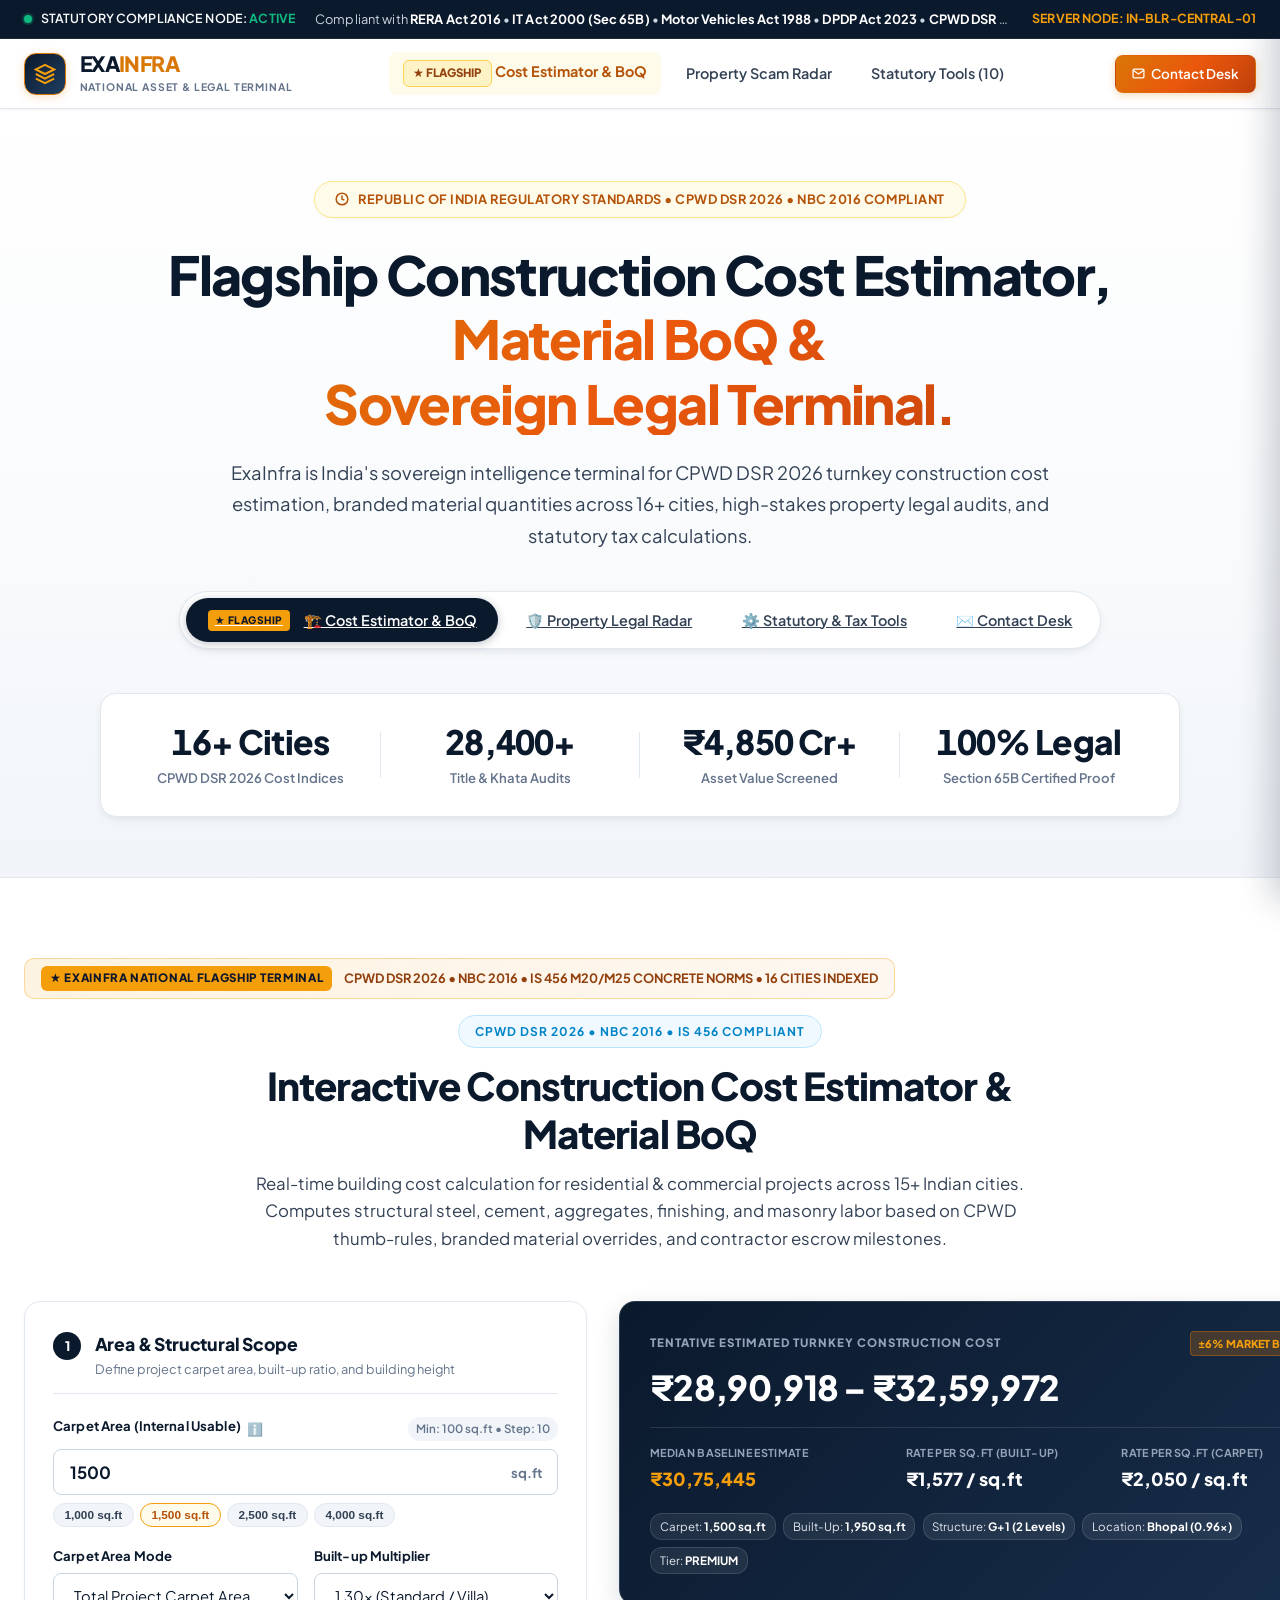
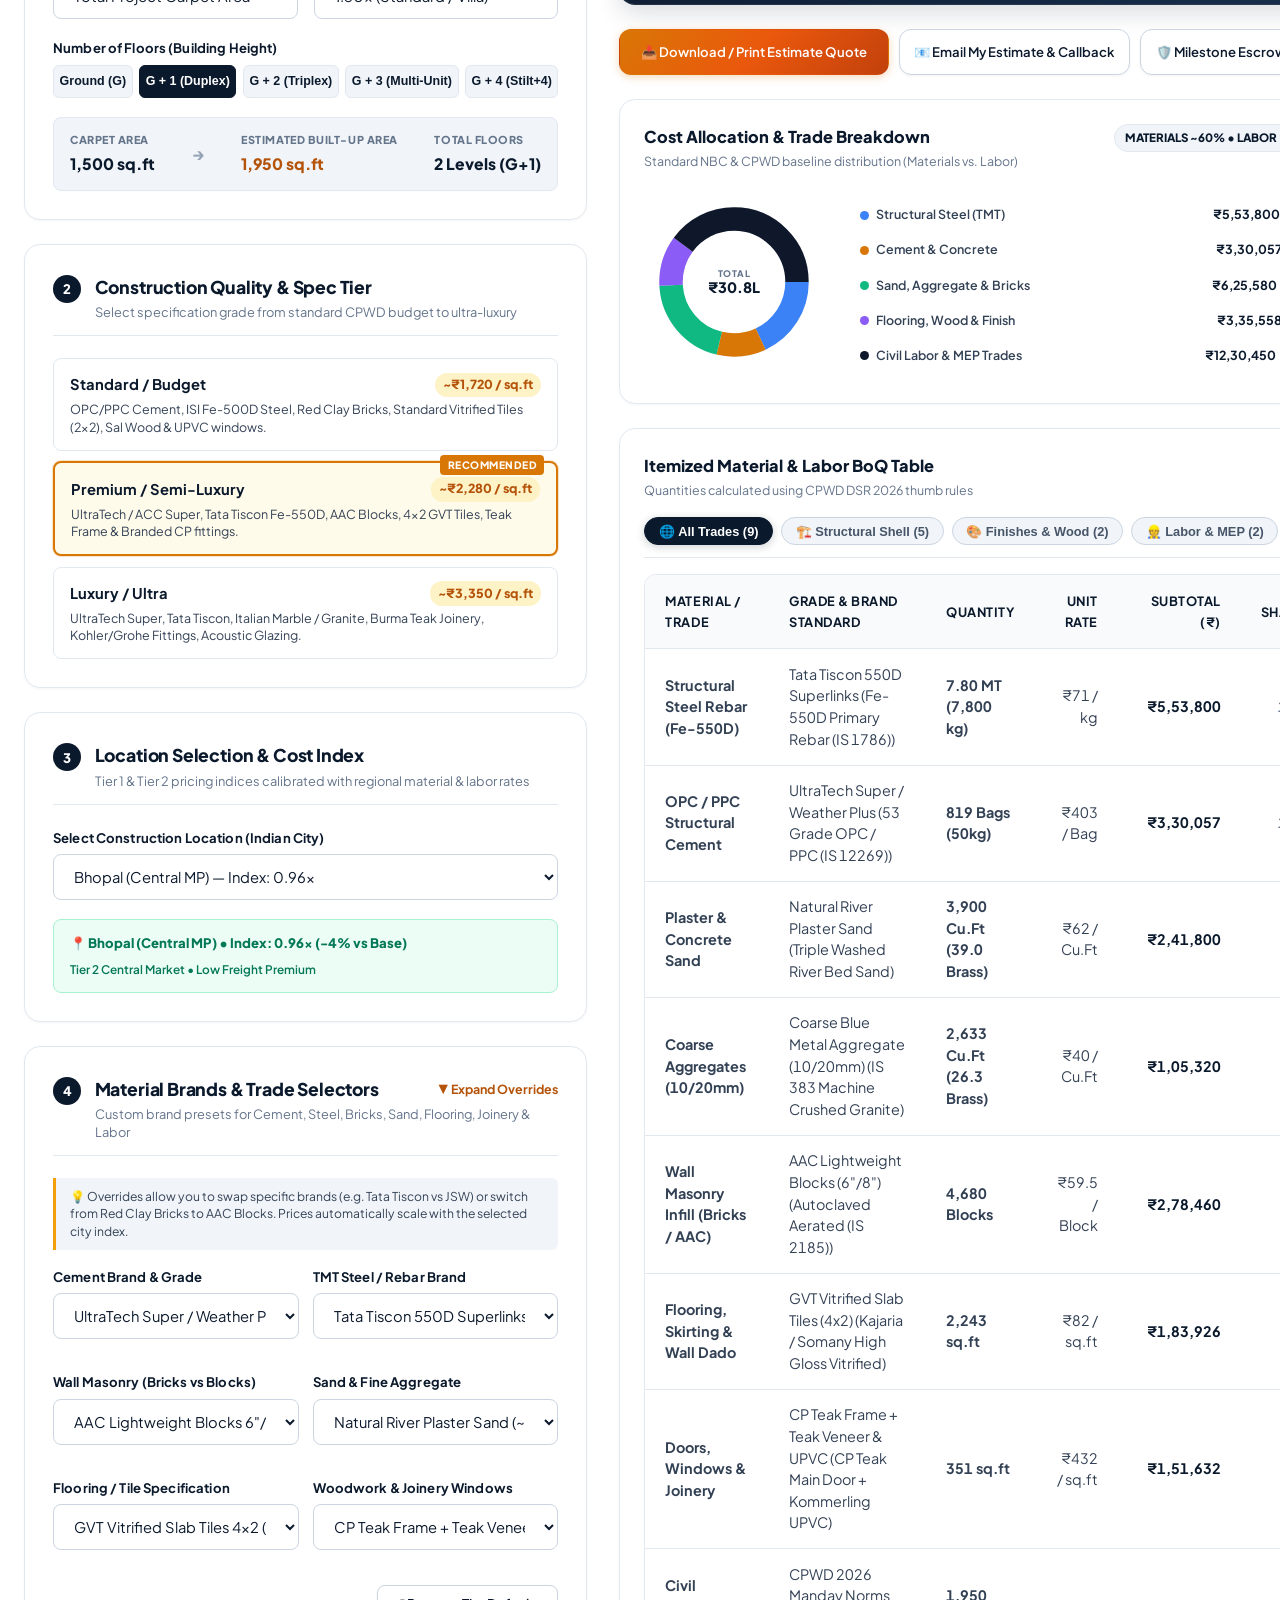
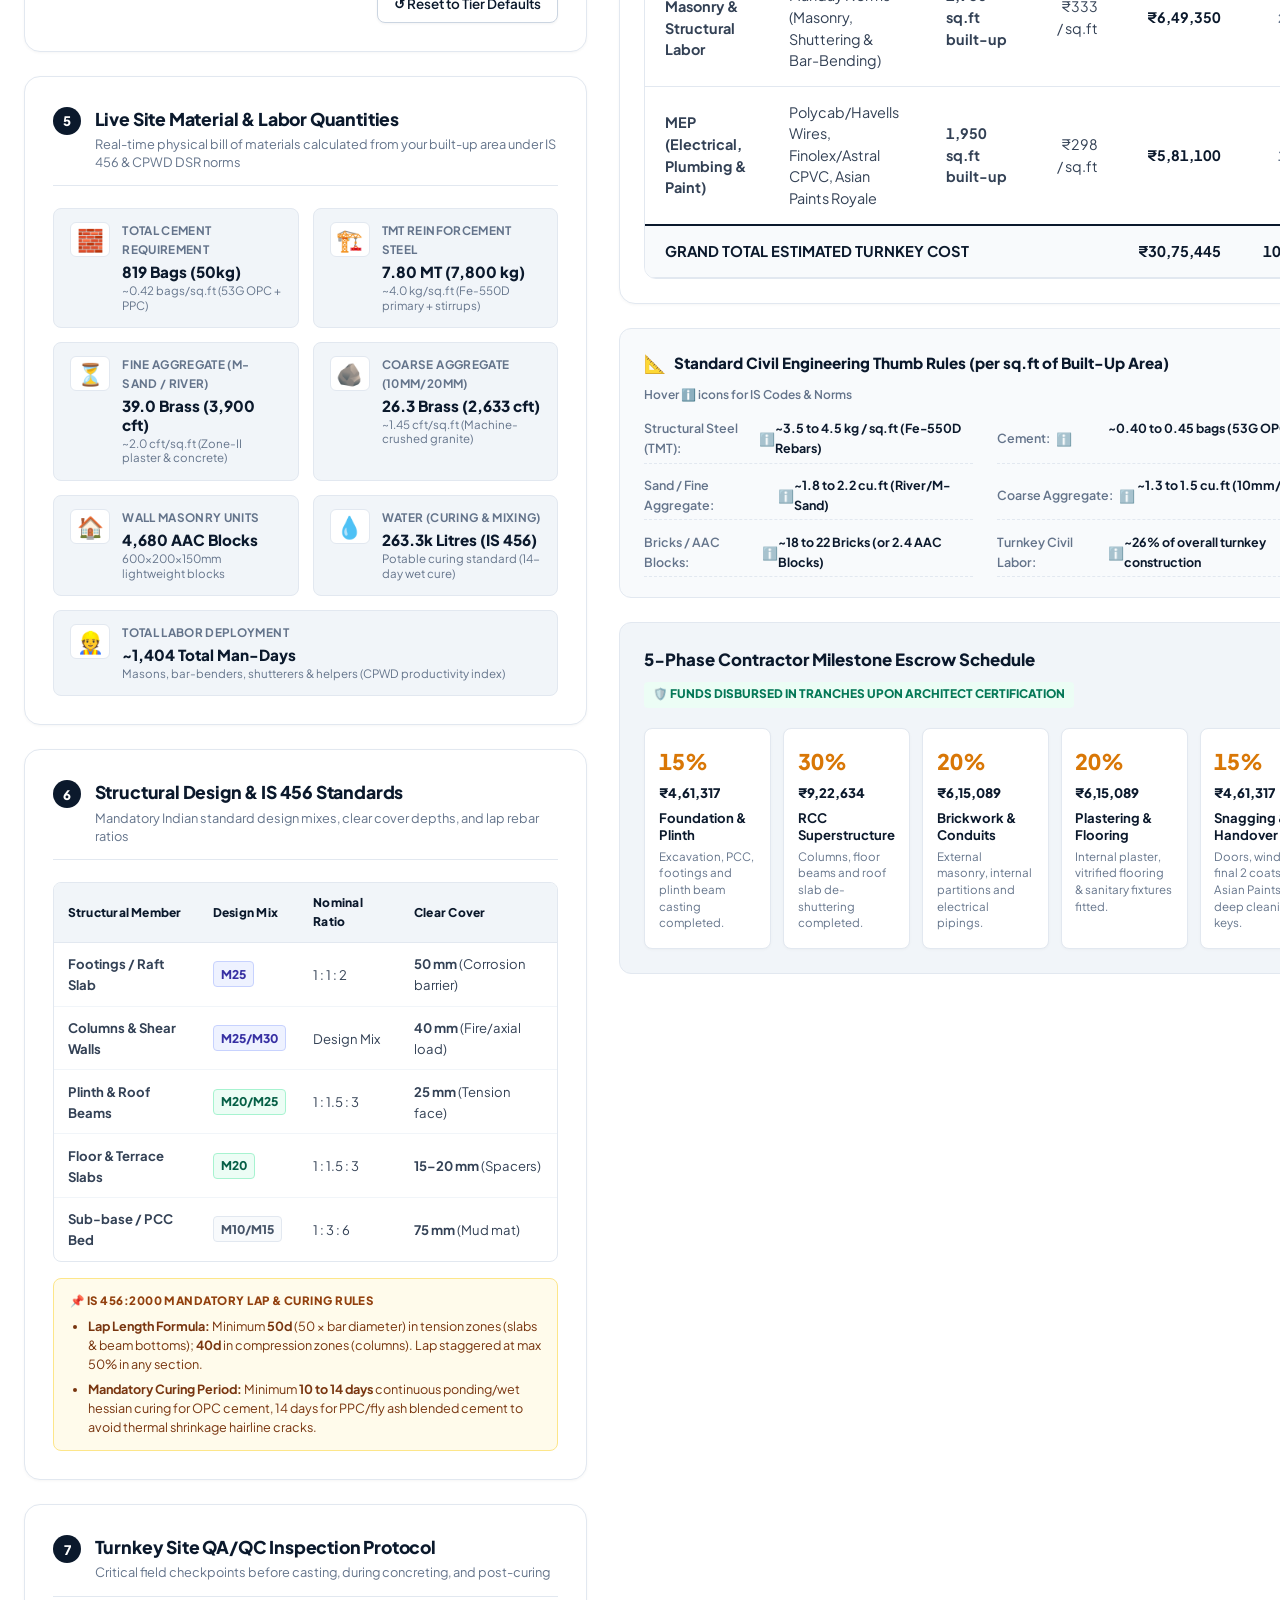
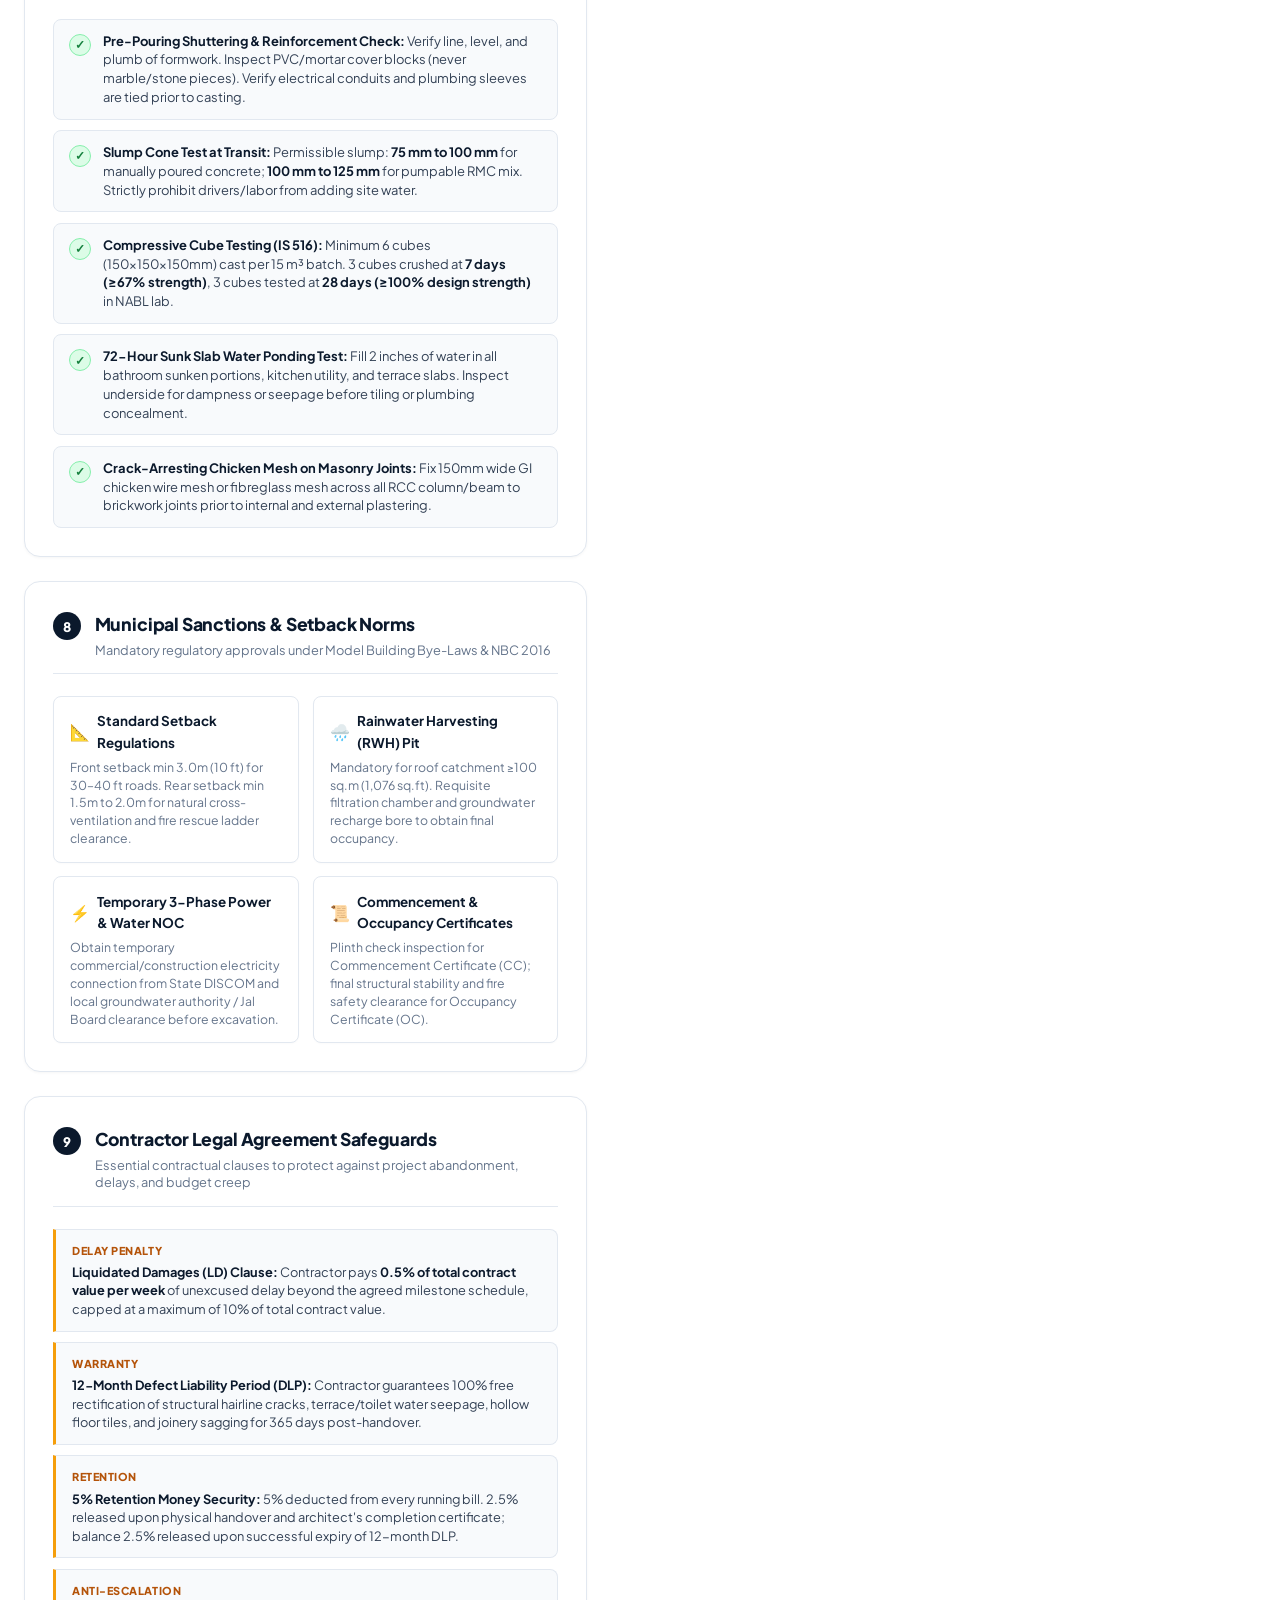
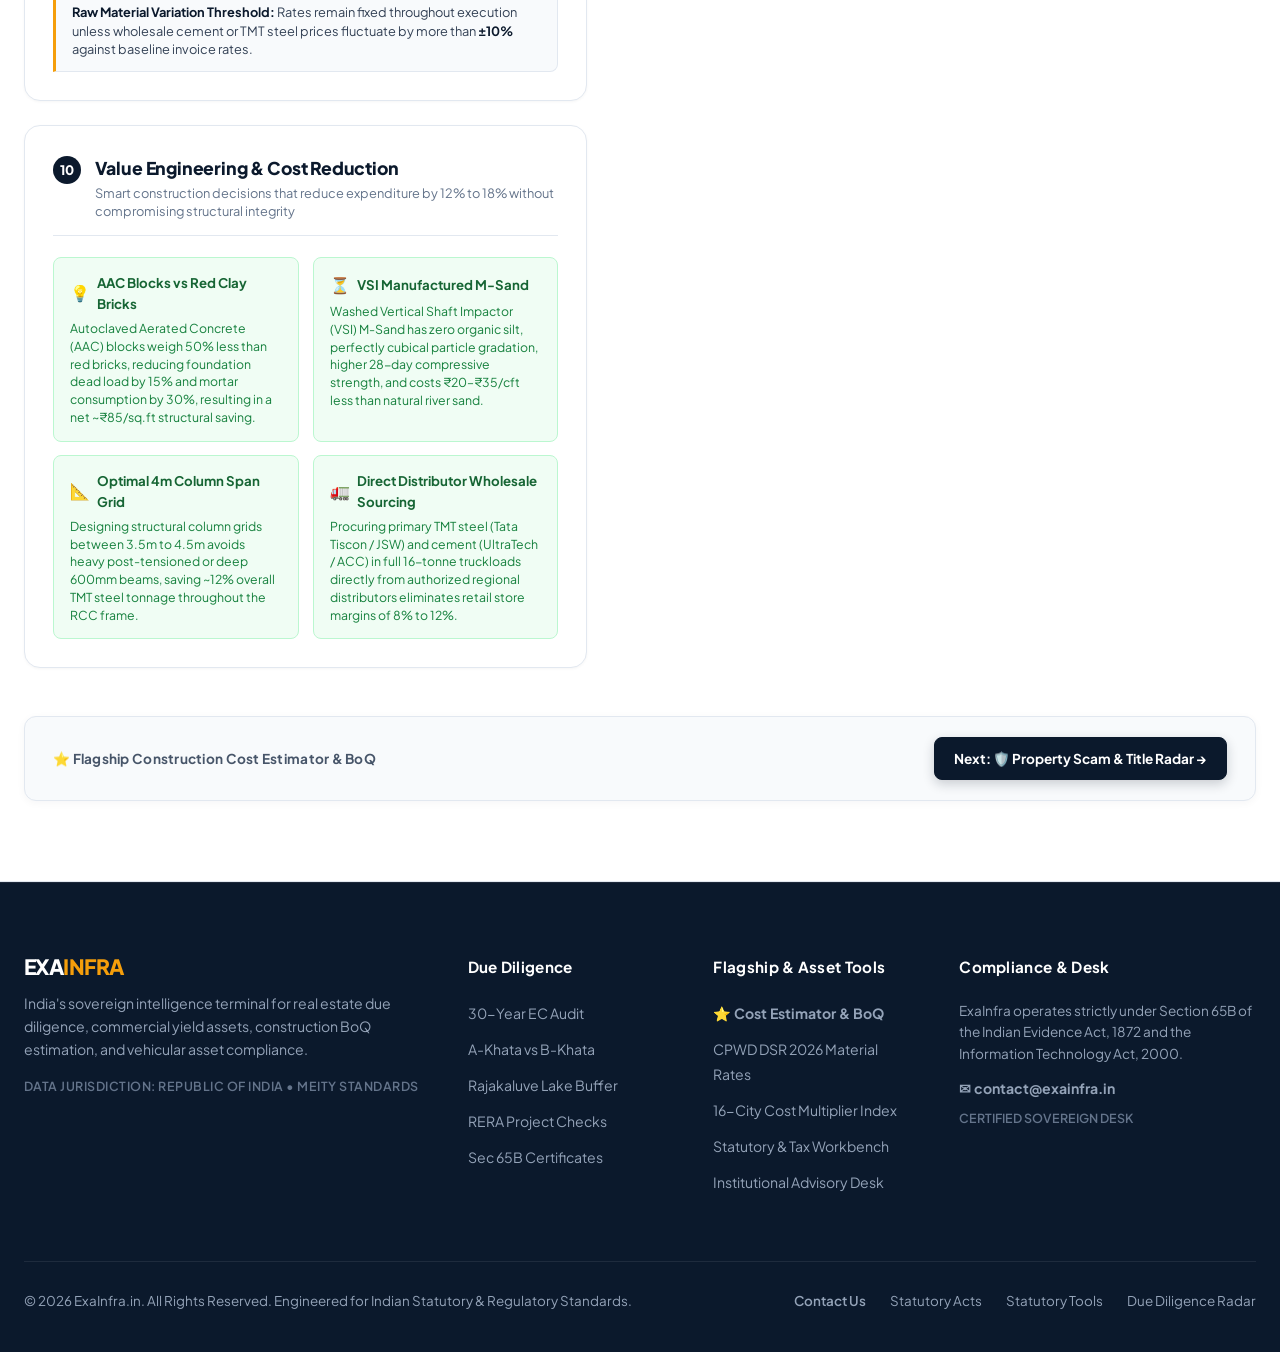
==== commit 1db6e838: "Remove Page of 4 bar module and eliminate duplicate Contact Desk on top navbar" ====
--- a/index.html
+++ b/index.html
@@ -44,12 +44,11 @@
         </div>
       </a>
 
-      <!-- Desktop Nav Menu (Regulatory Acts REMOVED from top menu) -->
+      <!-- Desktop Nav Menu -->
       <nav class="nav-menu">
         <a href="index.html" class="nav-link active"><span class="flagship-badge-inline">★ FLAGSHIP</span> Cost Estimator &amp; BoQ</a>
         <a href="property-radar.html" class="nav-link ">Property Scam Radar</a>
         <a href="statutory-tools.html" class="nav-link ">Statutory Tools (10)</a>
-        <a href="contact.html" class="nav-link ">Contact Desk</a>
       </nav>
 
       <div class="nav-actions">
@@ -141,55 +140,6 @@
       </div>
     </div>
   </section>
-  <!-- ====================================================================
-       TERMINAL MULTI-PAGE DECK NAVIGATION BAR
-       ==================================================================== -->
-  <div class="terminal-pager-bar" id="terminalPagerBar">
-    <div class="container pager-container">
-      <div class="pager-header-wrap">
-        <div class="pager-status-badge">
-          <span class="live-pulse-dot"></span>
-          <span id="pagerActiveLabel">PAGE 1 OF 4 &bull; 🏗️ FLAGSHIP COST ESTIMATOR &amp; BOQ</span>
-        </div>
-        <div class="pager-view-mode-toggle">
-          <a href="#" class="view-mode-btn active">
-            <svg width="13" height="13" viewBox="0 0 24 24" fill="none" stroke="currentColor" stroke-width="2.5"><rect x="3" y="3" width="18" height="18" rx="2" ry="2"></rect><line x1="3" y1="9" x2="21" y2="9"></line><line x1="9" y1="21" x2="9" y2="9"></line></svg>
-            <span>Dedicated Page</span>
-          </a>
-        </div>
-      </div>
-
-      <div class="pager-nav-pills-row">
-        <a href="#" class="pager-nav-arrow" id="pagerPrevBtn" aria-label="Previous Page" style="opacity:0.45; pointer-events:none;">
-          &larr; Prev
-        </a>
-
-        <div class="pager-pills-list" role="tablist">
-          <a href="index.html" class="pager-pill active" data-page="1">
-            <span class="pager-pill-flagship">★ FLAGSHIP</span>
-            <span class="pager-pill-num">1</span>
-            <span class="pager-pill-title">🏗️ Cost Estimator &amp; BoQ</span>
-          </a>
-          <a href="property-radar.html" class="pager-pill " data-page="2">
-            <span class="pager-pill-num">2</span>
-            <span class="pager-pill-title">🛡️ Property Scam Radar</span>
-          </a>
-          <a href="statutory-tools.html" class="pager-pill " data-page="3">
-            <span class="pager-pill-num">3</span>
-            <span class="pager-pill-title">⚙️ Statutory Workbench (10)</span>
-          </a>
-          <a href="contact.html" class="pager-pill " data-page="4">
-            <span class="pager-pill-num">4</span>
-            <span class="pager-pill-title">✉️ Advisory &amp; Contact Desk</span>
-          </a>
-        </div>
-
-        <a href="property-radar.html" class="pager-nav-arrow" id="pagerNextBtn" aria-label="Next Page" >
-          Next: 🛡️ Property Scam Radar &rarr;
-        </a>
-      </div>
-    </div>
-  </div>
   <section class="boq-section terminal-page active" id="build-boq" data-page-index="1">
     <div class="container">
       <!-- Flagship Ribbon Banner -->
@@ -1060,9 +1010,9 @@
 
         </div><!-- /.cce-grid -->
       </div><!-- /.cce-workbench -->
-      <!-- Bottom Module Pager Navigation Card -->
+      <!-- Bottom Module Navigation Card -->
       <div class="bottom-pager-card">
-        <span class="bottom-pager-info">Page 1 of 4 &bull; ⭐ Flagship Construction Cost Estimator &amp; BoQ</span>
+        <span class="bottom-pager-info">⭐ Flagship Construction Cost Estimator &amp; BoQ</span>
         <a href="property-radar.html" class="bottom-pager-btn primary">
           <span>Next: 🛡️ Property Scam &amp; Title Radar &rarr;</span>
         </a>
--- a/style.css
+++ b/style.css
@@ -3170,6 +3170,10 @@
   gap: 0.4rem;
 }
 
+.nav-contact-btn.active {
+  box-shadow: 0 0 0 2px #FFFFFF, 0 0 0 4px var(--saffron-500);
+}
+
 
 /* ====================================================================
    PILLAR 5: INSTITUTIONAL REAL ESTATE & ASSET TOOLS (SOVEREIGN THEME)
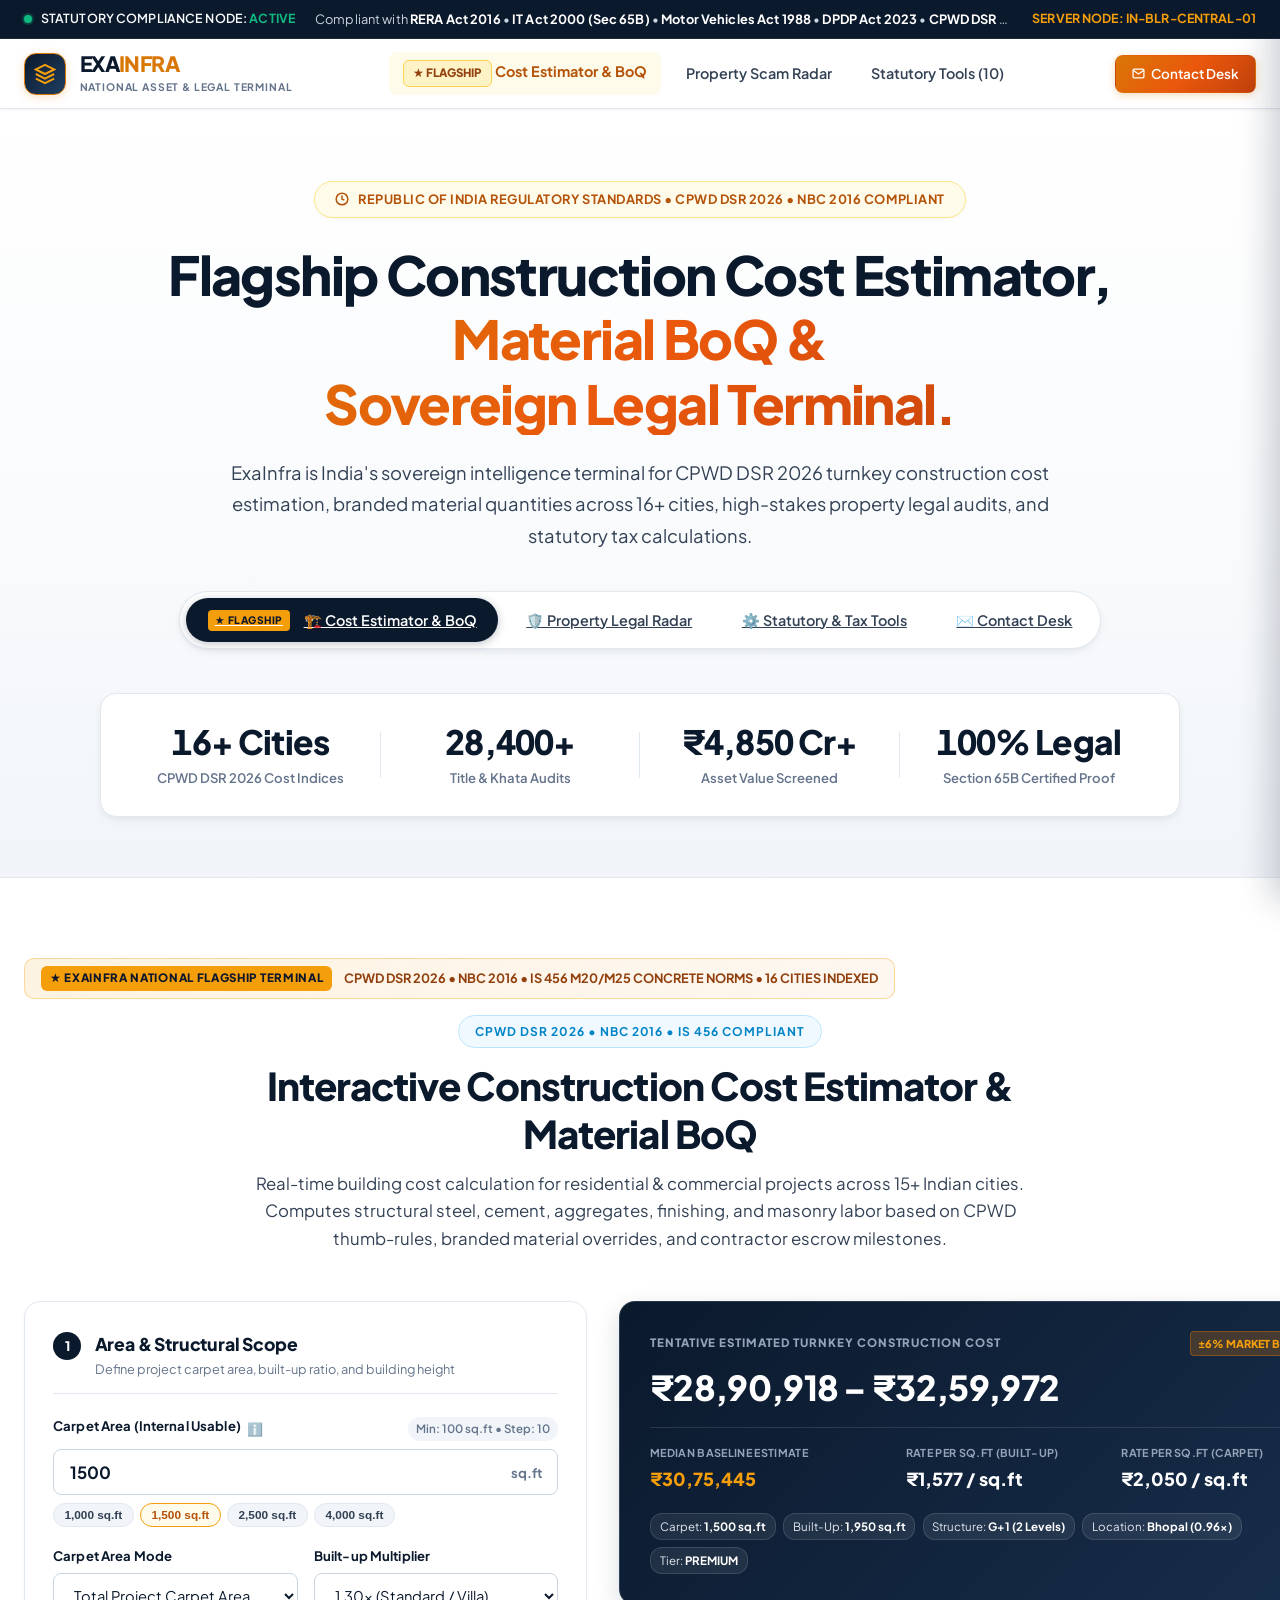
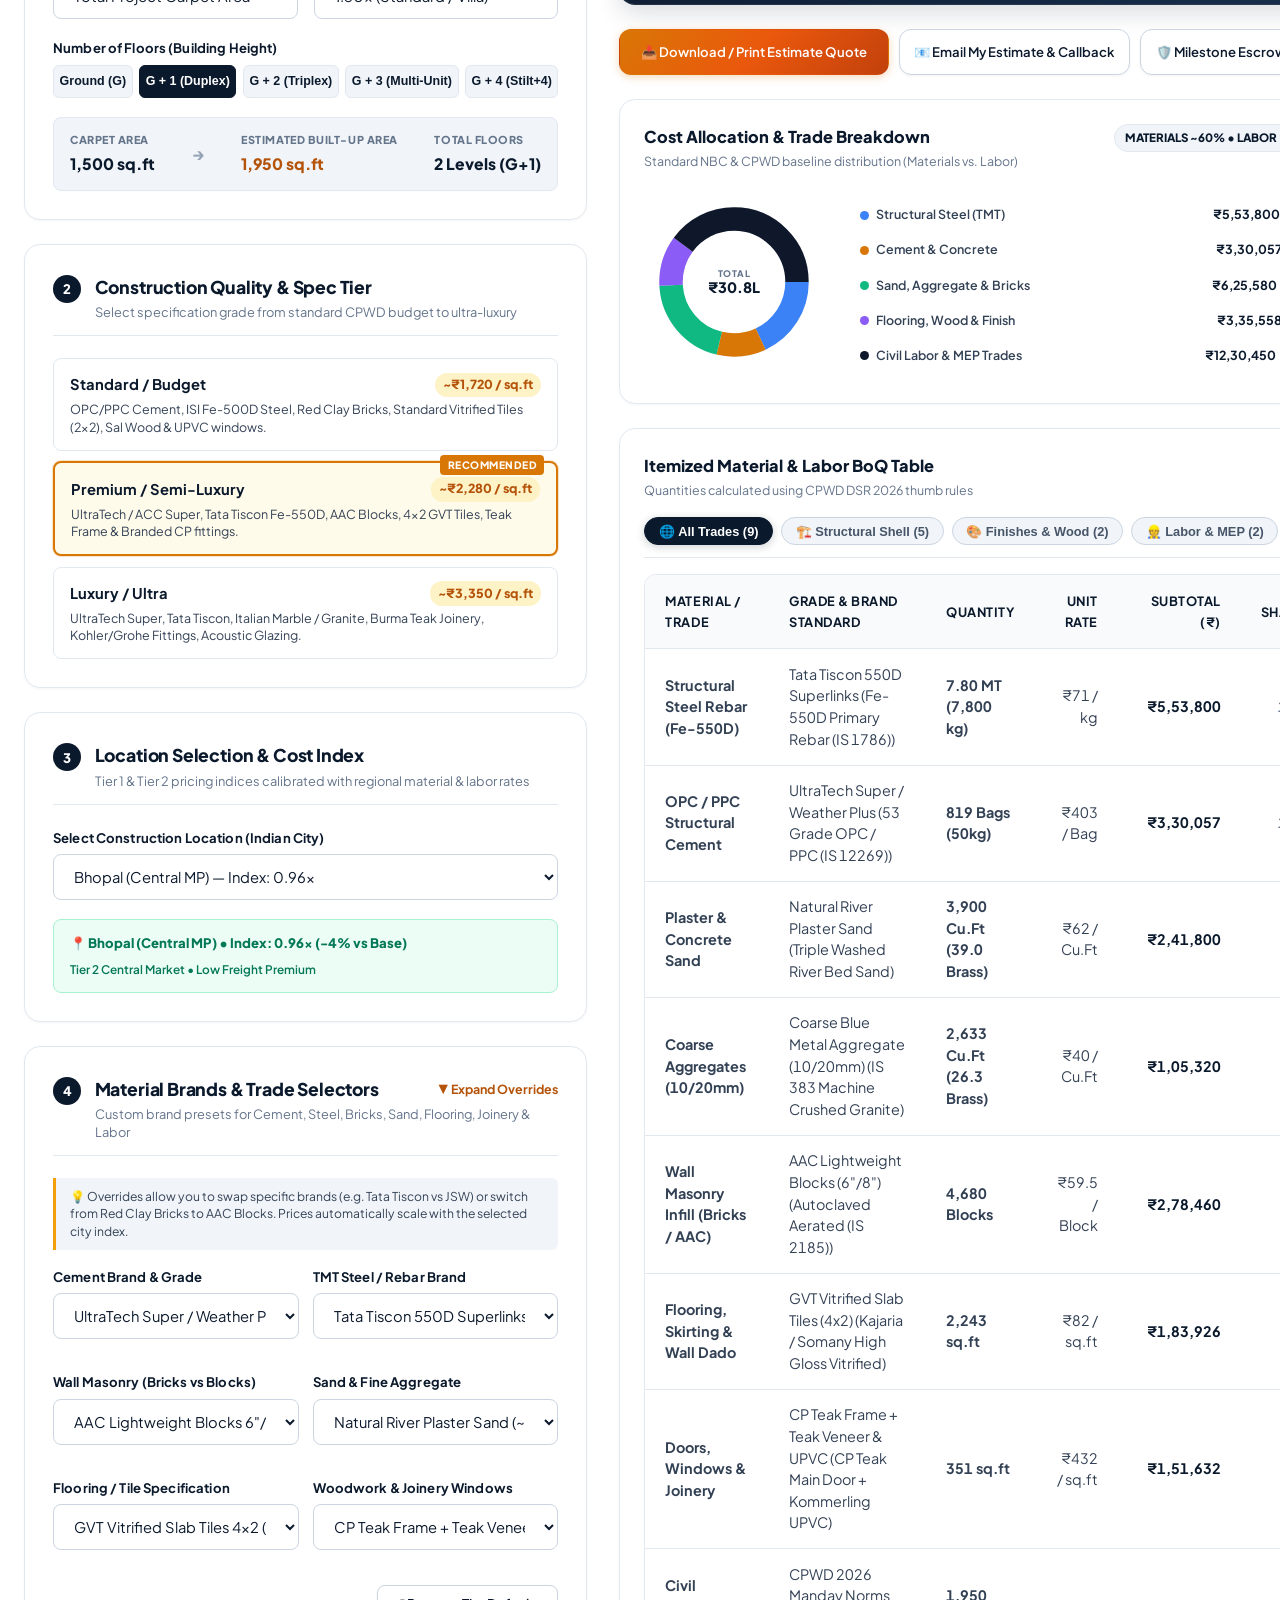
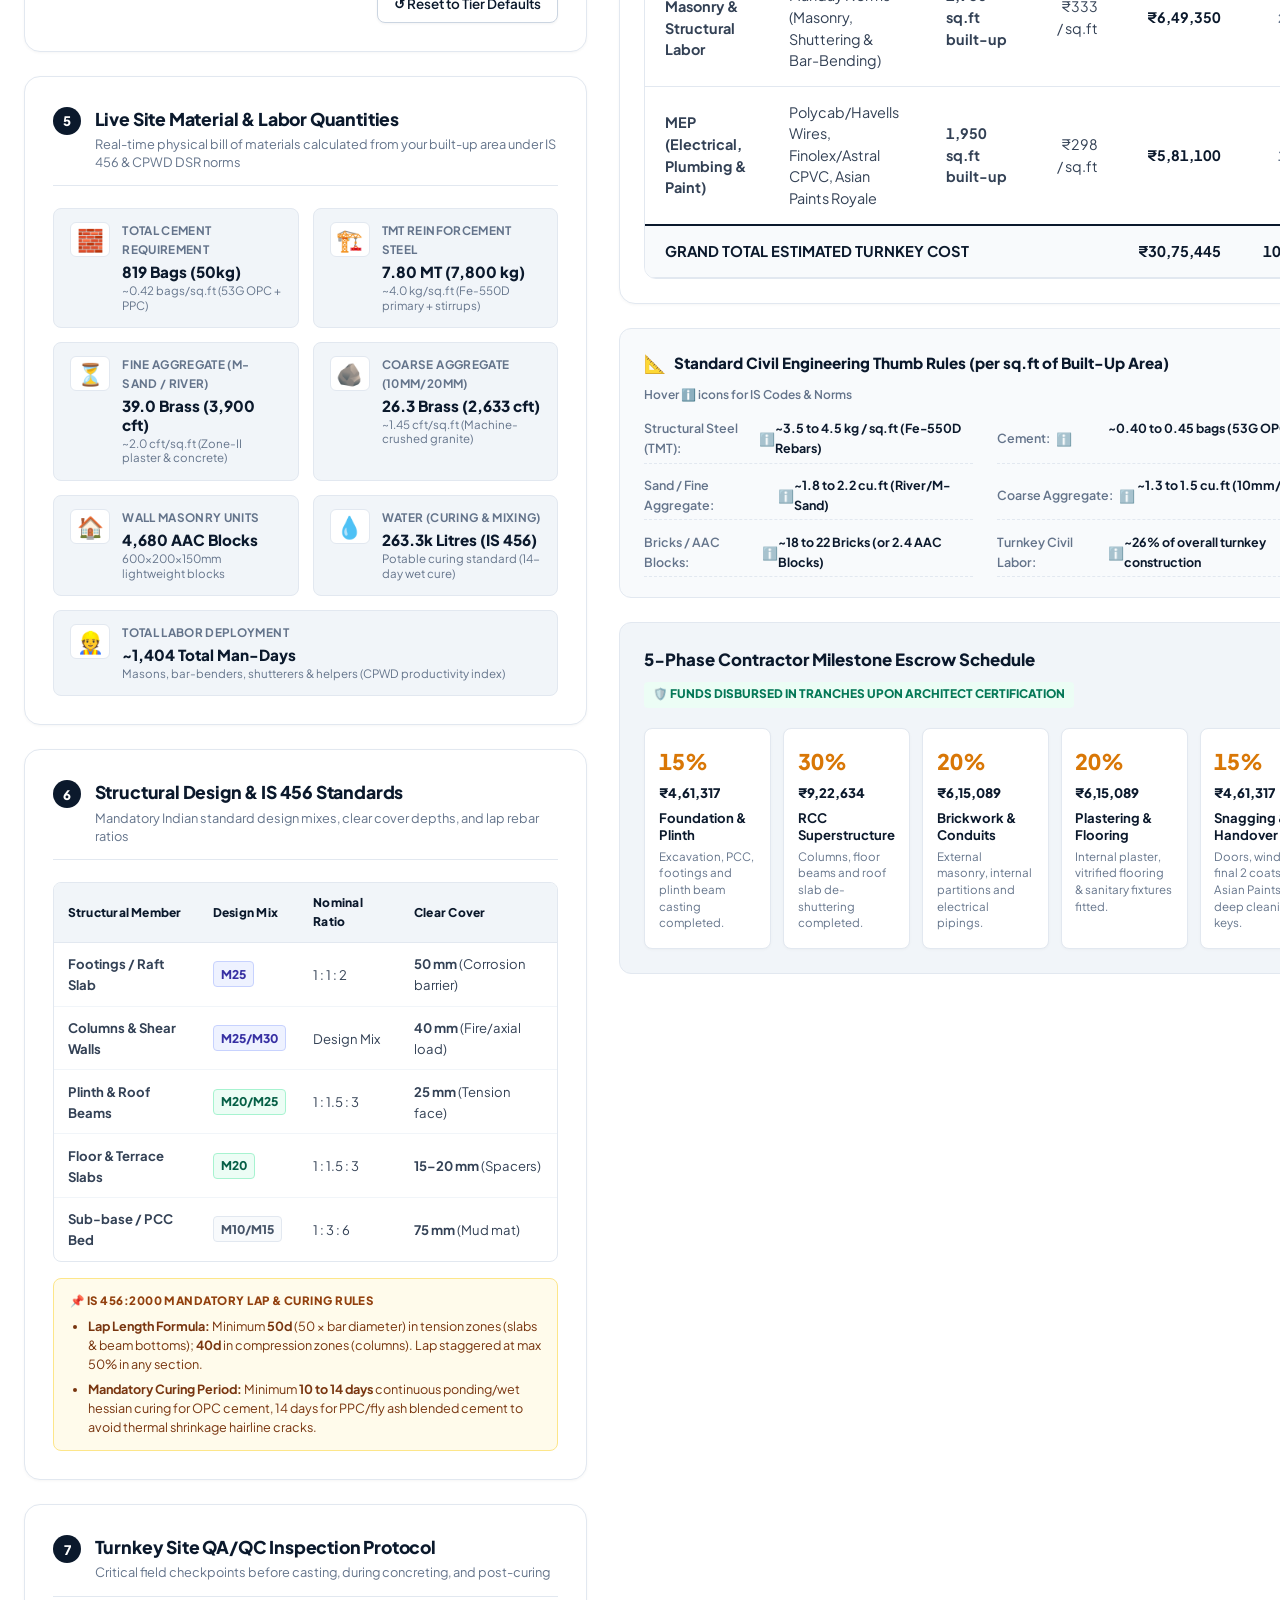
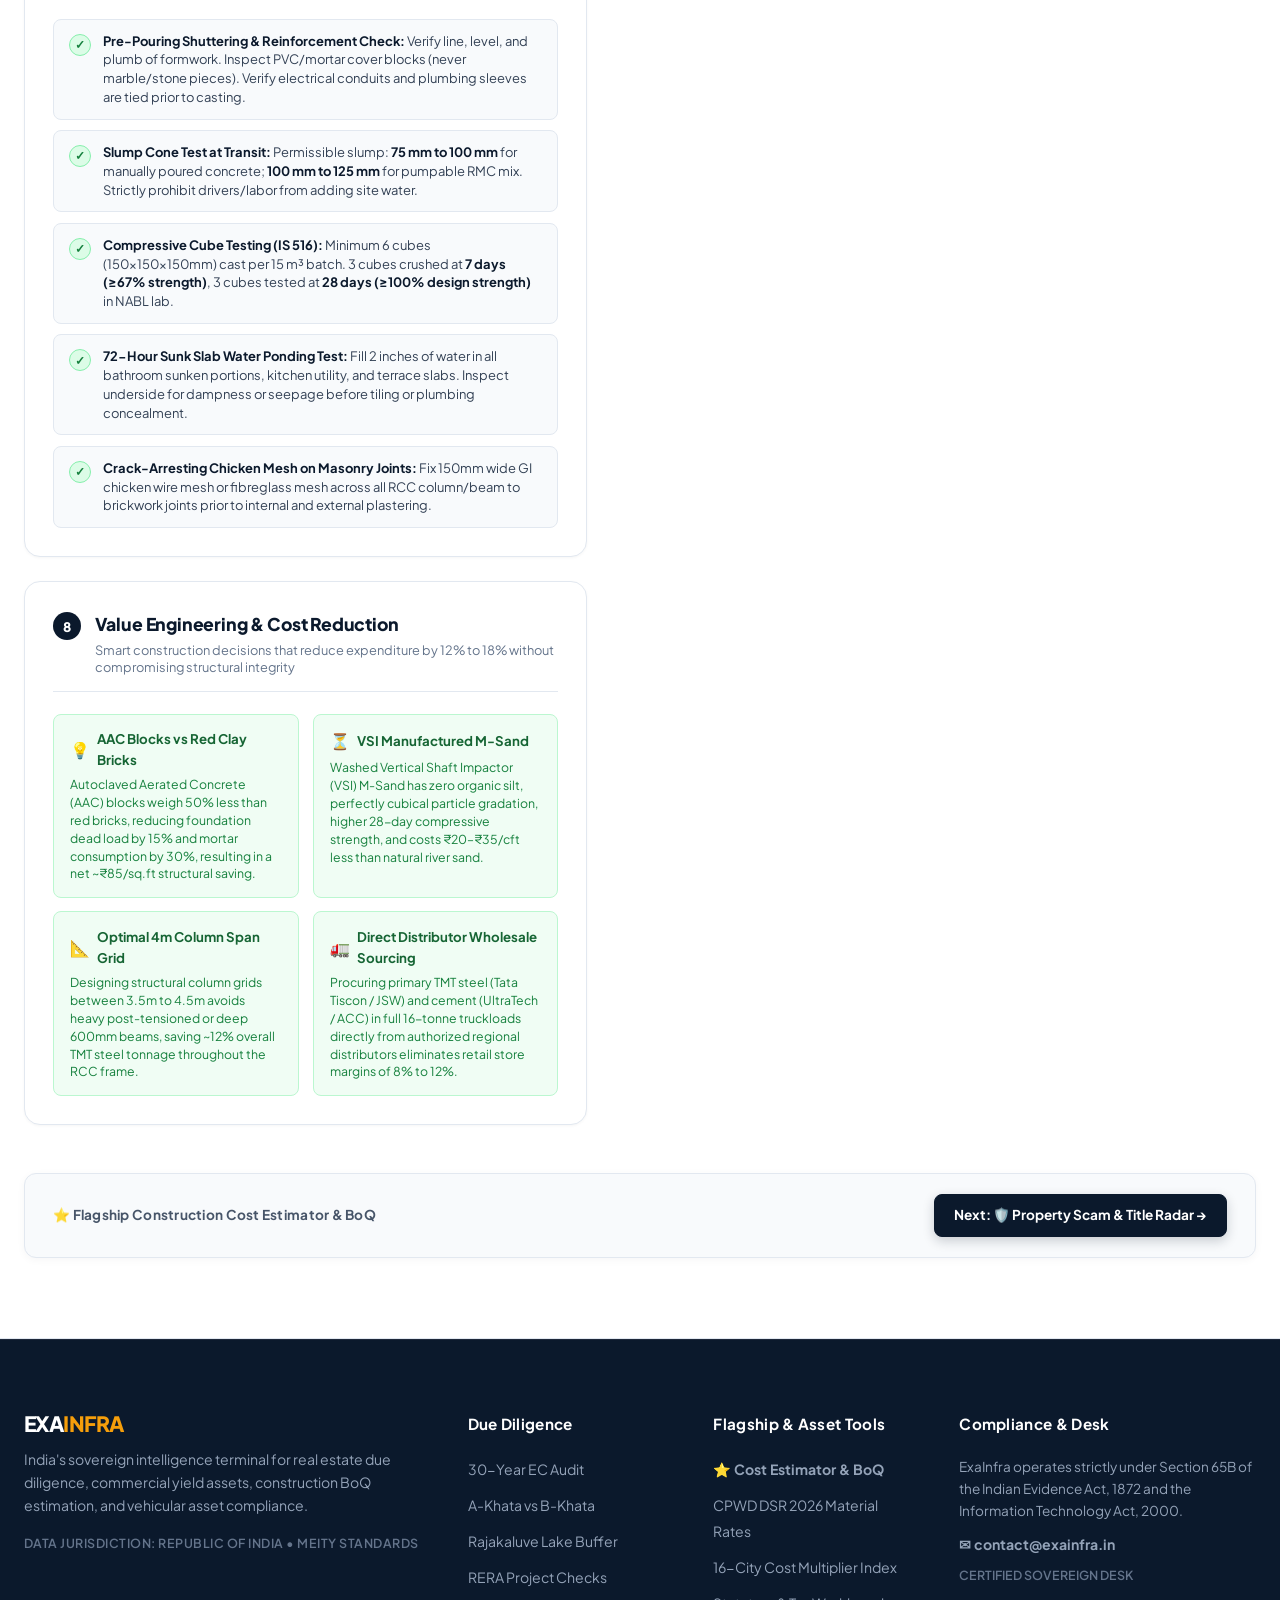
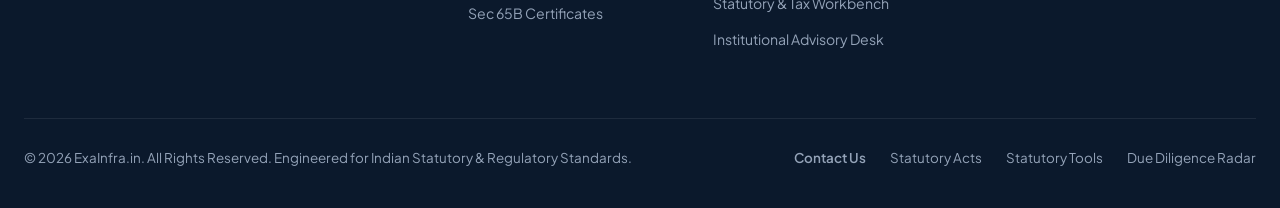
==== commit 5326843c: "Remove Cards 8 (Municipal Sanctions) and 9 (Contractor Legal Safeguards) from 1st page" ====
--- a/index.html
+++ b/index.html
@@ -640,96 +640,10 @@
               </div>
             </div>
 
-            <!-- Card 8: Statutory Municipal Approvals & Building Sanctions Checklist -->
+            <!-- Card 8: Practical Value Engineering & Cost Reduction Handbook -->
             <div class="cce-card">
               <div class="cce-card-header">
                 <div class="cce-step-badge">8</div>
-                <div>
-                  <h3 class="cce-card-title">Municipal Sanctions &amp; Setback Norms</h3>
-                  <p class="cce-card-subtitle">Mandatory regulatory approvals under Model Building Bye-Laws &amp; NBC 2016</p>
-                </div>
-              </div>
-
-              <div class="cce-sanctions-grid">
-                <div class="cce-sanc-card">
-                  <div class="cce-sanc-header">
-                    <span class="cce-sanc-icon">📐</span>
-                    <strong>Standard Setback Regulations</strong>
-                  </div>
-                  <p class="cce-sanc-desc">Front setback min 3.0m (10 ft) for 30–40 ft roads. Rear setback min 1.5m to 2.0m for natural cross-ventilation and fire rescue ladder clearance.</p>
-                </div>
-
-                <div class="cce-sanc-card">
-                  <div class="cce-sanc-header">
-                    <span class="cce-sanc-icon">🌧️</span>
-                    <strong>Rainwater Harvesting (RWH) Pit</strong>
-                  </div>
-                  <p class="cce-sanc-desc">Mandatory for roof catchment &ge;100 sq.m (1,076 sq.ft). Requisite filtration chamber and groundwater recharge bore to obtain final occupancy.</p>
-                </div>
-
-                <div class="cce-sanc-card">
-                  <div class="cce-sanc-header">
-                    <span class="cce-sanc-icon">⚡</span>
-                    <strong>Temporary 3-Phase Power &amp; Water NOC</strong>
-                  </div>
-                  <p class="cce-sanc-desc">Obtain temporary commercial/construction electricity connection from State DISCOM and local groundwater authority / Jal Board clearance before excavation.</p>
-                </div>
-
-                <div class="cce-sanc-card">
-                  <div class="cce-sanc-header">
-                    <span class="cce-sanc-icon">📜</span>
-                    <strong>Commencement &amp; Occupancy Certificates</strong>
-                  </div>
-                  <p class="cce-sanc-desc">Plinth check inspection for Commencement Certificate (CC); final structural stability and fire safety clearance for Occupancy Certificate (OC).</p>
-                </div>
-              </div>
-            </div>
-
-            <!-- Card 9: Contractor Legal Agreement & Cost Overrun Protection Safeguards -->
-            <div class="cce-card">
-              <div class="cce-card-header">
-                <div class="cce-step-badge">9</div>
-                <div>
-                  <h3 class="cce-card-title">Contractor Legal Agreement Safeguards</h3>
-                  <p class="cce-card-subtitle">Essential contractual clauses to protect against project abandonment, delays, and budget creep</p>
-                </div>
-              </div>
-
-              <div class="cce-legal-clauses-list">
-                <div class="cce-clause-item">
-                  <div class="cce-clause-tag">DELAY PENALTY</div>
-                  <div class="cce-clause-body">
-                    <strong>Liquidated Damages (LD) Clause:</strong> Contractor pays <strong>0.5% of total contract value per week</strong> of unexcused delay beyond the agreed milestone schedule, capped at a maximum of 10% of total contract value.
-                  </div>
-                </div>
-
-                <div class="cce-clause-item">
-                  <div class="cce-clause-tag">WARRANTY</div>
-                  <div class="cce-clause-body">
-                    <strong>12-Month Defect Liability Period (DLP):</strong> Contractor guarantees 100% free rectification of structural hairline cracks, terrace/toilet water seepage, hollow floor tiles, and joinery sagging for 365 days post-handover.
-                  </div>
-                </div>
-
-                <div class="cce-clause-item">
-                  <div class="cce-clause-tag">RETENTION</div>
-                  <div class="cce-clause-body">
-                    <strong>5% Retention Money Security:</strong> 5% deducted from every running bill. 2.5% released upon physical handover and architect's completion certificate; balance 2.5% released upon successful expiry of 12-month DLP.
-                  </div>
-                </div>
-
-                <div class="cce-clause-item">
-                  <div class="cce-clause-tag">ANTI-ESCALATION</div>
-                  <div class="cce-clause-body">
-                    <strong>Raw Material Variation Threshold:</strong> Rates remain fixed throughout execution unless wholesale cement or TMT steel prices fluctuate by more than <strong>&plusmn;10%</strong> against baseline invoice rates.
-                  </div>
-                </div>
-              </div>
-            </div>
-
-            <!-- Card 10: Practical Value Engineering & Cost Reduction Handbook -->
-            <div class="cce-card">
-              <div class="cce-card-header">
-                <div class="cce-step-badge">10</div>
                 <div>
                   <h3 class="cce-card-title">Value Engineering &amp; Cost Reduction</h3>
                   <p class="cce-card-subtitle">Smart construction decisions that reduce expenditure by 12% to 18% without compromising structural integrity</p>
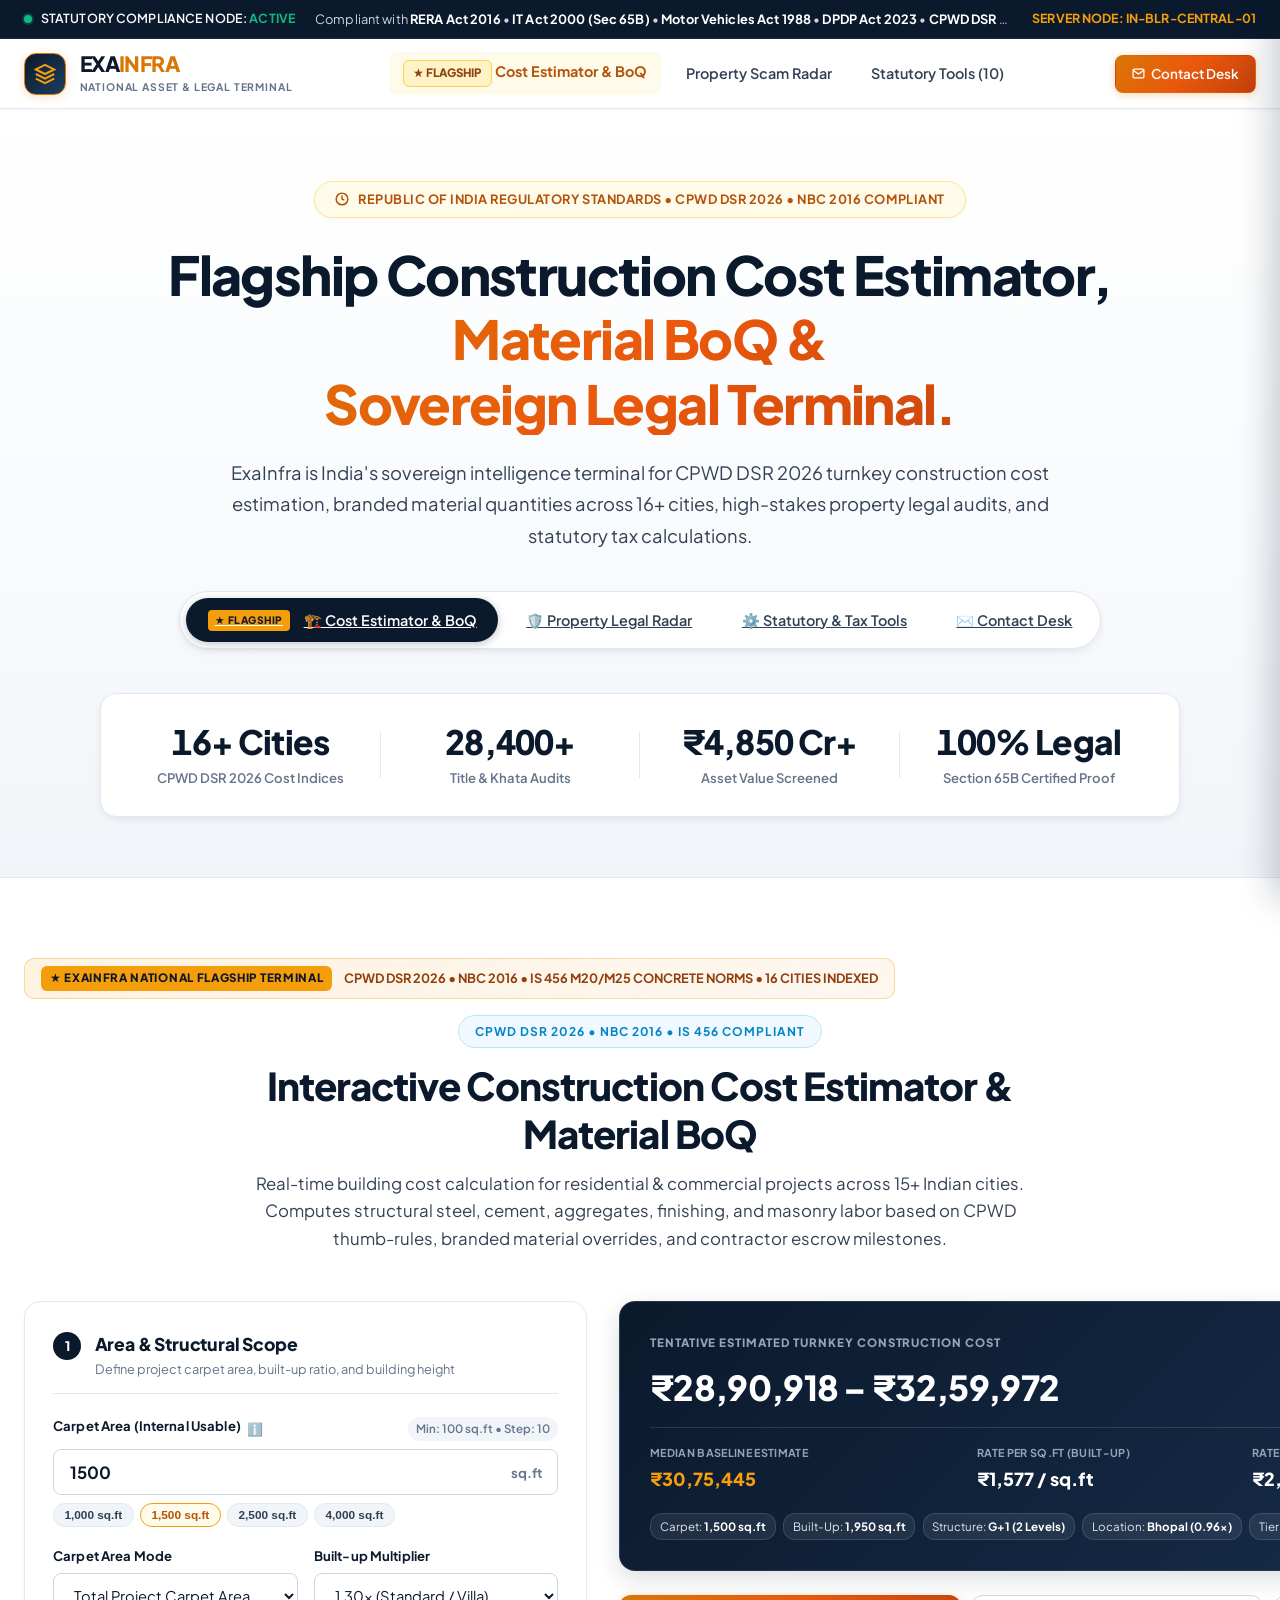
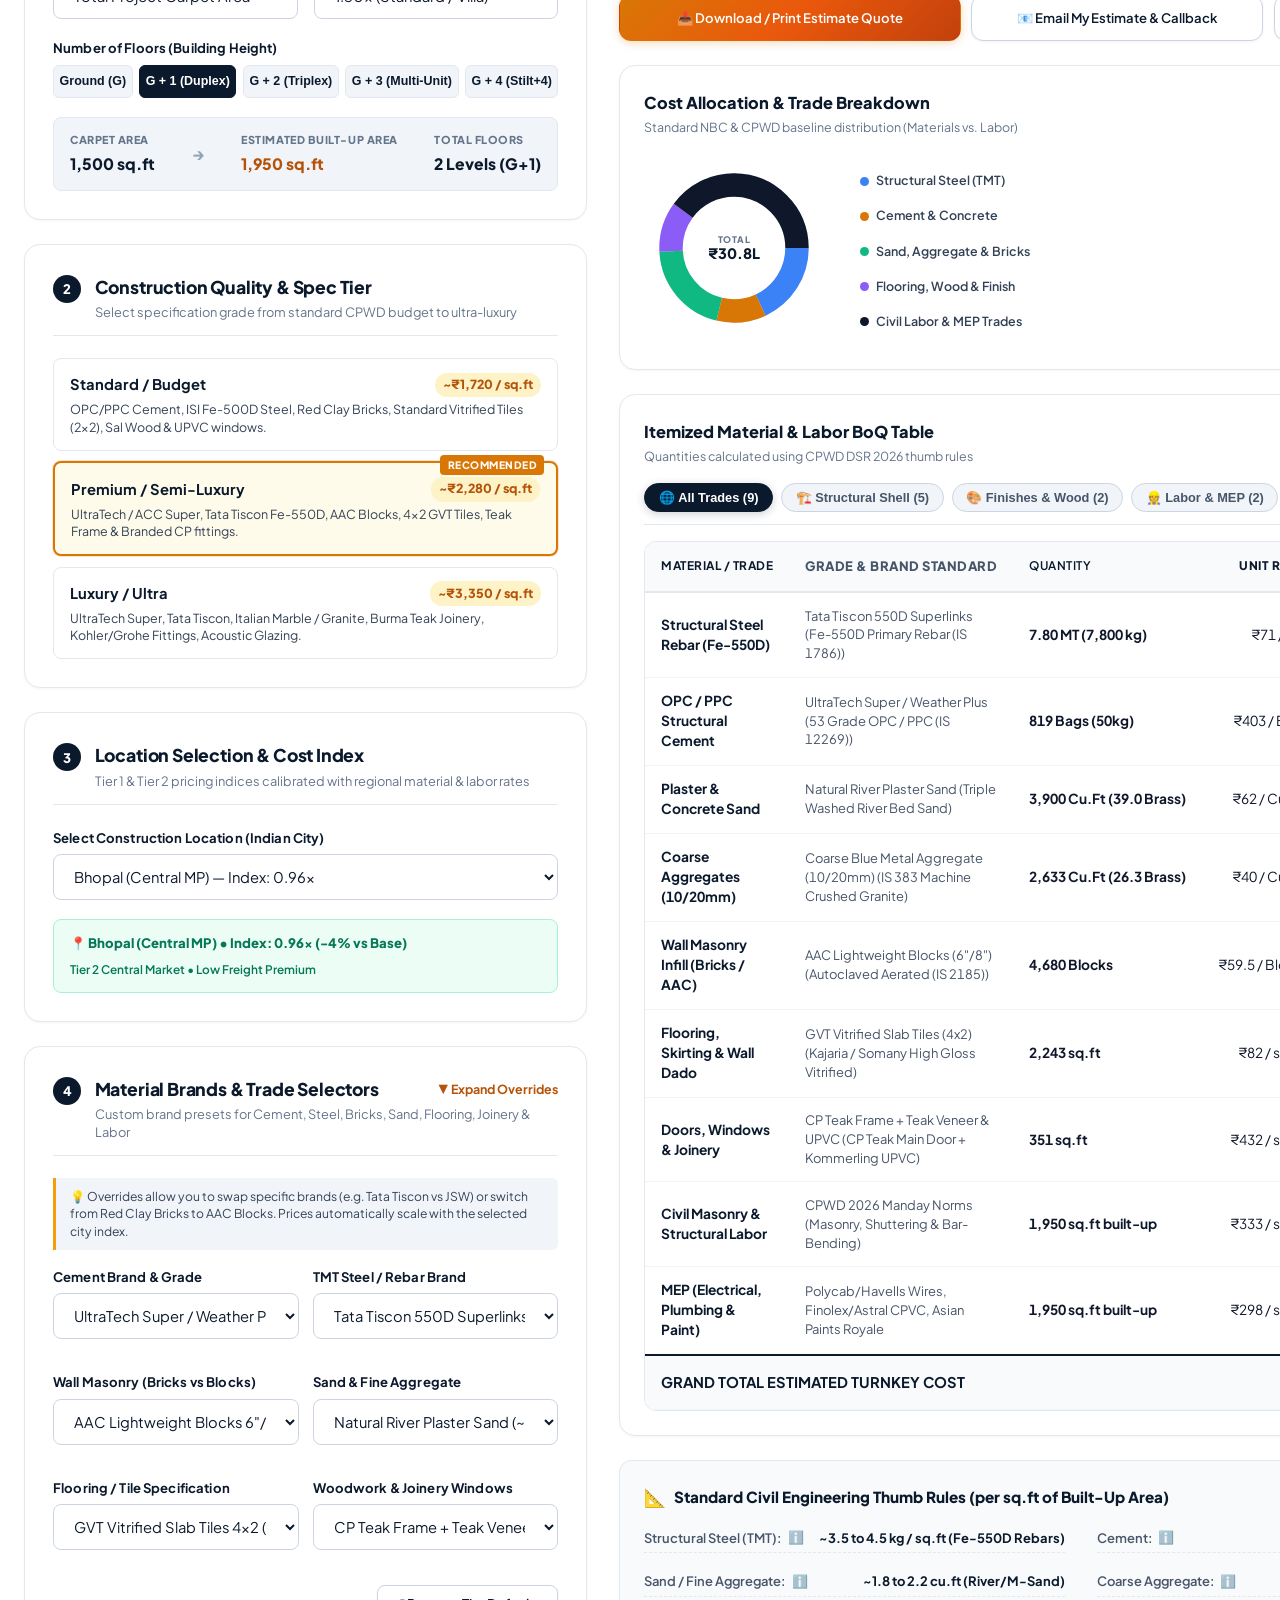
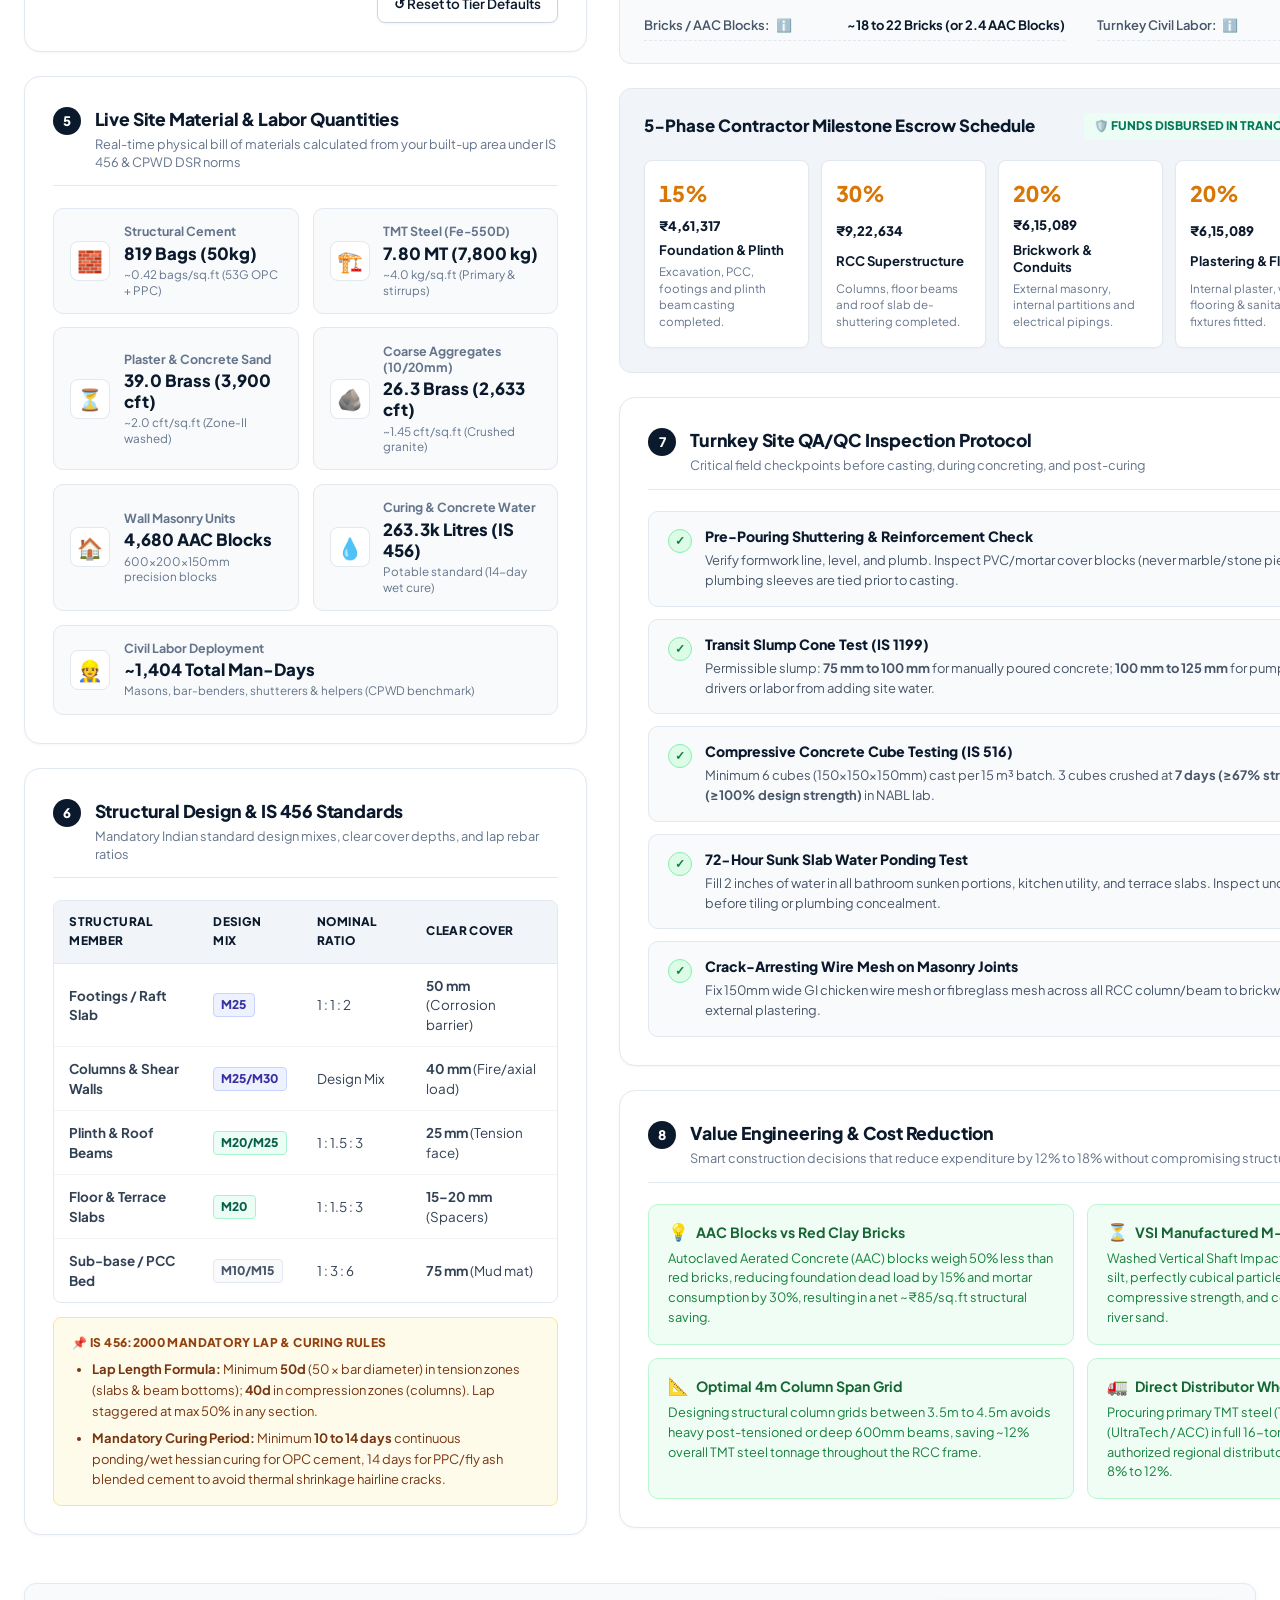
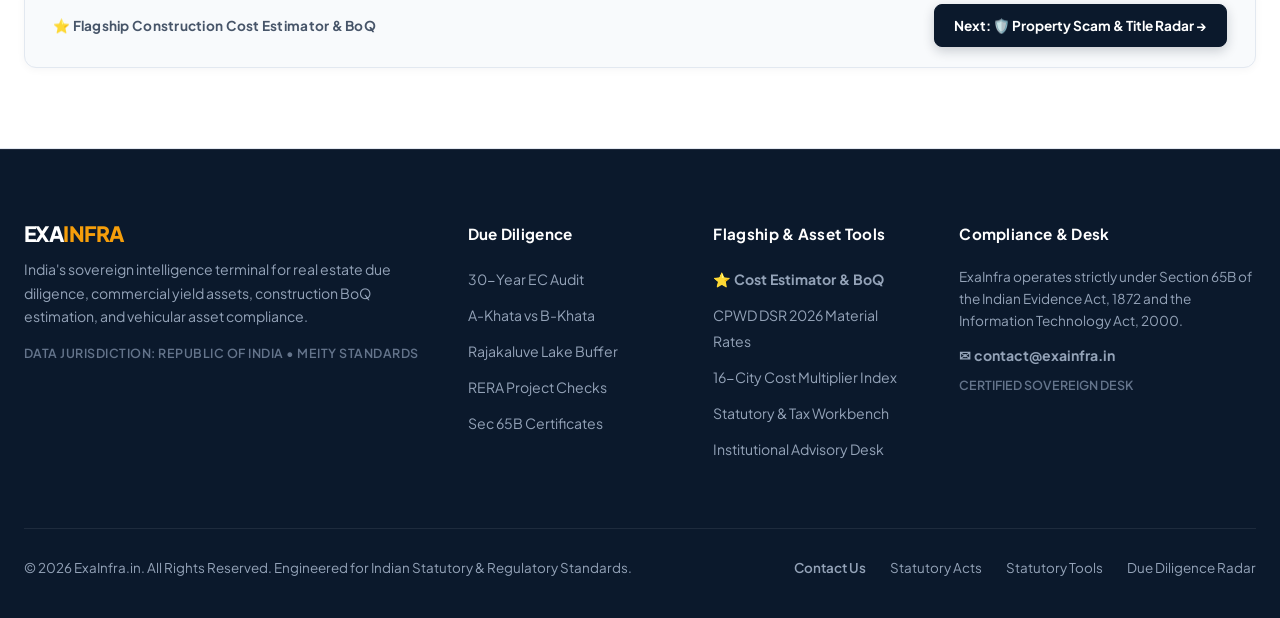
==== commit a8ca5221: "Refactor 1st page gadget layout: achieve 50-50 height equality, synchronous equal scrolling, and ref" ====
--- a/index.html
+++ b/index.html
@@ -466,7 +466,7 @@
                 <div class="cce-lq-item">
                   <div class="cce-lq-icon">🧱</div>
                   <div class="cce-lq-content">
-                    <span class="cce-lq-lbl">Total Cement Requirement</span>
+                    <span class="cce-lq-lbl">Structural Cement</span>
                     <strong class="cce-lq-val" id="cceQtyCementVal">819 Bags (50kg)</strong>
                     <span class="cce-lq-sub">~0.42 bags/sq.ft (53G OPC + PPC)</span>
                   </div>
@@ -475,27 +475,27 @@
                 <div class="cce-lq-item">
                   <div class="cce-lq-icon">🏗️</div>
                   <div class="cce-lq-content">
-                    <span class="cce-lq-lbl">TMT Reinforcement Steel</span>
+                    <span class="cce-lq-lbl">TMT Steel (Fe-550D)</span>
                     <strong class="cce-lq-val" id="cceQtySteelVal">7.8 MT (7,800 kg)</strong>
-                    <span class="cce-lq-sub">~4.0 kg/sq.ft (Fe-550D primary + stirrups)</span>
+                    <span class="cce-lq-sub">~4.0 kg/sq.ft (Primary &amp; stirrups)</span>
                   </div>
                 </div>
 
                 <div class="cce-lq-item">
                   <div class="cce-lq-icon">⏳</div>
                   <div class="cce-lq-content">
-                    <span class="cce-lq-lbl">Fine Aggregate (M-Sand / River)</span>
+                    <span class="cce-lq-lbl">Plaster &amp; Concrete Sand</span>
                     <strong class="cce-lq-val" id="cceQtySandVal">39.0 Brass (3,900 cft)</strong>
-                    <span class="cce-lq-sub">~2.0 cft/sq.ft (Zone-II plaster &amp; concrete)</span>
+                    <span class="cce-lq-sub">~2.0 cft/sq.ft (Zone-II washed)</span>
                   </div>
                 </div>
 
                 <div class="cce-lq-item">
                   <div class="cce-lq-icon">🪨</div>
                   <div class="cce-lq-content">
-                    <span class="cce-lq-lbl">Coarse Aggregate (10mm/20mm)</span>
+                    <span class="cce-lq-lbl">Coarse Aggregates (10/20mm)</span>
                     <strong class="cce-lq-val" id="cceQtyAggVal">28.3 Brass (2,828 cft)</strong>
-                    <span class="cce-lq-sub">~1.45 cft/sq.ft (Machine-crushed granite)</span>
+                    <span class="cce-lq-sub">~1.45 cft/sq.ft (Crushed granite)</span>
                   </div>
                 </div>
 
@@ -504,25 +504,25 @@
                   <div class="cce-lq-content">
                     <span class="cce-lq-lbl">Wall Masonry Units</span>
                     <strong class="cce-lq-val" id="cceQtyMasonryVal">2,243 AAC Blocks</strong>
-                    <span class="cce-lq-sub">600×200×150mm lightweight blocks</span>
+                    <span class="cce-lq-sub">600×200×150mm precision blocks</span>
                   </div>
                 </div>
 
                 <div class="cce-lq-item">
                   <div class="cce-lq-icon">💧</div>
                   <div class="cce-lq-content">
-                    <span class="cce-lq-lbl">Water (Curing &amp; Mixing)</span>
+                    <span class="cce-lq-lbl">Curing &amp; Concrete Water</span>
                     <strong class="cce-lq-val" id="cceQtyWaterVal">263.3k Litres (IS 456)</strong>
-                    <span class="cce-lq-sub">Potable curing standard (14-day wet cure)</span>
+                    <span class="cce-lq-sub">Potable standard (14-day wet cure)</span>
                   </div>
                 </div>
 
                 <div class="cce-lq-item span-2">
                   <div class="cce-lq-icon">👷</div>
                   <div class="cce-lq-content">
-                    <span class="cce-lq-lbl">Total Labor Deployment</span>
+                    <span class="cce-lq-lbl">Civil Labor Deployment</span>
                     <strong class="cce-lq-val" id="cceQtyLaborVal">~1,404 Total Man-Days</strong>
-                    <span class="cce-lq-sub">Masons, bar-benders, shutterers &amp; helpers (CPWD productivity index)</span>
+                    <span class="cce-lq-sub">Masons, bar-benders, shutterers &amp; helpers (CPWD benchmark)</span>
                   </div>
                 </div>
               </div>
@@ -592,99 +592,6 @@
               </div>
             </div>
 
-            <!-- Card 7: Mandatory Site Quality Assurance (QA/QC) & Field Inspection Protocol -->
-            <div class="cce-card">
-              <div class="cce-card-header">
-                <div class="cce-step-badge">7</div>
-                <div>
-                  <h3 class="cce-card-title">Turnkey Site QA/QC Inspection Protocol</h3>
-                  <p class="cce-card-subtitle">Critical field checkpoints before casting, during concreting, and post-curing</p>
-                </div>
-              </div>
-
-              <div class="cce-qa-checklist">
-                <div class="cce-qa-item">
-                  <div class="cce-qa-status ok">✓</div>
-                  <div class="cce-qa-text">
-                    <strong>Pre-Pouring Shuttering &amp; Reinforcement Check:</strong> Verify line, level, and plumb of formwork. Inspect PVC/mortar cover blocks (never marble/stone pieces). Verify electrical conduits and plumbing sleeves are tied prior to casting.
-                  </div>
-                </div>
-
-                <div class="cce-qa-item">
-                  <div class="cce-qa-status ok">✓</div>
-                  <div class="cce-qa-text">
-                    <strong>Slump Cone Test at Transit:</strong> Permissible slump: <strong>75 mm to 100 mm</strong> for manually poured concrete; <strong>100 mm to 125 mm</strong> for pumpable RMC mix. Strictly prohibit drivers/labor from adding site water.
-                  </div>
-                </div>
-
-                <div class="cce-qa-item">
-                  <div class="cce-qa-status ok">✓</div>
-                  <div class="cce-qa-text">
-                    <strong>Compressive Cube Testing (IS 516):</strong> Minimum 6 cubes (150×150×150mm) cast per 15 m³ batch. 3 cubes crushed at <strong>7 days (&ge;67% strength)</strong>, 3 cubes tested at <strong>28 days (&ge;100% design strength)</strong> in NABL lab.
-                  </div>
-                </div>
-
-                <div class="cce-qa-item">
-                  <div class="cce-qa-status ok">✓</div>
-                  <div class="cce-qa-text">
-                    <strong>72-Hour Sunk Slab Water Ponding Test:</strong> Fill 2 inches of water in all bathroom sunken portions, kitchen utility, and terrace slabs. Inspect underside for dampness or seepage before tiling or plumbing concealment.
-                  </div>
-                </div>
-
-                <div class="cce-qa-item">
-                  <div class="cce-qa-status ok">✓</div>
-                  <div class="cce-qa-text">
-                    <strong>Crack-Arresting Chicken Mesh on Masonry Joints:</strong> Fix 150mm wide GI chicken wire mesh or fibreglass mesh across all RCC column/beam to brickwork joints prior to internal and external plastering.
-                  </div>
-                </div>
-              </div>
-            </div>
-
-            <!-- Card 8: Practical Value Engineering & Cost Reduction Handbook -->
-            <div class="cce-card">
-              <div class="cce-card-header">
-                <div class="cce-step-badge">8</div>
-                <div>
-                  <h3 class="cce-card-title">Value Engineering &amp; Cost Reduction</h3>
-                  <p class="cce-card-subtitle">Smart construction decisions that reduce expenditure by 12% to 18% without compromising structural integrity</p>
-                </div>
-              </div>
-
-              <div class="cce-ve-tips-grid">
-                <div class="cce-ve-tip">
-                  <div class="cce-ve-head">
-                    <span class="cce-ve-icon">💡</span>
-                    <strong>AAC Blocks vs Red Clay Bricks</strong>
-                  </div>
-                  <p class="cce-ve-text">Autoclaved Aerated Concrete (AAC) blocks weigh 50% less than red bricks, reducing foundation dead load by 15% and mortar consumption by 30%, resulting in a net ~₹85/sq.ft structural saving.</p>
-                </div>
-
-                <div class="cce-ve-tip">
-                  <div class="cce-ve-head">
-                    <span class="cce-ve-icon">⏳</span>
-                    <strong>VSI Manufactured M-Sand</strong>
-                  </div>
-                  <p class="cce-ve-text">Washed Vertical Shaft Impactor (VSI) M-Sand has zero organic silt, perfectly cubical particle gradation, higher 28-day compressive strength, and costs ₹20–₹35/cft less than natural river sand.</p>
-                </div>
-
-                <div class="cce-ve-tip">
-                  <div class="cce-ve-head">
-                    <span class="cce-ve-icon">📐</span>
-                    <strong>Optimal 4m Column Span Grid</strong>
-                  </div>
-                  <p class="cce-ve-text">Designing structural column grids between 3.5m to 4.5m avoids heavy post-tensioned or deep 600mm beams, saving ~12% overall TMT steel tonnage throughout the RCC frame.</p>
-                </div>
-
-                <div class="cce-ve-tip">
-                  <div class="cce-ve-head">
-                    <span class="cce-ve-icon">🚛</span>
-                    <strong>Direct Distributor Wholesale Sourcing</strong>
-                  </div>
-                  <p class="cce-ve-text">Procuring primary TMT steel (Tata Tiscon / JSW) and cement (UltraTech / ACC) in full 16-tonne truckloads directly from authorized regional distributors eliminates retail store margins of 8% to 12%.</p>
-                </div>
-              </div>
-            </div>
-
           </div><!-- /.cce-controls-col -->
 
           <!-- Right Column: Sticky Summary, Charts, Table & Actions -->
@@ -919,6 +826,103 @@
                 <!-- Dynamically populated with live ₹ amounts -->
               </div>
             </div>
+            <!-- Card 7: Mandatory Site Quality Assurance (QA/QC) & Field Inspection Protocol -->
+            <div class="cce-card">
+              <div class="cce-card-header">
+                <div class="cce-step-badge">7</div>
+                <div>
+                  <h3 class="cce-card-title">Turnkey Site QA/QC Inspection Protocol</h3>
+                  <p class="cce-card-subtitle">Critical field checkpoints before casting, during concreting, and post-curing</p>
+                </div>
+              </div>
+
+              <div class="cce-qa-checklist">
+                <div class="cce-qa-item">
+                  <div class="cce-qa-status ok">✓</div>
+                  <div class="cce-qa-content">
+                    <div class="cce-qa-title">Pre-Pouring Shuttering &amp; Reinforcement Check</div>
+                    <div class="cce-qa-desc">Verify formwork line, level, and plumb. Inspect PVC/mortar cover blocks (never marble/stone pieces). Verify electrical conduits and plumbing sleeves are tied prior to casting.</div>
+                  </div>
+                </div>
+
+                <div class="cce-qa-item">
+                  <div class="cce-qa-status ok">✓</div>
+                  <div class="cce-qa-content">
+                    <div class="cce-qa-title">Transit Slump Cone Test (IS 1199)</div>
+                    <div class="cce-qa-desc">Permissible slump: <strong>75 mm to 100 mm</strong> for manually poured concrete; <strong>100 mm to 125 mm</strong> for pumpable RMC mix. Strictly prohibit drivers or labor from adding site water.</div>
+                  </div>
+                </div>
+
+                <div class="cce-qa-item">
+                  <div class="cce-qa-status ok">✓</div>
+                  <div class="cce-qa-content">
+                    <div class="cce-qa-title">Compressive Concrete Cube Testing (IS 516)</div>
+                    <div class="cce-qa-desc">Minimum 6 cubes (150×150×150mm) cast per 15 m³ batch. 3 cubes crushed at <strong>7 days (&ge;67% strength)</strong>, 3 cubes tested at <strong>28 days (&ge;100% design strength)</strong> in NABL lab.</div>
+                  </div>
+                </div>
+
+                <div class="cce-qa-item">
+                  <div class="cce-qa-status ok">✓</div>
+                  <div class="cce-qa-content">
+                    <div class="cce-qa-title">72-Hour Sunk Slab Water Ponding Test</div>
+                    <div class="cce-qa-desc">Fill 2 inches of water in all bathroom sunken portions, kitchen utility, and terrace slabs. Inspect underside for dampness or seepage before tiling or plumbing concealment.</div>
+                  </div>
+                </div>
+
+                <div class="cce-qa-item">
+                  <div class="cce-qa-status ok">✓</div>
+                  <div class="cce-qa-content">
+                    <div class="cce-qa-title">Crack-Arresting Wire Mesh on Masonry Joints</div>
+                    <div class="cce-qa-desc">Fix 150mm wide GI chicken wire mesh or fibreglass mesh across all RCC column/beam to brickwork joints prior to internal and external plastering.</div>
+                  </div>
+                </div>
+              </div>
+            </div>
+
+            <!-- Card 8: Practical Value Engineering & Cost Reduction Handbook -->
+            <div class="cce-card">
+              <div class="cce-card-header">
+                <div class="cce-step-badge">8</div>
+                <div>
+                  <h3 class="cce-card-title">Value Engineering &amp; Cost Reduction</h3>
+                  <p class="cce-card-subtitle">Smart construction decisions that reduce expenditure by 12% to 18% without compromising structural integrity</p>
+                </div>
+              </div>
+
+              <div class="cce-ve-tips-grid">
+                <div class="cce-ve-tip">
+                  <div class="cce-ve-head">
+                    <span class="cce-ve-icon">💡</span>
+                    <strong>AAC Blocks vs Red Clay Bricks</strong>
+                  </div>
+                  <p class="cce-ve-text">Autoclaved Aerated Concrete (AAC) blocks weigh 50% less than red bricks, reducing foundation dead load by 15% and mortar consumption by 30%, resulting in a net ~₹85/sq.ft structural saving.</p>
+                </div>
+
+                <div class="cce-ve-tip">
+                  <div class="cce-ve-head">
+                    <span class="cce-ve-icon">⏳</span>
+                    <strong>VSI Manufactured M-Sand</strong>
+                  </div>
+                  <p class="cce-ve-text">Washed Vertical Shaft Impactor (VSI) M-Sand has zero organic silt, perfectly cubical particle gradation, higher 28-day compressive strength, and costs ₹20–₹35/cft less than natural river sand.</p>
+                </div>
+
+                <div class="cce-ve-tip">
+                  <div class="cce-ve-head">
+                    <span class="cce-ve-icon">📐</span>
+                    <strong>Optimal 4m Column Span Grid</strong>
+                  </div>
+                  <p class="cce-ve-text">Designing structural column grids between 3.5m to 4.5m avoids heavy post-tensioned or deep 600mm beams, saving ~12% overall TMT steel tonnage throughout the RCC frame.</p>
+                </div>
+
+                <div class="cce-ve-tip">
+                  <div class="cce-ve-head">
+                    <span class="cce-ve-icon">🚛</span>
+                    <strong>Direct Distributor Wholesale Sourcing</strong>
+                  </div>
+                  <p class="cce-ve-text">Procuring primary TMT steel (Tata Tiscon / JSW) and cement (UltraTech / ACC) in full 16-tonne truckloads directly from authorized regional distributors eliminates retail store margins of 8% to 12%.</p>
+                </div>
+              </div>
+            </div>
 
           </div><!-- /.cce-results-col -->
 
--- a/style.css
+++ b/style.css
@@ -1371,7 +1371,7 @@
 
 .cce-grid {
   display: grid;
-  grid-template-columns: 1.05fr 1.15fr;
+  grid-template-columns: 1fr 1fr;
   gap: 2rem;
   align-items: start;
 }
@@ -1386,8 +1386,6 @@
   display: flex;
   flex-direction: column;
   gap: 1.5rem;
-  position: sticky;
-  top: 85px;
 }
 
 .cce-card {
@@ -2066,39 +2064,35 @@
   width: 100%;
   border-collapse: collapse;
   text-align: left;
-  font-size: 0.9rem;
+  font-size: 0.86rem;
   min-width: 680px;
 }
 
 .boq-table th {
   background: #F8FAFC;
-  padding: 1rem 1.25rem;
+  padding: 0.9rem 1rem;
   color: var(--navy-authority);
   font-family: var(--font-main);
-  font-size: 0.8rem;
-  font-weight: 700;
+  font-size: 0.74rem;
+  font-weight: 800;
   letter-spacing: 0.04em;
   text-transform: uppercase;
-  border-bottom: 1px solid var(--border-card);
-}
-
-.boq-table th:nth-child(4),
-.boq-table th:nth-child(5),
-.boq-table th:nth-child(6) {
-  text-align: right;
-}
+  border-bottom: 2px solid #E2E8F0;
+  white-space: nowrap;
+}
+
+.boq-table th:nth-child(1), .boq-table td:nth-child(1) { width: 23%; font-weight: 700; color: var(--navy-authority); }
+.boq-table th:nth-child(2), .boq-table td:nth-child(2) { width: 29%; font-size: 0.81rem; color: #475569; }
+.boq-table th:nth-child(3), .boq-table td:nth-child(3) { width: 17%; font-weight: 600; white-space: nowrap; }
+.boq-table th:nth-child(4), .boq-table td:nth-child(4) { width: 13%; text-align: right; white-space: nowrap; font-family: var(--font-main); }
+.boq-table th:nth-child(5), .boq-table td:nth-child(5) { width: 12%; text-align: right; white-space: nowrap; font-family: var(--font-main); font-weight: 800; color: var(--navy-authority); }
+.boq-table th:nth-child(6), .boq-table td:nth-child(6) { width: 6%; text-align: right; font-weight: 700; color: var(--text-muted); font-size: 0.78rem; }
 
 .boq-table td {
-  padding: 0.9rem 1.25rem;
-  border-bottom: 1px solid var(--border-card);
-  color: var(--text-secondary);
-  line-height: 1.5;
-}
-
-.boq-table td:nth-child(4),
-.boq-table td:nth-child(5),
-.boq-table td:nth-child(6) {
-  text-align: right;
+  padding: 0.85rem 1rem;
+  border-bottom: 1px solid #F1F5F9;
+  vertical-align: middle;
+  line-height: 1.45;
 }
 
 .boq-table tr:hover td {
@@ -2111,6 +2105,7 @@
   color: var(--navy-authority);
   border-top: 2px solid var(--navy-authority);
   font-size: 0.92rem;
+  padding: 1rem;
 }
 
 /* Thumb Rules Box */
@@ -2118,31 +2113,34 @@
   background: #F8FAFC;
   border: 1px solid var(--border-card);
   border-radius: var(--radius-md);
-  padding: 1.25rem 1.5rem;
+  padding: 1.35rem 1.5rem;
 }
 
 .cce-thumb-rules-grid {
   display: grid;
   grid-template-columns: 1fr 1fr;
-  gap: 0.6rem 1.5rem;
+  gap: 0.85rem 2rem;
 }
 
 .cce-tr-item {
   display: flex;
   justify-content: space-between;
-  font-size: 0.78rem;
-  padding: 0.2rem 0;
+  align-items: center;
+  font-size: 0.81rem;
+  padding: 0.35rem 0;
   border-bottom: 1px dashed #E2E8F0;
+  line-height: 1.4;
 }
 
 .cce-tr-key {
-  color: var(--text-muted);
+  color: #475569;
   font-weight: 600;
 }
 
 .cce-tr-val {
   color: var(--navy-authority);
   font-weight: 700;
+  white-space: nowrap;
 }
 
 /* Milestone Escrow Steps Grid */
@@ -2159,7 +2157,7 @@
   font-weight: 800;
   font-family: var(--font-main);
   background: var(--emerald-light);
-  padding: 0.2rem 0.55rem;
+  padding: 0.25rem 0.65rem;
   border-radius: 4px;
 }
 
@@ -2177,6 +2175,9 @@
   border-radius: var(--radius-sm);
   text-align: left;
   box-shadow: 0 1px 3px rgba(0, 0, 0, 0.03);
+  display: flex;
+  flex-direction: column;
+  justify-content: space-between;
 }
 
 .step-pct {
@@ -2209,7 +2210,7 @@
 }
 
 /* ====================================================================
-   LEFT COLUMN ENHANCEMENT: Engineering, QA, Legal & VE Cards
+   LEFT COLUMN ENHANCEMENT: Engineering, QA & VE Cards
    ==================================================================== */
 
 /* Live Site Material Quantities Grid (Card 5) */
@@ -2220,18 +2221,19 @@
 }
 
 .cce-lq-item {
-  background: var(--bg-subtle);
-  border: 1px solid var(--border-card);
-  border-radius: var(--radius-sm);
-  padding: 0.85rem 1rem;
-  display: flex;
-  align-items: flex-start;
-  gap: 0.75rem;
-  transition: transform var(--transition-fast), border-color var(--transition-fast);
+  background: #F8FAFC;
+  border: 1px solid #E2E8F0;
+  border-radius: 10px;
+  padding: 0.9rem 1rem;
+  display: flex;
+  align-items: center;
+  gap: 0.85rem;
+  transition: transform var(--transition-fast), border-color var(--transition-fast), box-shadow var(--transition-fast);
 }
 
 .cce-lq-item:hover {
   border-color: #CBD5E1;
+  box-shadow: 0 2px 4px rgba(0, 0, 0, 0.04);
   transform: translateY(-1px);
 }
 
@@ -2240,12 +2242,15 @@
 }
 
 .cce-lq-icon {
-  font-size: 1.35rem;
-  line-height: 1;
-  padding: 0.35rem;
-  background: #FFFFFF;
-  border-radius: 6px;
-  border: 1px solid var(--border-card);
+  width: 40px;
+  height: 40px;
+  border-radius: 8px;
+  background: #FFFFFF;
+  border: 1px solid #E2E8F0;
+  font-size: 1.3rem;
+  display: flex;
+  align-items: center;
+  justify-content: center;
   flex-shrink: 0;
 }
 
@@ -2257,60 +2262,67 @@
 }
 
 .cce-lq-lbl {
-  font-size: 0.73rem;
-  font-weight: 700;
-  text-transform: uppercase;
-  letter-spacing: 0.03em;
-  color: var(--text-muted);
+  font-size: 0.78rem;
+  font-weight: 700;
+  color: #64748B;
+  line-height: 1.3;
 }
 
 .cce-lq-val {
-  font-size: 0.95rem;
+  font-size: 1.05rem;
   font-weight: 800;
   color: var(--navy-authority);
   font-family: var(--font-main);
   line-height: 1.25;
+  margin: 0.05rem 0;
 }
 
 .cce-lq-sub {
-  font-size: 0.72rem;
+  font-size: 0.73rem;
   color: #64748B;
-  line-height: 1.3;
+  line-height: 1.35;
 }
 
 /* IS 456 Structural Standards Table (Card 6) */
 .cce-standards-table-wrap {
   overflow-x: auto;
-  border: 1px solid var(--border-card);
-  border-radius: var(--radius-sm);
-  margin-bottom: 1rem;
+  border: 1px solid #E2E8F0;
+  border-radius: 8px;
+  margin-bottom: 0.85rem;
 }
 
 .cce-spec-table {
   width: 100%;
   border-collapse: collapse;
-  font-size: 0.82rem;
+  font-size: 0.84rem;
   text-align: left;
 }
 
 .cce-spec-table th {
   background: #F1F5F9;
-  padding: 0.65rem 0.85rem;
-  font-weight: 800;
-  color: var(--navy-authority);
-  border-bottom: 1px solid var(--border-card);
-  font-size: 0.75rem;
-  letter-spacing: 0.02em;
+  padding: 0.75rem 0.95rem;
+  font-weight: 800;
+  color: var(--navy-authority);
+  border-bottom: 1px solid #E2E8F0;
+  font-size: 0.74rem;
+  letter-spacing: 0.03em;
+  text-transform: uppercase;
 }
 
 .cce-spec-table td {
-  padding: 0.65rem 0.85rem;
+  padding: 0.75rem 0.95rem;
   border-bottom: 1px solid #F1F5F9;
   color: #334155;
+  vertical-align: middle;
+  line-height: 1.45;
 }
 
 .cce-spec-table tr:last-child td {
   border-bottom: none;
+}
+
+.cce-spec-table tr:hover td {
+  background: #F8FAFC;
 }
 
 .badge-mix {
@@ -2343,28 +2355,29 @@
 .cce-standards-callout {
   background: #FFFBEB;
   border: 1px solid #FDE68A;
-  border-radius: var(--radius-sm);
-  padding: 0.85rem 1rem;
+  border-radius: 8px;
+  padding: 0.95rem 1.15rem;
+  margin-top: 0.75rem;
 }
 
 .callout-pill {
-  font-size: 0.72rem;
-  font-weight: 800;
-  letter-spacing: 0.04em;
+  font-size: 0.75rem;
+  font-weight: 800;
+  letter-spacing: 0.03em;
   color: #92400E;
-  margin-bottom: 0.4rem;
+  margin-bottom: 0.45rem;
 }
 
 .cce-bullet-list {
   margin: 0;
-  padding-left: 1.15rem;
-  font-size: 0.79rem;
+  padding-left: 1.25rem;
+  font-size: 0.81rem;
   color: #78350F;
-  line-height: 1.5;
+  line-height: 1.6;
 }
 
 .cce-bullet-list li {
-  margin-bottom: 0.35rem;
+  margin-bottom: 0.4rem;
 }
 
 .cce-bullet-list li:last-child {
@@ -2375,27 +2388,32 @@
 .cce-qa-checklist {
   display: flex;
   flex-direction: column;
-  gap: 0.65rem;
+  gap: 0.75rem;
 }
 
 .cce-qa-item {
   display: flex;
   align-items: flex-start;
-  gap: 0.75rem;
+  gap: 0.85rem;
   background: #F8FAFC;
-  border: 1px solid var(--border-card);
-  border-radius: var(--radius-sm);
-  padding: 0.75rem 0.95rem;
+  border: 1px solid #E2E8F0;
+  border-radius: 10px;
+  padding: 0.95rem 1.15rem;
+  transition: border-color var(--transition-fast);
+}
+
+.cce-qa-item:hover {
+  border-color: #CBD5E1;
 }
 
 .cce-qa-status {
-  width: 22px;
-  height: 22px;
+  width: 24px;
+  height: 24px;
   border-radius: 50%;
   display: flex;
   align-items: center;
   justify-content: center;
-  font-size: 0.75rem;
+  font-size: 0.78rem;
   font-weight: 800;
   flex-shrink: 0;
   margin-top: 2px;
@@ -2407,85 +2425,27 @@
   border: 1px solid #86EFAC;
 }
 
-.cce-qa-text {
+.cce-qa-content {
+  display: flex;
+  flex-direction: column;
+  gap: 0.25rem;
+  min-width: 0;
+}
+
+.cce-qa-title {
+  font-size: 0.88rem;
+  font-weight: 800;
+  color: var(--navy-authority);
+  line-height: 1.35;
+}
+
+.cce-qa-desc {
   font-size: 0.81rem;
-  color: #334155;
-  line-height: 1.45;
-}
-
-.cce-qa-text strong {
-  color: var(--navy-authority);
-}
-
-/* Municipal Sanctions Grid (Card 8) */
-.cce-sanctions-grid {
-  display: grid;
-  grid-template-columns: repeat(2, 1fr);
-  gap: 0.85rem;
-}
-
-.cce-sanc-card {
-  background: #FFFFFF;
-  border: 1px solid var(--border-card);
-  border-radius: var(--radius-sm);
-  padding: 0.85rem 1rem;
-  box-shadow: 0 1px 2px rgba(0, 0, 0, 0.02);
-}
-
-.cce-sanc-header {
-  display: flex;
-  align-items: center;
-  gap: 0.45rem;
-  margin-bottom: 0.35rem;
-  font-size: 0.84rem;
-  color: var(--navy-authority);
-}
-
-.cce-sanc-icon {
-  font-size: 1rem;
-}
-
-.cce-sanc-desc {
-  font-size: 0.77rem;
-  color: #64748B;
-  line-height: 1.45;
-  margin: 0;
-}
-
-/* Contractor Legal Clauses (Card 9) */
-.cce-legal-clauses-list {
-  display: flex;
-  flex-direction: column;
-  gap: 0.65rem;
-}
-
-.cce-clause-item {
-  border: 1px solid #E2E8F0;
-  border-left: 3px solid var(--saffron-500);
-  background: #F8FAFC;
-  border-radius: 0 var(--radius-sm) var(--radius-sm) 0;
-  padding: 0.75rem 1rem;
-}
-
-.cce-clause-tag {
-  font-size: 0.68rem;
-  font-weight: 800;
-  letter-spacing: 0.05em;
-  color: var(--saffron-700);
-  margin-bottom: 0.25rem;
-}
-
-.cce-clause-body {
-  font-size: 0.8rem;
-  color: #334155;
-  line-height: 1.45;
-}
-
-.cce-clause-body strong {
-  color: var(--navy-authority);
-}
-
-/* Value Engineering Tips Grid (Card 10) */
+  color: #475569;
+  line-height: 1.55;
+}
+
+/* Value Engineering Tips Grid (Card 8) */
 .cce-ve-tips-grid {
   display: grid;
   grid-template-columns: repeat(2, 1fr);
@@ -2495,27 +2455,32 @@
 .cce-ve-tip {
   background: #F0FDF4;
   border: 1px solid #BBF7D0;
-  border-radius: var(--radius-sm);
-  padding: 0.85rem 1rem;
+  border-radius: 10px;
+  padding: 1rem 1.15rem;
+  display: flex;
+  flex-direction: column;
+  gap: 0.35rem;
 }
 
 .cce-ve-head {
   display: flex;
   align-items: center;
   gap: 0.45rem;
-  margin-bottom: 0.35rem;
-  font-size: 0.83rem;
+  font-size: 0.88rem;
+  font-weight: 800;
   color: #166534;
+  line-height: 1.3;
 }
 
 .cce-ve-icon {
-  font-size: 1rem;
+  font-size: 1.05rem;
+  flex-shrink: 0;
 }
 
 .cce-ve-text {
-  font-size: 0.77rem;
+  font-size: 0.8rem;
   color: #15803D;
-  line-height: 1.45;
+  line-height: 1.55;
   margin: 0;
 }
 
